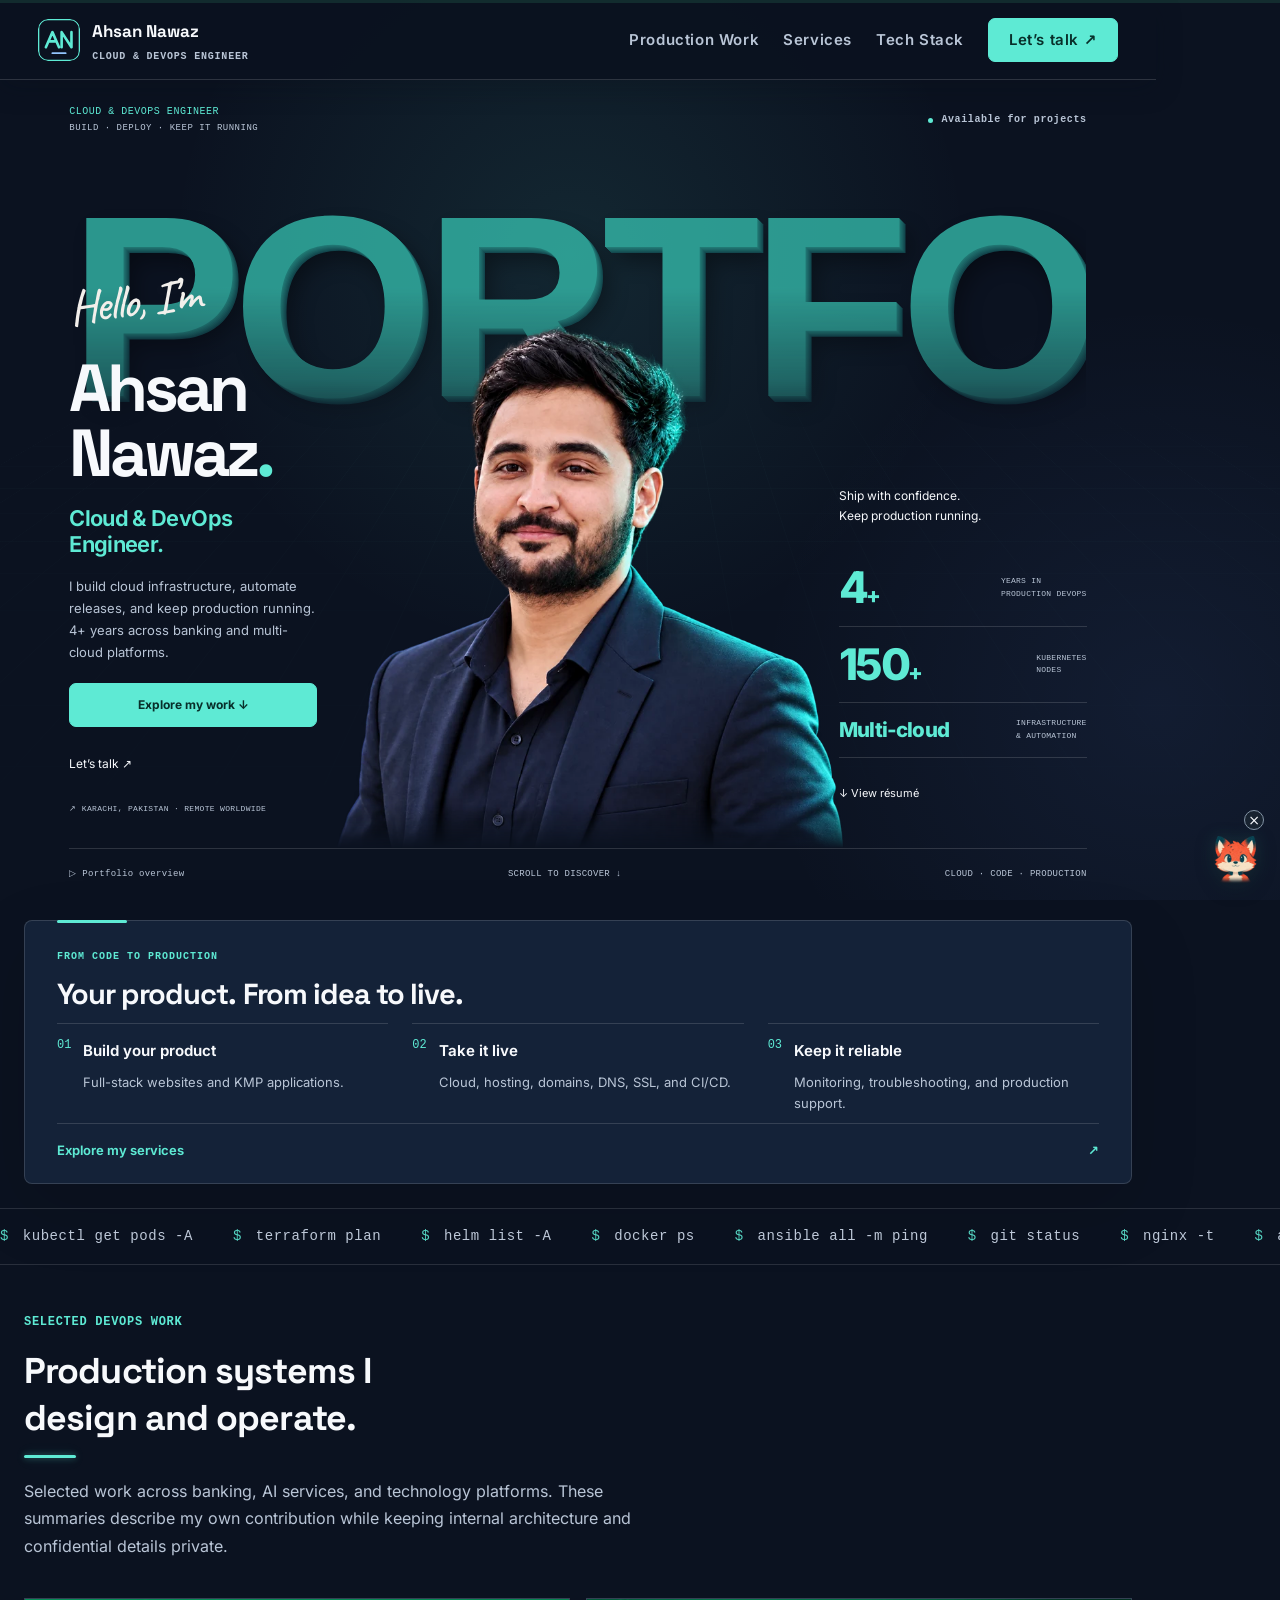
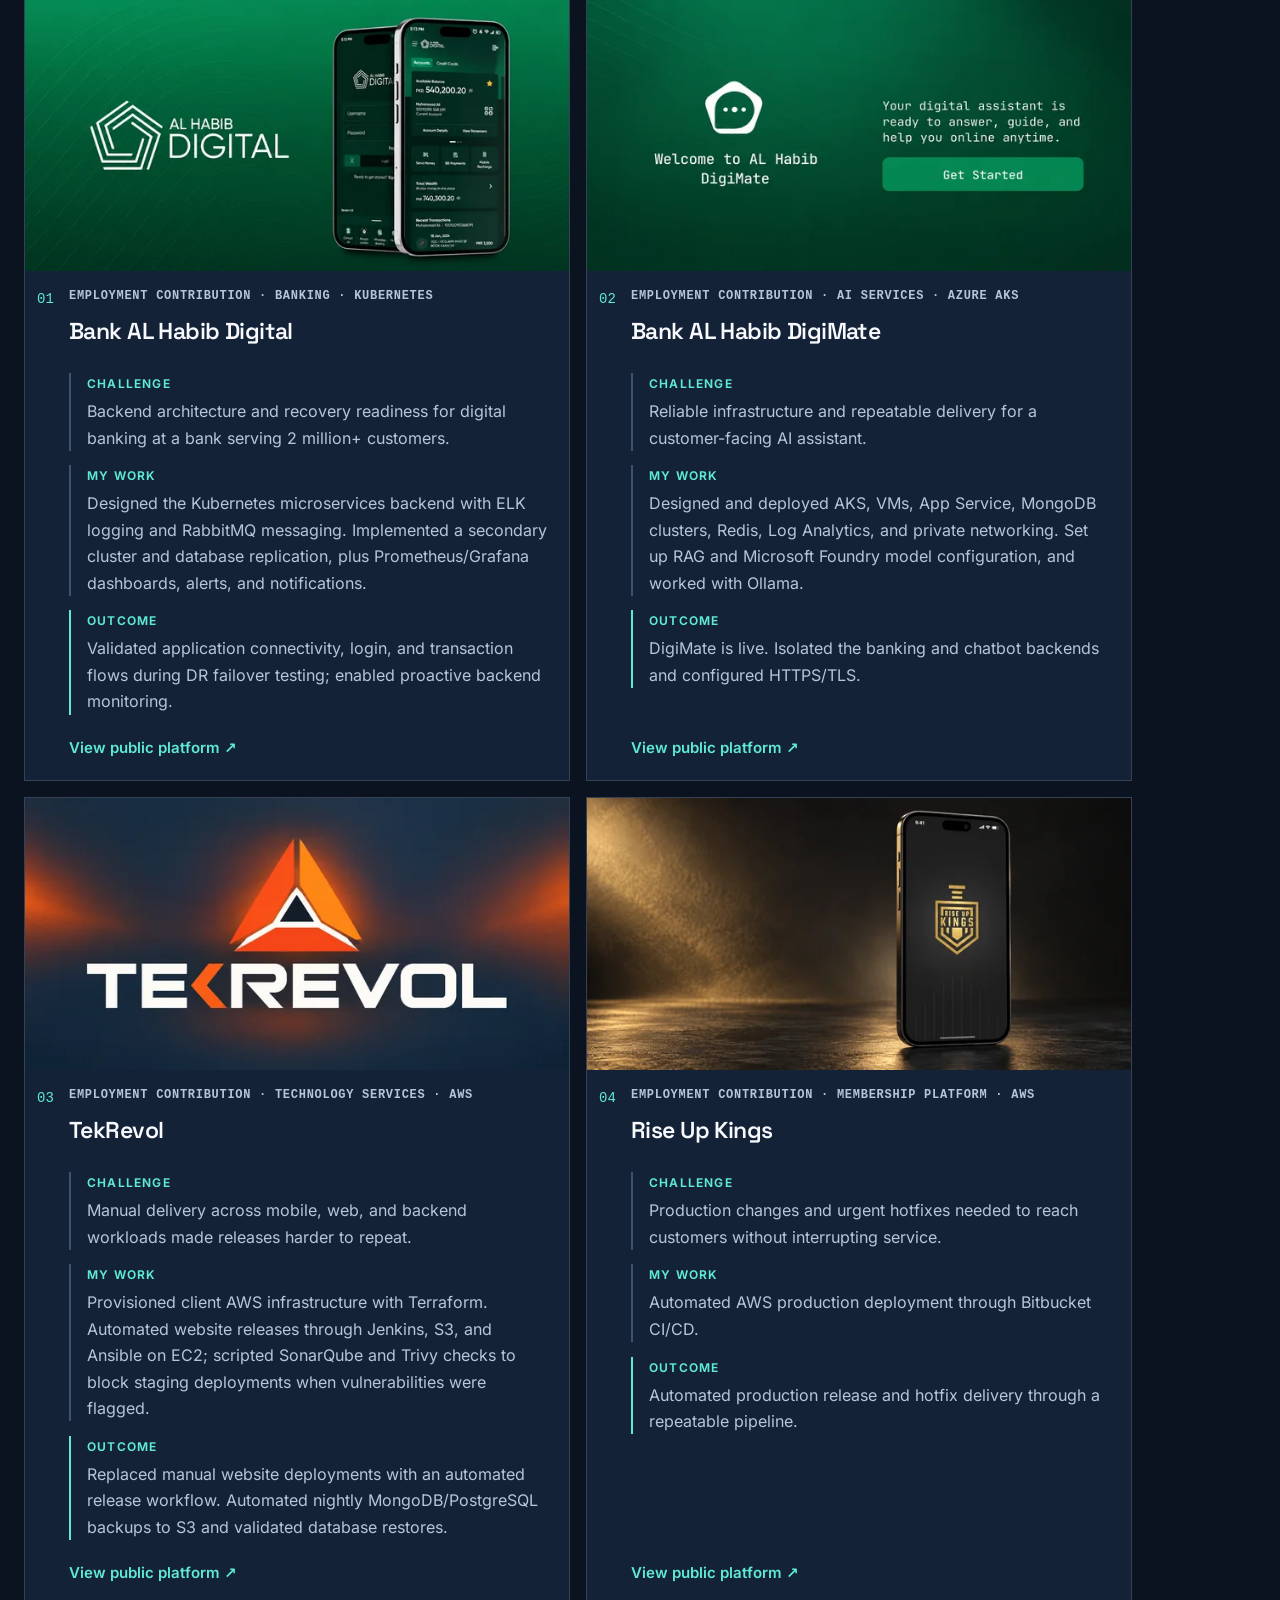
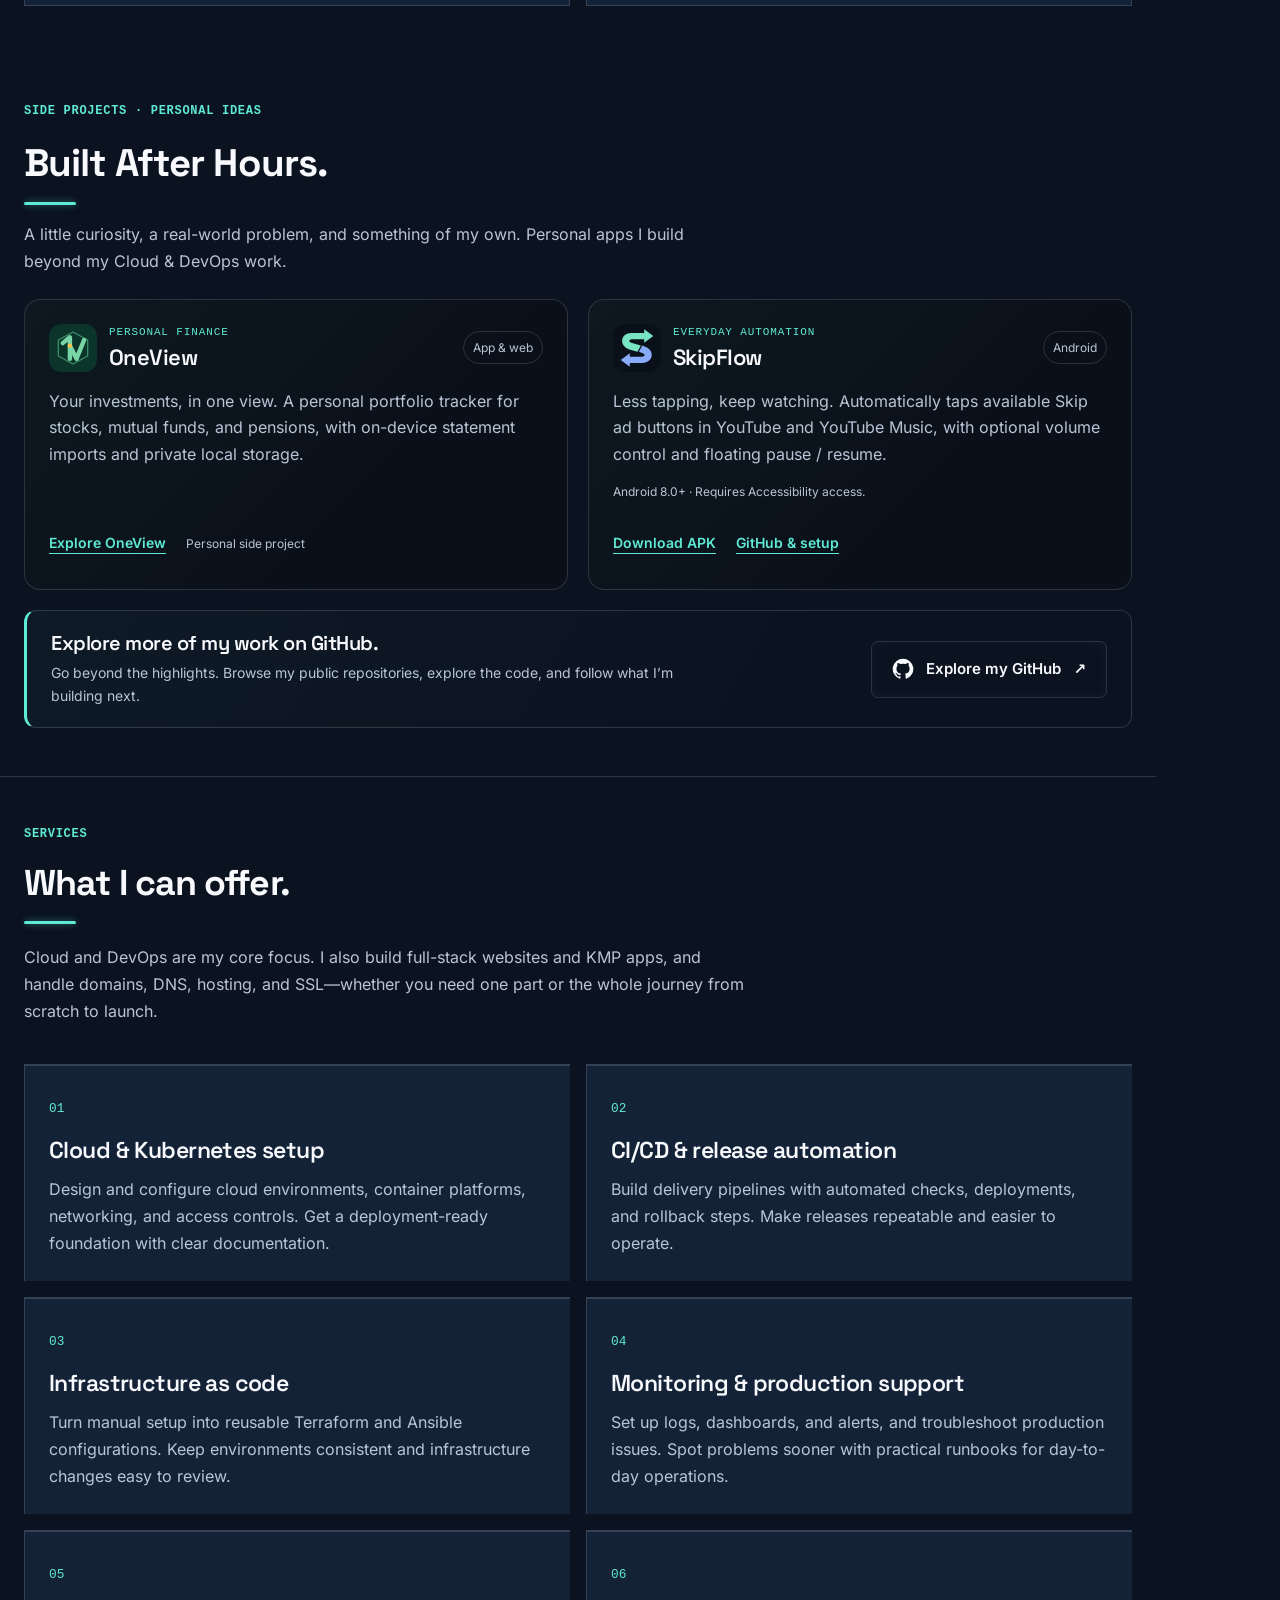
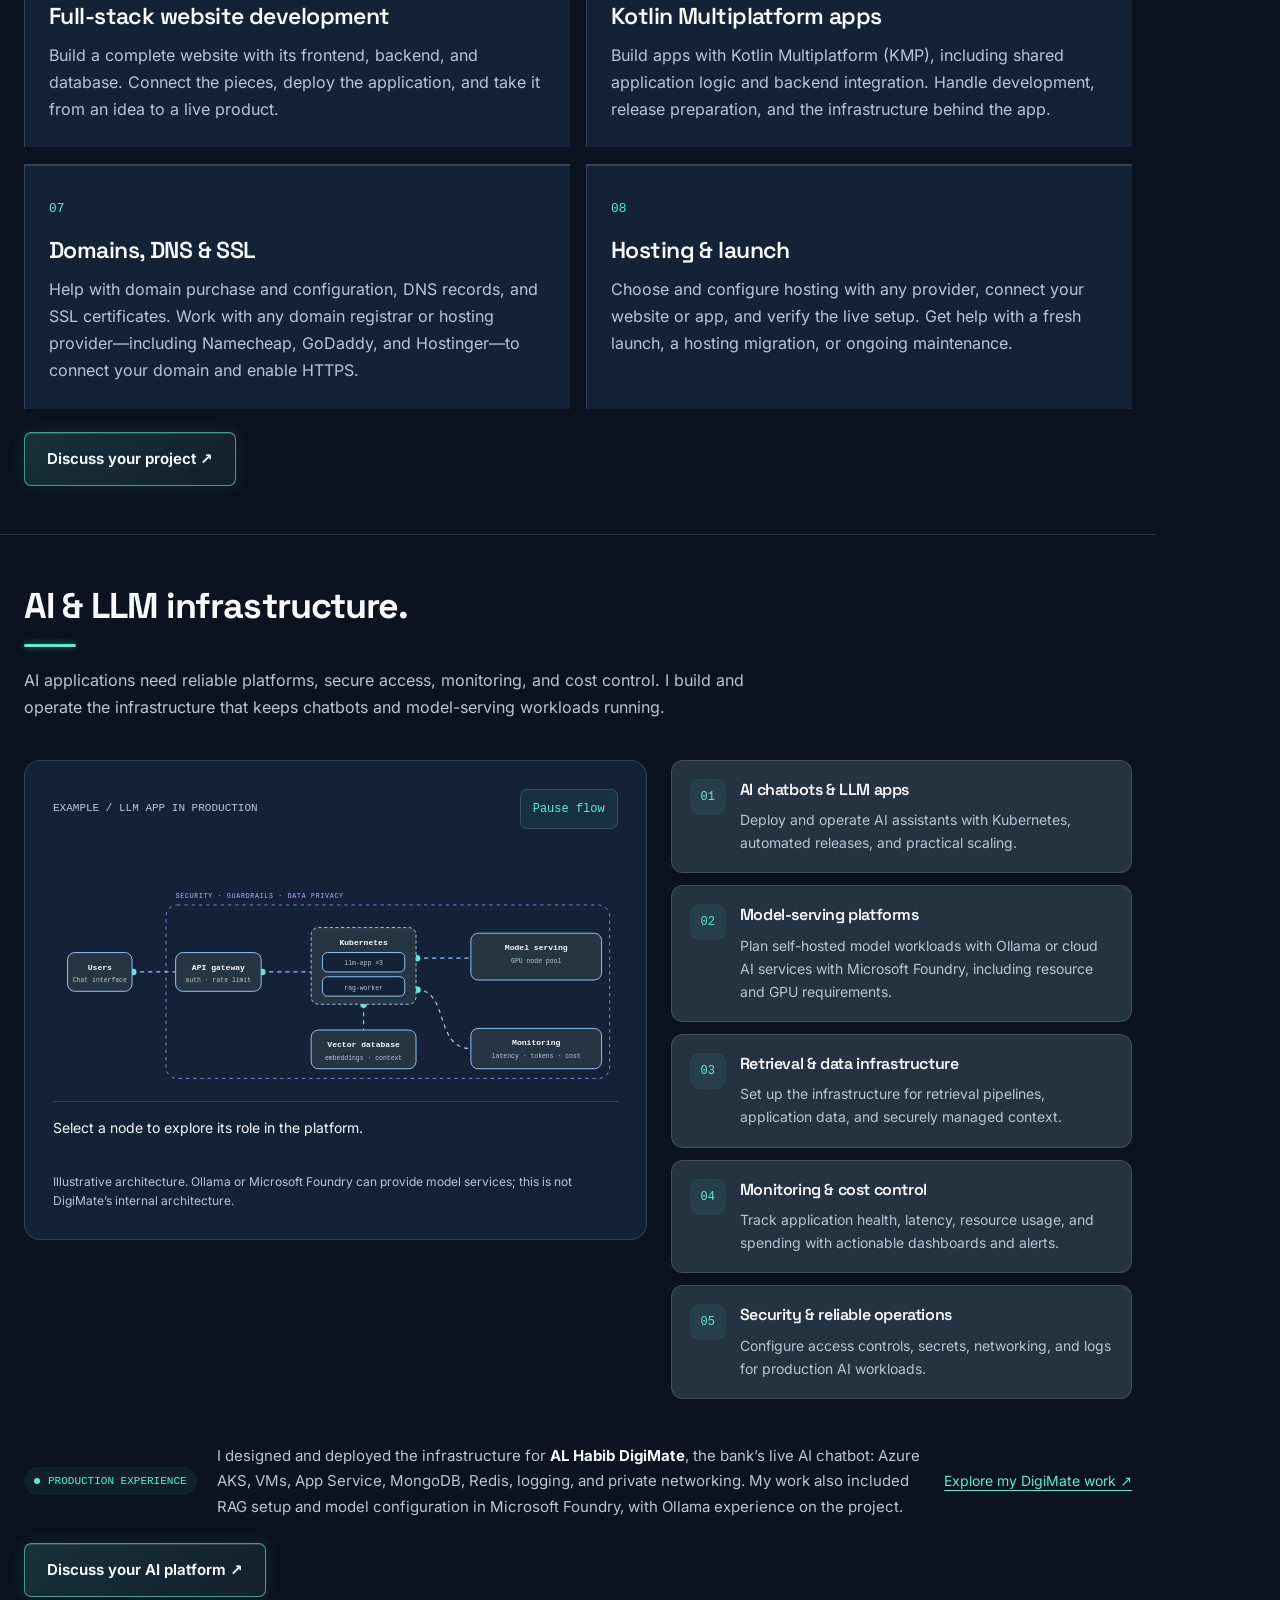
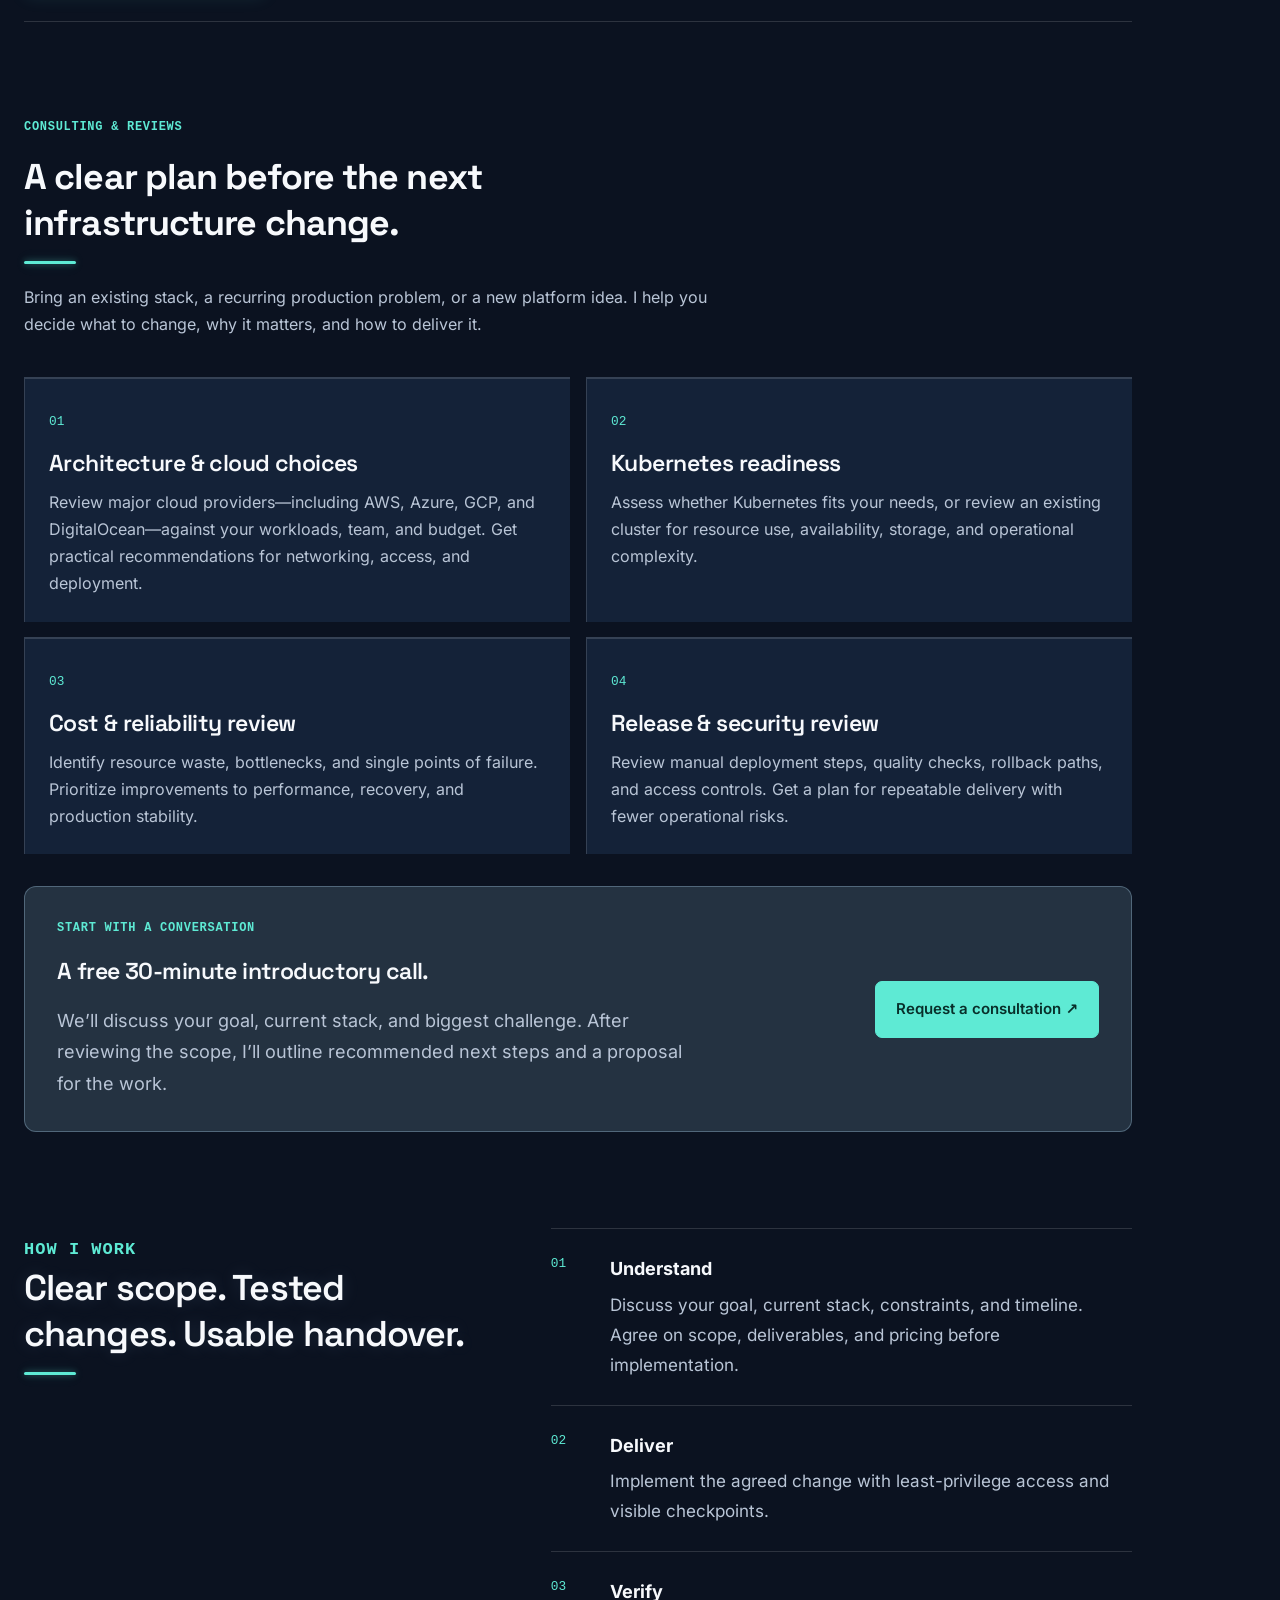
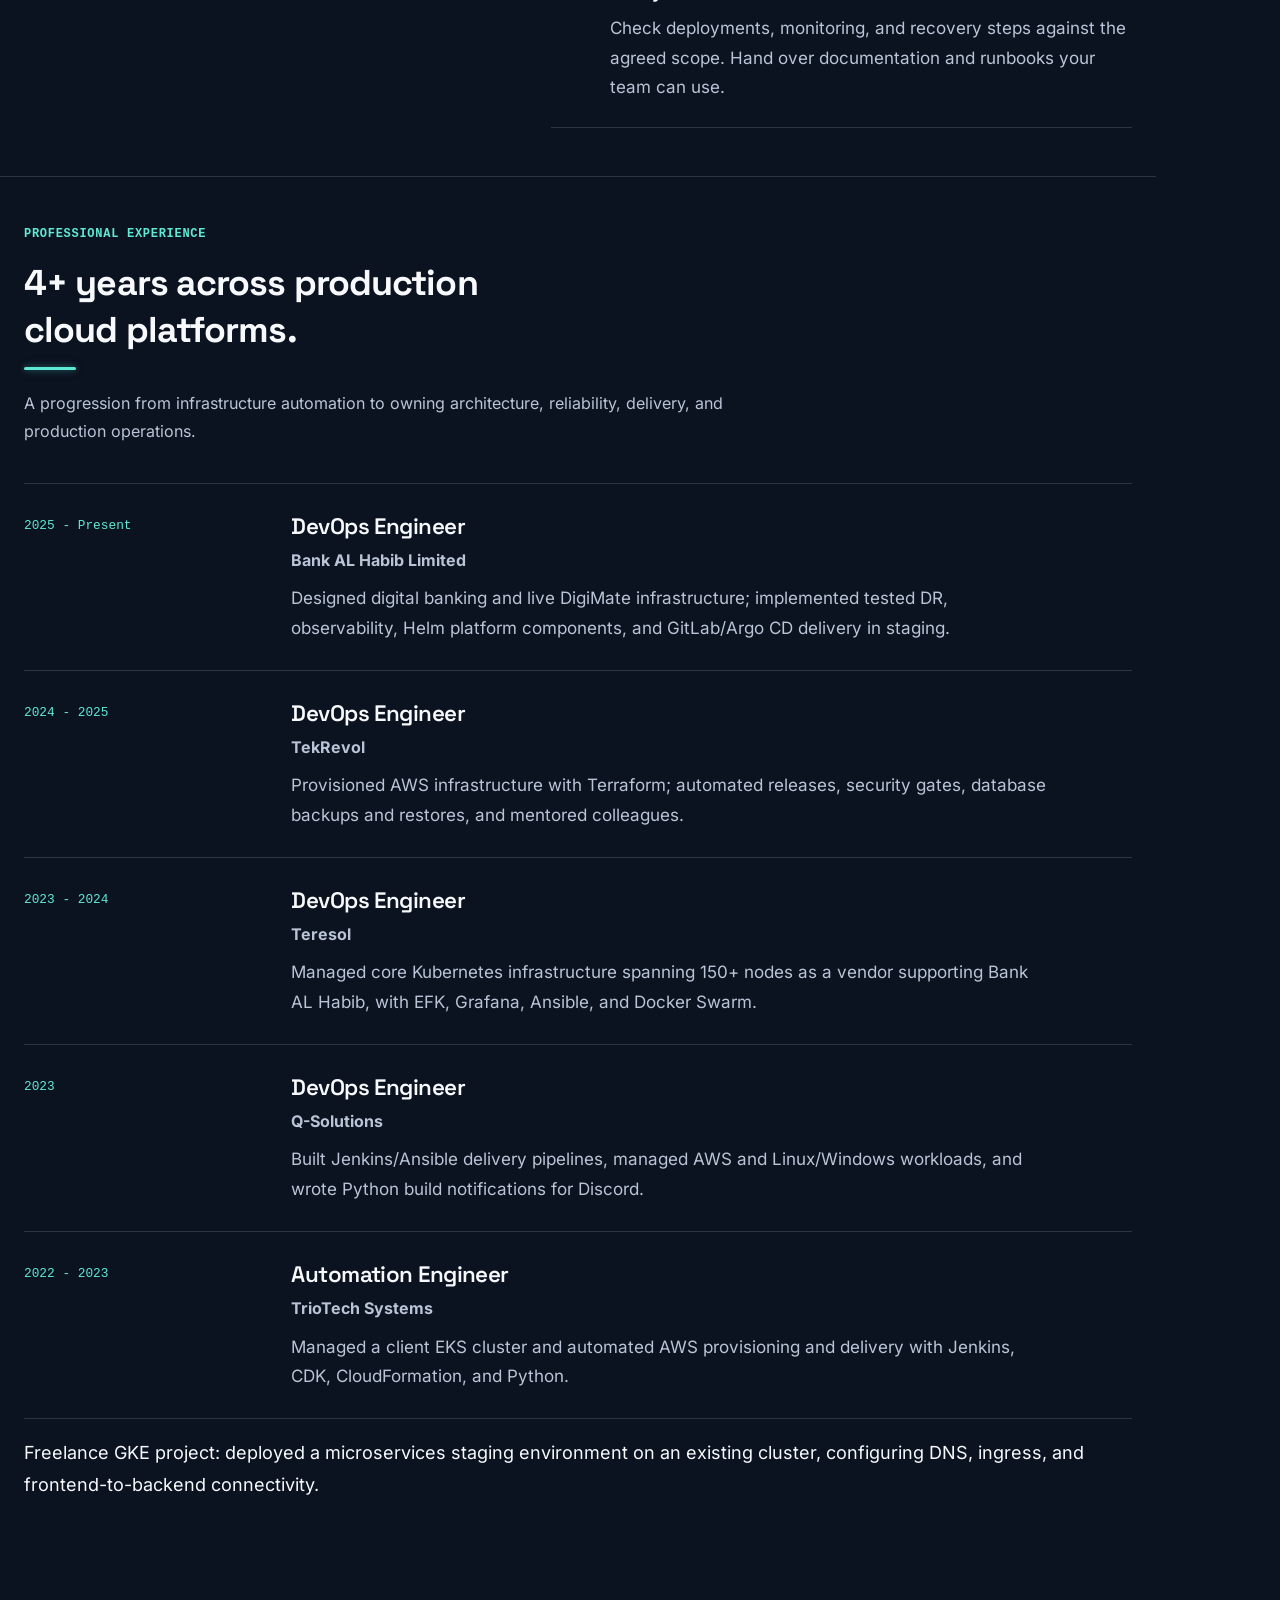
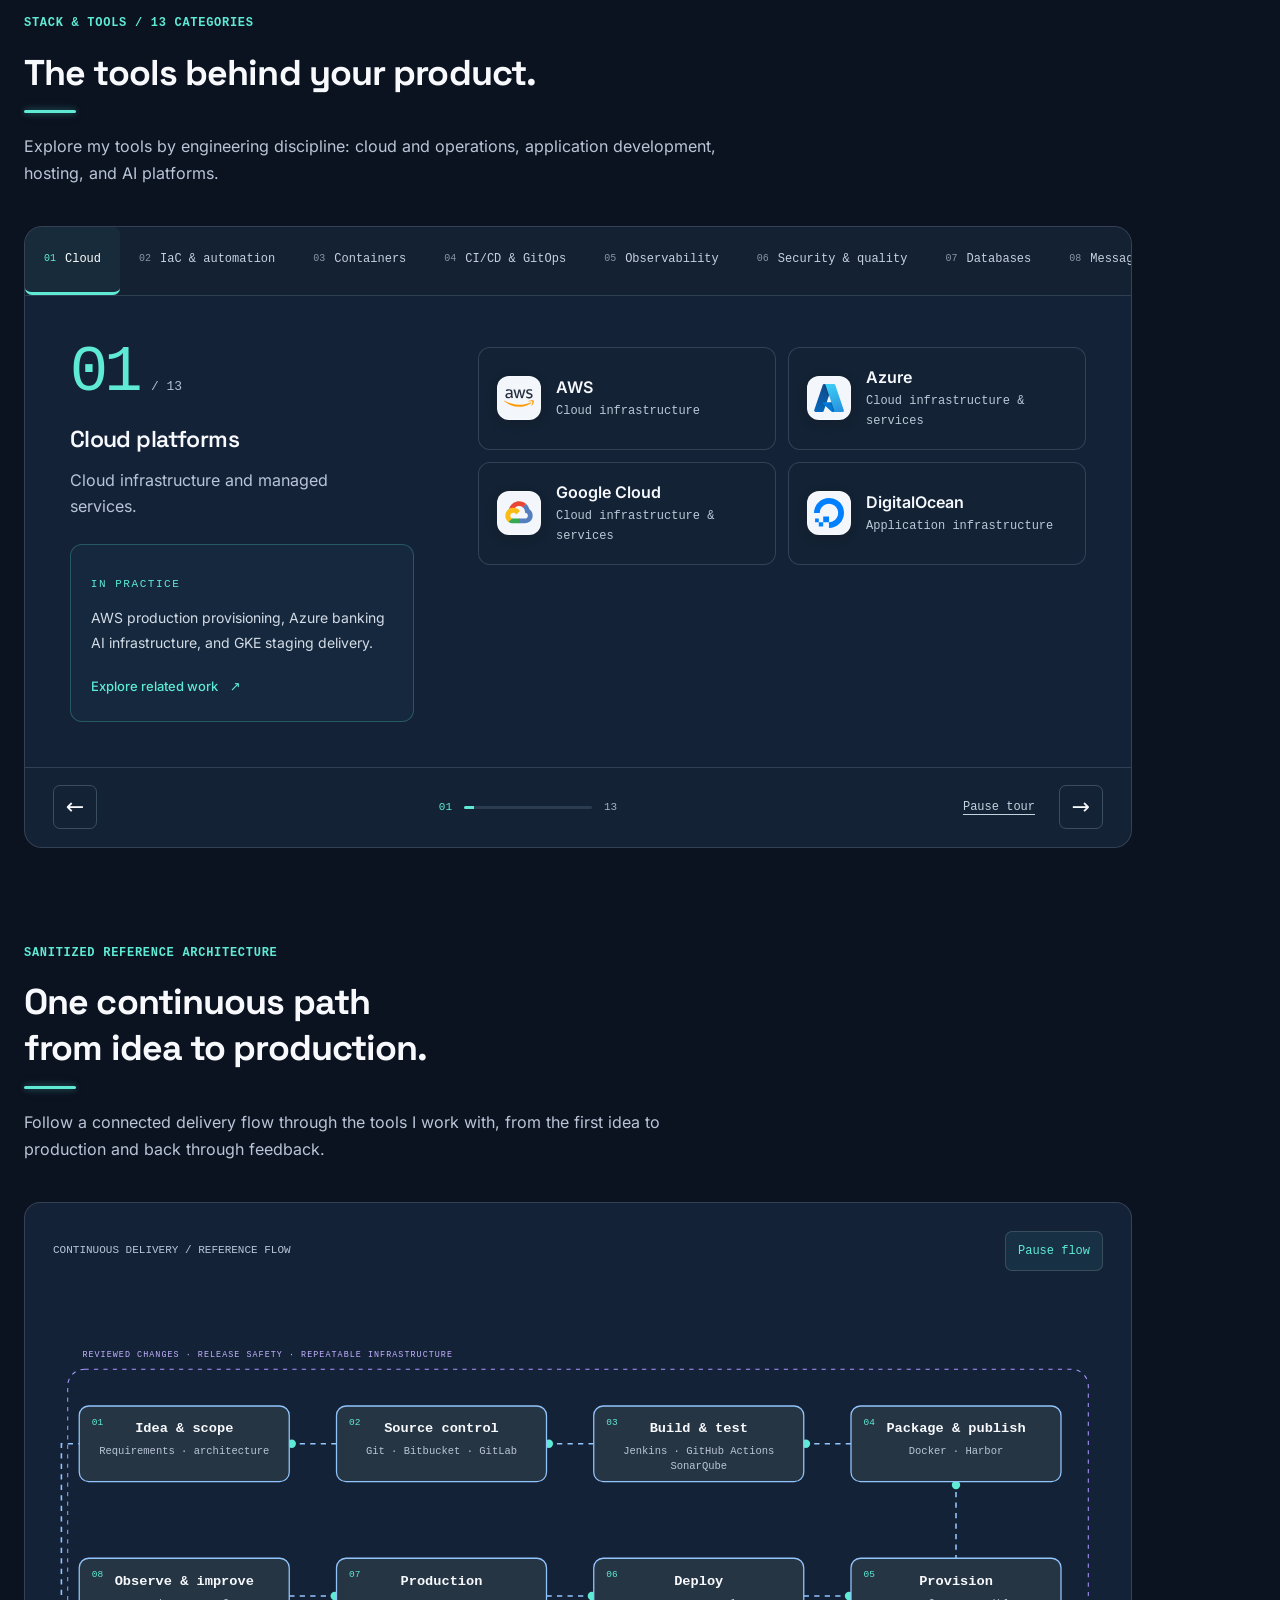
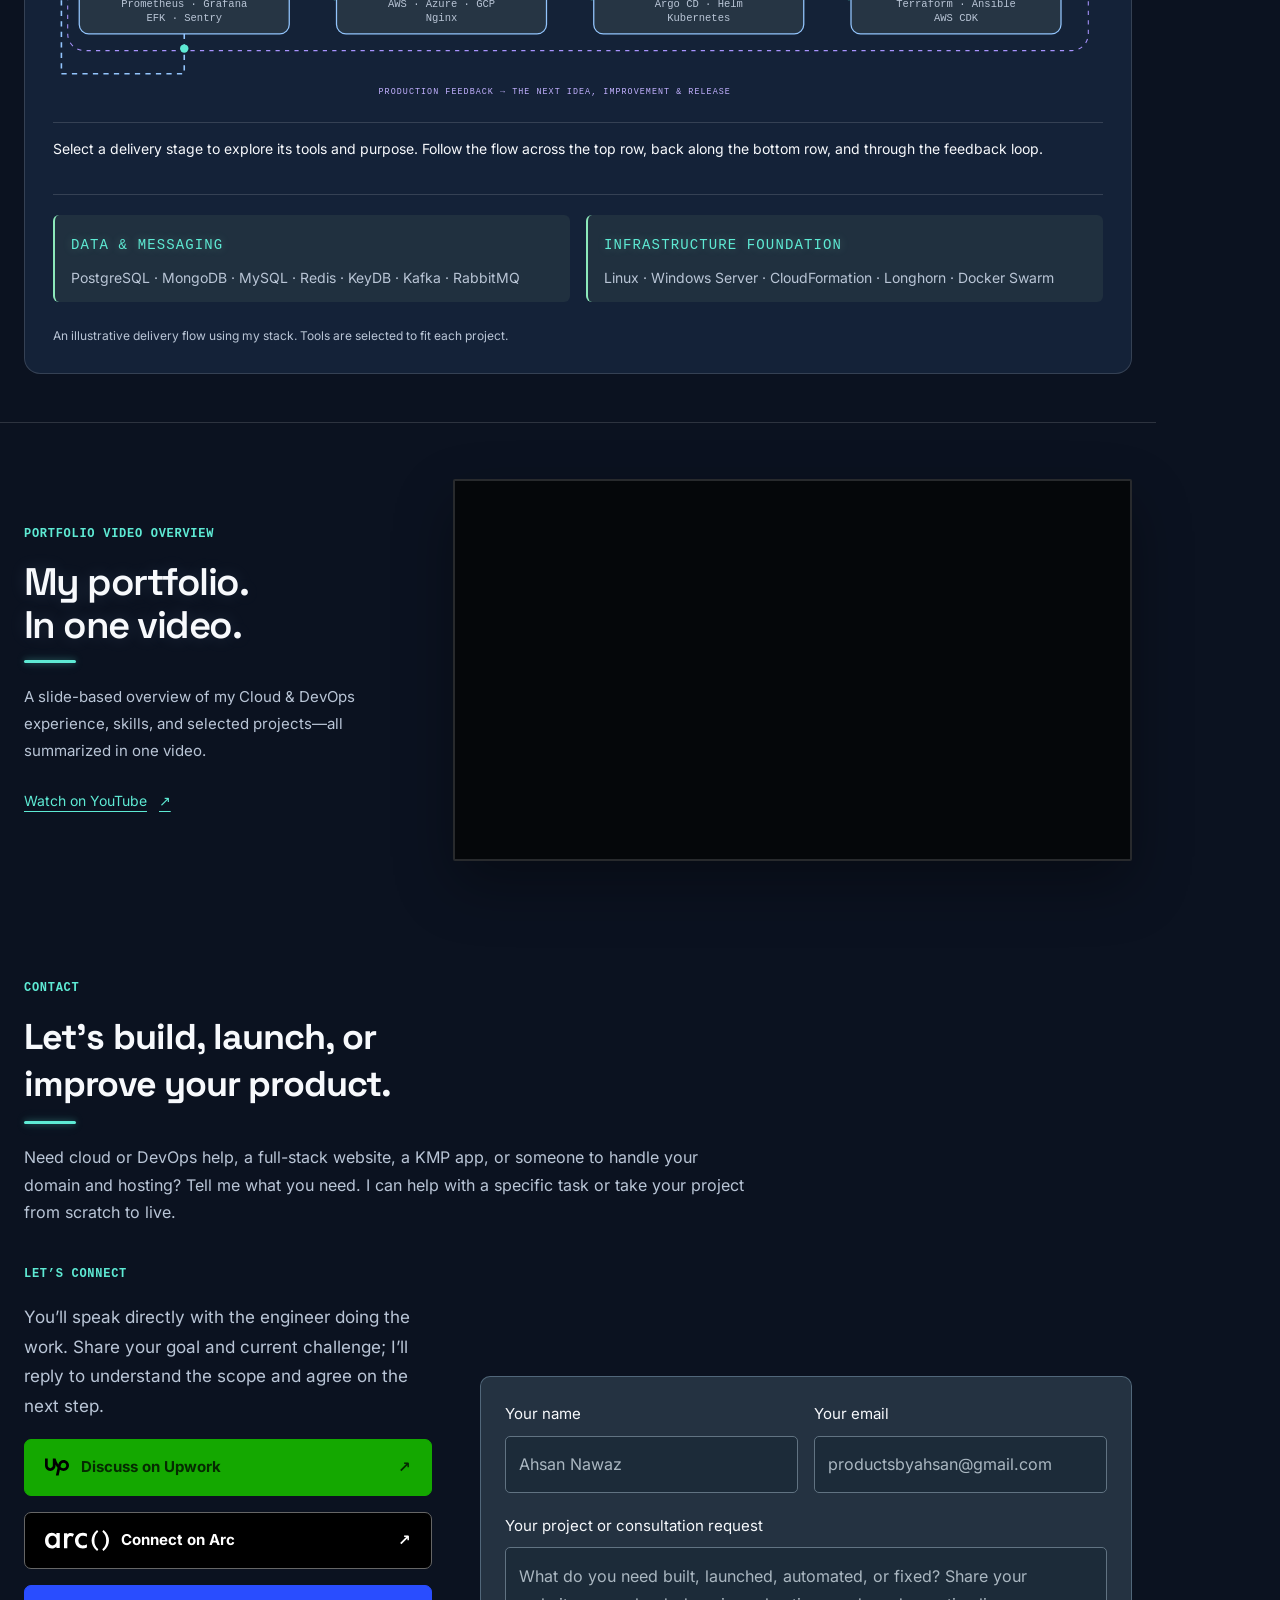
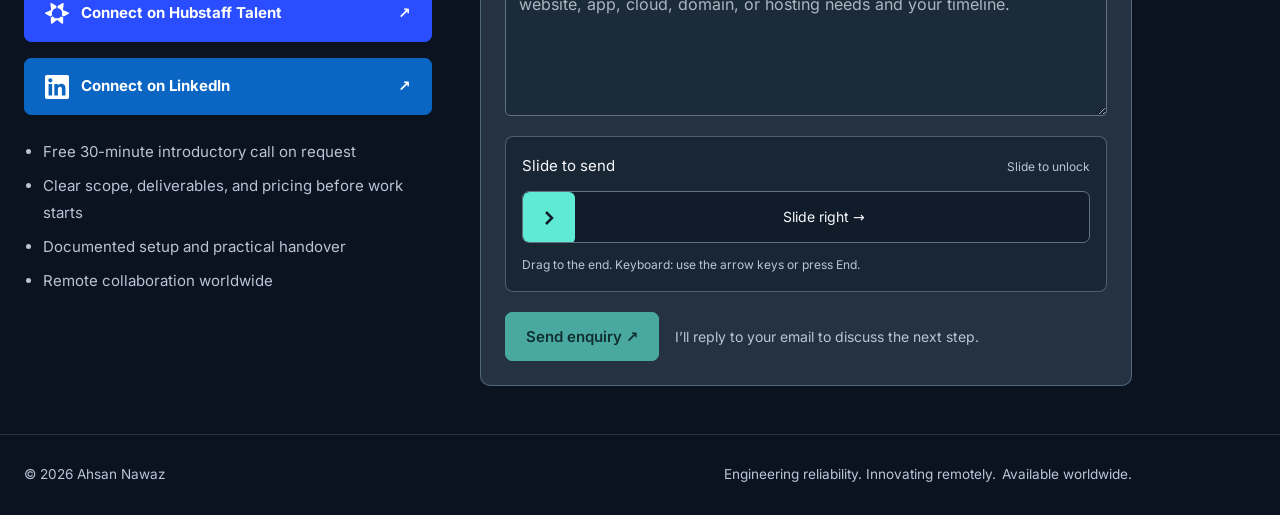
==== index.html @ 078f9f07 "fixed navbar" ====
<!doctype html>
<html lang="en">
<head>
  <meta charset="utf-8">
  <meta name="viewport" content="width=device-width, initial-scale=1">
  <meta name="description" content="Cloud & DevOps Engineer with 4+ years across banking, Kubernetes, AWS, Azure, CI/CD, Terraform, disaster recovery, and live AI platforms. Also builds and launches websites and apps.">
  <meta name="theme-color" content="#0b1220">
  <meta property="og:title" content="Ahsan Nawaz | Cloud &amp; DevOps Engineer">
  <meta property="og:description" content="Cloud & DevOps Engineer with 4+ years across banking, Kubernetes, AWS, Azure, CI/CD, Terraform, disaster recovery, and live AI platforms. Also builds and launches websites and apps.">
  <meta property="og:type" content="website">
  <link rel="canonical" href="https://ahsan2000.github.io/portfolio/">
  <meta property="og:url" content="https://ahsan2000.github.io/portfolio/">
  <meta property="og:site_name" content="Ahsan Nawaz Portfolio">
  <meta property="og:image:type" content="image/jpeg">
  <meta property="og:image" content="https://ahsan2000.github.io/portfolio/assets/portfolio-social-navy-mint.jpg">
  <meta property="og:image:alt" content="Ahsan Nawaz — Cloud & DevOps Engineer, cloud infrastructure and CI/CD automation, available for remote projects worldwide">
  <meta property="og:image:width" content="1200">
  <meta property="og:image:height" content="630">
  <meta name="twitter:title" content="Ahsan Nawaz | Cloud &amp; DevOps Engineer">
  <meta name="twitter:description" content="Cloud & DevOps Engineer with 4+ years across banking, Kubernetes, AWS, Azure, CI/CD, Terraform, disaster recovery, and live AI platforms. Also builds and launches websites and apps.">
  <meta name="twitter:image:alt" content="Ahsan Nawaz — available for remote DevOps projects worldwide">
  <meta name="twitter:card" content="summary_large_image">
  <meta name="twitter:image" content="https://ahsan2000.github.io/portfolio/assets/portfolio-social-navy-mint.jpg">
  <title>Ahsan Nawaz | Cloud &amp; DevOps Engineer</title>
  <link rel="icon" type="image/png" sizes="32x32" href="assets/favicon-32.png?v=20261009-navy-teal-v2">
  <link rel="icon" type="image/svg+xml" href="assets/favicon.svg?v=20261009-navy-teal-v2">
  <link rel="apple-touch-icon" sizes="180x180" href="assets/apple-touch-icon.png?v=20261009-navy-teal-v2">
  <script>document.documentElement.classList.add('js')</script>
  <link rel="preload" href="assets/fonts/inter-latin-variable.woff2" as="font" type="font/woff2" crossorigin>
  <link rel="preload" href="assets/fonts/space-grotesk-latin-variable.woff2" as="font" type="font/woff2" crossorigin>
  <link rel="stylesheet" href="styles.css">
  <link rel="stylesheet" href="devops-theme.css?v=20261124-buttons">
  <link rel="stylesheet" href="clarity-theme.css?v=20261124-card-fix">
  <script src="script.js?v=20261102-ticker" defer></script>
  <script src="stack-explorer.js?v=20261102-swipe" defer></script>
  <script src="contact-form.js?v=20261007-slider-fox" defer></script>
  <script src="section-effects.js?v=20261008" defer></script>

  <script src="ai-diagram.js?v=20261024-foundry" defer></script>
  <script src="page-mascot.js?v=20261103-section-contact" defer></script>
  <link rel="stylesheet" href="cinematic.css?v=20261124-wide-short-services">
  <script src="portfolio-atmosphere.js?v=20261102-loader" defer></script>
  <script src="cinematic.js?v=20261102o" defer></script>
</head>
<body class="clarity-theme cinematic">
  <div id="portfolio-loader" role="status" aria-label="Loading Ahsan Nawaz’s portfolio">
    <div class="loader-inner"><span class="loader-mark">AN<span></span></span><p>$ kubectl get portfolio -n ahsan-nawaz</p><div class="loader-track"><i></i></div><div class="loader-meta"><span>Preparing the experience</span><b aria-hidden="true">0%</b></div></div>
  </div>
  <div class="cinema-atmosphere" aria-hidden="true"><span></span><span></span><i></i></div>
  <div class="chapter-backdrop" aria-hidden="true"><span></span><span></span></div>
  <a class="skip-link" href="#work">Skip to selected work</a>
  <div class="scroll-progress" aria-hidden="true"><span></span></div>
  <a class="back-to-top" href="#top" aria-label="Back to top">↑</a>
  <div class="cloud-stage parallax-world">
    <div class="scene-fallback" aria-hidden="true"><span>☁</span><strong>KUBERNETES</strong><div class="fallback-nodes"><i></i><i></i><i></i></div><small>COMMIT → BUILD → VERIFY → DEPLOY</small></div>
    <canvas id="cloud-scene" aria-label="Three-dimensional cloud infrastructure, Kubernetes network, and deployment pipeline" role="img"></canvas>
  </div>
  <div class="parallax-scrim" aria-hidden="true"></div>
  <div class="scene-controls background-controls"><button id="scene-toggle" type="button" aria-pressed="false">Pause motion</button><span>BACKGROUND MOTION</span></div>
  <header class="site-header">
    <a class="brand" href="#top" aria-label="Ahsan Nawaz portfolio home">
      <span class="brand-mark"><img src="assets/portfolio-logo.svg?v=20261009-navy-teal-v2" width="42" height="42" alt="" decoding="async"></span>
      <span>Ahsan Nawaz<span class="brand-role">CLOUD &amp; DEVOPS ENGINEER</span></span>
    </a>
    <nav class="theme-nav" aria-label="Main navigation"><a href="#work">Production Work</a><a href="#capabilities">Services</a><a href="#engineering">Tech Stack</a><a class="nav-contact" href="#contact">Let’s talk ↗</a></nav>
  </header>

  <main id="top">
    <div class="story-track parallax-track" id="journey">
    <section data-backdrop="PORTFOLIO" class="hero parallax-story" aria-labelledby="hero-title">
      <div class="cinema-meta"><span>CLOUD &amp; DEVOPS ENGINEER<br><small>BUILD · DEPLOY · KEEP IT RUNNING</small></span><a class="availability-pill" href="#contact"><span aria-hidden="true"></span> Available for projects</a></div>
      <div class="cinema-word" aria-hidden="true">PORTFOLIO</div>
      <div class="story-panels">
        <div class="hero-copy story-panel" id="story-panel-0" data-phase="0">
          <p class="eyebrow hero-intro">Hello, I’m</p>
          <h1 id="hero-title">Ahsan<br> Nawaz<span class="name-dot">.</span></h1>
          <p class="cinema-role">Cloud &amp; DevOps<br> Engineer.</p>
          <p class="hero-text">I build cloud infrastructure, automate releases, and keep production running. 4+ years across banking and multi-cloud platforms.</p>
          <div class="hero-actions"><a class="button primary" href="#work">Explore my work ↓</a><a class="cinema-hire" href="#contact">Let’s talk ↗</a></div>
          <p class="cinema-location">↗ KARACHI, PAKISTAN · REMOTE WORLDWIDE</p>
        </div>
        <figure class="cinema-portrait">
          <div class="portrait-frame"><img src="assets/ahsan-rim-800.webp" srcset="assets/ahsan-rim-480.webp 480w, assets/ahsan-rim-800.webp 800w, assets/ahsan-rim-1254.webp 1254w" sizes="(max-width: 760px) 80vw, 44vw" width="1254" height="1254" alt="Ahsan Nawaz, Cloud and DevOps Engineer" fetchpriority="high" decoding="async"></div>
        </figure>
        <aside class="cinema-facts" aria-label="Production experience">
          <p class="cinema-motto">Ship with confidence.<br>Keep production running.</p>
          <div><strong>4<span>+</span></strong><span>YEARS IN<br>PRODUCTION DEVOPS</span></div>
          <div><strong>150<span>+</span></strong><span>KUBERNETES<br>NODES</span></div>
          <div><strong class="fact-word">Multi-cloud</strong><span>INFRASTRUCTURE<br>&amp; AUTOMATION</span></div>
          <a class="cinema-resume" href="assets/Ahsan-Nawaz-DevOps-Resume.pdf?v=20261024" target="_blank" rel="noopener noreferrer">↓ View résumé</a>
        </aside>
      </div>
      <div class="cinema-bottom"><a href="#video-cv">▷ Portfolio overview</a><a href="#work">SCROLL TO DISCOVER ↓</a><span>CLOUD · CODE · PRODUCTION</span></div>
    </section>
    </div>

    <div class="cinema-services" data-backdrop="LET’S TALK">      <aside class="hero-service-card" aria-label="How I help your team">
        <span class="service-card-label">FROM CODE TO PRODUCTION</span>
        <h2><span class="service-title-first">Your product.</span><span class="service-title-second">From idea to live.</span></h2>
        <ol><li><span>01</span><div><strong>Build your product</strong><p>Full-stack websites and KMP applications.</p></div></li><li><span>02</span><div><strong>Take it live</strong><p>Cloud, hosting, domains, DNS, SSL, and CI/CD.</p></div></li><li><span>03</span><div><strong>Keep it reliable</strong><p>Monitoring, troubleshooting, and production support.</p></div></li></ol>
        <a href="#capabilities">Explore my services <span aria-hidden="true">↗</span></a>
      </aside></div>

    <div class="scroll-ticker command-ticker" aria-hidden="true">
      <div class="ticker-track"><span><code><b>$</b> kubectl get pods -A</code><code><b>$</b> terraform plan</code><code><b>$</b> helm list -A</code><code><b>$</b> docker ps</code><code><b>$</b> ansible all -m ping</code><code><b>$</b> git status</code><code><b>$</b> nginx -t</code><code><b>$</b> argocd app list</code></span><span><code><b>$</b> kubectl get pods -A</code><code><b>$</b> terraform plan</code><code><b>$</b> helm list -A</code><code><b>$</b> docker ps</code><code><b>$</b> ansible all -m ping</code><code><b>$</b> git status</code><code><b>$</b> nginx -t</code><code><b>$</b> argocd app list</code></span></div>
    </div>



    <section data-backdrop="PROJECTS" class="section" id="work" aria-labelledby="work-title">
      <div class="section-heading">
        <p class="eyebrow">SELECTED DEVOPS WORK</p>
        <h2 id="work-title">Production systems I design and operate.</h2>
        <p>Selected work across banking, AI services, and technology platforms. These summaries describe my own contribution while keeping internal architecture and confidential details private.</p>
      </div>

      <div class="project-grid">
        <article class="project-card featured" id="bank-digital">
          <div class="project-preview"><img src="assets/bank-al-habib-digital-horizontal.webp" srcset="assets/bank-al-habib-digital-horizontal-640.webp 640w, assets/bank-al-habib-digital-horizontal.webp 1280w" sizes="(max-width: 820px) calc(100vw - 48px), (max-width: 1180px) calc((100vw - 64px) / 2), 558px" alt="AL Habib Digital banking app on two phones, adapted for a horizontal preview" width="1280" height="640" loading="lazy" decoding="async"></div>
          <div class="project-number">01</div>
          <div class="project-content">
            <p class="project-type">Employment contribution · Banking · Kubernetes</p>
            <h3>Bank AL Habib Digital</h3>
            <dl class="case-study"><div><dt>Challenge</dt><dd>Backend architecture and recovery readiness for digital banking at a bank serving 2 million+ customers.</dd></div><div><dt>My work</dt><dd>Designed the Kubernetes microservices backend with ELK logging and RabbitMQ messaging. Implemented a secondary cluster and database replication, plus Prometheus/Grafana dashboards, alerts, and notifications.</dd></div><div><dt>Outcome</dt><dd>Validated application connectivity, login, and transaction flows during DR failover testing; enabled proactive backend monitoring.</dd></div></dl>
            <a href="https://www.bankalhabib.com/alhabib-digital" target="_blank" rel="noopener noreferrer" aria-label="View Bank AL Habib Digital public platform in a new tab">View public platform <span aria-hidden="true">↗</span></a>
          </div>
        </article>

        <article class="project-card" id="digimate">
          <div class="project-preview"><img src="assets/digimate-horizontal.webp" srcset="assets/digimate-horizontal-640.webp 640w, assets/digimate-horizontal.webp 1280w" sizes="(max-width: 820px) calc(100vw - 48px), (max-width: 1180px) calc((100vw - 64px) / 2), 558px" alt="AL Habib DigiMate welcome interface, adapted for a horizontal preview" width="1280" height="640" loading="lazy" decoding="async"></div>
          <div class="project-number">02</div>
          <div class="project-content">
            <p class="project-type">Employment contribution · AI Services · Azure AKS</p>
            <h3>Bank AL Habib DigiMate</h3>
            <dl class="case-study"><div><dt>Challenge</dt><dd>Reliable infrastructure and repeatable delivery for a customer-facing AI assistant.</dd></div><div><dt>My work</dt><dd>Designed and deployed AKS, VMs, App Service, MongoDB clusters, Redis, Log Analytics, and private networking. Set up RAG and Microsoft Foundry model configuration, and worked with Ollama.</dd></div><div><dt>Outcome</dt><dd>DigiMate is live. Isolated the banking and chatbot backends and configured HTTPS/TLS.</dd></div></dl>
            <a href="https://www.bankalhabib.com/" target="_blank" rel="noopener noreferrer" aria-label="View Bank AL Habib DigiMate public platform in a new tab">View public platform <span aria-hidden="true">↗</span></a>
          </div>
        </article>



        <article class="project-card" id="tekrevol">
          <div class="project-preview"><img src="assets/tekrevol-horizontal.webp" srcset="assets/tekrevol-horizontal-640.webp 640w, assets/tekrevol-horizontal.webp 1280w" sizes="(max-width: 820px) calc(100vw - 48px), (max-width: 1180px) calc((100vw - 64px) / 2), 558px" alt="TekRevol logo on a slate background" width="1280" height="640" loading="lazy" decoding="async"></div>
          <div class="project-number">03</div>
          <div class="project-content">
            <p class="project-type">Employment contribution · Technology Services · AWS</p>
            <h3>TekRevol</h3>
            <dl class="case-study"><div><dt>Challenge</dt><dd>Manual delivery across mobile, web, and backend workloads made releases harder to repeat.</dd></div><div><dt>My work</dt><dd>Provisioned client AWS infrastructure with Terraform. Automated website releases through Jenkins, S3, and Ansible on EC2; scripted SonarQube and Trivy checks to block staging deployments when vulnerabilities were flagged.</dd></div><div><dt>Outcome</dt><dd>Replaced manual website deployments with an automated release workflow. Automated nightly MongoDB/PostgreSQL backups to S3 and validated database restores.</dd></div></dl>
            <a href="https://www.tekrevol.com/" target="_blank" rel="noopener noreferrer" aria-label="View TekRevol public platform in a new tab">View public platform <span aria-hidden="true">↗</span></a>
          </div>
        </article>

        <article class="project-card" id="rise-up-kings">
          <div class="project-preview"><img src="assets/rise-up-kings-horizontal.webp" srcset="assets/rise-up-kings-horizontal-640.webp 640w, assets/rise-up-kings-horizontal.webp 1280w" sizes="(max-width: 820px) calc(100vw - 48px), (max-width: 1180px) calc((100vw - 64px) / 2), 558px" alt="Rise Up Kings splash screen on a phone, in a horizontal product presentation" width="1280" height="640" loading="lazy" decoding="async"></div>
          <div class="project-number">04</div>
          <div class="project-content">
            <p class="project-type">Employment contribution · Membership Platform · AWS</p>
            <h3>Rise Up Kings</h3>
            <dl class="case-study"><div><dt>Challenge</dt><dd>Production changes and urgent hotfixes needed to reach customers without interrupting service.</dd></div><div><dt>My work</dt><dd>Automated AWS production deployment through Bitbucket CI/CD.</dd></div><div><dt>Outcome</dt><dd>Automated production release and hotfix delivery through a repeatable pipeline.</dd></div></dl>
            <a href="https://www.riseupkings.com/" target="_blank" rel="noopener noreferrer" aria-label="View Rise Up Kings public platform in a new tab">View public platform <span aria-hidden="true">↗</span></a>
          </div>
        </article>

      </div>


    </section>

    <section data-backdrop="SIDE PROJECTS" class="section side-projects" id="side-projects" aria-labelledby="side-projects-title">
      <div class="section-heading">
        <p class="eyebrow">SIDE PROJECTS · PERSONAL IDEAS</p>
        <h2 id="side-projects-title">Built After Hours.</h2>
        <p>A little curiosity, a real-world problem, and something of my own. Personal apps I build beyond my Cloud &amp; DevOps work.</p>
      </div>
      <div class="side-project-grid">
        <article class="side-project-card" id="oneview">
          <div class="side-project-header">
            <img class="side-project-icon" src="assets/oneview-mark.svg" width="48" height="48" alt="" loading="lazy" decoding="async">
            <div><p class="side-project-category">PERSONAL FINANCE</p><h3>OneView</h3></div>
            <span class="side-project-tag">App &amp; web</span>
          </div>
          <p>Your investments, in one view. A personal portfolio tracker for stocks, mutual funds, and pensions, with on-device statement imports and private local storage.</p>
          <div class="side-project-links"><a href="https://oneviewportfolio.com/" target="_blank" rel="noopener noreferrer">Explore OneView</a><span>Personal side project</span></div>
        </article>
        <article class="side-project-card" id="skipflow">
          <div class="side-project-header">
            <img class="side-project-icon" src="assets/skipflow-icon.svg" width="48" height="48" alt="" loading="lazy" decoding="async">
            <div><p class="side-project-category">EVERYDAY AUTOMATION</p><h3>SkipFlow</h3></div>
            <span class="side-project-tag">Android</span>
          </div>
          <p>Less tapping, keep watching. Automatically taps available Skip ad buttons in YouTube and YouTube Music, with optional volume control and floating pause / resume.</p>
          <p class="side-project-note">Android 8.0+ · Requires Accessibility access.</p>
          <div class="side-project-links"><a href="https://github.com/ahsan2000/SkipFlow/releases/latest" target="_blank" rel="noopener noreferrer">Download APK</a><a href="https://github.com/ahsan2000/SkipFlow" target="_blank" rel="noopener noreferrer">GitHub &amp; setup</a></div>
        </article>
      </div>

      <aside class="github-callout" aria-labelledby="github-work-title">
        <div class="github-callout-copy">
          <p class="eyebrow">BEYOND THE PORTFOLIO</p>
          <h3 id="github-work-title">Explore more of my work on GitHub.</h3>
          <p>Go beyond the highlights. Browse my public repositories, explore the code, and follow what I’m building next.</p>
        </div>
        <a class="button secondary github-callout-link" href="https://github.com/ahsan2000" target="_blank" rel="noopener noreferrer" aria-label="Explore Ahsan Nawaz’s work on GitHub (opens in a new tab)">
          <svg width="22" height="22" viewBox="0 0 24 24" fill="currentColor" aria-hidden="true"><path d="M12 .75a11.25 11.25 0 0 0-3.56 21.92c.56.1.77-.24.77-.54v-2.09c-3.13.68-3.79-1.33-3.79-1.33-.51-1.3-1.25-1.65-1.25-1.65-1.02-.7.08-.68.08-.68 1.13.08 1.73 1.16 1.73 1.16 1 1.72 2.63 1.22 3.27.93.1-.73.39-1.22.71-1.5-2.5-.29-5.13-1.25-5.13-5.56 0-1.23.44-2.23 1.16-3.02-.12-.28-.5-1.43.11-2.98 0 0 .95-.3 3.1 1.15a10.8 10.8 0 0 1 5.63 0c2.15-1.45 3.1-1.15 3.1-1.15.61 1.55.23 2.7.11 2.98.72.79 1.16 1.79 1.16 3.02 0 4.32-2.63 5.27-5.14 5.55.4.35.76 1.03.76 2.08v3.09c0 .3.2.65.77.54A11.25 11.25 0 0 0 12 .75Z"/></svg>
          Explore my GitHub <span aria-hidden="true">↗</span>
        </a>
      </aside>
    </section>

    <section data-backdrop="LET’S TALK" class="section capabilities" id="capabilities" aria-labelledby="capabilities-title">
      <div class="section-heading compact">
        <p class="eyebrow">SERVICES</p>
        <h2 id="capabilities-title">What I can offer.</h2>
        <p>Cloud and DevOps are my core focus. I also build full-stack websites and KMP apps, and handle domains, DNS, hosting, and SSL—whether you need one part or the whole journey from scratch to launch.</p>
      </div>
      <div class="capability-grid services-grid">
        <div><span>01</span><h3>Cloud &amp; Kubernetes setup</h3><p>Design and configure cloud environments, container platforms, networking, and access controls. Get a deployment-ready foundation with clear documentation.</p></div>
        <div><span>02</span><h3>CI/CD &amp; release automation</h3><p>Build delivery pipelines with automated checks, deployments, and rollback steps. Make releases repeatable and easier to operate.</p></div>
        <div><span>03</span><h3>Infrastructure as code</h3><p>Turn manual setup into reusable Terraform and Ansible configurations. Keep environments consistent and infrastructure changes easy to review.</p></div>
        <div><span>04</span><h3>Monitoring &amp; production support</h3><p>Set up logs, dashboards, and alerts, and troubleshoot production issues. Spot problems sooner with practical runbooks for day-to-day operations.</p></div>
        <div><span>05</span><h3>Full-stack website development</h3><p>Build a complete website with its frontend, backend, and database. Connect the pieces, deploy the application, and take it from an idea to a live product.</p></div>
        <div><span>06</span><h3>Kotlin Multiplatform apps</h3><p>Build apps with Kotlin Multiplatform (KMP), including shared application logic and backend integration. Handle development, release preparation, and the infrastructure behind the app.</p></div>
        <div><span>07</span><h3>Domains, DNS &amp; SSL</h3><p>Help with domain purchase and configuration, DNS records, and SSL certificates. Work with any domain registrar or hosting provider—including Namecheap, GoDaddy, and Hostinger—to connect your domain and enable HTTPS.</p></div>
        <div><span>08</span><h3>Hosting &amp; launch</h3><p>Choose and configure hosting with any provider, connect your website or app, and verify the live setup. Get help with a fresh launch, a hosting migration, or ongoing maintenance.</p></div>
      </div>
      <div class="services-actions"><a class="button secondary button-shine" href="#contact-form">Discuss your project ↗</a></div>
    </section>

    <section data-backdrop="AI & LLM" class="section ai-infrastructure" id="ai-infrastructure" aria-labelledby="ai-title">
      <div class="section-heading compact">
        <h2 id="ai-title">AI &amp; LLM infrastructure.</h2>
        <p>AI applications need reliable platforms, secure access, monitoring, and cost control. I build and operate the infrastructure that keeps chatbots and model-serving workloads running.</p>
      </div>
      <div class="ai-layout">
        <div class="ai-diagram">
          <div class="ai-diagram-heading"><span>EXAMPLE / LLM APP IN PRODUCTION</span><button class="ai-motion-toggle" type="button" aria-pressed="false">Pause flow</button></div>
          <div class="ai-network-scroll" tabindex="0" role="region" aria-label="AI architecture diagram; scroll horizontally on small screens"><svg class="ai-network" viewBox="0 0 700 285" role="group" aria-label="Interactive example AI application architecture">
<rect class="ai-security-zone" x="140" y="57" width="550" height="215" rx="14"/><text class="ai-zone-label" x="152" y="48">SECURITY · GUARDRAILS · DATA PRIVACY</text>
<path class="ai-connection" d="M98 140H152"/>
<path class="ai-connection" d="M258 140H320"/>
<path class="ai-connection" d="M450 123H518"/>
<path class="ai-connection" d="M385 180V212"/>
<path class="ai-connection" d="M450 162C492 162 472 235 518 235"/>
<circle class="ai-request-dot" r="4"><animateMotion dur="2.5s" path="M98 140H152" repeatCount="indefinite" begin="indefinite"/></circle>
<circle class="ai-request-dot" r="4"><animateMotion dur="2.9s" path="M258 140H320" repeatCount="indefinite" begin="indefinite"/></circle>
<circle class="ai-request-dot" r="4"><animateMotion dur="3.3s" path="M450 123H518" repeatCount="indefinite" begin="indefinite"/></circle>
<circle class="ai-request-dot" r="4"><animateMotion dur="3.7s" path="M385 180V212" repeatCount="indefinite" begin="indefinite"/></circle>
<circle class="ai-request-dot" r="4"><animateMotion dur="4.1s" path="M450 162C492 162 472 235 518 235" repeatCount="indefinite" begin="indefinite"/></circle>
<g class="ai-network-node ai-node-users" role="button" tabindex="0" aria-label="Users: Chat interface" aria-pressed="false" data-ai-node="users"><rect x="18" y="116" width="80" height="48" rx="9"/><text class="ai-node-title" x="58.0" y="137">Users</text><text class="ai-node-sub" x="58.0" y="153">Chat interface</text></g>
<g class="ai-network-node ai-node-gateway" role="button" tabindex="0" aria-label="API gateway: auth · rate limit" aria-pressed="false" data-ai-node="gateway"><rect x="152" y="116" width="106" height="48" rx="9"/><text class="ai-node-title" x="205.0" y="137">API gateway</text><text class="ai-node-sub" x="205.0" y="153">auth · rate limit</text></g>
<g class="ai-network-node ai-node-kubernetes" role="button" tabindex="0" aria-label="Kubernetes: llm-app ×3" aria-pressed="false" data-ai-node="kubernetes"><rect x="320" y="85" width="130" height="95" rx="9"/><text class="ai-node-title" x="385.0" y="106">Kubernetes</text><rect class="ai-pod" x="334" y="116" width="102" height="24" rx="6"/><text class="ai-node-sub" x="385.0" y="132">llm-app ×3</text><rect class="ai-pod" x="334" y="146" width="102" height="24" rx="6"/><text class="ai-node-sub" x="385.0" y="162">rag-worker</text></g>
<g class="ai-network-node ai-node-model" role="button" tabindex="0" aria-label="Model serving: GPU node pool" aria-pressed="false" data-ai-node="model"><rect x="518" y="92" width="162" height="58" rx="9"/><text class="ai-node-title" x="599.0" y="113">Model serving</text><text class="ai-node-sub" x="599.0" y="129">GPU node pool</text></g>
<g class="ai-network-node ai-node-vector" role="button" tabindex="0" aria-label="Vector database: embeddings · context" aria-pressed="false" data-ai-node="vector"><rect x="320" y="212" width="130" height="48" rx="9"/><text class="ai-node-title" x="385.0" y="233">Vector database</text><text class="ai-node-sub" x="385.0" y="249">embeddings · context</text></g>
<g class="ai-network-node ai-node-monitor" role="button" tabindex="0" aria-label="Monitoring: latency · tokens · cost" aria-pressed="false" data-ai-node="monitor"><rect x="518" y="210" width="162" height="50" rx="9"/><text class="ai-node-title" x="599.0" y="231">Monitoring</text><text class="ai-node-sub" x="599.0" y="247">latency · tokens · cost</text></g>
</svg></div>
          <p class="ai-node-detail" aria-live="polite">Select a node to explore its role in the platform.</p>
          <p class="ai-diagram-note">Illustrative architecture. Ollama or Microsoft Foundry can provide model services; this is not DigiMate’s internal architecture.</p>
        </div>
        <div class="ai-services">
          <article><span aria-hidden="true">01</span><div><h3>AI chatbots &amp; LLM apps</h3><p>Deploy and operate AI assistants with Kubernetes, automated releases, and practical scaling.</p></div></article>
          <article><span aria-hidden="true">02</span><div><h3>Model-serving platforms</h3><p>Plan self-hosted model workloads with Ollama or cloud AI services with Microsoft Foundry, including resource and GPU requirements.</p></div></article>
          <article><span aria-hidden="true">03</span><div><h3>Retrieval &amp; data infrastructure</h3><p>Set up the infrastructure for retrieval pipelines, application data, and securely managed context.</p></div></article>
          <article><span aria-hidden="true">04</span><div><h3>Monitoring &amp; cost control</h3><p>Track application health, latency, resource usage, and spending with actionable dashboards and alerts.</p></div></article>
          <article><span aria-hidden="true">05</span><div><h3>Security &amp; reliable operations</h3><p>Configure access controls, secrets, networking, and logs for production AI workloads.</p></div></article>
        </div>
      </div>
      <div class="ai-experience"><span class="ai-status">PRODUCTION EXPERIENCE</span><p>I designed and deployed the infrastructure for <strong>AL Habib DigiMate</strong>, the bank’s live AI chatbot: Azure AKS, VMs, App Service, MongoDB, Redis, logging, and private networking. My work also included RAG setup and model configuration in Microsoft Foundry, with Ollama experience on the project.</p><a href="#digimate">Explore my DigiMate work ↗</a></div>
      <div class="services-actions ai-section-actions"><a class="button secondary button-shine" href="#contact-form">Discuss your AI platform ↗</a></div>
    </section>

    <section data-backdrop="LET’S PLAN" class="section consulting" id="consulting" aria-labelledby="consulting-title">
      <div class="section-heading compact"><p class="eyebrow">CONSULTING &amp; REVIEWS</p><h2 id="consulting-title">A clear plan before the next infrastructure change.</h2><p>Bring an existing stack, a recurring production problem, or a new platform idea. I help you decide what to change, why it matters, and how to deliver it.</p></div>
      <div class="capability-grid services-grid">
        <div><span>01</span><h3>Architecture &amp; cloud choices</h3><p>Review major cloud providers—including AWS, Azure, GCP, and DigitalOcean—against your workloads, team, and budget. Get practical recommendations for networking, access, and deployment.</p></div>
        <div><span>02</span><h3>Kubernetes readiness</h3><p>Assess whether Kubernetes fits your needs, or review an existing cluster for resource use, availability, storage, and operational complexity.</p></div>
        <div><span>03</span><h3>Cost &amp; reliability review</h3><p>Identify resource waste, bottlenecks, and single points of failure. Prioritize improvements to performance, recovery, and production stability.</p></div>
        <div><span>04</span><h3>Release &amp; security review</h3><p>Review manual deployment steps, quality checks, rollback paths, and access controls. Get a plan for repeatable delivery with fewer operational risks.</p></div>
      </div>
      <div class="consultation-invite"><div><p class="eyebrow">START WITH A CONVERSATION</p><h3>A free 30-minute introductory call.</h3><p>We’ll discuss your goal, current stack, and biggest challenge. After reviewing the scope, I’ll outline recommended next steps and a proposal for the work.</p></div><a class="button primary" href="#contact-form">Request a consultation ↗</a></div>
    </section>

    <section data-backdrop="THE PROCESS" class="section approach" id="approach" aria-labelledby="approach-title">
      <div>
        <p class="eyebrow">HOW I WORK</p>
        <h2 id="approach-title">Clear scope. Tested changes. Usable handover.</h2>
      </div>
      <ol>
        <li><span>01</span><div><strong>Understand</strong><p>Discuss your goal, current stack, constraints, and timeline. Agree on scope, deliverables, and pricing before implementation.</p></div></li>
        <li><span>02</span><div><strong>Deliver</strong><p>Implement the agreed change with least-privilege access and visible checkpoints.</p></div></li>
        <li><span>03</span><div><strong>Verify</strong><p>Check deployments, monitoring, and recovery steps against the agreed scope. Hand over documentation and runbooks your team can use.</p></div></li>
      </ol>
    </section>

    <section data-backdrop="EXPERIENCE" class="section experience" id="experience" aria-labelledby="experience-title">
      <div class="section-heading compact">
        <p class="eyebrow">PROFESSIONAL EXPERIENCE</p>
        <h2 id="experience-title">4+ years across production cloud platforms.</h2>
        <p>A progression from infrastructure automation to owning architecture, reliability, delivery, and production operations.</p>
      </div>
      <ol class="experience-list">
        <li><span>2025 - Present</span><div><h3>DevOps Engineer</h3><strong>Bank AL Habib Limited</strong><p>Designed digital banking and live DigiMate infrastructure; implemented tested DR, observability, Helm platform components, and GitLab/Argo CD delivery in staging.</p></div></li>
        <li><span>2024 - 2025</span><div><h3>DevOps Engineer</h3><strong>TekRevol</strong><p>Provisioned AWS infrastructure with Terraform; automated releases, security gates, database backups and restores, and mentored colleagues.</p></div></li>
        <li><span>2023 - 2024</span><div><h3>DevOps Engineer</h3><strong>Teresol</strong><p>Managed core Kubernetes infrastructure spanning 150+ nodes as a vendor supporting Bank AL Habib, with EFK, Grafana, Ansible, and Docker Swarm.</p></div></li>
        <li><span>2023</span><div><h3>DevOps Engineer</h3><strong>Q-Solutions</strong><p>Built Jenkins/Ansible delivery pipelines, managed AWS and Linux/Windows workloads, and wrote Python build notifications for Discord.</p></div></li>
        <li><span>2022 - 2023</span><div><h3>Automation Engineer</h3><strong>TrioTech Systems</strong><p>Managed a client EKS cluster and automated AWS provisioning and delivery with Jenkins, CDK, CloudFormation, and Python.</p></div></li>
      </ol>
      <p class="section-note">Freelance GKE project: deployed a microservices staging environment on an existing cluster, configuring DNS, ingress, and frontend-to-backend connectivity.</p>
    </section>

    <section data-backdrop="TECH STACK" class="section tool-stack" id="engineering" aria-labelledby="tools-title">
      <span id="stack" class="stack-anchor" aria-hidden="true"></span>
      <div class="section-heading compact"><p class="eyebrow">STACK &amp; TOOLS / 13 CATEGORIES</p><h2 id="tools-title">The tools behind your product.</h2><p>Explore my tools by engineering discipline: cloud and operations, application development, hosting, and AI platforms.</p></div>
      <div class="stack-explorer" role="group" aria-label="Engineering stack explorer">
        <p class="stack-swipe-hint">Swipe left or right to explore skills ↔</p>
        <div class="stack-tabs" role="tablist" aria-label="Engineering disciplines">
          <button type="button" class="stack-tab" id="stack-tab-0" role="tab" aria-selected="true" aria-controls="stack-panel-0" tabindex="0"><span>01</span> Cloud</button>
          <button type="button" class="stack-tab" id="stack-tab-1" role="tab" aria-selected="false" aria-controls="stack-panel-1" tabindex="-1"><span>02</span> IaC &amp; automation</button>
          <button type="button" class="stack-tab" id="stack-tab-2" role="tab" aria-selected="false" aria-controls="stack-panel-2" tabindex="-1"><span>03</span> Containers</button>
          <button type="button" class="stack-tab" id="stack-tab-3" role="tab" aria-selected="false" aria-controls="stack-panel-3" tabindex="-1"><span>04</span> CI/CD &amp; GitOps</button>
          <button type="button" class="stack-tab" id="stack-tab-4" role="tab" aria-selected="false" aria-controls="stack-panel-4" tabindex="-1"><span>05</span> Observability</button>
          <button type="button" class="stack-tab" id="stack-tab-5" role="tab" aria-selected="false" aria-controls="stack-panel-5" tabindex="-1"><span>06</span> Security &amp; quality</button>
          <button type="button" class="stack-tab" id="stack-tab-6" role="tab" aria-selected="false" aria-controls="stack-panel-6" tabindex="-1"><span>07</span> Databases</button>
          <button type="button" class="stack-tab" id="stack-tab-7" role="tab" aria-selected="false" aria-controls="stack-panel-7" tabindex="-1"><span>08</span> Messaging</button>
          <button type="button" class="stack-tab" id="stack-tab-8" role="tab" aria-selected="false" aria-controls="stack-panel-8" tabindex="-1"><span>09</span> Systems</button>
          <button type="button" class="stack-tab" id="stack-tab-9" role="tab" aria-selected="false" aria-controls="stack-panel-9" tabindex="-1"><span>10</span> Web development</button>
          <button type="button" class="stack-tab" id="stack-tab-10" role="tab" aria-selected="false" aria-controls="stack-panel-10" tabindex="-1"><span>11</span> Mobile &amp; KMP</button>
          <button type="button" class="stack-tab" id="stack-tab-11" role="tab" aria-selected="false" aria-controls="stack-panel-11" tabindex="-1"><span>12</span> Domains &amp; hosting</button>
          <button type="button" class="stack-tab" id="stack-tab-12" role="tab" aria-selected="false" aria-controls="stack-panel-12" tabindex="-1"><span>13</span> AI platforms</button>
        </div>
        <div class="stack-panel" id="stack-panel-0" role="tabpanel" aria-labelledby="stack-tab-0" tabindex="0">
          <div class="stack-layer"><div class="stack-number">01<span>/ 13</span></div><h3>Cloud platforms</h3><p>Cloud infrastructure and managed services.</p><div class="stack-evidence"><span>IN PRACTICE</span><p>AWS production provisioning, Azure banking AI infrastructure, and GKE staging delivery.</p><a href="#bank-digital">Explore related work <span aria-hidden="true">↗</span></a></div></div>
          <ul class="stack-tools" aria-label="Cloud platforms tools">
            <li><span class="stack-icon tone-0 has-logo brand-amazonwebservices" aria-hidden="true"><img loading="lazy" src="assets/tools/amazonwebservices.svg" width="30" height="30" alt="" decoding="async"></span><div><strong>AWS</strong><span>Cloud infrastructure</span></div></li>
            <li><span class="stack-icon tone-1 has-logo brand-azure" aria-hidden="true"><img loading="lazy" src="assets/tools/azure.svg" width="30" height="30" alt="" decoding="async"></span><div><strong>Azure</strong><span>Cloud infrastructure &amp; services</span></div></li>
            <li><span class="stack-icon tone-2 has-logo brand-googlecloud" aria-hidden="true"><img loading="lazy" src="assets/tools/googlecloud.svg" width="30" height="30" alt="" decoding="async"></span><div><strong>Google Cloud</strong><span>Cloud infrastructure &amp; services</span></div></li>
            <li><span class="stack-icon tone-0 has-logo brand-digitalocean" aria-hidden="true"><img loading="lazy" src="assets/tools/digitalocean.svg" width="30" height="30" alt="" decoding="async"></span><div><strong>DigitalOcean</strong><span>Application infrastructure</span></div></li>
          </ul>
        </div>
        <div class="stack-panel" id="stack-panel-1" role="tabpanel" aria-labelledby="stack-tab-1" tabindex="0" hidden>
          <div class="stack-layer"><div class="stack-number">02<span>/ 13</span></div><h3>Infrastructure as code &amp; configuration</h3><p>Provision and configure repeatable environments.</p><div class="stack-evidence"><span>IN PRACTICE</span><p>Infrastructure provisioning and configuration automation across my cloud work.</p><a href="#tekrevol">Explore related work <span aria-hidden="true">↗</span></a></div></div>
          <ul class="stack-tools" aria-label="Infrastructure as code &amp; configuration tools">
            <li><span class="stack-icon tone-0 has-logo brand-terraform" aria-hidden="true"><img loading="lazy" src="assets/tools/terraform.svg" width="30" height="30" alt="" decoding="async"></span><div><strong>Terraform</strong><span>Infrastructure as code</span></div></li>
            <li><span class="stack-icon tone-1 has-logo brand-ansible" aria-hidden="true"><img loading="lazy" src="assets/tools/ansible.svg" width="30" height="30" alt="" decoding="async"></span><div><strong>Ansible</strong><span>Configuration &amp; automation</span></div></li>
            <li><span class="stack-icon tone-2 has-logo brand-amazonwebservices" aria-hidden="true"><img loading="lazy" src="assets/tools/amazonwebservices.svg" width="30" height="30" alt="" decoding="async"></span><div><strong>CloudFormation</strong><span>AWS infrastructure templates</span></div></li>
            <li><span class="stack-icon tone-0 has-logo brand-amazonwebservices" aria-hidden="true"><img loading="lazy" src="assets/tools/amazonwebservices.svg" width="30" height="30" alt="" decoding="async"></span><div><strong>AWS CDK</strong><span>Infrastructure in code</span></div></li>
          </ul>
        </div>
        <div class="stack-panel" id="stack-panel-2" role="tabpanel" aria-labelledby="stack-tab-2" tabindex="0" hidden>
          <div class="stack-layer"><div class="stack-number">03<span>/ 13</span></div><h3>Containers &amp; orchestration</h3><p>Build, package, and operate containerized workloads.</p><div class="stack-evidence"><span>IN PRACTICE</span><p>150+ node Kubernetes operations at Teresol; Helm platform components at Bank AL Habib.</p><a href="#bank-digital">Explore related work <span aria-hidden="true">↗</span></a></div></div>
          <ul class="stack-tools" aria-label="Containers &amp; orchestration tools">
            <li><span class="stack-icon tone-0 has-logo brand-kubernetes" aria-hidden="true"><img loading="lazy" src="assets/tools/kubernetes.svg" width="30" height="30" alt="" decoding="async"></span><div><strong>Kubernetes</strong><span>RKE2 · AKS · EKS · GKE</span></div></li>
            <li><span class="stack-icon tone-1 has-logo brand-docker" aria-hidden="true"><img loading="lazy" src="assets/tools/docker.svg" width="30" height="30" alt="" decoding="async"></span><div><strong>Docker</strong><span>Containers &amp; Docker Swarm</span></div></li>
            <li><span class="stack-icon tone-2 has-logo brand-helm" aria-hidden="true"><img loading="lazy" src="assets/tools/helm.svg" width="30" height="30" alt="" decoding="async"></span><div><strong>Helm</strong><span>Kubernetes release packaging</span></div></li>
            <li><span class="stack-icon tone-0 has-logo brand-harbor" aria-hidden="true"><img loading="lazy" src="assets/tools/harbor.svg" width="30" height="30" alt="" decoding="async"></span><div><strong>Harbor</strong><span>Container image registry</span></div></li>
            <li><span class="stack-icon tone-1 has-logo brand-longhorn" aria-hidden="true"><img loading="lazy" src="assets/tools/longhorn.svg" width="30" height="30" alt="" decoding="async"></span><div><strong>Longhorn</strong><span>Persistent cluster storage</span></div></li>
          </ul>
        </div>
        <div class="stack-panel" id="stack-panel-3" role="tabpanel" aria-labelledby="stack-tab-3" tabindex="0" hidden>
          <div class="stack-layer"><div class="stack-number">04<span>/ 13</span></div><h3>Source control, CI/CD &amp; GitOps</h3><p>Version changes and automate the release lifecycle.</p><div class="stack-evidence"><span>IN PRACTICE</span><p>Automated delivery for web, mobile, and backend workloads.</p><a href="#tekrevol">Explore related work <span aria-hidden="true">↗</span></a></div></div>
          <ul class="stack-tools" aria-label="Source control, CI/CD &amp; GitOps tools">
            <li><span class="stack-icon tone-2 has-logo brand-git" aria-hidden="true"><img loading="lazy" src="assets/tools/git.svg" width="30" height="30" alt="" decoding="async"></span><div><strong>Git</strong><span>Version control</span></div></li>
            <li><span class="stack-icon tone-0 has-logo brand-jenkins" aria-hidden="true"><img loading="lazy" src="assets/tools/jenkins.svg" width="30" height="30" alt="" decoding="async"></span><div><strong>Jenkins</strong><span>Build &amp; delivery pipelines</span></div></li>
            <li><span class="stack-icon tone-1 has-logo brand-bitbucket" aria-hidden="true"><img loading="lazy" src="assets/tools/bitbucket.svg" width="30" height="30" alt="" decoding="async"></span><div><strong>Bitbucket Pipelines</strong><span>Repository-driven delivery</span></div></li>
            <li><span class="stack-icon tone-2 has-logo brand-githubactions" aria-hidden="true"><img loading="lazy" src="assets/tools/githubactions.svg" width="30" height="30" alt="" decoding="async"></span><div><strong>GitHub Actions</strong><span>Workflow automation</span></div></li>
            <li><span class="stack-icon tone-0 has-logo brand-gitlab" aria-hidden="true"><img loading="lazy" src="assets/tools/gitlab.svg" width="30" height="30" alt="" decoding="async"></span><div><strong>GitLab CI/CD</strong><span>Source control &amp; CI/CD</span></div></li>
            <li><span class="stack-icon tone-1 has-logo brand-argocd" aria-hidden="true"><img loading="lazy" src="assets/tools/argocd.svg" width="30" height="30" alt="" decoding="async"></span><div><strong>Argo CD</strong><span>Staging GitOps delivery</span></div></li>
          </ul>
        </div>
        <div class="stack-panel" id="stack-panel-4" role="tabpanel" aria-labelledby="stack-tab-4" tabindex="0" hidden>
          <div class="stack-layer"><div class="stack-number">05<span>/ 13</span></div><h3>Monitoring, logging &amp; observability</h3><p>Understand system health through metrics, logs, and errors.</p><div class="stack-evidence"><span>IN PRACTICE</span><p>Dashboards, alerts, logging, and production troubleshooting for banking and AI workloads.</p><a href="#digimate">Explore related work <span aria-hidden="true">↗</span></a></div></div>
          <ul class="stack-tools" aria-label="Monitoring, logging &amp; observability tools">
            <li><span class="stack-icon tone-0 has-logo brand-grafana" aria-hidden="true"><img loading="lazy" src="assets/tools/grafana.svg" width="30" height="30" alt="" decoding="async"></span><div><strong>Grafana</strong><span>Dashboards &amp; visibility</span></div></li>
            <li><span class="stack-icon tone-1 has-logo brand-prometheus" aria-hidden="true"><img loading="lazy" src="assets/tools/prometheus.svg" width="30" height="30" alt="" decoding="async"></span><div><strong>Prometheus</strong><span>Metrics &amp; alerting</span></div></li>
            <li><span class="stack-icon tone-2 has-logo brand-datadog" aria-hidden="true"><img loading="lazy" src="assets/tools/datadog.svg" width="30" height="30" alt="" decoding="async"></span><div><strong>Datadog</strong><span>Infrastructure monitoring</span></div></li>
            <li><span class="stack-icon tone-0 has-logo brand-elasticsearch" aria-hidden="true"><img loading="lazy" src="assets/tools/elasticsearch.svg" width="30" height="30" alt="" decoding="async"></span><div><strong>EFK</strong><span>Centralized logging</span></div></li>
            <li><span class="stack-icon tone-1 has-logo brand-sentry" aria-hidden="true"><img loading="lazy" src="assets/tools/sentry.svg" width="30" height="30" alt="" decoding="async"></span><div><strong>Sentry</strong><span>Application error tracking</span></div></li>
          </ul>
        </div>
        <div class="stack-panel" id="stack-panel-5" role="tabpanel" aria-labelledby="stack-tab-5" tabindex="0" hidden>
          <div class="stack-layer"><div class="stack-number">06<span>/ 13</span></div><h3>Security &amp; code quality</h3><p>Review code quality and surface security issues.</p><div class="stack-evidence"><span>IN PRACTICE</span><p>Quality gates, vulnerability scanning, and security event monitoring.</p><a href="#capabilities">Explore related work <span aria-hidden="true">↗</span></a></div></div>
          <ul class="stack-tools" aria-label="Security &amp; code quality tools">
            <li><span class="stack-icon tone-0 has-logo brand-sonarqube" aria-hidden="true"><img loading="lazy" src="assets/tools/sonarqube.svg" width="30" height="30" alt="" decoding="async"></span><div><strong>SonarQube</strong><span>Code quality analysis</span></div></li>
            <li><span class="stack-icon tone-2 has-logo brand-trivy" aria-hidden="true"><img loading="lazy" src="assets/tools/trivy.svg" width="30" height="30" alt="" decoding="async"></span><div><strong>Trivy</strong><span>Container image scanning</span></div></li>
            <li><span class="stack-icon tone-1" aria-hidden="true">SI</span><div><strong>SIEM</strong><span>Security event monitoring</span></div></li>
          </ul>
        </div>
        <div class="stack-panel" id="stack-panel-6" role="tabpanel" aria-labelledby="stack-tab-6" tabindex="0" hidden>
          <div class="stack-layer"><div class="stack-number">07<span>/ 13</span></div><h3>Databases &amp; caching</h3><p>Store application data and support fast access.</p><div class="stack-evidence"><span>IN PRACTICE</span><p>Database and cache infrastructure supporting application workloads.</p><a href="#architecture">Explore related work <span aria-hidden="true">↗</span></a></div></div>
          <ul class="stack-tools" aria-label="Databases &amp; caching tools">
            <li><span class="stack-icon tone-0 has-logo brand-postgresql" aria-hidden="true"><img loading="lazy" src="assets/tools/postgresql.svg" width="30" height="30" alt="" decoding="async"></span><div><strong>PostgreSQL</strong><span>Relational database</span></div></li>
            <li><span class="stack-icon tone-1 has-logo brand-mongodb" aria-hidden="true"><img loading="lazy" src="assets/tools/mongodb.svg" width="30" height="30" alt="" decoding="async"></span><div><strong>MongoDB</strong><span>Document database</span></div></li>
            <li><span class="stack-icon tone-2 has-logo brand-mysql" aria-hidden="true"><img loading="lazy" src="assets/tools/mysql.svg" width="30" height="30" alt="" decoding="async"></span><div><strong>MySQL</strong><span>Relational database</span></div></li>
            <li><span class="stack-icon tone-0 has-logo brand-redis" aria-hidden="true"><img loading="lazy" src="assets/tools/redis.svg" width="30" height="30" alt="" decoding="async"></span><div><strong>Redis / KeyDB</strong><span>Caching &amp; in-memory data</span></div></li>
          </ul>
        </div>
        <div class="stack-panel" id="stack-panel-7" role="tabpanel" aria-labelledby="stack-tab-7" tabindex="0" hidden>
          <div class="stack-layer"><div class="stack-number">08<span>/ 13</span></div><h3>Messaging &amp; event streaming</h3><p>Connect services through queues and event streams.</p><div class="stack-evidence"><span>IN PRACTICE</span><p>Messaging infrastructure alongside cloud and application services.</p><a href="#architecture">Explore related work <span aria-hidden="true">↗</span></a></div></div>
          <ul class="stack-tools" aria-label="Messaging &amp; event streaming tools">
            <li><span class="stack-icon tone-1 has-logo brand-apachekafka" aria-hidden="true"><img loading="lazy" src="assets/tools/apachekafka.svg" width="30" height="30" alt="" decoding="async"></span><div><strong>Kafka</strong><span>Event streaming</span></div></li>
            <li><span class="stack-icon tone-2 has-logo brand-rabbitmq" aria-hidden="true"><img loading="lazy" src="assets/tools/rabbitmq.svg" width="30" height="30" alt="" decoding="async"></span><div><strong>RabbitMQ</strong><span>Message queues</span></div></li>
          </ul>
        </div>
        <div class="stack-panel" id="stack-panel-8" role="tabpanel" aria-labelledby="stack-tab-8" tabindex="0" hidden>
          <div class="stack-layer"><div class="stack-number">09<span>/ 13</span></div><h3>Operating systems &amp; scripting</h3><p>Administer servers and automate operational tasks.</p><div class="stack-evidence"><span>IN PRACTICE</span><p>Server operations, shell automation, and engineering tooling.</p><a href="#capabilities">Explore related work <span aria-hidden="true">↗</span></a></div></div>
          <ul class="stack-tools" aria-label="Operating systems &amp; scripting tools">
            <li><span class="stack-icon tone-0 has-logo brand-linux" aria-hidden="true"><img loading="lazy" src="assets/tools/linux.svg" width="30" height="30" alt="" decoding="async"></span><div><strong>Linux</strong><span>Server operations</span></div></li>
            <li><span class="stack-icon tone-1 has-logo brand-windows8" aria-hidden="true"><img loading="lazy" src="assets/tools/windows8.svg" width="30" height="30" alt="" decoding="async"></span><div><strong>Windows Server</strong><span>Windows workloads</span></div></li>
            <li><span class="stack-icon tone-1 has-logo brand-bash" aria-hidden="true"><img loading="lazy" src="assets/tools/bash.svg" width="30" height="30" alt="" decoding="async"></span><div><strong>Bash / PowerShell</strong><span>Shell automation</span></div></li>
            <li><span class="stack-icon tone-2 has-logo brand-python" aria-hidden="true"><img loading="lazy" src="assets/tools/python.svg" width="30" height="30" alt="" decoding="async"></span><div><strong>Python / Go</strong><span>Application tooling &amp; automation</span></div></li>
          </ul>
        </div>
        <div class="stack-panel" id="stack-panel-9" role="tabpanel" aria-labelledby="stack-tab-9" tabindex="0" hidden>
          <div class="stack-layer"><div class="stack-number">10<span>/ 13</span></div><h3>Web &amp; backend development</h3><p>Build website interfaces and connect application backends.</p><div class="stack-evidence"><span>IN PRACTICE</span><p>OneView’s product website, built and launched alongside the app.</p><a href="#oneview">Explore related work <span aria-hidden="true">↗</span></a></div></div>
          <ul class="stack-tools" aria-label="Web &amp; backend development tools">
            <li><span class="stack-icon tone-0 has-logo brand-html5" aria-hidden="true"><img loading="lazy" src="assets/tools/html5.svg" width="30" height="30" alt="" decoding="async"></span><div><strong>HTML5</strong><span>Website structure</span></div></li>
            <li><span class="stack-icon tone-1 has-logo brand-css3" aria-hidden="true"><img loading="lazy" src="assets/tools/css3.svg" width="30" height="30" alt="" decoding="async"></span><div><strong>CSS3</strong><span>Responsive layouts</span></div></li>
            <li><span class="stack-icon tone-2 has-logo brand-javascript" aria-hidden="true"><img loading="lazy" src="assets/tools/javascript.svg" width="30" height="30" alt="" decoding="async"></span><div><strong>JavaScript</strong><span>Frontend interactions</span></div></li>
            <li><span class="stack-icon tone-2 has-logo brand-dot-net" aria-hidden="true"><img loading="lazy" src="assets/tools/dot-net.svg" width="30" height="30" alt="" decoding="async"></span><div><strong>IIS / .NET</strong><span>Backend development &amp; IIS hosting</span></div></li>
          </ul>
        </div>
        <div class="stack-panel" id="stack-panel-10" role="tabpanel" aria-labelledby="stack-tab-10" tabindex="0" hidden>
          <div class="stack-layer"><div class="stack-number">11<span>/ 13</span></div><h3>Mobile &amp; Kotlin Multiplatform</h3><p>Build apps with shared logic and platform integration.</p><div class="stack-evidence"><span>IN PRACTICE</span><p>Independent app development and release ownership for OneView.</p><a href="#oneview">Explore related work <span aria-hidden="true">↗</span></a></div></div>
          <ul class="stack-tools" aria-label="Mobile &amp; Kotlin Multiplatform tools">
            <li><span class="stack-icon tone-0 has-logo brand-kotlin" aria-hidden="true"><img loading="lazy" src="assets/tools/kotlin.svg" width="30" height="30" alt="" decoding="async"></span><div><strong>Kotlin / KMP</strong><span>Kotlin Multiplatform · shared app logic</span></div></li>
            <li><span class="stack-icon tone-1 has-logo brand-android" aria-hidden="true"><img loading="lazy" src="assets/tools/android.svg" width="30" height="30" alt="" decoding="async"></span><div><strong>Android</strong><span>Mobile app delivery</span></div></li>
          </ul>
        </div>
        <div class="stack-panel" id="stack-panel-11" role="tabpanel" aria-labelledby="stack-tab-11" tabindex="0" hidden>
          <div class="stack-layer"><div class="stack-number">12<span>/ 13</span></div><h3>Domains, DNS, hosting &amp; HTTPS</h3><p>Work with any domain registrar or hosting provider. Namecheap, GoDaddy, and Hostinger are examples; I can manage domain purchases, DNS, hosting, migrations, and HTTPS on your chosen platform.</p><div class="stack-evidence"><span>IN PRACTICE</span><p>OneView’s domain purchase, hosting, DNS, SSL, and live deployment.</p><a href="#oneview">Explore related work <span aria-hidden="true">↗</span></a></div></div>
          <ul class="stack-tools" aria-label="Domains, DNS, hosting &amp; HTTPS tools">
            <li><span class="stack-icon tone-0 has-logo brand-godaddy" aria-hidden="true"><img loading="lazy" src="assets/tools/godaddy.svg" width="30" height="30" alt="" decoding="async"></span><div><strong>GoDaddy</strong><span>Example registrar · domain &amp; DNS</span></div></li>
            <li><span class="stack-icon tone-1 has-logo brand-hostinger" aria-hidden="true"><img loading="lazy" src="assets/tools/hostinger.svg" width="30" height="30" alt="" decoding="async"></span><div><strong>Hostinger</strong><span>Example provider · hosting &amp; domains</span></div></li>
            <li><span class="stack-icon tone-2 has-logo brand-letsencrypt" aria-hidden="true"><img loading="lazy" src="assets/tools/letsencrypt.svg" width="30" height="30" alt="" decoding="async"></span><div><strong>Let’s Encrypt / SSL</strong><span>HTTPS certificates</span></div></li>
            <li><span class="stack-icon tone-0 has-logo brand-nginx" aria-hidden="true"><img loading="lazy" src="assets/tools/nginx.svg" width="30" height="30" alt="" decoding="async"></span><div><strong>Nginx</strong><span>Web server · reverse proxy · ingress</span></div></li>
          </ul>
        </div>
        <div class="stack-panel" id="stack-panel-12" role="tabpanel" aria-labelledby="stack-tab-12" tabindex="0" hidden>
          <div class="stack-layer"><div class="stack-number">13<span>/ 13</span></div><h3>AI platforms &amp; model serving</h3><p>Run model inference and work with cloud AI services.</p><div class="stack-evidence"><span>IN PRACTICE</span><p>AI platform infrastructure, serving options, and production operations.</p><a href="#ai-infrastructure">Explore related work <span aria-hidden="true">↗</span></a></div></div>
          <ul class="stack-tools" aria-label="AI platforms &amp; model serving tools">
            <li><span class="stack-icon tone-2 has-logo brand-ollama" aria-hidden="true"><img loading="lazy" src="assets/tools/ollama.png" width="30" height="30" alt="" decoding="async"></span><div><strong>Ollama</strong><span>AI model serving</span></div></li>
            <li><span class="stack-icon tone-0 has-logo brand-foundry" aria-hidden="true"><img loading="lazy" src="assets/tools/azure-ai-foundry.jpg" width="30" height="30" alt="" decoding="async"></span><div><strong>Microsoft Foundry</strong><span>Cloud AI platform</span></div></li>
          </ul>
        </div>
        <div class="stack-controls"><button type="button" class="stack-arrow stack-prev" aria-label="Previous tool category">←</button><div class="stack-position"><span class="stack-current">01</span><span class="stack-progress" aria-hidden="true"><i></i></span><span>13</span></div><div class="stack-control-end"><button type="button" class="stack-play" aria-pressed="true">Pause tour</button><button type="button" class="stack-arrow stack-next" aria-label="Next tool category">→</button></div></div>
      </div>
    </section>

    <section data-backdrop="THE PIPELINE" class="section architecture" id="architecture" aria-labelledby="architecture-title">
      <div class="section-heading compact">
        <p class="eyebrow">SANITIZED REFERENCE ARCHITECTURE</p>
        <h2 id="architecture-title">One continuous path from idea to production.</h2>
        <p>Follow a connected delivery flow through the tools I work with, from the first idea to production and back through feedback.</p>
      </div>
      <div class="ai-diagram delivery-architecture">
        <div class="ai-diagram-heading"><span>CONTINUOUS DELIVERY / REFERENCE FLOW</span><button class="ai-motion-toggle" type="button" aria-pressed="false">Pause flow</button></div>
        <div class="ai-network-scroll" tabindex="0" role="region" aria-label="Delivery architecture; scroll horizontally on small screens"><svg class="ai-network delivery-network" viewBox="0 0 1000 390" role="group" aria-label="Interactive delivery architecture from idea to production and back through feedback"><rect class="ai-security-zone" x="14" y="65" width="972" height="268" rx="16"/><text class="ai-zone-label" x="28" y="53">REVIEWED CHANGES · RELEASE SAFETY · REPEATABLE INFRASTRUCTURE</text><path class="ai-connection" d="M225 136H270"/><circle class="ai-request-dot" r="4"><animateMotion dur="2.2s" path="M225 136H270" repeatCount="indefinite" begin="indefinite"/></circle><path class="ai-connection" d="M470 136H515"/><circle class="ai-request-dot" r="4"><animateMotion dur="2.35s" path="M470 136H515" repeatCount="indefinite" begin="indefinite"/></circle><path class="ai-connection" d="M715 136H760"/><circle class="ai-request-dot" r="4"><animateMotion dur="2.5s" path="M715 136H760" repeatCount="indefinite" begin="indefinite"/></circle><path class="ai-connection" d="M860 172V245"/><circle class="ai-request-dot" r="4"><animateMotion dur="2.6500000000000004s" path="M860 172V245" repeatCount="indefinite" begin="indefinite"/></circle><path class="ai-connection" d="M760 281H715"/><circle class="ai-request-dot" r="4"><animateMotion dur="2.8000000000000003s" path="M760 281H715" repeatCount="indefinite" begin="indefinite"/></circle><path class="ai-connection" d="M515 281H470"/><circle class="ai-request-dot" r="4"><animateMotion dur="2.95s" path="M515 281H470" repeatCount="indefinite" begin="indefinite"/></circle><path class="ai-connection" d="M270 281H225"/><circle class="ai-request-dot" r="4"><animateMotion dur="3.1s" path="M270 281H225" repeatCount="indefinite" begin="indefinite"/></circle><path class="ai-connection" d="M125 317V355H8V136H25"/><circle class="ai-request-dot" r="4"><animateMotion dur="3.25s" path="M125 317V355H8V136H25" repeatCount="indefinite" begin="indefinite"/></circle><g class="ai-network-node" role="button" tabindex="0" aria-pressed="false" aria-label="Stage 1: Idea &amp; scope" data-ai-description="Define the goal, release boundaries, and a practical delivery plan. Tools: Requirements · architecture." data-ai-node="delivery-0"><rect x="25" y="100" width="200" height="72" rx="9"/><text class="delivery-stage-number" x="37" y="118">01</text><text class="ai-node-title" x="125" y="125">Idea &amp; scope</text><text class="ai-node-sub" x="125" y="146">Requirements · architecture</text></g><g class="ai-network-node" role="button" tabindex="0" aria-pressed="false" aria-label="Stage 2: Source control" data-ai-description="Review application code and infrastructure changes before merging. Tools: Git · Bitbucket · GitLab." data-ai-node="delivery-1"><rect x="270" y="100" width="200" height="72" rx="9"/><text class="delivery-stage-number" x="282" y="118">02</text><text class="ai-node-title" x="370" y="125">Source control</text><text class="ai-node-sub" x="370" y="146">Git · Bitbucket · GitLab</text></g><g class="ai-network-node" role="button" tabindex="0" aria-pressed="false" aria-label="Stage 3: Build &amp; test" data-ai-description="Run automated builds, tests, and quality gates on each change. Tools: Jenkins · GitHub Actions · SonarQube." data-ai-node="delivery-2"><rect x="515" y="100" width="200" height="72" rx="9"/><text class="delivery-stage-number" x="527" y="118">03</text><text class="ai-node-title" x="615" y="125">Build &amp; test</text><text class="ai-node-sub" x="615" y="146">Jenkins · GitHub Actions</text><text class="ai-node-sub" x="615" y="160">SonarQube</text></g><g class="ai-network-node" role="button" tabindex="0" aria-pressed="false" aria-label="Stage 4: Package &amp; publish" data-ai-description="Build versioned container images and publish release artifacts. Tools: Docker · Harbor." data-ai-node="delivery-3"><rect x="760" y="100" width="200" height="72" rx="9"/><text class="delivery-stage-number" x="772" y="118">04</text><text class="ai-node-title" x="860" y="125">Package &amp; publish</text><text class="ai-node-sub" x="860" y="146">Docker · Harbor</text></g><g class="ai-network-node" role="button" tabindex="0" aria-pressed="false" aria-label="Stage 5: Provision" data-ai-description="Create repeatable cloud environments with infrastructure as code. Tools: Terraform · Ansible · AWS CDK." data-ai-node="delivery-4"><rect x="760" y="245" width="200" height="72" rx="9"/><text class="delivery-stage-number" x="772" y="263">05</text><text class="ai-node-title" x="860" y="270">Provision</text><text class="ai-node-sub" x="860" y="291">Terraform · Ansible</text><text class="ai-node-sub" x="860" y="305">AWS CDK</text></g><g class="ai-network-node" role="button" tabindex="0" aria-pressed="false" aria-label="Stage 6: Deploy" data-ai-description="Roll out workloads to AKS, EKS, GKE, or RKE2 with a rollback plan. Tools: Argo CD · Helm · Kubernetes." data-ai-node="delivery-5"><rect x="515" y="245" width="200" height="72" rx="9"/><text class="delivery-stage-number" x="527" y="263">06</text><text class="ai-node-title" x="615" y="270">Deploy</text><text class="ai-node-sub" x="615" y="291">Argo CD · Helm</text><text class="ai-node-sub" x="615" y="305">Kubernetes</text></g><g class="ai-network-node" role="button" tabindex="0" aria-pressed="false" aria-label="Stage 7: Production" data-ai-description="Serve traffic with resilient infrastructure, storage, and application services. Tools: AWS · Azure · GCP · Nginx." data-ai-node="delivery-6"><rect x="270" y="245" width="200" height="72" rx="9"/><text class="delivery-stage-number" x="282" y="263">07</text><text class="ai-node-title" x="370" y="270">Production</text><text class="ai-node-sub" x="370" y="291">AWS · Azure · GCP</text><text class="ai-node-sub" x="370" y="305">Nginx</text></g><g class="ai-network-node" role="button" tabindex="0" aria-pressed="false" aria-label="Stage 8: Observe &amp; improve" data-ai-description="Use metrics, logs, and alerts to guide the next improvement. Tools: Prometheus · Grafana · EFK · Sentry." data-ai-node="delivery-7"><rect x="25" y="245" width="200" height="72" rx="9"/><text class="delivery-stage-number" x="37" y="263">08</text><text class="ai-node-title" x="125" y="270">Observe &amp; improve</text><text class="ai-node-sub" x="125" y="291">Prometheus · Grafana</text><text class="ai-node-sub" x="125" y="305">EFK · Sentry</text></g><text class="ai-zone-label" x="310" y="374">PRODUCTION FEEDBACK → THE NEXT IDEA, IMPROVEMENT &amp; RELEASE</text></svg></div>
        <p class="ai-node-detail" aria-live="polite">Select a delivery stage to explore its tools and purpose. Follow the flow across the top row, back along the bottom row, and through the feedback loop.</p>
        <div class="runtime-services"><div><span>DATA &amp; MESSAGING</span><p>PostgreSQL · MongoDB · MySQL · Redis · KeyDB · Kafka · RabbitMQ</p></div><div><span>INFRASTRUCTURE FOUNDATION</span><p>Linux · Windows Server · CloudFormation · Longhorn · Docker Swarm</p></div></div>
        <p class="ai-diagram-note">An illustrative delivery flow using my stack. Tools are selected to fit each project.</p>
      </div>
    </section>

    <section data-backdrop="IN MOTION" class="section video-cv" id="video-cv" aria-labelledby="video-cv-title">
      <div class="video-cv-copy">
        <p class="eyebrow">PORTFOLIO VIDEO OVERVIEW</p>
        <h2 id="video-cv-title">My portfolio.<br> In one video.</h2>
        <p>A slide-based overview of my Cloud &amp; DevOps experience, skills, and selected projects—all summarized in one video.</p>
        <a class="video-cv-link" href="https://www.youtube.com/watch?v=zOjXJfv1N1g" target="_blank" rel="noopener noreferrer">Watch on YouTube <span aria-hidden="true">↗</span></a>
      </div>
      <div class="video-cv-player">
        <iframe width="1337" height="752" src="https://www.youtube.com/embed/zOjXJfv1N1g" title="Ahsan Nawaz | Multi-Cloud DevOps Engineer – Video CV" loading="lazy" allow="accelerometer; autoplay; clipboard-write; encrypted-media; gyroscope; picture-in-picture; web-share" referrerpolicy="strict-origin-when-cross-origin" allowfullscreen></iframe>
      </div>
    </section>

    <section data-backdrop="LET’S TALK" class="section contact" id="contact" aria-labelledby="contact-title">
      <div class="section-heading compact">
        <p class="eyebrow">CONTACT</p>
        <h2 id="contact-title">Let’s build, launch, or improve your product.</h2>
        <p>Need cloud or DevOps help, a full-stack website, a KMP app, or someone to handle your domain and hosting? Tell me what you need. I can help with a specific task or take your project from scratch to live.</p>
      </div>
      <div class="contact-layout">
        <div class="contact-platforms">
          <p class="eyebrow">LET’S CONNECT</p><p>You’ll speak directly with the engineer doing the work. Share your goal and current challenge; I’ll reply to understand the scope and agree on the next step.</p>
          <a class="button secondary" href="https://www.upwork.com/freelancers/~0110eb49d43b69795a" target="_blank" rel="noopener noreferrer"><span class="platform-button-label"><img class="platform-button-logo" src="assets/tools/upwork.svg" width="24" height="24" alt="" aria-hidden="true">Discuss on Upwork</span><span aria-hidden="true">↗</span></a>
          <a class="button secondary" href="https://arc.dev/@productsbyahsan" target="_blank" rel="noopener noreferrer"><span class="platform-button-label"><img class="platform-button-logo" src="assets/tools/arc.svg" width="64" height="24" alt="" aria-hidden="true">Connect on Arc</span><span aria-hidden="true">↗</span></a>
          <a class="button secondary" href="https://hubstafftalent.net/profiles/ahsan-nawaz-2" target="_blank" rel="noopener noreferrer"><span class="platform-button-label"><img class="platform-button-logo" src="assets/tools/hubstaff-talent.svg" width="24" height="24" alt="" aria-hidden="true">Connect on Hubstaff Talent</span><span aria-hidden="true">↗</span></a>
          <a class="button secondary" href="https://www.linkedin.com/in/ahsannz/" target="_blank" rel="noopener noreferrer"><span class="platform-button-label"><img class="platform-button-logo" src="assets/tools/linkedin.svg" width="24" height="24" alt="" aria-hidden="true">Connect on LinkedIn</span><span aria-hidden="true">↗</span></a>
        <ul class="contact-expectations"><li>Free 30-minute introductory call on request</li><li>Clear scope, deliverables, and pricing before work starts</li><li>Documented setup and practical handover</li><li>Remote collaboration worldwide</li></ul>
        </div>
        <div class="contact-form-wrap">
          <div class="contact-fox-dock" id="contact-fox-dock" role="group" hidden aria-label="Fox message helper"></div>
        <form class="project-contact-form" id="contact-form" tabindex="-1" aria-label="Project enquiry" action="https://formsubmit.co/ajax/productsbyahsan@gmail.com" method="POST">
          <input type="hidden" name="_subject" value="New project enquiry — Ahsan Nawaz portfolio">
          <input type="hidden" name="_template" value="table">
          <input type="hidden" name="_captcha" value="false">
          <input type="text" name="_honey" class="form-honeypot" tabindex="-1" autocomplete="off" aria-hidden="true">
          <div class="form-row"><label>Your name<input name="name" autocomplete="name" placeholder="Ahsan Nawaz" maxlength="100" required></label><label>Your email<input type="email" name="email" autocomplete="email" placeholder="productsbyahsan@gmail.com" maxlength="254" required></label></div>
          <label>Your project or consultation request<textarea name="message" rows="5" minlength="20" maxlength="5000" placeholder="What do you need built, launched, automated, or fixed? Share your website, app, cloud, domain, or hosting needs and your timeline." required></textarea></label>
          <div class="send-check" id="send-check">
            <div class="send-check-heading"><label for="send-slider">Slide to send</label><span id="send-check-state">Slide to unlock</span></div>
            <div class="send-slider-track"><span class="send-slider-fill" aria-hidden="true"></span><span class="send-slider-caption" aria-hidden="true">Slide right →</span><input type="range" id="send-slider" min="0" max="100" step="1" value="0" aria-label="Slide to send: move to 100 to unlock the send button" aria-describedby="send-slider-help"></div>
            <small id="send-slider-help">Drag to the end. Keyboard: use the arrow keys or press End.</small>
          </div>
          <div class="form-submit-row"><button class="button primary" id="contact-submit" type="submit" disabled>Send enquiry ↗</button><small>I’ll reply to your email to discuss the next step.</small></div>
          <p id="contact-status" class="contact-status" role="status" aria-live="polite" aria-atomic="true"></p>
          <noscript><p>Please enable JavaScript to use this form, or contact me through Upwork or LinkedIn.</p></noscript>
        </form>
        </div>
      </div>
    </section>


  </main>

  <footer>
    <span>© 2026 Ahsan Nawaz</span>
    <span class="footer-note"><span>Engineering reliability. Innovating remotely.</span><span class="footer-availability">Available worldwide.</span></span>
  </footer>
  <aside class="fox-companion" aria-label="Fox companion" data-channel="email">
    <button class="fox-hint" type="button" aria-label="Give the fox a head pat" hidden>
      <span class="fox-hint-label">A little head pat? 🥺</span>
    </button>
    <div class="fox-message" hidden>
      <button class="fox-message-close" type="button" aria-label="Close fox message">×</button>
      <p class="fox-message-text" role="status" aria-live="polite" aria-atomic="true"></p>
      <a class="fox-message-contact" href="#contact-form">Send me a message ↗</a>
    </div>
    <button class="fox-boop" type="button" aria-label="Pet the riso fox for a hint"><span class="fox-sprite"><span class="fox-directions"></span><span class="fox-reactions" hidden></span></span></button>
    <button class="fox-dismiss" type="button" aria-label="Hide fox companion">×</button>
    <button class="fox-restore" type="button" aria-label="Show fox companion" hidden>Show fox</button>
  </aside>
</body>
</html>
---- styles.css ----
:root {
  color-scheme: dark;
  --scroll-progress: 0;
  --ticker-shift: 0px;
  --scroll-parallax: 0px;
  --bg: #07110f;
  --surface: #0d1a17;
  --surface-2: #12231f;
  --text: #effaf5;
  --muted: #9ab2a8;
  --line: #244037;
  --accent: #4ee59a;
  --accent-dark: #062d1d;
  --max: 1180px;
}

* { box-sizing: border-box; }
html { scroll-behavior: smooth; }
body {
  margin: 0;
  background:
    radial-gradient(circle at 78% 10%, rgba(78, 229, 154, .11), transparent 27rem),
    var(--bg);
  color: var(--text);
  font-family: Inter, ui-sans-serif, system-ui, -apple-system, BlinkMacSystemFont, "Segoe UI", sans-serif;
  font-size: 16px;
  line-height: 1.6;
}
a { color: inherit; }

.skip-link { background: var(--accent); color: var(--bg); font-weight: 800; left: 1rem; padding: .7rem 1rem; position: fixed; top: -5rem; transition: top .2s ease; z-index: 200; }
.skip-link:focus { top: 1rem; }

.scroll-progress { background: rgba(78, 229, 154, .12); height: 3px; inset: 0 0 auto; position: fixed; z-index: 100; }
.scroll-progress span { background: var(--accent); display: block; height: 100%; transform: scaleX(var(--scroll-progress)); transform-origin: left; will-change: transform; }

.site-header {
  align-items: center;
  display: flex;
  justify-content: space-between;
  margin: 0 auto;
  max-width: var(--max);
  padding: 1.35rem 1.5rem;
}
.brand { align-items: center; display: flex; font-weight: 700; gap: .75rem; text-decoration: none; }
.brand-mark {
  align-items: center;
  background: var(--accent);
  color: var(--bg);
  display: inline-flex;
  font-size: .78rem;
  height: 2.15rem;
  justify-content: center;
  letter-spacing: .05em;
  width: 2.15rem;
}
nav { display: flex; gap: 2rem; }
nav a { color: var(--muted); font-size: .92rem; position: relative; text-decoration: none; }
nav a::after { background: var(--accent); bottom: -.35rem; content: ""; height: 1px; left: 0; position: absolute; transform: scaleX(0); transform-origin: left; transition: transform .25s ease; width: 100%; }
nav a:hover, nav a:focus-visible { color: var(--accent); }
nav a:hover::after, nav a:focus-visible::after { transform: scaleX(1); }

main { overflow: hidden; }
.hero {
  align-items: center;
  display: grid;
  gap: 5rem;
  grid-template-columns: 1.15fr .85fr;
  margin: 0 auto;
  max-width: var(--max);
  min-height: 680px;
  padding: 5rem 1.5rem 6rem;
}
.hero-copy > * { animation: rise-in .7s both; }
.hero-copy > :nth-child(2) { animation-delay: .08s; }
.hero-copy > :nth-child(3) { animation-delay: .16s; }
.hero-copy > :nth-child(4) { animation-delay: .24s; }
.hero-copy > :nth-child(5) { animation-delay: .32s; }
.availability-pill { align-items: center; border: 1px solid var(--line); color: #c8ddd4; display: inline-flex; font-size: .78rem; font-weight: 700; gap: .55rem; margin-bottom: 1.35rem; padding: .42rem .65rem; width: fit-content; }
.availability-pill span { animation: availability-pulse 2.4s ease-in-out infinite; background: var(--accent); border-radius: 50%; box-shadow: 0 0 0 0 rgba(78, 229, 154, .45); height: 7px; width: 7px; }
.eyebrow { color: var(--accent); font-size: .75rem; font-weight: 800; letter-spacing: .16em; margin: 0 0 1rem; }
h1, h2, h3 { line-height: 1.12; margin-top: 0; }
h1 { font-size: clamp(3.2rem, 7vw, 6.6rem); letter-spacing: -.065em; margin-bottom: 1.5rem; max-width: 800px; }
.hero-line { display: block; }
.outline-word { animation: outline-fill 1.15s 1.05s cubic-bezier(.2, .75, .25, 1) forwards; color: transparent; display: block; font-size: clamp(2.55rem, 7.4vw, 5.7rem); letter-spacing: -.055em; line-height: 1; -webkit-text-stroke: 1.5px rgba(239, 250, 245, .82); }
.hero-line-final { font-size: .72em; margin-top: .22em; }
h2 { font-size: clamp(2.25rem, 4vw, 4.2rem); letter-spacing: -.045em; margin-bottom: 1.25rem; }
h3 { font-size: 1.45rem; letter-spacing: -.02em; }
.hero-text, .section-heading > p:last-child, .cta > p { color: var(--muted); font-size: 1.12rem; max-width: 720px; }
.hero-actions { display: flex; flex-wrap: wrap; gap: .85rem; margin-top: 2.25rem; }
.button {
  border: 1px solid var(--line);
  display: inline-flex;
  font-weight: 750;
  justify-content: center;
  padding: .85rem 1.15rem;
  text-decoration: none;
  transition: background-color .2s ease, border-color .2s ease, color .2s ease, transform .2s ease;
}
.button.primary { background: var(--accent); border-color: var(--accent); color: var(--bg); }
.button:hover { transform: translateY(-2px); }
.button.secondary:hover { border-color: var(--accent); color: var(--accent); }
.button:focus-visible, a:focus-visible { outline: 3px solid rgba(78, 229, 154, .5); outline-offset: 3px; }

.motion-stage {
  --pointer-x: 0px;
  --pointer-y: 0px;
  animation: terminal-in .8s .15s both;
  background: #050b09;
  border: 1px solid var(--line);
  box-shadow: 22px 22px 0 rgba(78, 229, 154, .06);
  height: 430px;
  overflow: hidden;
  position: relative;
}
.stage-grid {
  background-image: linear-gradient(rgba(78, 229, 154, .06) 1px, transparent 1px), linear-gradient(90deg, rgba(78, 229, 154, .06) 1px, transparent 1px);
  background-size: 34px 34px;
  inset: 0;
  mask-image: linear-gradient(to bottom, black, transparent 85%);
  position: absolute;
}
.motion-window { background: rgba(13, 26, 23, .96); border: 1px solid #315247; box-shadow: 0 24px 55px rgba(0, 0, 0, .34); position: absolute; transition: transform .18s ease-out; }
.window-back { animation: window-back-float 7s ease-in-out infinite; height: 210px; left: 8%; top: 8%; width: 75%; }
.window-main { animation: window-main-float 6s ease-in-out infinite; bottom: 12%; height: 245px; right: 6%; width: 82%; }
.window-bar { align-items: center; border-bottom: 1px solid var(--line); display: flex; gap: .38rem; height: 38px; padding: 0 .75rem; }
.window-bar > span { background: #49645a; border-radius: 50%; height: 6px; width: 6px; }
.window-bar b { color: var(--muted); font-family: "SFMono-Regular", Consolas, monospace; font-size: .62rem; font-weight: 500; margin-left: .35rem; }
.infra-lines { display: grid; gap: .62rem; padding: 1rem; }
.infra-lines i { animation: code-breathe 3.2s ease-in-out infinite; background: #1f3931; display: block; height: 7px; width: 82%; }
.infra-lines i:nth-child(2) { animation-delay: .18s; width: 54%; }
.infra-lines i:nth-child(3) { animation-delay: .36s; width: 70%; }
.infra-lines i:nth-child(4) { animation-delay: .54s; width: 42%; }
.cloud-row { bottom: .9rem; display: flex; gap: .45rem; left: 1rem; position: absolute; }
.cloud-row span, .cluster-row span { border: 1px solid #315247; color: #b6ccc3; font-family: monospace; font-size: .62rem; padding: .26rem .42rem; }
.release-body { padding: 1.25rem; }
.release-heading span { color: var(--accent); display: block; font-family: monospace; font-size: .62rem; letter-spacing: .11em; }
.release-heading strong { display: block; font-size: 1.45rem; letter-spacing: -.035em; margin-top: .3rem; }
.pipeline-row { color: var(--muted); display: flex; font-family: monospace; font-size: .6rem; justify-content: space-between; margin-top: 1.35rem; }
.pipeline-track { background: #1d332c; height: 5px; margin-top: .5rem; overflow: hidden; }
.pipeline-track i { animation: pipeline-run 3.4s cubic-bezier(.2, .7, .25, 1) infinite; background: var(--accent); display: block; height: 100%; transform-origin: left; }
.cluster-row { display: flex; flex-wrap: wrap; gap: .45rem; margin-top: 1.35rem; }
.motion-status { align-items: center; animation: status-float 4.6s ease-in-out infinite; background: var(--accent); bottom: 5%; box-shadow: 0 15px 35px rgba(0, 0, 0, .28); color: var(--bg); display: flex; gap: .75rem; left: 3%; padding: .72rem .9rem; position: absolute; }
.motion-status small, .motion-status strong { display: block; }
.motion-status small { font-family: monospace; font-size: .52rem; letter-spacing: .1em; }
.motion-status strong { font-size: .8rem; }
.status-dot { animation: signal-pulse 2.3s ease-in-out infinite; background: var(--bg); border-radius: 50%; height: 9px; width: 9px; }

.proof { border-bottom: 1px solid var(--line); border-top: 1px solid var(--line); display: grid; grid-template-columns: repeat(4, 1fr); margin: 0 auto; max-width: var(--max); }
.proof div { border-right: 1px solid var(--line); padding: 1.6rem; }
.proof div:last-child { border-right: 0; }
.proof strong, .proof span { display: block; }
.proof strong { font-size: 1.25rem; }
.proof span { color: var(--muted); font-size: .85rem; margin-top: .15rem; }

.scroll-ticker { border-bottom: 1px solid var(--line); overflow: hidden; padding: 1.15rem 0; white-space: nowrap; }
.ticker-track { color: rgba(239, 250, 245, .24); font-size: clamp(1.1rem, 2.5vw, 2rem); font-weight: 850; letter-spacing: .08em; transform: translateX(calc(-6% - var(--ticker-shift))); transition: transform .08s linear; width: max-content; will-change: transform; }

.section { margin: 0 auto; max-width: var(--max); padding: 8rem 1.5rem; }
.section-heading { margin-bottom: 3.25rem; max-width: 850px; }
.section-heading.compact { max-width: 720px; }
.project-grid { display: grid; gap: 1rem; grid-template-columns: repeat(2, 1fr); }
.project-card { background: var(--surface); border: 1px solid var(--line); display: grid; gap: 1rem; grid-template-columns: auto 1fr; min-height: 410px; padding: 1.75rem; transition: border-color .25s ease, box-shadow .25s ease, transform .25s ease; }
.project-card:hover { border-color: rgba(78, 229, 154, .65); box-shadow: 0 20px 50px rgba(0, 0, 0, .2); transform: translateY(-5px); }
.project-card.featured { background: linear-gradient(145deg, var(--surface-2), var(--surface)); }
.project-number { color: var(--accent); font-family: monospace; font-size: .78rem; }
.project-content { display: flex; flex-direction: column; }
.project-type { color: var(--muted); font-size: .78rem; font-weight: 700; letter-spacing: .08em; text-transform: uppercase; }
.project-content > p:not(.project-type), .project-content li { color: var(--muted); }
.project-content ul { margin: .5rem 0 1.5rem; padding-left: 1.2rem; }
.project-content a { color: var(--accent); font-weight: 750; margin-top: auto; text-decoration: none; }
.project-content a:hover { text-decoration: underline; }
.project-content a span { display: inline-block; transition: transform .2s ease; }
.project-content a:hover span { transform: translate(3px, -3px); }

.product-feature { background: linear-gradient(125deg, #12231f 0 58%, #dff5e8 58%); grid-column: 1 / -1; grid-template-columns: 1.16fr .84fr; min-height: 500px; overflow: hidden; padding: 0; }
.product-feature:hover { transform: translateY(-4px); }
.product-story { display: grid; gap: 1.1rem; grid-template-columns: auto 1fr; padding: clamp(2rem, 5vw, 4.5rem); position: relative; z-index: 2; }
.product-feature h3 { font-size: clamp(3rem, 5vw, 5rem); letter-spacing: -.06em; margin-bottom: .25rem; }
.product-lead { color: var(--text) !important; font-size: clamp(1.25rem, 2.2vw, 1.8rem); letter-spacing: -.025em; margin: 0 0 .8rem; }
.product-actions { align-items: center; display: flex; flex-wrap: wrap; gap: 1.2rem; margin-top: auto; }
.product-actions > span { color: var(--muted); font-family: monospace; font-size: .72rem; letter-spacing: .08em; text-transform: uppercase; }
.product-visual { min-height: 500px; overflow: hidden; position: relative; }
.phone-shell { animation: phone-float 6s ease-in-out infinite; background: #f8fcf9; border: 7px solid #07110f; border-radius: 2.4rem; box-shadow: 0 35px 70px rgba(7, 17, 15, .28); color: #10241c; height: 450px; left: 50%; padding: 2.5rem 1.4rem 1.4rem; position: absolute; top: 50%; transform: translate(-50%, -49%) rotate(5deg); width: 235px; z-index: 2; }
.phone-speaker { background: #07110f; border-radius: 1rem; height: 5px; left: 50%; position: absolute; top: 14px; transform: translateX(-50%); width: 52px; }
.app-top { align-items: center; display: flex; font-size: .88rem; font-weight: 850; justify-content: space-between; margin-bottom: 2rem; }
.app-top i { font-size: .65rem; font-style: normal; letter-spacing: .12rem; }
.phone-shell small { color: #708078; display: block; font-size: .55rem; font-weight: 800; letter-spacing: .1em; }
.phone-shell > strong { display: block; font-size: 1.55rem; letter-spacing: -.04em; margin-top: .2rem; }
.app-change { color: #168653; font-size: .65rem; font-weight: 750; margin-top: .25rem; }
.mini-chart { border-bottom: 1px solid #c8d8cf; height: 105px; margin: 1.1rem 0 1.3rem; overflow: hidden; position: relative; }
.mini-chart::before { background: linear-gradient(180deg, rgba(36, 178, 105, .3), transparent); clip-path: polygon(0 75%, 15% 61%, 30% 72%, 43% 38%, 59% 49%, 72% 17%, 86% 32%, 100% 3%, 100% 100%, 0 100%); content: ""; inset: 0; position: absolute; }
.mini-chart i { background: #24b269; clip-path: polygon(0 72%, 15% 58%, 30% 69%, 43% 35%, 59% 46%, 72% 14%, 86% 29%, 100% 0, 100% 4%, 86% 33%, 72% 18%, 59% 50%, 43% 39%, 30% 73%, 15% 62%, 0 76%); inset: 0; position: absolute; }
.app-allocation { align-items: center; border-bottom: 1px solid #dce7e0; display: flex; font-size: .65rem; justify-content: space-between; padding: .58rem 0; }
.app-allocation span { align-items: center; display: flex; gap: .45rem; }
.app-allocation i { background: #24b269; border-radius: 50%; display: inline-block; height: 7px; width: 7px; }
.app-allocation:nth-of-type(2) i { background: #75cfa0; }
.app-allocation:nth-of-type(3) i { background: #b5dfc8; }
.product-orbit { color: rgba(7, 17, 15, .2); font-size: 1.05rem; font-weight: 900; left: 50%; letter-spacing: .12em; position: absolute; white-space: nowrap; }
.orbit-one { animation: orbit-drift 11s linear infinite; top: 12%; transform: translateX(-50%) rotate(-7deg); }
.orbit-two { animation: orbit-drift 13s linear infinite reverse; bottom: 10%; transform: translateX(-50%) rotate(7deg); }
.product-badge { animation: status-float 4.6s ease-in-out infinite; background: var(--accent); bottom: 12%; color: var(--bg); font-family: monospace; font-size: .58rem; left: 8%; letter-spacing: .09em; padding: .8rem 1rem; position: absolute; z-index: 3; }
.product-badge strong { font-size: .72rem; }

.delivery-showcase { padding-top: 3rem; }
.delivery-grid { display: grid; gap: 1rem; grid-template-columns: repeat(3, 1fr); }
.delivery-card { background: var(--surface); border: 1px solid var(--line); margin: 0; overflow: hidden; transition: border-color .25s ease, box-shadow .25s ease, transform .25s ease; }
.delivery-card:hover { border-color: rgba(78, 229, 154, .65); box-shadow: 0 24px 55px rgba(0, 0, 0, .28); transform: translateY(-6px); }
.delivery-image-wrap { aspect-ratio: 4 / 3; background: var(--surface-2); overflow: hidden; }
.delivery-card img { display: block; height: 100%; object-fit: cover; transition: transform .55s cubic-bezier(.2, .75, .25, 1); width: 100%; }
.delivery-card:hover img { transform: scale(1.035); }
.delivery-card figcaption { display: flex; flex-direction: column; gap: .35rem; padding: 1.25rem; }
.delivery-card figcaption strong { font-size: 1.08rem; }
.delivery-card figcaption span { color: var(--muted); font-size: .9rem; }

.architecture { padding-top: 4rem; }
.architecture-card { background: linear-gradient(145deg, var(--surface-2), var(--surface)); border: 1px solid var(--line); overflow: hidden; padding: clamp(1.25rem, 3vw, 2.25rem); }
.architecture-flow { align-items: stretch; display: grid; grid-template-columns: repeat(7, minmax(0, 1fr) auto) minmax(0, 1fr); }
.architecture-flow article { animation: lifecycle-stage 16s ease-in-out infinite; background: rgba(7, 17, 15, .62); border: 1px solid var(--line); min-height: 145px; padding: 1rem .75rem; position: relative; transition: border-color .25s ease, box-shadow .25s ease, transform .25s ease; }
.architecture-flow article span { color: var(--accent); display: block; font-family: monospace; font-size: .68rem; }
.architecture-flow article b { display: block; font-size: 1rem; margin-top: .8rem; }
.architecture-flow article small { color: var(--muted); display: block; font-size: .7rem; line-height: 1.5; margin-top: .45rem; }
.architecture-flow > i { align-self: center; animation: lifecycle-arrow 16s ease-in-out infinite; color: var(--accent); font-style: normal; opacity: .3; padding: 0 .32rem; }
.architecture-flow article:nth-of-type(2) { animation-delay: 2s; }
.architecture-flow article:nth-of-type(3) { animation-delay: 4s; }
.architecture-flow article:nth-of-type(4) { animation-delay: 6s; }
.architecture-flow article:nth-of-type(5) { animation-delay: 8s; }
.architecture-flow article:nth-of-type(6) { animation-delay: 10s; }
.architecture-flow article:nth-of-type(7) { animation-delay: 12s; }
.architecture-flow article:nth-of-type(8) { animation-delay: 14s; }
.architecture-flow > i:nth-of-type(1) { animation-delay: 1s; }
.architecture-flow > i:nth-of-type(2) { animation-delay: 3s; }
.architecture-flow > i:nth-of-type(3) { animation-delay: 5s; }
.architecture-flow > i:nth-of-type(4) { animation-delay: 7s; }
.architecture-flow > i:nth-of-type(5) { animation-delay: 9s; }
.architecture-flow > i:nth-of-type(6) { animation-delay: 11s; }
.architecture-flow > i:nth-of-type(7) { animation-delay: 13s; }
.feedback-loop { align-items: center; animation: feedback-pulse 16s ease-in-out infinite; border: 1px solid rgba(78, 229, 154, .35); display: flex; gap: 1rem; margin-top: 1rem; padding: .9rem 1rem; }
.feedback-loop > span { color: var(--accent); font-size: 1.8rem; line-height: 1; }
.feedback-loop b, .feedback-loop small { display: block; }
.feedback-loop small { color: var(--muted); margin-top: .15rem; }
.architecture-foundation { display: flex; flex-wrap: wrap; gap: .5rem; margin-top: 1rem; }
.architecture-foundation span { background: var(--accent-dark); border: 1px solid var(--line); color: #c8ddd4; font-family: monospace; font-size: .68rem; padding: .42rem .6rem; }

.capabilities { border-bottom: 1px solid var(--line); border-top: 1px solid var(--line); }
.experience { border-top: 1px solid var(--line); }
.experience-list { list-style: none; margin: 0; padding: 0; }
.experience-list li { border-top: 1px solid var(--line); display: grid; gap: 2rem; grid-template-columns: minmax(8rem, .28fr) 1fr; padding: 1.65rem 0; }
.experience-list li:last-child { border-bottom: 1px solid var(--line); }
.experience-list li > span { color: var(--accent); font-family: monospace; font-size: .8rem; padding-top: .25rem; }
.experience-list h3 { font-size: 1.4rem; margin: 0; }
.experience-list strong { color: var(--muted); display: block; font-size: .9rem; margin-top: .25rem; }
.experience-list p { color: var(--muted); margin: .65rem 0 0; max-width: 760px; }
.capability-grid { display: grid; grid-template-columns: repeat(2, 1fr); }
.capability-grid > div { border-left: 1px solid var(--line); border-top: 1px solid var(--line); padding: 2rem; }
.capability-grid span { color: var(--accent); font-family: monospace; font-size: .8rem; }
.capability-grid h3 { margin: 2rem 0 .75rem; }
.capability-grid p { color: var(--muted); margin: 0; }

.approach { align-items: start; display: grid; gap: 5rem; grid-template-columns: .9fr 1.1fr; }
.approach ol { list-style: none; margin: 0; padding: 0; }
.approach li { border-top: 1px solid var(--line); display: grid; gap: 1.2rem; grid-template-columns: 2.5rem 1fr; padding: 1.5rem 0; }
.approach li:last-child { border-bottom: 1px solid var(--line); }
.approach li > span { color: var(--accent); font-family: monospace; font-size: .8rem; }
.approach p { color: var(--muted); margin: .4rem 0 0; }

.contact { padding-top: 4rem; }
.contact-grid { display: grid; gap: 1rem; grid-template-columns: repeat(3, 1fr); }
.contact-grid > a { background: var(--surface); border: 1px solid var(--line); display: flex; flex-direction: column; min-height: 185px; padding: 1.5rem; text-decoration: none; transition: background-color .25s ease, border-color .25s ease, transform .25s ease; }
.contact-grid > a:hover { background: var(--surface-2); border-color: var(--accent); transform: translateY(-5px); }
.contact-label { color: var(--accent); font-size: .75rem; font-weight: 800; letter-spacing: .13em; text-transform: uppercase; }
.contact-grid strong { font-size: 1.25rem; margin-top: 1.25rem; }
.contact-value { color: var(--muted); font-size: .9rem; margin-top: auto; overflow-wrap: anywhere; }

.js .reveal { opacity: 0; transform: translateY(28px); transition: opacity .65s ease, transform .65s cubic-bezier(.2, .75, .25, 1); }
.js .reveal.is-visible { opacity: 1; transform: translateY(0); }
.js .project-card.reveal:nth-child(odd) { transform: translateX(-72px) rotate(-.7deg); }
.js .project-card.reveal:nth-child(even) { transform: translateX(72px) rotate(.7deg); }
.js .project-card.reveal.is-visible { transform: translateX(0) rotate(0); }
.js .section-heading.reveal { transform: translateY(36px) scale(.97); }
.js .section-heading.reveal.is-visible { transform: translateY(0) scale(1); }
.project-grid .reveal:nth-child(2), .delivery-grid .reveal:nth-child(2), .capability-grid .reveal:nth-child(2), .contact-grid .reveal:nth-child(2) { transition-delay: .08s; }
.project-grid .reveal:nth-child(3), .delivery-grid .reveal:nth-child(3), .capability-grid .reveal:nth-child(3), .contact-grid .reveal:nth-child(3) { transition-delay: .16s; }
.project-grid .reveal:nth-child(4), .capability-grid .reveal:nth-child(4) { transition-delay: .24s; }

.cta { background: var(--accent-dark); border: 1px solid var(--accent); margin: 0 auto 7rem; max-width: calc(var(--max) - 3rem); padding: clamp(2rem, 6vw, 5rem); }
.cta h2 { max-width: 800px; }
.cta .button { margin-top: 1.4rem; }
footer { color: var(--muted); display: flex; font-size: .85rem; justify-content: space-between; margin: 0 auto; max-width: var(--max); padding: 2rem 1.5rem; }

@media (max-width: 820px) {
  .site-header { align-items: flex-start; flex-direction: column; gap: 1rem; }
  nav { gap: .7rem 1.2rem; overflow-x: auto; padding-bottom: .25rem; width: 100%; }
  nav a { flex: 0 0 auto; }
  .hero { gap: 3rem; grid-template-columns: 1fr; min-height: auto; padding-top: 4rem; }
  .motion-stage { margin-top: 1rem; }
  h1 { font-size: clamp(3rem, 15vw, 5rem); }
  .proof { grid-template-columns: repeat(2, 1fr); }
  .proof div:nth-child(2) { border-right: 0; }
  .proof div:nth-child(-n+2) { border-bottom: 1px solid var(--line); }
  .project-grid, .delivery-grid, .capability-grid, .approach, .contact-grid { grid-template-columns: 1fr; }
  .product-feature { background: linear-gradient(180deg, #12231f 0 56%, #dff5e8 56%); grid-template-columns: 1fr; }
  .product-story { padding-bottom: 3rem; }
  .product-visual { min-height: 510px; }
  .approach { gap: 2.5rem; }
  .experience-list li { gap: .5rem; grid-template-columns: 1fr; }
  .architecture-flow { grid-template-columns: 1fr; }
  .architecture-flow article { min-height: 0; }
  .architecture-flow > i { justify-self: center; padding: .2rem; transform: rotate(90deg); }
}

@media (max-width: 520px) {
  .site-header { padding-inline: 1rem; }
  .brand { font-size: .9rem; }
  .hero, .section { padding-left: 1rem; padding-right: 1rem; }
  .hero { padding-bottom: 4rem; }
  .motion-stage { height: 350px; }
  .window-back { left: 5%; width: 84%; }
  .window-main { bottom: 14%; right: 3%; width: 90%; }
  .motion-status { bottom: 4%; left: 2%; }
  .section { padding-bottom: 5rem; padding-top: 5rem; }
  .proof { margin-inline: 0; width: 100%; grid-template-columns: repeat(2, minmax(0, 1fr)); }
  .proof div { padding: 1.1rem; }
  .project-card { grid-template-columns: 1fr; min-height: auto; padding: 1.35rem; }
  .product-feature { padding: 0; }
  .product-story { grid-template-columns: 1fr; padding: 1.5rem; }
  .product-feature h3 { font-size: 3.6rem; }
  .project-content a { margin-top: 1rem; }
  .capability-grid > div { border-right: 1px solid var(--line); }
  .cta { margin: 0 1rem 4rem; }
  footer { align-items: flex-start; flex-direction: column; gap: .4rem; padding-inline: 1rem; }
}

@media (prefers-reduced-motion: reduce) {
  html { scroll-behavior: auto; }
  *, *::before, *::after { animation-duration: .01ms !important; animation-iteration-count: 1 !important; scroll-behavior: auto !important; transition-duration: .01ms !important; }
  .js .reveal { opacity: 1; transform: none; }
  .scroll-progress { display: none; }
  .ticker-track { transform: none; }
}

@keyframes lifecycle-stage {
  0%, 9%, 100% { background: rgba(7, 17, 15, .62); border-color: var(--line); box-shadow: none; transform: translateY(0); }
  2.5%, 6.5% { background: rgba(78, 229, 154, .13); border-color: var(--accent); box-shadow: 0 0 0 1px rgba(78, 229, 154, .18), 0 14px 30px rgba(0, 0, 0, .24); transform: translateY(-5px); }
}

@keyframes lifecycle-arrow {
  0%, 10%, 100% { opacity: .3; text-shadow: none; }
  3%, 7% { opacity: 1; text-shadow: 0 0 12px rgba(78, 229, 154, .75); }
}

@keyframes feedback-pulse {
  0%, 86%, 100% { background: transparent; border-color: rgba(78, 229, 154, .35); }
  91%, 96% { background: rgba(78, 229, 154, .1); border-color: var(--accent); }
}

@keyframes rise-in {
  from { opacity: 0; transform: translateY(24px); }
  to { opacity: 1; transform: translateY(0); }
}

@keyframes terminal-in {
  from { opacity: 0; transform: translate(20px, 18px) scale(.98); }
  to { opacity: 1; transform: translate(0, 0) scale(1); }
}

@keyframes signal-pulse {
  0%, 100% { opacity: 1; }
  50% { opacity: .58; }
}

@keyframes window-back-float {
  0%, 100% { transform: translate(calc(0px - var(--pointer-x)), calc(0px - var(--pointer-y))); }
  50% { transform: translate(calc(-7px - var(--pointer-x)), calc(7px - var(--pointer-y))); }
}

@keyframes window-main-float {
  0%, 100% { transform: translate(var(--pointer-x), var(--pointer-y)); }
  50% { transform: translate(calc(var(--pointer-x) + 8px), calc(var(--pointer-y) - 8px)); }
}

@keyframes status-float {
  0%, 100% { transform: translateY(0); }
  50% { transform: translateY(-7px); }
}

@keyframes pipeline-run {
  0% { opacity: .35; transform: scaleX(.05); }
  65%, 90% { opacity: 1; transform: scaleX(1); }
  100% { opacity: 0; transform: scaleX(1); }
}

@keyframes code-breathe {
  0%, 100% { background: #1f3931; }
  50% { background: #315c4d; }
}

@keyframes outline-fill {
  from { color: transparent; letter-spacing: -.02em; -webkit-text-stroke-color: rgba(239, 250, 245, .82); }
  to { color: var(--text); letter-spacing: -.055em; -webkit-text-stroke-color: var(--text); }
}

@keyframes availability-pulse {
  0%, 100% { box-shadow: 0 0 0 0 rgba(78, 229, 154, .42); opacity: 1; }
  50% { box-shadow: 0 0 0 7px rgba(78, 229, 154, 0); opacity: .78; }
}

@keyframes phone-float {
  0%, 100% { transform: translate(-50%, -49%) rotate(5deg); }
  50% { transform: translate(-50%, -52%) rotate(2deg); }
}

@keyframes orbit-drift {
  0% { translate: -18px 0; }
  50% { translate: 18px 0; }
  100% { translate: -18px 0; }
}

/* Interactive DevOps repair robot */
.site-header { position: relative; z-index: 2; }
.hero { gap: clamp(1.5rem, 4vw, 4rem); grid-template-columns: minmax(0, 1.05fr) minmax(400px, .95fr); }
.robot-stage { align-self: stretch; min-height: 550px; position: relative; isolation: isolate; }
.robot-art { animation: robot-float 5s ease-in-out infinite; bottom: -3%; left: 50%; position: absolute; transform: translateX(-50%); width: min(91%, 460px); z-index: 1; }
.robot-art img { display: block; height: auto; width: 100%; }
.robot-pupil { background: #102b24; border-radius: 50%; box-shadow: inset -3px -3px 0 #245848, 0 0 6px rgba(78,229,154,.2); height: 4.6%; left: 23.8%; position: absolute; top: 22.1%; transform: translate(var(--eye-x, 0px), var(--eye-y, 0px)); transition: transform .11s ease-out; width: 4.2%; }
.robot-pupil.pupil-right { left: 37.7%; top: 21%; }
.robot-pupil::after { background: white; border-radius: 50%; content: ""; height: 25%; left: 18%; position: absolute; top: 15%; width: 25%; }
.robot-pupil::before { background: rgba(255,255,255,.75); border-radius: 50%; bottom: 18%; content: ""; height: 10%; position: absolute; right: 18%; width: 10%; }
.bubble-nav { display: block; inset: 0; position: absolute; z-index: 3; }
.bubble-nav a { align-items: center; animation: bubble-float 4.2s ease-in-out infinite; aspect-ratio: 1; backdrop-filter: blur(2px); background: radial-gradient(circle at 27% 20%, rgba(207,255,228,.3), rgba(39,139,91,.56) 56%, rgba(14,78,49,.8)); border: 1.5px solid rgba(125,255,181,.8); border-radius: 50%; box-shadow: inset 0 1px 8px rgba(211,255,229,.35), inset 0 -7px 15px rgba(2,37,20,.28), 0 8px 22px rgba(0,0,0,.22); color: #effaf5; display: flex; font-size: .72rem; font-weight: 800; height: 88px; justify-content: center; line-height: 1.15; padding: .55rem; position: absolute; text-align: center; text-decoration: none; transition: background .2s, color .2s, box-shadow .2s, transform .2s; width: 88px; }
.bubble-nav a::after { display: none; }
.bubble-nav a:nth-child(3), .bubble-nav a:nth-child(4) { font-size: .65rem; }
.bubble-nav a:nth-child(2n) { animation-delay: -1.4s; }
.bubble-nav a:nth-child(3n) { animation-delay: -2.8s; }
.bubble-nav a:hover, .bubble-nav a:focus-visible { background: radial-gradient(circle at 30% 22%, #d5ffe7, #4ee59a 65%); box-shadow: 0 0 0 5px rgba(78,229,154,.16), 0 10px 28px rgba(0,0,0,.4); color: var(--bg); transform: translateY(-4px) scale(1.06); }
.bubble-nav a:nth-child(1) { left: 4%; top: 6%; }
.bubble-nav a:nth-child(2) { right: 4%; top: 4%; }
.bubble-nav a:nth-child(3) { left: 0; top: 33%; }
.bubble-nav a:nth-child(4) { right: 0; top: 31%; }
.bubble-nav a:nth-child(5) { left: 1%; top: 60%; }
.bubble-nav a:nth-child(6) { right: 1%; top: 58%; }
.bubble-nav a:nth-child(7) { right: 8%; bottom: 3%; }
@keyframes robot-float { 0%, 100% { transform: translate(-50%, 0); } 50% { transform: translate(-50%, -7px); } }
@keyframes bubble-float { 0%, 100% { translate: 0 0; } 50% { translate: 0 -9px; } }
.back-to-top { align-items: center; background: var(--accent); border: 1px solid #a2f5c5; border-radius: 50%; bottom: 1.5rem; box-shadow: 0 8px 28px rgba(0,0,0,.3); color: var(--bg); display: flex; font-size: 1.5rem; font-weight: 700; height: 48px; justify-content: center; opacity: 0; pointer-events: none; position: fixed; right: 1.5rem; text-decoration: none; transform: translateY(15px); transition: opacity .2s, transform .2s; width: 48px; z-index: 80; }
.back-to-top.is-visible { opacity: 1; pointer-events: auto; transform: translateY(0); }
.back-to-top:hover, .back-to-top:focus-visible { transform: translateY(-4px); }
@media (max-width: 980px) { .hero { grid-template-columns: 1fr; } .robot-stage { min-height: 530px; width: min(100%, 620px); margin: auto; } }
@media (max-width: 820px) { .bubble-nav { overflow: visible; padding: 0; width: auto; } }
@media (max-width: 520px) { .robot-stage { min-height: 510px; margin-bottom: 9rem; } .robot-art { bottom: 10%; width: min(94%, 390px); } .bubble-nav { inset: auto 0 -8.5rem; display: flex; flex-wrap: wrap; align-content: start; justify-content: center; gap: .45rem; height: 8rem; width: 100%; } .bubble-nav a { font-size: .62rem; height: 64px; padding: .4rem; position: static; width: 64px; } .bubble-nav a:nth-child(3), .bubble-nav a:nth-child(4) { font-size: .56rem; } .back-to-top { bottom: 1rem; right: 1rem; } }
@media (prefers-reduced-motion: reduce) { .robot-art, .bubble-nav a { animation: none; } .robot-pupil { transition: none; } }
.robot-wrench { animation: robot-wrench-turn 2.4s ease-in-out infinite; height: 100% !important; inset: 0; pointer-events: none; position: absolute; transform-origin: 50.7% 49.2%; width: 100% !important; }
.robot-repair-spark { animation: robot-repair-spark 2.4s ease-in-out infinite; background: #e3fff0; border-radius: 50%; box-shadow: 0 0 0 3px rgba(78,229,154,.3), 0 0 12px 5px rgba(78,229,154,.5); height: 4px; left: 58.3%; opacity: 0; pointer-events: none; position: absolute; top: 40.9%; width: 4px; }
@keyframes robot-wrench-turn { 0%, 14%, 78%, 100% { transform: rotate(0); } 30% { transform: rotate(-5deg); } 48% { transform: rotate(2deg); } 64% { transform: rotate(-2deg); } }
@keyframes robot-repair-spark { 0%, 23%, 44%, 72%, 100% { opacity: 0; transform: scale(.4); } 32%, 55% { opacity: 1; transform: scale(1); } }
@media (prefers-reduced-motion: reduce) { .robot-wrench, .robot-repair-spark { animation: none; } .robot-repair-spark { display: none; } }

.hero-actions .button[href*="upwork.com"] { font-size: .86rem; padding: .67rem .9rem; }
.robot-part { height: 100% !important; inset: 0; pointer-events: none; position: absolute; width: 100% !important; }
.robot-antenna-center { animation: antenna-light 3s steps(1, end) infinite; }
.robot-antenna-left { animation: antenna-left-sway 3.7s ease-in-out infinite; transform-origin: 12.7% 17.3%; }
.robot-antenna-right { animation: antenna-right-sway 4.1s ease-in-out infinite; transform-origin: 47.6% 18.3%; }
.robot-gear-backing { background: radial-gradient(ellipse at 48% 48%, #14332c, #142a26 67%, #0b1716); border: 1px solid #294d45; border-radius: 46%; height: 16.5%; left: 82.8%; pointer-events: none; position: absolute; top: 36.3%; width: 9.3%; }
@keyframes antenna-light { 0%, 12%, 20%, 100% { filter: brightness(1); } 13%, 18%, 52%, 72% { filter: brightness(1.9) drop-shadow(0 0 8px #4ee59a); } }
@keyframes antenna-left-sway { 0%, 100% { transform: rotate(0); } 25% { transform: rotate(-3deg); } 58% { transform: rotate(2deg); } 82% { transform: rotate(-1deg); } }
@keyframes antenna-right-sway { 0%, 100% { transform: rotate(0); } 30% { transform: rotate(2.5deg); } 65% { transform: rotate(-3deg); } }
@media (prefers-reduced-motion: reduce) { .robot-part { animation: none; } }
@media (min-width: 521px) { .bubble-nav a:nth-child(6) { right: -8%; } .bubble-nav a:nth-child(7) { right: -8%; } }
/* The rotor turns before the fixed perspective stretch, like a wheel on its axle. */
.robot-gear-wheel { height: 16.5%; left: 82.8%; overflow: visible; pointer-events: none; position: absolute; top: 36.3%; width: 9.3%; }
.gear-rotor { animation: wheel-spin 8s linear infinite; transform-box: view-box; transform-origin: 100px 100px; }
@keyframes wheel-spin { to { transform: rotate(360deg); } }
@media (prefers-reduced-motion: reduce) { .gear-rotor { animation: none; } }
/* Cloud-shaped floating navigation. */
.bubble-nav a::before, .bubble-nav a::after { display: none; }
@media (max-width: 520px) { .bubble-nav a { height: 58px; padding: .9rem .4rem 0; width: 84px; } }
@media (min-width: 521px) {
  .bubble-nav a:nth-child(1) { left: 7%; top: 39%; }
  .bubble-nav a:nth-child(3) { left: 43%; top: 39%; }
}
---- devops-theme.css ----
/* DevOps adaptation of the supplied Kage palette, type and atmospheric composition. */
:root{--bg:#182330;--surface:#263544;--surface-2:#304253;--text:#f5f8fc;--muted:#c5d1dd;--line:rgba(220,234,248,.28);--accent:#5eead4;--accent-dark:#263d49}
body{background:radial-gradient(ellipse at 78% 8%,#263d4966,transparent 35%),var(--bg);font-weight:300}
body::after{content:"";position:fixed;inset:0;z-index:80;pointer-events:none;opacity:.035;background-image:url("data:image/svg+xml,%3Csvg viewBox='0 0 180 180' xmlns='http://www.w3.org/2000/svg'%3E%3Cfilter id='n'%3E%3CfeTurbulence type='fractalNoise' baseFrequency='.85' numOctaves='3' stitchTiles='stitch'/%3E%3C/filter%3E%3Cpath fill='%23fff' filter='url(%23n)' opacity='.7' d='M0 0h180v180H0z'/%3E%3C/svg%3E")}
.site-header{max-width:1440px;padding:1.6rem 3.5rem;border-bottom:1px solid var(--line)}
.brand-mark{background:transparent;border:1px solid var(--accent);color:var(--accent);width:42px;height:42px;font-weight:400}
.brand{font-weight:400;font-size:15px}.brand-role{display:block;color:var(--muted);font:9px monospace;letter-spacing:.16em;margin-top:4px}
.theme-nav{gap:2.3rem}.theme-nav a{font-size:12px;letter-spacing:.04em}
.hero{max-width:1440px;grid-template-columns:1fr 1.1fr;gap:2rem;padding:5rem 3.5rem 4rem;min-height:740px}
.hero h1{font-weight:400;font-size:clamp(3.4rem,6.1vw,6rem);letter-spacing:-.055em;line-height:1.08}
.outline-word{font-weight:400;font-size:1.18em;color:var(--accent);-webkit-text-stroke:0;animation:none;line-height:1.08}
.hero-line-final{font-size:.48em;letter-spacing:-.025em;margin-top:.65em}
.hero-text{font-size:16px;max-width:490px;line-height:1.8}.eyebrow{font:10px/1.6 monospace;letter-spacing:.19em;font-weight:400}
.availability-pill{border:0;padding:0;color:var(--muted);font-weight:400;font-size:11px;margin-bottom:2rem}.availability-pill span{background:#c9a24a;box-shadow:none;animation:none}
.button{font-size:12px;font-weight:500;padding:.9rem 1.25rem}.button.primary{color:#fff}.hero-actions{gap:.6rem;max-width:540px}.hero-actions .button:last-child{border:0;padding-left:0;width:fit-content;margin-top:.35rem}
.cloud-stage{height:560px;position:relative;min-width:0;background:radial-gradient(ellipse at center,#263d4955,transparent 67%)}
#cloud-scene{width:100%;height:100%;display:block;touch-action:pan-y}.scene-label{position:absolute;top:15px;left:22px;right:22px;display:flex;align-items:center;gap:8px;font:9px monospace;letter-spacing:.1em;color:var(--muted)}.scene-label>span:last-child{margin-left:auto}.live-dot{width:5px;height:5px;border-radius:50%;background:var(--accent);box-shadow:0 0 12px var(--accent)}
.cluster-caption{position:absolute;bottom:58px;left:28px;pointer-events:none}.cluster-caption strong{display:block;font-weight:400;font-size:22px;margin-top:8px}.cluster-caption small{font:10px monospace;color:var(--muted)}
.scene-controls{position:absolute;bottom:14px;left:28px;right:28px;display:flex;justify-content:space-between;align-items:center;border-top:1px solid var(--line);padding-top:12px;font:9px monospace;color:var(--muted)}.scene-controls button{font:inherit;cursor:pointer;color:var(--text);background:transparent;border:1px solid var(--line);padding:6px 10px}
.proof{max-width:1328px}.proof strong{font-size:22px;font-weight:400}.proof span{font-size:11px;letter-spacing:.04em}.scroll-ticker{margin-top:2rem}.ticker-track{font:14px monospace;color:#78837c;letter-spacing:.2em}
h2{font-weight:400;letter-spacing:-.035em;font-size:clamp(2rem,4vw,3.6rem)}h3{font-weight:400}.section{padding-top:6rem;padding-bottom:6rem}.project-card{background:linear-gradient(145deg,#11171c,#070a0e);border-color:var(--line);box-shadow:none}.project-card:hover{border-color:#5eead488;box-shadow:0 20px 50px #0005}.project-card.featured{background:linear-gradient(145deg,#263d49,#0a0e12)}.project-type{font:10px monospace;letter-spacing:.12em}.project-content>p:not(.project-type),.project-content li{font-size:14px}.project-content a{font-size:12px;font-weight:400}.product-feature{background:linear-gradient(125deg,#11171c 0 58%,#dfe7e0 58%)}
.architecture-card{background:var(--surface)}.architecture-flow article{background:#11171c}.feedback-loop,.architecture-foundation{background:#101519}.capability-grid>div{background:var(--surface)}.cta{background:radial-gradient(ellipse at top,#263d49,#0a0e12 70%);border:1px solid var(--line)}
:focus-visible{outline:2px solid #5eead4!important;outline-offset:4px}.back-to-top{background:var(--surface);color:var(--text)}
@media(max-width:900px){.site-header{padding:1.3rem 1.5rem}.hero{padding:3rem 1.5rem;grid-template-columns:1fr 1fr;gap:0}.cloud-stage{height:470px}.theme-nav{gap:1rem}.hero h1{font-size:3.6rem}.hero-actions{flex-direction:column;align-items:flex-start}}
@media(max-width:650px){.theme-nav a:first-child{display:none}.theme-nav{gap:1rem}.brand-role{font-size:7px}.theme-nav a{font-size:10px}.hero{display:flex;flex-direction:column;align-items:stretch;padding-top:3rem}.hero h1{font-size:clamp(3.5rem,13vw,5rem)}.hero-actions{flex-direction:row}.cloud-stage{height:420px;margin-top:2rem}.cluster-caption{bottom:60px}.section{padding-top:4rem;padding-bottom:4rem}.scene-label{left:10px;right:10px;font-size:8px}.scene-controls{left:10px;right:10px}.proof strong{font-size:18px}}
@media(prefers-reduced-motion:reduce){html{scroll-behavior:auto}*,*::before,*::after{animation:none!important;transition:none!important}}
.scene-fallback{position:absolute;inset:85px 20px 150px;display:flex;flex-direction:column;align-items:center;justify-content:center;gap:20px;color:var(--muted);font:11px monospace}.scene-fallback>span{font:80px system-ui;color:var(--accent)}.scene-fallback strong{letter-spacing:.2em;font-weight:400}.fallback-nodes{display:flex;gap:28px}.fallback-nodes i{width:42px;height:42px;border:1px solid var(--accent);transform:rotate(30deg);background:#1c252d}.scene-fallback small{font-size:9px}.has-webgl .scene-fallback{display:none}
@media(max-width:650px){.product-feature{background:linear-gradient(180deg,#11171c 0 56%,#dfe7e0 56%)}}
/* Kage-style depth: document content passes over a persistent slow-moving world. */
html,body{overflow-x:clip}body{background:#05070a;isolation:isolate}main{overflow:visible;position:relative;z-index:3}footer{position:relative;z-index:3;background:#05070ac9}.site-header{position:relative;z-index:5;background:transparent;max-width:none;margin:0 4vw;padding:1.5rem 0}.parallax-world{position:fixed;z-index:0;top:-8svh;right:-12vw;width:85vw;height:116svh;margin:0;max-height:none;pointer-events:none;transform:translate3d(0,var(--world-drift,0px),0);will-change:transform;opacity:.85;background:radial-gradient(ellipse at 55% 48%,#5eead435,transparent 62%)}.parallax-world #cloud-scene{height:100%;width:100%;pointer-events:none}.parallax-world .scene-controls{position:fixed;bottom:10svh;right:16vw;left:auto;border:0;padding:0;z-index:5;pointer-events:auto}.parallax-world .scene-controls>span{display:none}.parallax-world .scene-controls button{background:#05070ad9;opacity:.8;font-size:9px}.parallax-scrim{position:fixed;inset:0;z-index:1;pointer-events:none;background:linear-gradient(90deg,#05070af2 0%,#05070ad9 24%,#05070a99 43%,#05070a12 75%),linear-gradient(0deg,#05070a 0%,transparent 15%,transparent 85%,#05070a99)}
.infra-foreground{position:fixed;inset:0;pointer-events:none;z-index:2;overflow:hidden}.foreground-rack{position:absolute;right:-45px;top:65%;width:135px;height:340px;transform:translate3d(0,var(--foreground-drift,0px),0) rotate(-12deg);border:1px solid #263d49;background:linear-gradient(110deg,#1a2025dd,#05070ae8);box-shadow:-20px 20px 80px #0008;opacity:.48;will-change:transform}.foreground-rack i{display:block;height:44px;margin:14px 10px;border:1px solid #6e716c55;background:repeating-linear-gradient(90deg,#20282d 0 4px,#0a0e12 4px 7px)}.foreground-rack i::after{content:"";display:block;background:#5eead4;height:3px;width:12px;margin:7px;box-shadow:0 0 10px #5eead4}.foreground-orbit{position:absolute;left:-220px;bottom:-260px;width:470px;height:470px;border:1px solid #5eead435;border-radius:50%;transform:translateY(var(--foreground-drift,0px));box-shadow:0 0 0 28px #5eead408,0 0 0 80px #5eead404}
.parallax-track{height:auto;position:relative}.parallax-story{display:block;max-width:1328px;margin:0 auto;padding:0 24px;min-height:0;background:none;overflow:visible}.story-panels{display:block}.story-panel{min-height:100svh;display:flex;flex-direction:column;justify-content:center;max-width:580px;padding:10svh 0;position:relative}.story-panel:first-child{min-height:calc(100svh - 100px)}.story-panel:not(:first-child){border-top:1px solid var(--line)}.story-panel>*{position:relative;z-index:1}.story-title{font-size:clamp(2.7rem,4.5vw,4.6rem);font-weight:400;line-height:1.12;letter-spacing:-.045em;margin-bottom:1.4rem}.story-title span{display:block}.story-title span:last-child{color:var(--accent);margin-top:.1em}.story-stack{color:#c9a24a;font:11px/1.8 monospace;letter-spacing:.08em;margin:1.5rem 0}.story-panel>.button{align-self:flex-start}.hero-copy>*{animation:none}.story-panel .hero-text{max-width:490px}.proof,.scroll-ticker{position:relative;z-index:3;background:#05070a99}.section{position:relative;min-height:75svh}.section-heading{max-width:620px}.section-heading>p:last-child{font-size:15px}.project-card,.project-card.featured{background:#0a0e12c9;backdrop-filter:blur(12px)}.product-feature{background:linear-gradient(125deg,#10151bf0 0 58%,#dfe7e0 58%)}.architecture-card,.capability-grid>div,.contact-grid>a{background:#0a0e12d9;backdrop-filter:blur(8px)}.cta{position:relative;background:#0a0e12d9;backdrop-filter:blur(10px)}.back-to-top{z-index:10;border-color:var(--line)}
@media(max-width:900px){.parallax-world{width:105vw;right:-32vw;opacity:.65}.parallax-story{padding:0 24px}.story-panel{max-width:510px}.parallax-scrim{background:linear-gradient(90deg,#05070aee,#05070aaa 55%,#05070a44)}}
@media(max-width:650px){.site-header{margin:0 20px}.parallax-world{width:145vw;right:-48vw;top:10svh;height:100svh;opacity:.55}.parallax-world .scene-controls{bottom:13svh;right:52vw}.parallax-story{padding:0 24px}.story-panel{max-width:100%;padding:12svh 0;min-height:95svh}.parallax-story h1{font-size:clamp(3.1rem,12vw,4.5rem)}.story-title{font-size:clamp(2.6rem,10vw,3.5rem)}.story-panel .hero-text{font-size:14px;line-height:1.8}.parallax-scrim{background:linear-gradient(90deg,#05070aed,#05070ab0 75%,#05070a77)}.foreground-rack{right:-80px;opacity:.25}.foreground-orbit{opacity:.3}.section{min-height:0}.product-feature{background:linear-gradient(180deg,#10151bf0 0 56%,#dfe7e0 56%)}}
@media(prefers-reduced-motion:reduce){.parallax-world,.foreground-rack,.foreground-orbit{transform:none;will-change:auto}.story-panel{min-height:auto;padding:4rem 0}.story-panel:first-child{min-height:auto}.infra-foreground{display:none}}
.background-controls{position:fixed;bottom:24px;right:24px;left:auto;z-index:15;border:0;padding:0}.background-controls>span{display:none}.background-controls button{background:#05070ae8;font-size:9px;padding:8px 12px}.back-to-top{bottom:70px!important}
/* A continuous two-copy ticker, independent of the scroll position. */
.scroll-ticker{mask-image:linear-gradient(90deg,transparent,#000 6%,#000 94%,transparent);padding:1.35rem 0;margin-top:0}.ticker-track{display:flex;width:max-content;transform:none;transition:none;animation:skills-marquee 110s linear infinite;color:#aab4ad;font:12px/1.6 monospace;letter-spacing:.18em}.ticker-track>span{flex:0 0 auto;min-width:100vw;white-space:nowrap;padding-right:2rem}@keyframes skills-marquee{to{transform:translateX(-50%)}}
/* Bring the primary actions into the first viewport and show evidence early. */
.hero .story-panel:first-child{min-height:calc(76svh - 100px);padding:3svh 0 3svh;max-width:650px}.hero h1{font-size:clamp(3.3rem,5.2vw,5.3rem)}.hero-text{line-height:1.7}.hero-actions{margin-top:1.5rem;gap:.65rem;max-width:none;flex-direction:row;align-items:center}.hero-actions .button:last-child{width:auto;margin-top:0;padding:.9rem 1.25rem;border:1px solid var(--line)}.hero-actions .button{font-weight:500}.engineering-story .story-panel{min-height:78svh}.engineering-story .story-panel:first-child{min-height:78svh}.engineering-story .story-title{font-size:clamp(2.7rem,4vw,4rem)}.section{padding-top:5rem;padding-bottom:5rem}.capability-grid>div{border-top:2px solid #5eead466}.contact-grid>a:hover{border-color:var(--accent)}
@media(max-width:900px){.hero-actions{flex-direction:row}.hero h1{font-size:clamp(3rem,6vw,4rem)}}
@media(max-width:650px){.hero .story-panel:first-child{min-height:calc(76svh - 85px);padding:2svh 0 3svh}.hero h1{font-size:clamp(2.8rem,11vw,3.6rem)}.hero-actions{margin-top:1rem;gap:8px}.hero-actions .button,.hero-actions .button:last-child{font-size:10px;padding:10px 12px}.availability-pill{margin-bottom:1rem}.engineering-story .story-panel,.engineering-story .story-panel:first-child{min-height:75svh}.section{padding-top:3.5rem;padding-bottom:3.5rem}}
@media(prefers-reduced-motion:reduce){.ticker-track{animation:none;transform:none}.hero .story-panel:first-child,.engineering-story .story-panel,.engineering-story .story-panel:first-child{min-height:auto}}
@media(max-width:650px){.background-controls{top:24px;bottom:auto;right:20px}.background-controls button{font-size:8px;opacity:.7}}
/* Repeat one measured group rather than waiting for the entire track to end. */
.scroll-ticker{mask-image:none;-webkit-mask-image:none}.ticker-track>span{min-width:0}.ticker-track.ticker-measured{animation:skills-continuous var(--ticker-duration,90s) linear infinite}@keyframes skills-continuous{to{transform:translateX(calc(-1 * var(--ticker-distance)))}}
@media(prefers-reduced-motion:reduce){.ticker-track.ticker-measured{animation:none}}
/* Connected server rooms, with a foreground that stands apart from the world. */
.parallax-world{inset:0;width:100vw;height:100svh;transform:none;opacity:1}
.parallax-scrim{background:linear-gradient(90deg,#05070aeb 0%,#05070abb 30%,#05070a30 65%,#05070a15),linear-gradient(0deg,#05070ab0,transparent 25%,transparent 80%,#05070a65)}
.parallax-track{perspective:1100px;perspective-origin:35% 35%}
#hero-title{transform:perspective(900px) rotateX(var(--title-y,0deg)) rotateY(var(--title-x,0deg));transform-style:preserve-3d;transition:transform .18s ease-out;text-shadow:1px 1px #64706a,2px 2px #333d38,3px 3px #252d29,4px 4px #19201c,8px 14px 25px #0009}
#hero-title .outline-word{text-shadow:1px 1px #5eead4,2px 2px #5eead4,3px 3px #263d49,4px 4px #263d49,8px 14px 25px #0009}
.project-grid,.capability-grid,.contact-grid{perspective:1400px}
.project-card,.project-card.featured,.capability-grid>div,.contact-grid>a{transform-origin:50% 0;transform:rotateX(var(--sway-x,0deg)) rotateY(var(--sway-y,0deg)) rotateZ(var(--sway-z,0deg)) skewX(var(--cloth-skew,0deg));transition:border-color .3s,box-shadow .3s,opacity .6s;backface-visibility:hidden}
.project-card:hover,.capability-grid>div:hover,.contact-grid>a:hover{transform:rotateX(var(--sway-x,0deg)) rotateY(var(--sway-y,0deg)) rotateZ(var(--sway-z,0deg)) skewX(var(--cloth-skew,0deg));box-shadow:0 28px 65px #0009;border-color:#5eead488}
.project-card.reveal:not(.is-visible),.capability-grid>div.reveal:not(.is-visible),.contact-grid>a.reveal:not(.is-visible){transform:translateY(24px)}
.journey-cue{font:10px monospace;letter-spacing:.18em;color:#a9b8ae;margin-top:2rem}
@media(max-width:900px){.parallax-scrim{background:linear-gradient(90deg,#05070ad9,#05070a77 65%,#05070a30),linear-gradient(0deg,#05070ac0,transparent 30%)}}
@media(prefers-reduced-motion:reduce){#story-panel-0,#hero-title,.project-card,.capability-grid>div,.contact-grid>a{transform:none!important;filter:none!important;opacity:1!important}.journey-cue{display:none}}

/* Keep the hanging motion after reveal; reveal selectors otherwise win specificity. */
html.js :is(.project-card, .capability-grid > div, .contact-grid > a).reveal.is-visible {
  transform-origin: 50% 0;
  transform: perspective(1400px) rotateX(var(--sway-x, 0deg)) rotateY(var(--sway-y, 0deg)) rotateZ(var(--sway-z, 0deg)) skewX(var(--cloth-skew, 0deg));
  transition: border-color .3s, box-shadow .3s, opacity .6s;
}
@media (prefers-reduced-motion: reduce) {
  html.js :is(.project-card, .capability-grid > div, .contact-grid > a).reveal.is-visible {
    transform: none !important;
  }
}
/* The actual cloth surface carries its own folding edge and light. */
.fabric-tile{position:relative;isolation:isolate;overflow:visible!important}
html.js :is(.project-card,.capability-grid>div,.contact-grid>a).fabric-tile,
html.js :is(.project-card,.capability-grid>div,.contact-grid>a).fabric-tile.reveal.is-visible,
html.js :is(.project-card,.capability-grid>div,.contact-grid>a).fabric-tile:hover{background:transparent;border-color:transparent;backdrop-filter:none;box-shadow:none;transform:none}
.tile-fabric{position:absolute;z-index:-1;pointer-events:none;display:block}
.fabric-tile>:not(.tile-fabric){position:relative;z-index:1}
#portfolio-loader{position:fixed;inset:0;z-index:1000;background:#05070a;display:none;align-items:center;justify-content:center;transition:opacity .25s ease,visibility .25s}
.js #portfolio-loader{display:flex;animation:loader-failsafe 0s 2s forwards}
#portfolio-loader.is-complete{opacity:0;visibility:hidden;pointer-events:none}
.loader-inner{width:min(420px,74vw);text-align:center}
.loader-mark{display:block;position:relative;width:56px;height:56px;margin:0 auto 30px;font:20px/56px monospace;color:#dfe7e0}
.loader-mark>span{position:absolute;inset:0;border:1px solid #5eead455;border-top-color:#5eead4;animation:loader-orbit 2.4s linear infinite}
.loader-inner>p{font:10px monospace;letter-spacing:.3em;color:#929d99;margin-bottom:24px}
.loader-track{height:1px;background:#dfe7e024;overflow:hidden}
.loader-track i{height:100%;display:block;background:#dfe7e0;transform:scaleX(0);transform-origin:left}
.loader-meta{display:flex;justify-content:space-between;margin-top:14px;color:#929d99;font:9px monospace;letter-spacing:.12em;text-transform:uppercase}
.loader-meta b{font-weight:400;font-variant-numeric:tabular-nums;color:#dfe7e0}
@keyframes loader-orbit{to{transform:rotate(360deg)}}
@keyframes loader-failsafe{to{opacity:0;visibility:hidden;pointer-events:none}}
.tool-drift{position:fixed;inset:0;z-index:2;pointer-events:none;overflow:hidden}
.drifting-tool{position:absolute;left:var(--tool-left);top:-80px;width:var(--tool-size);height:var(--tool-size);opacity:0;animation:tool-fall var(--tool-duration) var(--tool-delay) linear infinite}
.drifting-tool img{display:block;width:100%;height:100%;opacity:.42;animation:tool-tumble 9s ease-in-out infinite alternate;filter:drop-shadow(0 3px 8px #05070a)}
.tool-drift.is-paused *, .tool-drift.is-hidden *{animation-play-state:paused}
@keyframes tool-fall{0%{opacity:0;transform:translate3d(0,-5vh,0)}10%,85%{opacity:1}50%{transform:translate3d(var(--tool-swing),55vh,0)}100%{opacity:0;transform:translate3d(0,calc(100svh + 160px),0)}}
@keyframes tool-tumble{0%{transform:perspective(400px) rotateZ(-16deg) rotateY(-30deg)}50%{transform:perspective(400px) rotateZ(12deg) rotateY(35deg)}100%{transform:perspective(400px) rotateZ(-8deg) rotateY(-15deg)}}
@media(max-width:650px){.drifting-tool:nth-child(even){display:none}.drifting-tool img{opacity:.25}}
@media(prefers-reduced-motion:reduce){.tool-drift{display:none}#portfolio-loader{transition:none}.loader-mark>span{animation:none}}

html[data-loader-expired] #portfolio-loader{display:none}

/* Other tiles: a warm glow and a gentle gathering of the copy. */
:is(.capability-grid>div,.contact-grid>a){position:relative;isolation:isolate;overflow:hidden}
:is(.capability-grid>div,.contact-grid>a)::before{content:"";position:absolute;inset:0;z-index:0;pointer-events:none;background:linear-gradient(90deg,#5eead430 0%,#5eead418 45%,transparent 100%);opacity:0;transform:translateX(-100%);transition:transform .75s cubic-bezier(.22,1,.36,1),opacity .65s ease}
:is(.capability-grid>div,.contact-grid>a):hover::before{opacity:1;transform:translateX(0)}
:is(.capability-grid>div,.contact-grid>a)>*{position:relative;z-index:1;transition:translate .7s cubic-bezier(.22,1,.36,1)}
.capability-grid>div:hover>*,.contact-grid>a:hover>*{translate:7px -3px}
@media(prefers-reduced-motion:reduce){:is(.capability-grid>div,.contact-grid>a)>*{translate:none!important}}

/* Keep the handset silhouette visible against OneView's dark cloth. */
#oneview.product-feature .phone-shell {
  border:10px solid #171c22;
  border-radius:2.5rem;
  outline:2px solid #8a939d;
  box-shadow:0 0 0 4px #303943,0 28px 55px #0008,inset 0 0 0 1px #cbd5cd;
}
#oneview.product-feature .phone-shell::after {
  content:"";position:absolute;bottom:10px;left:50%;translate:-50% 0;
  width:76px;height:4px;border-radius:4px;background:#171c22;
}
#oneview.product-feature .phone-speaker {
  top:11px;width:58px;height:6px;background:#171c22;
}
#oneview.product-feature .product-visual {min-height:520px}
#oneview.product-feature .product-orbit {color:#929d9955}

/* Brighter slate surfaces keep the atmosphere readable at normal brightness. */
body{background:var(--bg);font-weight:400}
.parallax-scrim{background:linear-gradient(90deg,#182330f2 0%,#182330d9 30%,#18233066 65%,#18233033),linear-gradient(0deg,#18233099,transparent 25%,transparent 80%,#18233055)}
.proof,.scroll-ticker,footer{background:#223140ed}
.project-card,.project-card.featured{background:linear-gradient(145deg,#304354,#253444);border-color:var(--line)}
.project-card.featured{background:linear-gradient(145deg,#483640,#293948)}
.architecture-card,.capability-grid>div,.contact-grid>a,.cta{background:#263544f2}
.architecture-flow article,.feedback-loop,.architecture-foundation{background:var(--surface-2)}
.ticker-track,.journey-cue,.loader-inner>p,.loader-meta{color:var(--muted)}
.button.primary{background:#5eead4;border-color:#5eead4;color:#182330;font-weight:600}
.button.secondary{background:#263544e8}
.brand-mark{font-weight:600}
.background-controls button{background:#263544;color:var(--text);opacity:1;border-color:var(--line)}
#portfolio-loader{background:var(--bg)}
.loader-mark,.loader-meta b{color:var(--text)}
#hero-title .outline-word{text-shadow:1px 1px #5eead4,2px 2px #5eead4,4px 6px 18px #0005}
@media(max-width:900px){.parallax-scrim{background:linear-gradient(90deg,#182330f2,#182330d9 55%,#18233088)}}
@media(max-width:650px){.parallax-scrim{background:linear-gradient(90deg,#182330f2,#182330d9 75%,#182330bb)}}

/* Two compact project columns; OneView retains the full final row. */
.project-card:has(.project-preview){grid-column:auto;grid-template-columns:36px minmax(0,1fr);grid-template-rows:auto 1fr;gap:0;padding:0;align-items:start;min-height:0}
.project-card:has(.project-preview)>.project-number{grid-column:1;grid-row:2;padding:1.5rem 0 0 .75rem}
.project-card:has(.project-preview)>.project-content{grid-column:2;grid-row:2;padding:1.5rem 1.5rem 1.5rem .5rem;height:100%}
.project-preview{grid-column:1 / -1;grid-row:1;position:relative;display:flex;align-items:center;justify-content:center;overflow:hidden;padding:0;border:0;border-radius:0;background:transparent;aspect-ratio:2 / 1;height:auto;min-height:0}
.project-preview img{position:absolute;inset:0;display:block;width:100%;height:100%;object-fit:cover;box-shadow:none;border-radius:0}
.js .project-card.reveal .project-preview{clip-path:inset(0 100% 0 0);transition:clip-path 1.1s cubic-bezier(.22,1,.36,1) .15s}
.js .project-card.reveal.is-visible .project-preview{clip-path:inset(0 0 0 0)}
.tool-stack{min-height:0}
.tool-groups{display:grid;grid-template-columns:repeat(2,minmax(0,1fr));gap:0 2rem;margin:0}
.tool-groups>div{padding:1.25rem 1rem;border-top:1px solid var(--line);border-radius:6px;transition:background-color .25s,border-color .25s,box-shadow .25s,transform .25s}
.tool-groups dt{color:var(--text);font-weight:600;margin-bottom:.5rem}
.tool-groups dd{margin:0;color:var(--muted);font-size:.95rem}
@media(max-width:650px){
 .tool-groups{grid-template-columns:1fr}
}
@media(prefers-reduced-motion:reduce){.js .project-card.reveal .project-preview{clip-path:none;transition:none}}

/* Keep the active tools group bright and easy to follow without dimming others. */
.tool-groups>div:hover,.tool-groups>div:focus-visible{background:#304253;border-color:var(--accent);box-shadow:inset 3px 0 var(--accent),0 8px 24px #0b152430;transform:translateY(-2px)}
.tool-groups>div:hover dt,.tool-groups>div:focus-visible dt{color:var(--accent)}
.tool-groups>div:hover dd,.tool-groups>div:focus-visible dd{color:var(--text)}
.tool-groups dt,.tool-groups dd{transition:color .25s}
@media(prefers-reduced-motion:reduce){.tool-groups>div:hover,.tool-groups>div:focus-visible{transform:none}.tool-groups>div,.tool-groups dt,.tool-groups dd{transition:none}}

/* A quiet terminal ribbon brings daily operations into the existing ticker. */
.command-ticker{background:linear-gradient(90deg,#223140f2,#263544e8);border-block:1px solid var(--line);padding:1rem 0}
.command-ticker .ticker-track{font-size:12px;letter-spacing:0;text-transform:none;color:var(--muted)}
.command-ticker code{display:inline-block;margin-right:2.5rem;font:inherit;white-space:nowrap;transition:color .2s}
.command-ticker code b{color:var(--accent);font-weight:500;margin-right:.3rem}
.command-ticker:hover .ticker-track{animation-play-state:paused}
.command-ticker code:hover{color:var(--text)}
footer>span:last-child{max-width:34rem;text-align:right}
@media(max-width:650px){footer{gap:.75rem;flex-wrap:wrap}footer>span:last-child{text-align:left;font-size:.78rem}.command-ticker .ticker-track{font-size:11px}}
@media(prefers-reduced-motion:reduce){.command-ticker code{transition:none}}

/* Consistent content spacing without empty viewport-sized sections. */
.section{min-height:0;padding-block:clamp(2rem,4vw,3rem)}
.section-heading{margin-bottom:clamp(1.75rem,3vw,2.5rem)}
.approach{gap:clamp(2rem,4vw,4rem)}
.approach>div,.approach ol,.project-content,.tool-groups>div{min-width:0}
.section h2{text-wrap:balance}
.loader-inner>p{letter-spacing:.06em;line-height:1.7;overflow-wrap:anywhere}
@media(max-width:820px){.approach{grid-template-columns:1fr;gap:2rem}}

/* A connected, responsive delivery architecture made from HTML and SVG. */
.live-architecture{padding:1.5rem;overflow:hidden}
.diagram-toolbar{display:flex;justify-content:space-between;align-items:center;gap:1rem;margin-bottom:1.5rem}
.diagram-toolbar>span{font:10px/1.6 monospace;letter-spacing:.08em;color:var(--muted)}
.diagram-toolbar i{display:inline-block;width:7px;height:7px;background:#8ce8ba;border-radius:50%;margin-right:8px}
.diagram-toggle{background:var(--surface-2);border:1px solid var(--line);color:var(--text);padding:.6rem .8rem;border-radius:5px;cursor:pointer;white-space:nowrap}
.delivery-map{position:relative;padding:12px 34px 62px}
.delivery-connections{position:absolute;inset:0;width:100%;height:100%;pointer-events:none;overflow:visible}
.delivery-nodes{position:relative;display:grid;grid-template-columns:repeat(4,minmax(0,1fr));gap:56px 36px;list-style:none;padding:0;margin:0}
.delivery-node{background:#20303f;border:1px solid #617382;border-radius:10px;padding:1rem;min-width:0;animation:node-signal 16s calc(var(--stage)*2s) linear infinite}
.delivery-node:nth-child(5){grid-column:4;grid-row:2}.delivery-node:nth-child(6){grid-column:3;grid-row:2}.delivery-node:nth-child(7){grid-column:2;grid-row:2}.delivery-node:nth-child(8){grid-column:1;grid-row:2}
.node-top{display:flex;justify-content:space-between;align-items:center;color:var(--muted);font:11px monospace;margin-bottom:1rem}.node-icon{color:var(--accent);font-size:25px}
.delivery-node h3{font-size:1rem;margin:0 0 .65rem}.delivery-node p{font:11px/1.8 monospace;color:#5eead4;margin:0 0 .7rem}.delivery-node small{display:block;font-size:.76rem;line-height:1.6;color:var(--muted)}
.flow-track{fill:none;stroke:#798b99;stroke-width:1.5}.flow-packet{fill:none;stroke:#5eead4;stroke-width:3;stroke-dasharray:5 22;animation:flow-travel 1.5s linear infinite;filter:drop-shadow(0 0 3px #5eead480)}.flow-return{stroke:#8ce8ba;opacity:.7}
.diagram-feedback{position:absolute;bottom:30px;left:50px;color:#8ce8ba;font:10px/1.6 monospace}
.runtime-services{display:grid;grid-template-columns:1fr 1fr;gap:1rem;border-top:1px solid var(--line);padding-top:1.25rem}.runtime-services>div{padding:.75rem 1rem;background:#20303f;border-radius:6px;border-left:2px solid #8ce8ba}.runtime-services span{font:10px monospace;letter-spacing:.08em;color:#8ce8ba}.runtime-services p,.diagram-caption{color:var(--muted);font-size:.76rem;line-height:1.8;margin:.5rem 0 0}.diagram-caption{margin-top:1rem}
.flow-paused .flow-packet,.flow-paused .delivery-node{animation-play-state:paused}
@keyframes flow-travel{to{stroke-dashoffset:-54}}@keyframes node-signal{0%,12%,100%{border-color:#617382;box-shadow:none}3%,9%{border-color:#5eead4;box-shadow:0 0 20px #5eead41a}}
.contact-layout{display:grid;grid-template-columns:1fr 1.6fr;gap:3rem}.contact-platforms>p{color:var(--muted);line-height:1.8}.contact-platforms .button{display:flex;margin-top:1rem;justify-content:space-between}.contact-destination{font-size:.85rem;margin-top:2rem}.contact-destination a{color:var(--text);overflow-wrap:anywhere}
.project-contact-form{padding:1.5rem;border:1px solid var(--line);border-radius:10px;background:#263544f2;display:grid;gap:1.25rem}.project-contact-form label{display:grid;gap:.5rem;font-size:.85rem;color:var(--text)}.form-row{display:grid;grid-template-columns:1fr 1fr;gap:1rem}.project-contact-form input,.project-contact-form select,.project-contact-form textarea{width:100%;min-width:0;padding:.85rem;background:#1c2b39;color:var(--text);border:1px solid #617382;border-radius:5px;font:inherit;box-sizing:border-box}.project-contact-form textarea{resize:vertical}.project-contact-form ::placeholder{color:#aab7c1}.project-contact-form :is(input,select,textarea):focus-visible,.diagram-toggle:focus-visible{outline:2px solid #5eead4;outline-offset:3px}.form-honeypot{display:none}.form-submit-row{display:flex;align-items:center;gap:1rem;flex-wrap:wrap}.form-submit-row small{color:var(--muted);font-size:.75rem}.form-submit-row button{cursor:pointer}
@media(max-width:1000px){.delivery-node{padding:.75rem}.delivery-nodes{gap:48px 24px}.delivery-node h3{font-size:.9rem}}
@media(max-width:760px){.contact-layout{grid-template-columns:1fr;gap:1.5rem}.delivery-nodes{grid-template-columns:1fr}.delivery-node:nth-child(n){grid-column:1;grid-row:auto}.delivery-map{padding:12px 30px 70px}.delivery-node{padding:1rem}.delivery-node small{font-size:.8rem}.diagram-feedback{left:30px;right:10px;font-size:9px}.runtime-services{grid-template-columns:1fr}.live-architecture{padding:1rem}.diagram-toolbar{align-items:flex-start}.diagram-toolbar>span{max-width:180px}}
@media(max-width:480px){.form-row{grid-template-columns:1fr}.project-contact-form{padding:1rem}}
@media(prefers-reduced-motion:reduce){.delivery-node,.flow-packet{animation:none}.flow-packet{display:none}}

/* Readable type and a dedicated desktop rail for the scroll companion. */
:root{--muted:#d6e0ea;--text:#f7f9fc}
body{font-size:18px;font-weight:450;line-height:1.75}
h1,h2,h3,.story-title,.hero h1{font-weight:600}
.hero-text,.story-panel .hero-text,.section-heading>p:last-child,.cta>p{font-size:18px;line-height:1.8}
.project-content>p:not(.project-type),.project-content li,.capability-grid p,.approach p,.tool-groups dd,.experience-list p,.contact-platforms>p:not(.eyebrow){font-size:17px;line-height:1.75}
.theme-nav a,.button,.hero-actions .button,.hero-actions .button:last-child,.project-content a{font-size:15px;font-weight:600}
.eyebrow,.project-type,.availability-pill,.proof span,.journey-cue,.story-stack{font-size:13px;letter-spacing:.06em;font-weight:500}
.brand{font-size:17px;font-weight:600}.brand-role{font-size:11px;letter-spacing:.08em}
.proof strong{font-weight:600}.project-number{font-size:14px}
.command-ticker .ticker-track,.ticker-track{font-size:14px;letter-spacing:.04em}
.scene-label,.scene-controls,.background-controls button,.diagram-toolbar>span,.diagram-feedback{font-size:12px}
.delivery-node p,.delivery-node small,.runtime-services span,.architecture-flow article small,.form-submit-row small{font-size:14px;line-height:1.65}
.project-contact-form label{font-size:15px}.project-contact-form :is(input,select,textarea){font-size:17px}
body::after{opacity:.015}
.fox-companion{position:fixed;right:12px;bottom:140px;width:100px;z-index:70}
.fox-boop{display:block;width:100px;height:100px;padding:0;border:0;background:transparent;cursor:pointer;touch-action:manipulation;filter:drop-shadow(0 4px 8px #0004)}
.fox-sprite{position:relative;display:block;width:100%;height:100%;transform-origin:50% 78%}
.fox-directions,.fox-reactions{position:absolute;inset:0;background-size:300% 300%;background-repeat:no-repeat}
.fox-directions{background-image:url('assets/fox-riso-directions-optimized.webp');background-position:50% 50%}
.fox-reactions{background-image:url('assets/fox-riso-reactions-optimized.webp')}
.fox-dismiss{position:absolute;top:-8px;right:0;width:28px;height:28px;border:1px solid var(--line);border-radius:50%;background:var(--bg);color:var(--text);font:20px/1 system-ui;cursor:pointer}
.fox-restore{border:1px solid var(--line);border-radius:20px;padding:8px 12px;background:var(--surface);color:var(--text);font:13px system-ui;cursor:pointer}
.fox-companion [hidden]{display:none}
@media(min-width:1200px) and (hover:hover) and (pointer:fine){body{padding-right:124px}}
@media(max-width:999px){body{padding-bottom:0}.fox-companion{bottom:12px;right:12px;width:64px}.fox-boop{width:64px;height:64px}.fox-dismiss{top:-6px;right:-2px;width:24px;height:24px}.fox-restore{font-size:12px}}
@media(max-width:650px){.theme-nav{gap:.8rem}.theme-nav a{font-size:13px}.brand{font-size:15px}.brand-role{font-size:10px}.hero-actions{flex-wrap:wrap}.hero-actions .button,.hero-actions .button:last-child{font-size:14px;padding:11px 14px}.story-panel .hero-text{font-size:18px}.command-ticker .ticker-track{font-size:13px}.scene-label{font-size:11px}.background-controls button{font-size:11px}.proof span{font-size:12px}footer>span:last-child{font-size:14px}}

/* Small close glyph sits outside the fox; the button retains a usable hit area. */
.fox-dismiss{top:-20px;right:-4px;width:28px;height:28px;border:0;background:transparent;font-size:14px;display:grid;place-items:center;isolation:isolate}
.fox-dismiss::before{content:"";position:absolute;width:18px;height:18px;border-radius:50%;background:#182330;border:1px solid #8394a5;z-index:-1}
.fox-dismiss:hover::before,.fox-dismiss:focus-visible::before{border-color:var(--accent);background:#304253}
@media(max-width:999px){.fox-dismiss{top:-20px;right:-4px;width:28px;height:28px}}

/* Steady neon accents keep the letterforms sharp and the body copy clear. */
:root{--neon-coral:#5eead4;--neon-mint:#a0ffd2}
:is(.hero h1,.section h2,.story-title){text-shadow:0 0 18px #b5dfff24}
#hero-title .outline-word,.story-title span:last-child{color:var(--neon-coral);text-shadow:0 0 8px #5eead450,0 0 26px #5eead430}
:is(.eyebrow,.project-number,.project-content a,.contact-label){color:var(--neon-coral);text-shadow:0 0 10px #5eead440}
.brand-mark{border-color:var(--neon-coral);box-shadow:0 0 14px #5eead433,inset 0 0 10px #5eead41a;text-shadow:0 0 10px #5eead450}
.button.primary{box-shadow:0 0 16px #5eead43b,0 4px 18px #0003}
.button.secondary{border-color:#b5cfdf88;box-shadow:inset 0 0 12px #b5dfff0d}
:is(.button,.project-content a,.theme-nav a):is(:hover,:focus-visible){text-shadow:0 0 10px #5eead466}
.button:is(:hover,:focus-visible){border-color:var(--neon-coral);box-shadow:0 0 20px #5eead455}
.button.primary:is(:hover,:focus-visible){text-shadow:none}
.project-card,.project-card.featured,.project-contact-form,.live-architecture{border-color:#94b6ce66}
:is(.project-card,.project-card.featured,.capability-grid>div,.contact-grid>a):hover{border-color:var(--neon-coral);box-shadow:0 0 0 1px #5eead430,0 0 26px #5eead426}
.runtime-services span,.diagram-feedback{color:var(--neon-mint);text-shadow:0 0 10px #a0ffd240}
.scroll-progress span{box-shadow:0 0 10px #5eead499}
:focus-visible{outline-color:var(--neon-mint)!important}

/* Click-to-open speech bubble with a solid readable surface. */
.fox-message{position:absolute;right:0;bottom:calc(100% + 22px);width:min(290px,calc(100vw - 32px));padding:20px 32px 18px 20px;border:1px solid #5eead499;border-radius:16px;background:#20303f;box-shadow:0 0 22px #5eead424,0 12px 32px #0005;color:var(--text)}
.fox-message::after{content:"";position:absolute;bottom:-7px;right:42px;width:12px;height:12px;background:#20303f;border-right:1px solid #5eead499;border-bottom:1px solid #5eead499;transform:rotate(45deg)}
.fox-message-text{margin:0 0 12px;font-size:16px;font-weight:500;line-height:1.65;text-shadow:none;overflow-wrap:break-word}
.fox-message-contact{color:var(--neon-coral);font-size:15px;font-weight:650;text-underline-offset:4px}
.fox-message-close{position:absolute;top:5px;right:5px;width:28px;height:28px;padding:0;border:0;border-radius:50%;background:transparent;color:var(--muted);font:18px system-ui;cursor:pointer}
.fox-message-close:hover{color:var(--text);background:#ffffff12}
@media(max-width:999px){.fox-message::after{right:26px}}
@media(max-height:500px) and (min-width:1000px){.fox-companion{bottom:90px}.fox-message{bottom:0;right:calc(100% + 12px)}.fox-message::after{display:none}}

/* Readability review: enlarge supporting explanations and remove stacked title shadows. */
.runtime-services p,.diagram-caption,.architecture-foundation span,.product-actions>span{font-size:14px;line-height:1.7}
.experience-list strong,.contact-value{font-size:16px}
#hero-title{text-shadow:0 0 18px #b5dfff24}
#hero-title .outline-word{text-shadow:0 0 8px #5eead450,0 0 26px #5eead430}
@media(max-width:650px){.background-controls{top:auto;bottom:16px;left:16px;right:auto}.background-controls button{font-size:12px;padding:10px 12px}}
@media(max-width:520px){.site-header{flex-wrap:wrap;gap:16px}.theme-nav{width:100%;justify-content:space-between}.theme-nav a:first-child{display:block}.theme-nav a{font-size:14px}.brand-role{font-size:11px}}

/* Compact project cards retain readable copy and grow naturally with zoom. */
.project-card:has(.project-preview)>.project-number{padding-top:1rem}
.project-card:has(.project-preview)>.project-content{padding:1rem 1.2rem 1.2rem .5rem}
.project-content>p{margin-top:0;margin-bottom:.75rem}
.project-content .project-type{font-size:.75rem;line-height:1.5;margin-bottom:.6rem}
.project-content h3{margin-bottom:.65rem}
.project-content>p:not(.project-type),.project-content li{font-size:1rem;line-height:1.6}
.project-content ul{margin:.2rem 0 1rem}
.project-content li+li{margin-top:.25rem}
#oneview.product-feature{grid-template-columns:minmax(0,1fr) 290px;min-height:0;gap:0;padding:0;align-items:stretch}
#oneview.product-feature .product-story{display:block;min-width:0;padding:1.5rem}
#oneview.product-feature .product-story>.project-number{margin-bottom:.75rem;font-size:.75rem}
#oneview.product-feature h3{font-size:clamp(2rem,3vw,2.6rem);line-height:1.15;margin-bottom:.5rem}
#oneview.product-feature .product-lead{font-size:1.125rem;line-height:1.5;font-weight:550;margin-bottom:.65rem}
#oneview.product-feature .project-content{min-width:0}
#oneview.product-feature .product-actions{margin-top:.25rem;gap:.5rem 1rem}
#oneview.product-feature .product-actions>span{font-size:.75rem;letter-spacing:.03em}
#oneview.product-feature .product-visual{min-height:390px}
#oneview.product-feature .phone-shell{scale:.78}
#oneview.product-feature .product-orbit{font-size:.75rem}
#oneview.product-feature .product-badge{left:12px;bottom:16px;padding:.5rem .75rem}
#contact-form{scroll-margin-top:24px}
@media(max-width:820px){#oneview.product-feature{grid-template-columns:1fr}#oneview.product-feature .product-story{padding:1.25rem}#oneview.product-feature .product-visual{min-height:350px}#oneview.product-feature .phone-shell{scale:.7}#oneview.product-feature .product-orbit{display:none}}

/* A brief first-visit invitation makes the fox interaction discoverable. */
.fox-hint{position:absolute;right:6px;bottom:calc(100% + 48px);width:164px;max-width:calc(100vw - 32px);padding:12px 18px;border:1px solid #ffe6c6;border-radius:48% 52% 46% 54% / 48% 46% 54% 52%;background:#f4e5ce;color:#243644;font:600 15px/1.45 system-ui;text-align:center;box-shadow:0 4px 16px #0003;cursor:pointer}
.fox-hint::before,.fox-hint::after{content:"";position:absolute;border:1px solid #ffe6c6;border-radius:50%;background:#f4e5ce;pointer-events:none}
.fox-hint::before{width:12px;height:10px;right:42px;bottom:-17px}
.fox-hint::after{width:7px;height:6px;right:34px;bottom:-30px}
.fox-hint:hover,.fox-hint:focus-visible{background:#fff0db;box-shadow:0 4px 20px #5eead430}
@media(max-width:999px){.fox-hint{right:0}.fox-hint::before{right:25px}.fox-hint::after{right:19px}}
@media(max-height:500px) and (min-width:1000px){.fox-hint{right:calc(100% + 20px);bottom:35px}.fox-hint::before{right:-16px;bottom:15px}.fox-hint::after{right:-29px;bottom:8px}}

/* Keep the introduction, consistent actions, and experience proof together. */
.hero .story-panel:first-child{display:block;min-height:0;max-width:680px;padding:20px 0 22px}
.hero .availability-pill{margin-bottom:12px}
.hero .eyebrow{margin-bottom:10px}
.hero h1{font-size:clamp(2.8rem,4.3vw,4rem);line-height:1.05;margin-bottom:14px}
.hero .hero-line-final{margin-top:.35em}
.hero .story-panel .hero-text{max-width:650px;font-size:18px;line-height:1.6;margin:0 0 16px}
.hero .hero-actions{display:grid;grid-template-columns:repeat(2,minmax(0,1fr));gap:10px;margin-top:0;max-width:650px;align-items:stretch}
.hero .hero-actions:has(> :nth-child(3)){grid-template-columns:repeat(3,minmax(0,1fr))}
.hero .hero-actions .button,.hero .hero-actions .button:last-child{display:flex;align-items:center;justify-content:center;gap:5px;width:100%;min-width:0;min-height:48px;margin:0;padding:10px 12px;border:1px solid var(--line);font-size:15px;line-height:1.35;font-weight:600;text-align:center}
.hero .hero-actions .button.primary{border-color:var(--accent)}
.hero .journey-cue{margin:14px 0 0;font-size:12px}
.proof div{padding:14px 18px}
@media(min-width:651px) and (max-height:740px){.site-header{padding-block:16px}.hero .story-panel:first-child{padding-block:12px}.hero h1{font-size:clamp(2.6rem,4vw,3.4rem)}.hero .story-panel .hero-text{font-size:17px}.hero .availability-pill{margin-bottom:8px}.hero .eyebrow{margin-bottom:8px}.proof div{padding-block:12px}}
@media(max-width:650px){.hero .story-panel:first-child{padding:16px 0 18px}.hero h1{font-size:clamp(2.5rem,10vw,3.2rem)}.hero .story-panel .hero-text{font-size:17px;line-height:1.55}.hero .hero-actions{gap:8px}.hero .hero-actions .button,.hero .hero-actions .button:last-child{font-size:13px;min-height:50px;padding:9px 6px}.hero .journey-cue{font-size:11px;margin-top:12px}.proof div{padding:10px 12px}.proof strong{font-size:18px}.proof span{font-size:12px}.site-header{padding-block:14px}}

/* Fit the complete experience strip at the viewport edge using measured heights. */
.hero.parallax-story{display:flex;flex-direction:column;justify-content:flex-start;align-items:stretch;min-height:calc(100svh - var(--opening-header-height,90px) - var(--opening-proof-height,90px));padding:32px 24px 36px}
.hero .story-panels{display:flex;flex:1;width:100%}
.hero .story-panel:first-child{display:flex;flex:1;flex-direction:column;justify-content:space-between;gap:12px;width:100%;min-height:0;padding-block:0}
.hero .story-panel:first-child>*{flex-shrink:0}
@media(max-width:650px){.hero.parallax-story{padding:16px 24px 24px}}

/* Keep both bubbles aligned to the small companion on each screen size. */
.fox-companion{container-type:inline-size}
.fox-message{width:min(clamp(240px,170cqw,320px),calc(100vw - 32px));padding:16px 30px 14px 16px}
.fox-message-text{font-size:clamp(14px,8cqw,16px);margin-bottom:10px}
.fox-message-contact{font-size:clamp(14px,7cqw,15px)}
.fox-message::after{right:calc(50cqw - 6px)}
.fox-hint{right:0;width:min(clamp(140px,75cqw,180px),calc(100vw - 32px));padding:10px 14px;font-size:clamp(13px,7cqw,15px)}
.fox-hint::before{right:calc(50cqw - 6px)}
.fox-hint::after{right:calc(50cqw - 3.5px)}
@media(max-height:500px) and (min-width:1000px){.fox-hint{right:calc(100% + 20px)}.fox-hint::before{right:-16px}.fox-hint::after{right:-29px}}


/* Services explain client deliverables without repeating the hero or tool list. */
.services-grid{gap:16px;grid-template-columns:repeat(2,minmax(0,1fr))}
.services-grid>div{padding:24px;min-width:0}
.services-grid h3{font-size:21px;line-height:1.3;margin:12px 0 10px}
.services-grid p{font-size:16px;line-height:1.7}
.services-actions{margin-top:24px}
@media(max-width:650px){.services-grid{grid-template-columns:1fr;gap:12px}.services-grid>div{padding:20px}.services-grid h3{font-size:20px}.services-actions .button{width:100%}}

/* Use a stronger headline on tall desktop screens without enlarging body copy. */
@media(min-width:1000px) and (min-height:850px){.hero h1{font-size:clamp(3.5rem,5vw,5rem)}}
@media(max-width:650px){.hero .story-panel:first-child{justify-content:flex-start;gap:0}}

/* Keep the mobile primary action readable and its arrow centered with the label. */
.hero .hero-actions .button>span[aria-hidden="true"]{flex-shrink:0}
@media(max-width:650px){
  .hero .hero-actions:has(> :nth-child(3)){grid-template-columns:repeat(2,minmax(0,1fr))}
  .hero .hero-actions .button.primary{grid-column:1 / -1;gap:8px}
}

/* Raise the mobile fox only while the return-to-top control is visible. */
@media(max-width:999px){
  .back-to-top{bottom:16px!important;right:16px}
  .fox-companion{bottom:12px;transition:bottom .2s ease}
  body:has(.back-to-top.is-visible) .fox-companion{bottom:80px}
}
@media(max-width:999px) and (prefers-reduced-motion:reduce){.fox-companion{transition:none}}

/* Center the scaled handset before floating it, with room for the full frame. */
@media(max-width:820px){
  #oneview.product-feature .product-visual{min-height:420px;min-width:0}
  #oneview.product-feature .phone-shell{top:calc(50% - 20px);translate:-50% -50%;transform:rotate(5deg);animation-name:oneview-mobile-float}
}
@keyframes oneview-mobile-float{
  0%,100%{transform:rotate(5deg)}
  50%{transform:translateY(-8px) rotate(2deg)}
}

/* Soft scalloped cloud with a shaded underside and a trail of thought bubbles. */
.fox-hint:has(.fox-thought-cloud){border:0;border-radius:0;background:transparent;box-shadow:none;isolation:isolate;padding:12px 16px;font-size:15px;line-height:1.5}
.fox-thought-cloud{position:absolute;inset:-14px -8px;width:calc(100% + 16px);height:calc(100% + 28px);z-index:-1;overflow:visible;pointer-events:none;filter:drop-shadow(0 5px 7px #0003)}
.fox-hint-label{position:relative;display:block;color:#243644;font-weight:650;text-shadow:none}
.fox-hint::before,.fox-hint::after{background:radial-gradient(ellipse at 35% 25%,#fffef8 15%,#fff1dd 60%,#dcc5a8);border:1px solid #fff5e4;box-shadow:0 2px 4px #0002}
.fox-hint::before{width:14px;height:12px;bottom:-26px}
.fox-hint::after{width:8px;height:7px;bottom:-40px}
.fox-hint:has(.fox-thought-cloud):hover,.fox-hint:has(.fox-thought-cloud):focus-visible{background:transparent;box-shadow:none}
.fox-hint:hover .fox-thought-cloud{filter:drop-shadow(0 5px 9px #5eead445)}
@media(max-height:500px) and (min-width:1000px){.fox-hint::before{bottom:15px}.fox-hint::after{bottom:8px}}

/* Put project evidence and client decisions ahead of decoration. */
.case-study{margin:1rem 0 1.25rem;display:grid;gap:.9rem}
.case-study>div{padding-left:1rem;border-left:2px solid #94b6ce55;min-width:0}
.case-study>div:last-child{border-left-color:var(--neon-coral)}
.case-study dt{font-size:12px;text-transform:uppercase;letter-spacing:.1em;color:var(--neon-coral);font-weight:650;margin-bottom:.25rem}
.case-study dd{margin:0;color:var(--muted);font-size:16px;line-height:1.65;overflow-wrap:anywhere}
.hero .hero-actions{flex-wrap:wrap;align-items:center}
.hero .hero-actions .button{flex:1 1 200px}
.hero .hero-actions .resume-link{flex:0 0 auto;color:var(--text);font-size:14px;padding:12px;text-underline-offset:5px}
.consultation-invite{margin-top:2rem;padding:2rem;border:1px solid #94b6ce66;border-radius:12px;background:#263544f2;display:flex;align-items:center;justify-content:space-between;gap:2rem}
.consultation-invite>div{max-width:650px;min-width:0}
.consultation-invite h3{font-size:clamp(1.4rem,3vw,2rem);margin:.5rem 0}
.consultation-invite p:not(.eyebrow){color:var(--muted);line-height:1.75;margin-bottom:0}
.consultation-invite .button{flex-shrink:0}
.stack-proof-grid{display:grid;grid-template-columns:repeat(3,minmax(0,1fr));gap:1.25rem;margin-bottom:1.5rem}
.stack-proof-grid>a{display:block;padding:1.5rem;border:1px solid #94b6ce66;border-radius:10px;background:#263544f2;text-decoration:none;min-width:0}
.stack-proof-grid strong{display:block;font-size:20px;color:var(--text)}
.stack-proof-grid span{display:block;color:var(--neon-coral);font-size:13px;margin-top:.75rem;line-height:1.65}
.stack-proof-grid p{font-size:16px;color:var(--muted);line-height:1.75;margin-bottom:0}
.stack-proof-grid a:is(:hover,:focus-visible){border-color:var(--neon-coral)}
.full-stack summary{padding:1rem 0;cursor:pointer;color:var(--text);font-weight:600;text-underline-offset:5px}
.full-stack summary:focus-visible,.resume-link:focus-visible{outline:2px solid var(--neon-coral);outline-offset:4px}
.contact-expectations{padding-left:1.2rem;color:var(--muted);font-size:15px;line-height:1.75;margin-top:1.5rem}
.contact-expectations li+li{margin-top:.5rem}
.command-ticker .ticker-track{animation-duration:70s}
@media(max-width:820px){.stack-proof-grid{grid-template-columns:1fr}.consultation-invite{flex-direction:column;align-items:flex-start;padding:1.5rem;gap:1.5rem}}
@media(max-width:480px){.hero .hero-actions .button{flex-basis:calc(50% - 8px)}.hero .hero-actions .resume-link{padding:8px 0}.case-study dd{font-size:15px}.consultation-invite .button{width:100%;justify-content:center}}

/* Give the main contact action a clear, accessible place in navigation. */
.theme-nav .nav-contact{display:inline-flex;align-items:center;justify-content:center;min-height:44px;padding:10px 20px;box-sizing:border-box;border:1px solid #5eead4;border-radius:7px;background:#5eead4;color:#142230;font-size:15px;font-weight:750;line-height:1.2;white-space:nowrap;box-shadow:0 0 18px #5eead426;text-shadow:none;transition:background .2s,box-shadow .2s}
.theme-nav .nav-contact::after{display:none}
.theme-nav .nav-contact:is(:hover,:focus-visible){background:#5eead4;color:#142230;text-shadow:none;box-shadow:0 0 22px #5eead440}
.theme-nav .nav-contact:focus-visible{outline:2px solid #fff;outline-offset:4px}
@media(max-width:650px){.theme-nav .nav-contact{font-size:14px;padding:10px 14px}}
@media(prefers-reduced-motion:reduce){.theme-nav .nav-contact{transition:none}}

/* Center text links beside the taller Contact button. */
.theme-nav{align-items:center}
.theme-nav a{align-items:center;line-height:1.2}
.theme-nav a:not(.nav-contact){min-height:44px;padding-block:10px;box-sizing:border-box;align-content:center;white-space:nowrap}

/* Keep all four navigation destinations visible on narrow screens. */
.theme-nav a:first-child{display:block}
@media(max-width:760px){.site-header{flex-wrap:wrap;gap:16px}.theme-nav{width:100%;justify-content:space-between;gap:12px}.theme-nav a{font-size:14px}}
@media(max-width:480px){.theme-nav{gap:6px}.theme-nav a{font-size:12px;letter-spacing:0}.theme-nav .nav-contact{font-size:12px;padding-inline:10px}}
@media(max-width:350px){.theme-nav{display:grid;grid-template-columns:1fr 1fr;gap:8px 12px}.theme-nav a{text-align:center}}

/* Keep floating scene controls clear of content on mobile. */
@media(max-width:760px){.scene-controls.background-controls{display:none}}

.contact-status{margin:0;color:var(--muted);font-size:14px;line-height:1.6}
.contact-status:empty{display:none}
.project-contact-form button:disabled{opacity:.65;cursor:wait}

/* Final responsive pass: predictable grids, touch targets, and safe insets. */
.hero .hero-actions:has(.resume-link){grid-template-columns:repeat(2,minmax(0,1fr));align-items:center}
.hero .hero-actions .resume-link{grid-column:1 / -1;justify-self:start;min-height:44px;display:inline-flex;align-items:center;padding:8px 0}
.contact-layout>*{min-width:0}
.project-contact-form label,.form-row>*{min-width:0}
.project-contact-form :is(input,textarea){font-size:max(16px,1rem)}
.full-stack summary,.diagram-toggle,.terminal-new-message{min-height:44px;box-sizing:border-box}
.fox-dismiss,.fox-message-close{width:44px;height:44px}
.fox-dismiss{top:-30px;right:-8px}
.fox-message{padding-right:44px;max-height:none;overflow:visible}
.fox-message-close{top:0;right:0}
@media(min-width:761px) and (max-width:1100px){
 .site-header{flex-direction:column;align-items:flex-start;gap:16px}
 .theme-nav{width:100%;justify-content:space-between;gap:16px;overflow:visible}
 .delivery-nodes{grid-template-columns:repeat(2,minmax(0,1fr));gap:36px 24px}
 .delivery-node:nth-child(n){grid-column:auto;grid-row:auto}
 .stack-proof-grid{grid-template-columns:1fr}
}
@media(max-width:760px){
 .theme-nav{overflow:visible;padding-bottom:0}
 .hero .hero-actions:has(.resume-link) .button.primary{grid-column:1 / -1}
 .hero .hero-actions:has(.resume-link) .button.secondary{grid-column:1 / -1}
 .hero .hero-actions .resume-link{grid-column:1 / -1}
 .contact-platforms .button{justify-content:center;text-align:center}
 .diagram-toolbar{flex-wrap:wrap}
 .tool-drift{display:none}
 .fox-companion{right:max(12px,env(safe-area-inset-right));bottom:calc(12px + env(safe-area-inset-bottom))}
 body:has(.back-to-top.is-visible) .fox-companion{bottom:calc(80px + env(safe-area-inset-bottom))}
 .back-to-top{bottom:calc(16px + env(safe-area-inset-bottom))!important}
 body{padding-bottom:0}
}
@media(max-width:380px){
 .theme-nav{display:grid;grid-template-columns:repeat(2,minmax(0,1fr));gap:8px 12px}
 .theme-nav a{display:flex!important;justify-content:center;text-align:center;min-width:0}
 .availability-pill{white-space:normal;line-height:1.6}
 .hero.parallax-story{padding-inline:16px}
 .consultation-invite{padding:1rem}
 .diagram-toolbar>span{max-width:none}
 .proof div{padding-inline:10px}
}
@supports not (height:100svh){.hero.parallax-story{min-height:calc(100vh - var(--opening-header-height,90px) - var(--opening-proof-height,90px))}}

/* Native range interaction supports mouse, touch, and keyboard on all layouts. */
.send-check{--send-progress:0%;background:#192735;border:1px solid #94b6ce66;border-radius:8px;padding:1rem;min-width:0}
.send-check-heading{display:flex;justify-content:space-between;align-items:center;gap:12px;margin-bottom:.75rem}
.send-check-heading>span,.send-check>small{font-size:12px;color:var(--muted);line-height:1.6}
.send-check>small{display:block;margin-top:.75rem}
.send-slider-track{height:52px;position:relative;border:1px solid #617382;border-radius:7px;background:#101c29;overflow:hidden}
.send-slider-fill{position:absolute;inset:0 auto 0 0;width:var(--send-progress);background:#5eead433;pointer-events:none}
.send-slider-caption{position:absolute;inset:0;display:grid;place-items:center;padding-left:36px;font-size:14px;color:var(--text);pointer-events:none}
.project-contact-form .send-slider-track input{position:absolute;inset:0;width:100%;height:52px;padding:0;margin:0;border:0;border-radius:0;background:transparent;appearance:none;-webkit-appearance:none;cursor:ew-resize;touch-action:pan-y}
.send-slider-track input::-webkit-slider-runnable-track{height:52px;background:transparent}
.send-slider-track input::-moz-range-track{height:52px;background:transparent}
.send-slider-track input::-webkit-slider-thumb{-webkit-appearance:none;appearance:none;width:52px;height:52px;border:0;border-radius:6px;background:#5eead4 url("data:image/svg+xml,%3Csvg xmlns='http://www.w3.org/2000/svg' viewBox='0 0 24 24' fill='none' stroke='%23101c29' stroke-width='2.5'%3E%3Cpath d='m9 6 6 6-6 6'/%3E%3C/svg%3E") center/24px no-repeat}
.send-slider-track input::-moz-range-thumb{width:52px;height:52px;border:0;border-radius:6px;background:#5eead4 url("data:image/svg+xml,%3Csvg xmlns='http://www.w3.org/2000/svg' viewBox='0 0 24 24' fill='none' stroke='%23101c29' stroke-width='2.5'%3E%3Cpath d='m9 6 6 6-6 6'/%3E%3C/svg%3E") center/24px no-repeat}
.project-contact-form .send-slider-track input:focus-visible{outline:2px solid #fff;outline-offset:-4px}
.send-check.confirmed{border-color:#8ce3ae}.send-check.confirmed .send-slider-fill{background:#8ce3ae33}
.send-check.confirmed .send-check-heading>span{color:#8ce3ae}
.contact-fox-dock{position:relative;min-height:155px;min-width:0}
.contact-fox-dock[hidden]{display:none}
.contact-fox-dock .fox-companion.at-contact{position:absolute;top:25px;right:0;bottom:auto;width:100px;transition:none}
.at-contact .fox-hint{display:none}
.at-contact .fox-message{right:calc(100% + 8px);top:-25px;bottom:auto;width:clamp(160px,calc(100vw - 230px),290px);padding:14px 36px 14px 14px;max-height:none;overflow:visible}
.at-contact .fox-message::after{top:42px;right:-7px;bottom:auto;transform:rotate(-45deg)}
.at-contact .fox-message-text{font-size:14px;line-height:1.5;margin-bottom:0}
.at-contact .fox-message-contact{display:none}
@media(max-width:999px){.contact-fox-dock .fox-companion.at-contact{width:64px}}
@media(max-width:480px){.contact-fox-dock{min-height:195px}.at-contact .fox-message{width:calc(100vw - 162px);min-width:0}.send-check-heading{align-items:flex-start}.send-check-heading>span{text-align:right}.send-check{padding:.85rem}}
/* Size the helper bubble from the actual form width, not the viewport. */
.contact-fox-dock .fox-companion.at-contact{width:100%}
.at-contact .fox-boop{margin-left:auto}
.at-contact .fox-dismiss{right:-8px}
.at-contact .fox-restore{float:right}
.at-contact .fox-message{right:108px;width:calc(100% - 116px);max-width:290px}
@media(max-width:999px){.at-contact .fox-message{right:72px;width:calc(100% - 80px)}}
.contact-fox-dock .fox-companion.at-contact{bottom:auto!important}

/* Compact helper above the form, with the message beside the fox. */
.contact-form-wrap{min-width:0;align-self:start}
.contact-fox-dock{min-height:112px}
.contact-fox-dock .fox-companion.at-contact{top:auto;bottom:12px!important;left:50%;right:auto;width:80px;transform:translateX(-50%)}
.at-contact .fox-boop{margin:0}
.at-contact .fox-message{top:auto;bottom:0;right:calc(100% + 12px);width:clamp(150px,calc(100vw - 180px),240px);max-width:none;transform:none;padding:10px 28px 10px 12px}
.at-contact .fox-message-text{font-size:12px;line-height:1.4}
.at-contact .fox-message::after{top:auto;bottom:24px;right:-7px;transform:rotate(-45deg)}
.at-contact .fox-message-contact{display:none}
.fox-hint{border-radius:12px;background:#f4e5ce;border:1px solid #ffe6c6;box-shadow:0 4px 16px #0003;bottom:calc(100% + 20px);min-height:44px}
.fox-hint::before,.fox-hint::after{display:none}
.at-contact .fox-hint:not([hidden]){display:block;right:50%;transform:translateX(50%);bottom:calc(100% + 20px);width:170px}
@media(max-width:999px){
 .contact-fox-dock .fox-companion.at-contact{left:0;right:0;width:100%;transform:none}
 .at-contact .fox-boop{margin-left:auto}
 .at-contact .fox-message{right:76px;width:calc(100% - 84px);max-width:240px;box-sizing:border-box;overflow-wrap:anywhere}
}

/* Compact footer; reserve space beside the text for the mobile return arrow. */
footer{max-width:none;width:100%;align-items:center;gap:24px;border-top:1px solid var(--line);padding:28px max(24px,calc((100% - var(--max)) / 2));line-height:1.7}
footer>span:first-child{flex-shrink:0}
.footer-note{display:flex;flex-wrap:wrap;justify-content:flex-end;gap:0 6px;min-width:0}
.footer-availability{white-space:nowrap}
@media(min-width:1200px) and (hover:hover) and (pointer:fine){
 footer{width:calc(100% + 124px);margin-right:-124px;padding-right:calc(124px + max(24px,calc((100% - var(--max)) / 2)))}
}
@media(max-width:760px){
 footer{flex-direction:column;align-items:flex-start;gap:6px;padding:16px max(76px,calc(76px + env(safe-area-inset-right))) calc(20px + env(safe-area-inset-bottom)) max(16px,env(safe-area-inset-left));text-align:left;line-height:1.5}
 footer>span:first-child{font-size:13px}
 footer>.footer-note{display:flex;flex-direction:column;align-items:flex-start;gap:2px;max-width:34rem;font-size:12px;text-align:left;text-wrap:wrap}
 .footer-availability{color:var(--muted);font-size:12px;letter-spacing:.03em}
}

/* Tablets use a content-sized introduction in portrait and landscape. */
@media(min-width:761px) and (max-width:1199px), (min-width:761px) and (max-width:1600px) and (pointer:coarse){
 .hero.parallax-story{min-height:0;padding:36px 32px 32px}
 .hero .story-panels{flex:0 0 auto}
 .hero .story-panel:first-child{flex:0 1 760px;max-width:760px;justify-content:flex-start;gap:18px}
 .hero .availability-pill,.hero .eyebrow,.hero h1,.hero .story-panel .hero-text,.hero .journey-cue{margin-block:0}
 .hero .hero-actions{width:100%}
 .fox-companion{width:64px;bottom:80px;right:12px}
 .fox-boop{width:64px;height:64px}
 .back-to-top{bottom:16px!important;right:16px}
}

/* Eight-layer platform explorer. */
.stack-anchor{position:absolute;top:0;scroll-margin-top:32px}
.tool-stack .section-heading{max-width:800px}
.stack-explorer{--stack-progress:12.5%;position:relative;border:1px solid #91abc24d;border-radius:18px;background:linear-gradient(130deg,#263544fa,#1b2937fa);box-shadow:0 24px 65px #07111b30;overflow:hidden}
.stack-tabs{position:relative;display:flex;overflow-x:auto;scrollbar-width:thin;scrollbar-color:#5eead470 transparent;border-bottom:1px solid #91abc238;background:#14212d70;scroll-padding:20px}
.stack-tab{position:relative;flex:1 0 auto;display:flex;align-items:center;justify-content:center;gap:9px;min-height:68px;padding:16px 19px;border:0;border-bottom:3px solid transparent;background:transparent;color:#c5d1dd;font:500 12px/1.4 monospace;white-space:nowrap;cursor:pointer;transition:background .2s,color .2s}
.stack-tab>span{font-size:10px;opacity:.65}
.stack-tab:hover{color:#fff;background:#ffffff08}
.stack-tab[aria-selected="true"]{border-bottom-color:var(--accent);color:#fff;background:#5eead40d}
.stack-tab[aria-selected="true"]>span{color:var(--accent);opacity:1}
.stack-panel{display:grid;grid-template-columns:minmax(250px,.85fr) minmax(0,1.5fr);gap:clamp(28px,5vw,72px);padding:clamp(24px,3.5vw,48px);min-height:420px;align-items:start}
.stack-panel[hidden]{display:none}
.stack-number{display:flex;align-items:baseline;gap:12px;color:var(--accent);font:500 clamp(46px,5vw,64px)/1 monospace;letter-spacing:-.06em;margin-bottom:18px}
.stack-number>span{color:#aebfd0;font-size:13px;letter-spacing:0}
.stack-layer h3{font-size:clamp(23px,2.4vw,32px);font-weight:600;line-height:1.15;letter-spacing:-.035em;margin:0 0 12px}
.stack-layer>p{color:var(--muted);font-size:16px;line-height:1.65;margin:0 0 24px;max-width:32ch}
.stack-evidence{padding:20px;border:1px solid #5eead426;border-radius:12px;background:#5eead408}
.stack-evidence>span{font:11px monospace;letter-spacing:.14em;color:var(--accent)}
.stack-evidence p{font-size:14px;line-height:1.75;color:#d3dce6;margin:10px 0 14px}
.stack-evidence a{display:inline-flex;gap:12px;align-items:center;font-size:13px;font-weight:500;color:var(--accent);text-decoration:none;min-height:28px}
.stack-evidence a:hover{text-decoration:underline;text-underline-offset:4px}
.stack-tools{display:grid;grid-template-columns:repeat(2,minmax(0,1fr));gap:12px;list-style:none;margin:6px 0 0;padding:0}
.stack-tools li{display:flex;align-items:center;gap:15px;min-height:98px;padding:18px;border:1px solid #91abc23d;border-radius:12px;background:#15233075;transition:border-color .2s,background .2s}
.stack-tools li:hover{border-color:#5eead470;background:#2e3f50}
.stack-icon{display:grid;place-items:center;flex:0 0 44px;height:44px;border-radius:12px;font:600 12px monospace;letter-spacing:.02em;background:#5eead41c;color:#5eead4;border:1px solid #5eead43b}
.stack-icon.tone-1{background:#7ec9cf18;color:#a3e2e7;border-color:#7ec9cf36}
.stack-icon.tone-2{background:#e1bd7718;color:#f0d29a;border-color:#e1bd7736}
.stack-tools li>div{min-width:0}
.stack-tools strong{display:block;color:#f5f8fc;font-size:16px;font-weight:600;line-height:1.4}
.stack-tools li>div>span{display:block;margin-top:4px;color:#b9cad9;font:12px/1.6 monospace;overflow-wrap:anywhere}
.stack-controls{display:flex;align-items:center;justify-content:space-between;gap:16px;min-height:80px;padding:16px 28px;border-top:1px solid #91abc238;background:#14212d40}
.stack-arrow{display:grid;place-items:center;width:44px;height:44px;flex-shrink:0;border:1px solid #91abc250;border-radius:50%;background:transparent;color:var(--text);font:22px/1 system-ui;cursor:pointer;transition:background .2s,border-color .2s}
.stack-arrow:hover{border-color:var(--accent);background:#5eead412}
.stack-position{display:flex;align-items:center;gap:12px;color:#9eb3c6;font:11px monospace}
.stack-current{color:var(--accent)}
.stack-progress{width:clamp(50px,10vw,140px);height:3px;background:#91abc230;border-radius:4px;overflow:hidden}
.stack-progress i{display:block;width:var(--stack-progress);height:100%;background:var(--accent);transition:width .3s}
.stack-control-end{display:flex;align-items:center;gap:20px}
.stack-play{min-height:44px;padding:0 4px;border:0;background:none;color:#c5d1dd;text-decoration:underline;text-underline-offset:4px;font:12px monospace;cursor:pointer}
@media(max-width:900px){.stack-tab{min-height:60px;padding:14px 16px}.stack-panel{gap:28px;grid-template-columns:minmax(220px,.85fr) minmax(0,1.2fr)}.stack-tools{grid-template-columns:1fr}.stack-tools li{min-height:80px;padding:14px}.stack-panel{min-height:560px}}
@media(max-width:600px){.stack-explorer{border-radius:14px}.stack-panel{grid-template-columns:1fr;gap:24px;padding:24px 20px;min-height:0}.stack-layer>p{max-width:none;margin-bottom:18px}.stack-number{font-size:46px;margin-bottom:14px}.stack-evidence{padding:16px}.stack-tools{grid-template-columns:repeat(2,minmax(0,1fr));gap:10px;margin:0}.stack-tools li{flex-direction:column;align-items:flex-start;gap:12px;padding:15px;min-height:152px}.stack-tools strong{font-size:14px}.stack-tools li>div>span{font-size:11px}.stack-controls{padding:14px 16px;gap:10px}.stack-control-end{gap:12px}.stack-position{gap:8px}.stack-progress{width:40px}.stack-play{font-size:11px}}

/* Local brand marks and staggered tool reveals for every layer. */
.stack-icon.has-logo{background:#f3f7fc;border-color:#ffffff4d;box-shadow:0 3px 12px #0002}
.stack-icon img{display:block;width:30px;height:30px;object-fit:contain}
.stack-icon.has-logo.brand-amazonwebservices img{width:36px}
.stack-panel.stack-enter .stack-layer{animation:stack-layer-in .45s cubic-bezier(.2,.7,.2,1) both}
.stack-panel.stack-enter .stack-tools li{animation:stack-tool-in .5s cubic-bezier(.2,.7,.2,1) both;animation-delay:calc(65ms * var(--tool-order,0) + 70ms)}
@keyframes stack-layer-in{from{opacity:0;transform:translateX(-14px)}to{opacity:1;transform:translateX(0)}}
@keyframes stack-tool-in{from{opacity:0;transform:translateY(18px) scale(.97)}to{opacity:1;transform:translateY(0) scale(1)}}
@media(prefers-reduced-motion:reduce){.stack-panel.stack-enter .stack-layer,.stack-panel.stack-enter .stack-tools li{animation:none}.stack-progress i{transition:none}}
.stack-icon.brand-longhorn img{width:34px;height:30px}
.stack-icon.brand-ollama img{width:28px;height:33px}

/* Technical typography: local terminal fonts avoid network and font-swap delays. */
:root{--font-tech:ui-monospace,"SFMono-Regular","Cascadia Code","Liberation Mono",Consolas,monospace}
h1,h2,h3,h4,.story-title,.stack-layer h3,.eyebrow,.brand-role,.project-type{font-family:var(--font-tech);font-weight:600;letter-spacing:-.025em}
.hero h1{font-size:clamp(2rem,3.8vw,3.5rem);line-height:1.18;letter-spacing:-.045em}
.hero .outline-word{font-size:1em;line-height:inherit}
.hero .hero-line-final{font-size:.58em;line-height:1.4;letter-spacing:-.025em;margin-top:.65em}
h2,.story-title,.engineering-story .story-panel .story-title{font-size:clamp(1.5rem,2.8vw,2.25rem);line-height:1.3}
h3,.services-grid h3,.project-content h3,.stack-layer h3,#oneview.product-feature h3,.consultation-invite h3{font-size:clamp(1.125rem,1.8vw,1.5rem);line-height:1.4}
.eyebrow,.project-type{font-size:.75rem;line-height:1.6;letter-spacing:.06em}
.hero .story-panel .hero-text,.section-heading>p:last-child{font-size:1rem;line-height:1.7}
@media(max-width:760px),(prefers-reduced-motion:reduce){
  body::after{display:none}
  .tool-drift,.infra-foreground,.background-controls{display:none}
  .project-card,.project-card.featured,.architecture-card,.capability-grid>div,.contact-grid>a,.cta{backdrop-filter:none}
}

/* Pause decorative painting while its section is outside the viewport. */
.effects-offscreen .flow-packet,.effects-offscreen .delivery-node,
.effects-offscreen .product-orbit,.effects-offscreen .phone-shell,
.effects-offscreen .product-badge{animation-play-state:paused}
.delivery-node{animation:none}

/* Extend the terminal ribbon through the desktop companion gutter. */
@media(min-width:1200px) and (hover:hover) and (pointer:fine){
  .command-ticker{width:calc(100% + 124px);margin-right:-124px}
}

/* Keep navigation available, with an opaque surface for readable scrolling. */
.site-header{position:sticky;top:0;z-index:90;background:#182330;box-shadow:0 8px 24px #09111a40}
main [id]{scroll-margin-top:calc(var(--opening-header-height,160px) + 20px)}
/* A bright surface and transform-only highlight for the primary contact actions. */
.theme-nav .nav-contact,.consultation-invite>.button,#contact-submit:not(:disabled){
  position:relative;isolation:isolate;overflow:hidden;
  background:linear-gradient(135deg,#5eead4 0%,#5eead4 45%,#5eead4 100%);
  color:#142230;border:1px solid #5eead4;
  box-shadow:inset 0 1px 0 #ffffffb3,0 0 18px #5eead43b;
}
.theme-nav .nav-contact::before,.consultation-invite>.button::before,#contact-submit:not(:disabled)::before{
  content:"";position:absolute;inset:-20% auto -20% -60%;width:45%;
  background:linear-gradient(90deg,transparent,#ffffff70,transparent);
  transform:translateX(0) skewX(-20deg);pointer-events:none;
  animation:contact-shine 7s ease-in-out infinite;
}
.theme-nav .nav-contact:is(:hover,:focus-visible),.consultation-invite>.button:is(:hover,:focus-visible),#contact-submit:not(:disabled):is(:hover,:focus-visible){
  background:linear-gradient(135deg,#ccfbf1,#5eead4 55%,#5eead4);
  box-shadow:inset 0 1px 0 #fff,0 0 24px #5eead459;
}
#contact-submit:disabled{cursor:not-allowed}
@keyframes contact-shine{0%,72%{transform:translateX(0) skewX(-20deg)}92%,100%{transform:translateX(420%) skewX(-20deg)}}
@media(prefers-reduced-motion:reduce){.theme-nav .nav-contact::before,.consultation-invite>.button::before,#contact-submit:not(:disabled)::before{animation:none;display:none}}

/* Compact sticky navigation after leaving the opening view. */
.site-header.is-compact{padding-block:8px;gap:8px}
.site-header.is-compact .brand-role{display:none}
.site-header.is-compact .brand-mark{width:32px;height:32px}
.site-header.is-compact .brand{font-size:14px}
@media(max-width:1100px){
  .site-header.is-compact{flex-direction:row;align-items:center}
  .site-header.is-compact .brand{display:none}
  .site-header.is-compact .theme-nav{display:flex;flex-wrap:nowrap;align-items:center;justify-content:space-between;gap:8px;width:100%;overflow-x:auto;scrollbar-width:none}
  .site-header.is-compact .theme-nav::-webkit-scrollbar{display:none}
  .site-header.is-compact .theme-nav a{flex:0 0 auto;font-size:12px;min-height:44px}
}

/* Short neon accents distinguish section headings. */
.section h2::after{
  content:"";display:block;width:52px;height:3px;margin-top:14px;
  border-radius:999px;background:var(--accent);
  box-shadow:0 0 6px #5eead466,0 0 14px #5eead426;
}

.section h2::after{transform-origin:left center}
.section h2.underline-pending::after{transform:scaleX(0)}
.section h2.underline-drawn::after{animation:heading-underline .65s cubic-bezier(.22,1,.36,1) both}
@keyframes heading-underline{from{transform:scaleX(0)}to{transform:scaleX(1)}}
@media(prefers-reduced-motion:reduce){.section h2.underline-pending::after,.section h2.underline-drawn::after{animation:none;transform:none}}

/* A static infrastructure scene preserves depth without a render loop. */
#cloud-scene[hidden]{display:none}
.background-controls[hidden]{display:none}
.parallax-world:not(.has-webgl)::before{
  content:"";position:absolute;inset:16% 8% 10% 26%;opacity:.5;
  border-top:3px solid #5eead480;border-inline:18px solid #40566b;
  background:repeating-linear-gradient(0deg,transparent 0 30px,#91abc240 30px 32px),repeating-linear-gradient(90deg,#263544 0 68px,#142230 68px 90px);
  transform:perspective(900px) rotateY(-18deg);box-shadow:inset 0 0 80px #182330;
}
.parallax-world:not(.has-webgl) .scene-fallback{inset:30% 12% 25% 40%;background:#182330d9;border:1px solid #91abc240;border-radius:12px}
@media(max-width:760px){.parallax-world:not(.has-webgl)::before{opacity:.25}.parallax-world:not(.has-webgl) .scene-fallback{opacity:.4}}

/* Animate compact navigation without abrupt display or row switches. */
.site-header{transition:padding-block .3s ease,gap .3s ease}
.site-header .brand{transition:font-size .3s ease,max-height .3s ease,opacity .2s ease}
.site-header .brand-mark{transition:width .3s ease,height .3s ease}
.site-header .brand-role{max-height:24px;overflow:hidden;opacity:1;transition:max-height .3s ease,margin-top .3s ease,opacity .2s ease}
.site-header.is-compact .brand-role{display:block;max-height:0;margin-top:0;opacity:0}
.site-header .theme-nav{transition:gap .3s ease}
.site-header .theme-nav a{transition:font-size .3s ease,padding .3s ease,background .2s ease,box-shadow .2s ease}
@media(max-width:1100px){
  .site-header,.site-header.is-compact{flex-direction:column;align-items:flex-start;flex-wrap:nowrap}
  .site-header .brand{max-height:64px;overflow:hidden;opacity:1}
  .site-header.is-compact{gap:0}
  .site-header.is-compact .brand{display:flex;max-height:0;opacity:0;visibility:hidden;pointer-events:none;transition:max-height .3s ease,opacity .2s ease,visibility 0s .3s}
}
@media(max-width:380px){
  .site-header.is-compact .theme-nav{display:grid;grid-template-columns:repeat(2,minmax(0,1fr));gap:8px 12px;overflow:visible}
}
@media(prefers-reduced-motion:reduce){.site-header,.site-header .brand,.site-header .brand-mark,.site-header .brand-role,.site-header .theme-nav,.site-header .theme-nav a,.site-header.is-compact .brand{transition:none}}

/* Scalable terminal monogram; artwork remains sharp in the compact header. */
.site-header .brand-mark{border:0;background:none;box-shadow:none;text-shadow:none;flex-shrink:0}
.brand-mark img{display:block;width:100%;height:100%;object-fit:contain}

/* AI platform services: readable HTML diagram, with no extra runtime. */
.ai-infrastructure .section-heading{max-width:800px}
.ai-layout{display:grid;grid-template-columns:minmax(0,1.35fr) minmax(0,1fr);gap:24px;align-items:start}
.ai-diagram{padding:28px;background:linear-gradient(145deg,#304354,#223140);border:1px solid var(--line);border-radius:16px;min-width:0}
.ai-diagram-heading{display:flex;flex-wrap:wrap;align-items:center;justify-content:space-between;gap:12px;font:11px/1.6 var(--font-tech);color:var(--muted)}
.ai-status{display:inline-flex;align-items:center;gap:8px;padding:6px 10px;border-radius:20px;background:#5eead41a;color:var(--accent);font:11px/1.5 var(--font-tech)}
.ai-status::before{content:"";width:6px;height:6px;border-radius:50%;background:currentColor}
.ai-boundary{margin:36px 0 16px;color:var(--accent);font:10px/1.7 var(--font-tech);letter-spacing:.06em}
.ai-path{display:grid;grid-template-columns:repeat(2,minmax(0,1fr));gap:24px;list-style:none;margin:0;padding:0}
.ai-path li{position:relative;display:flex;flex-direction:column;gap:8px;padding:18px 14px;border:1px solid #93b6cb60;border-radius:10px;background:#18233080;min-width:0}
.ai-path li:nth-child(even){border-color:#5eead466}
.ai-path li:nth-child(odd)::after{content:"→";position:absolute;right:-20px;top:50%;transform:translateY(-50%);color:var(--accent)}
.ai-path li>span{font:10px var(--font-tech);color:var(--accent)}
.ai-path strong,.ai-support strong{font:600 14px/1.5 var(--font-tech)}
.ai-path small{font-size:12px;line-height:1.6;color:var(--muted)}
.ai-support{display:grid;grid-template-columns:repeat(2,minmax(0,1fr));gap:16px;margin-top:24px;padding-top:24px;border-top:1px dashed #93b6cb60}
.ai-support strong,.ai-support span{display:block}.ai-support span{font-size:12px;color:var(--muted);margin-top:6px;line-height:1.6}
.ai-diagram-note{font-size:12px;color:var(--muted);line-height:1.6;margin:24px 0 0}
.ai-services{display:grid;gap:12px}.ai-services article{display:flex;gap:14px;padding:18px;border:1px solid var(--line);border-radius:12px;background:#263544f2}
.ai-services article>span{flex-shrink:0;display:grid;place-items:center;width:36px;height:36px;border-radius:9px;background:#5eead41a;color:var(--accent);font:12px var(--font-tech)}
.ai-services h3{font-size:16px;margin:0 0 7px;line-height:1.4}.ai-services p{font-size:14px;line-height:1.65;color:var(--muted);margin:0}
.ai-experience{display:flex;flex-wrap:wrap;align-items:center;gap:14px 20px;padding:24px 0;margin-top:20px;border-bottom:1px solid var(--line)}
.ai-experience p{flex:1 1 420px;font-size:15px;line-height:1.7;margin:0;color:var(--muted)}.ai-experience strong{color:var(--text)}
.ai-experience a{color:var(--accent);font-size:14px;text-underline-offset:4px}
@media(max-width:900px){.ai-layout{grid-template-columns:1fr}}
@media(max-width:480px){.ai-diagram{padding:20px}.ai-path{gap:24px 18px}.ai-path li{padding:14px 10px}.ai-path li:nth-child(odd)::after{right:-16px}.ai-support{gap:12px}.ai-services article{padding:16px}.ai-boundary{margin-top:24px}}

/* Connected AI platform diagram based on the supplied architecture reference. */
.ai-network-scroll{overflow-x:auto;margin-top:30px;border-radius:10px}
.ai-network{display:block;width:100%;min-width:540px;height:auto;overflow:visible}
.ai-security-zone{fill:#18233030;stroke:#a994ff;stroke-width:1;stroke-dasharray:4 5}
.ai-zone-label{font:8px var(--font-tech);letter-spacing:1px;fill:#c2b1ff}
.ai-connection{fill:none;stroke:#ae95ff;stroke-width:1.5;stroke-dasharray:5 5}
.ai-request-dot{fill:#5eead4;pointer-events:none}
.ai-network-node{cursor:pointer;outline:none}
.ai-network-node>rect{fill:#263544;stroke:#91abc2;stroke-width:1.2;transition:stroke .2s,fill .2s}
.ai-network-node:is(:hover,:focus-visible),.ai-network-node[aria-pressed="true"]{filter:drop-shadow(0 0 4px #5eead450)}
.ai-network-node:is(:hover,:focus-visible)>rect,.ai-network-node[aria-pressed="true"]>rect{stroke:#5eead4;stroke-width:2;fill:#34495d}
.ai-node-kubernetes>rect{stroke:#7faaff;stroke-dasharray:4 3}
.ai-node-kubernetes .ai-pod{fill:#20303f;stroke:#7faaff;stroke-dasharray:none}
.ai-node-model>rect{stroke:#5eead4}.ai-node-vector>rect{stroke:#b296ff}.ai-node-monitor>rect{stroke:#8ce3ae}
.ai-node-title{text-anchor:middle;font:600 10px var(--font-tech);fill:var(--text);pointer-events:none}
.ai-node-sub{text-anchor:middle;font:8px var(--font-tech);fill:var(--muted);pointer-events:none}
.ai-motion-toggle{min-height:40px;padding:6px 12px;border:1px solid var(--line);border-radius:20px;background:#5eead41a;color:var(--accent);font:12px var(--font-tech);cursor:pointer}
.ai-node-detail{min-height:3.4em;padding:14px 0 0;margin:12px 0 0;border-top:1px solid var(--line);font-size:14px;line-height:1.7;color:var(--text)}
.brand-foundry img{border-radius:5px}
@media(prefers-reduced-motion:reduce){.ai-network-node>rect{transition:none}}

/* Delivery uses the same interactive architecture canvas as the AI section. */
.delivery-network{min-width:800px}
.delivery-network .ai-node-title{font-size:13px}
.delivery-network .ai-node-sub{font-size:10px}
.delivery-stage-number{font:9px var(--font-tech);fill:var(--accent);pointer-events:none}
.delivery-architecture .runtime-services{margin-top:24px}
.delivery-architecture .ai-node-detail{min-height:3.4em}

/* Mobile reading uses standard UI type with a clear heading hierarchy. */
@media(max-width:760px){
 body{font-family:ui-sans-serif,system-ui,-apple-system,BlinkMacSystemFont,"Segoe UI",sans-serif;font-size:16px;font-weight:400;line-height:1.6}
 h1,h2,h3,h4,.story-title,.stack-layer h3,.eyebrow,.brand-role,.project-type{font-family:inherit}
 .hero h1{font-size:36px;line-height:1.15;font-weight:700;letter-spacing:-.035em}
 .hero .hero-line-final{font-size:20px;line-height:1.4;font-weight:600;letter-spacing:0}
 h2,.story-title,.engineering-story .story-panel .story-title{font-size:28px;line-height:1.25;font-weight:700}
 h3,.services-grid h3,.project-content h3,.stack-layer h3,#oneview.product-feature h3,.consultation-invite h3{font-size:20px;line-height:1.35;font-weight:650}
 .hero .story-panel .hero-text,.section-heading>p:last-child,.cta>p,.project-content>p:not(.project-type),.project-content li,.capability-grid p,.approach p,.tool-groups dd,.experience-list p,.contact-platforms>p:not(.eyebrow){font-family:inherit;font-size:16px;line-height:1.65;font-weight:400}
 .eyebrow,.project-type{font-size:12px;font-weight:600;letter-spacing:.08em}
 .site-header .theme-nav,.site-header.is-compact .theme-nav{display:flex;align-items:center;justify-content:space-between;gap:8px;overflow:visible}
 .site-header .theme-nav a,.site-header.is-compact .theme-nav a{display:inline-flex;align-items:center;justify-content:center;min-height:44px;padding:6px 0;font-size:12px;line-height:1.2;letter-spacing:0}
 .site-header .theme-nav .nav-contact,.site-header.is-compact .theme-nav .nav-contact{min-height:36px;padding:6px 10px;border-radius:5px;font-size:12px;box-shadow:none}
 .theme-nav .nav-contact::before{display:none}
}
.fox-companion.is-ai .fox-directions{background-image:url('assets/drone-riso-directions.webp')}
.fox-companion.is-ai .fox-reactions{display:none}

/* Video introduction sits ahead of project details and keeps the player at 16:9. */
.section.video-cv{display:grid;grid-template-columns:minmax(0,.7fr) minmax(0,1.3fr);align-items:center;gap:clamp(24px,4vw,56px);min-height:0}
.video-cv-copy,.video-cv-player{min-width:0}
.video-cv-copy h2{font-size:clamp(1.8rem,3vw,2.8rem);line-height:1.12;letter-spacing:-.04em;margin:0 0 20px}
.video-cv-copy>p:not(.eyebrow){color:var(--muted);font-size:15px;line-height:1.8;max-width:38ch;margin-bottom:20px}
.video-cv-link{display:inline-flex;align-items:center;gap:12px;color:var(--accent);font-size:14px;text-underline-offset:5px}
.video-cv-link:hover{text-decoration:underline}
.video-cv-player{position:relative;width:100%;aspect-ratio:16/9;overflow:hidden;border:1px solid var(--line);border-radius:12px;background:#05070a;box-shadow:0 16px 48px #0003}
.video-cv-player iframe{display:block;position:absolute;inset:0;width:100%;height:100%;border:0}
@media(max-width:900px){.section.video-cv{grid-template-columns:minmax(0,1fr);gap:24px}.video-cv-copy>p:not(.eyebrow){max-width:60ch}.video-cv-copy h2 br{display:none}}
@media(max-width:480px){.video-cv-player{border-radius:8px}.video-cv-copy h2{font-size:1.8rem}}

/* Stack the compact fox above the bottom-right arrow. */
.back-to-top{right:max(12px,env(safe-area-inset-right));bottom:calc(12px + env(safe-area-inset-bottom))!important}
.fox-companion:not(.at-contact){width:64px;right:max(12px,env(safe-area-inset-right));bottom:calc(8px + env(safe-area-inset-bottom));transition:none}
body:has(.back-to-top.is-visible) .fox-companion:not(.at-contact){right:max(12px,env(safe-area-inset-right));bottom:calc(68px + env(safe-area-inset-bottom))}
.fox-companion:not(.at-contact) .fox-boop{width:64px;height:64px}
.fox-companion:not(.at-contact) .fox-message{bottom:calc(100% + 8px);width:min(210px,calc(100vw - 92px));padding:12px 40px 12px 12px;border-radius:12px;box-sizing:border-box}
.fox-companion:not(.at-contact) .fox-message-text{font-size:13px;line-height:1.45;margin:0}
.fox-companion:not(.at-contact) .fox-message-contact{display:inline-block;margin-top:6px;font-size:12px;line-height:1.5}
.fox-companion:not(.at-contact) .fox-message::after{right:24px}
@media(max-width:760px){
 .fox-companion:not(.at-contact) .fox-message{width:min(190px,calc(100vw - 92px))}
}

.fox-companion:not(.at-contact) .fox-hint{width:170px;min-height:0;box-sizing:border-box;padding:10px 12px;font-size:12px;line-height:1.4;bottom:calc(100% + 8px);right:0}

/* Public repositories: a shared invitation beneath the selected projects. */
.clarity-theme .github-callout{display:flex;align-items:center;justify-content:space-between;gap:32px;margin-top:32px;padding:32px;border:1px solid var(--line);border-left:3px solid var(--accent);border-radius:16px;background:linear-gradient(120deg,#5eead40a,transparent 70%),var(--bg)}
.clarity-theme .github-callout-copy{min-width:0;max-width:640px}
.clarity-theme .github-callout .eyebrow{margin:0 0 10px}
.clarity-theme .github-callout h3{margin:0 0 12px;color:var(--text);font-size:clamp(22px,2.4vw,30px);line-height:1.25;letter-spacing:-.025em}
.clarity-theme .github-callout-copy>p:last-child{margin:0;color:var(--muted);line-height:1.7}
.clarity-theme .github-callout-link{display:inline-flex;align-items:center;justify-content:center;gap:12px;flex-shrink:0;min-height:48px;white-space:nowrap}
.clarity-theme .github-callout-link svg{flex-shrink:0}
@media(max-width:760px){.clarity-theme .github-callout{flex-direction:column;align-items:flex-start;gap:24px;padding:24px}.clarity-theme .github-callout-link{white-space:normal;max-width:100%}}

/* Compact personal projects, secondary to production work. */
.section.side-projects{min-height:0;padding-block:3rem}
.side-projects .section-heading{max-width:720px;margin-bottom:24px}
.side-projects .section-heading h2{font-size:clamp(1.8rem,3vw,2.5rem);margin-bottom:12px}
.side-project-grid{display:grid;grid-template-columns:repeat(2,minmax(0,1fr));gap:20px}
.side-project-card{display:flex;flex-direction:column;gap:16px;min-width:0;padding:24px;border:1px solid var(--line);border-radius:16px;background:linear-gradient(135deg,#5eead40a,transparent 65%),#0a1019;transition:border-color .2s}
.side-project-card:hover,.side-project-card:focus-within{border-color:#5eead477}
.side-project-header{display:flex;align-items:center;gap:12px;min-width:0}
.side-project-icon{width:48px;height:48px;flex-shrink:0;border-radius:12px}
.side-project-category{margin:0 0 4px;font:11px/1.4 monospace;letter-spacing:.08em;color:var(--accent)}
.side-projects .side-project-card h3{margin:0;font-size:22px;line-height:1.2}
.side-project-tag{margin-left:auto;flex-shrink:0;padding:5px 9px;border:1px solid var(--line);border-radius:20px;font-size:12px;color:var(--muted)}
.side-project-card>p{margin:0;font-size:16px;line-height:1.65;color:var(--muted)}
.side-project-card>.side-project-note{font-size:12px;line-height:1.5}
.side-project-links{display:flex;flex-wrap:wrap;align-items:center;gap:12px 20px;margin-top:auto;padding-top:4px}
.side-project-links a{display:inline-flex;align-items:center;min-height:44px;font-size:14px;font-weight:600;color:var(--accent);text-underline-offset:5px}
.side-project-links>span{font-size:12px;color:var(--muted)}
.clarity-theme .side-projects .github-callout{margin-top:20px;padding:20px 24px;gap:24px;border-radius:12px}
.clarity-theme .side-projects .github-callout .eyebrow{display:none}
.clarity-theme .side-projects .github-callout h3{font-size:20px;margin-bottom:6px}
.clarity-theme .side-projects .github-callout-copy>p:last-child{font-size:14px;line-height:1.6}
@media(max-width:760px){.cinematic .theme-nav{flex-wrap:wrap;justify-content:flex-start;column-gap:16px;row-gap:0}.side-project-grid{grid-template-columns:1fr}.side-project-card{padding:20px}.clarity-theme .side-projects .github-callout{gap:12px;padding:20px}.side-project-tag{font-size:11px}}
@media(prefers-reduced-motion:reduce){.side-project-card{transition:none}}

/* Keep the AI call to action above its closing divider. */
.ai-infrastructure .ai-experience{border-bottom:0;padding-bottom:0}
.ai-infrastructure .ai-section-actions{margin-top:24px;padding-bottom:24px;border-bottom:1px solid var(--line)}

/* Shared button silhouette, matching the navigation contact button. */
:root{--button-radius:7px}
body .button,
body .theme-nav .nav-contact,
body button:not([class*="fox-"]),
body input:is([type="submit"],[type="button"],[type="reset"]){border-radius:var(--button-radius)!important}
---- clarity-theme.css ----
/* Main portfolio: clear identity, strong contrast, and a calm reading surface. */
body.clarity-theme{--bg:#0b1220;--surface:#142238;--surface-2:#20334d;--text:#f7f9fc;--muted:#b9c5d6;--line:#ffffff24;--accent:#5eead4;--accent-dark:#082f2a;--neon-coral:#5eead4;--neon-mint:#5eead4;background:radial-gradient(ellipse at 90% 4%,#5eead40c,transparent 30%),#0b1220;font-weight:400}
.clarity-theme::after{display:none}
.clarity-theme :is(h1,h2,h3,h4,.story-title){font-family:inherit}
.clarity-theme :is(.eyebrow,.project-number,.project-content a,.contact-label){color:var(--accent);text-shadow:none}
.clarity-theme .site-header{background:#0b1220f5;border-color:var(--line)}
.clarity-theme .brand{font-weight:750;font-size:17px}
.clarity-theme .brand-mark{border-color:var(--line);box-shadow:none;border-radius:10px}
.clarity-theme .brand-role{font-size:10px;letter-spacing:.08em}
.clarity-theme .theme-nav a{font-weight:600}
.clarity-theme .theme-nav .nav-contact,.clarity-theme .button.primary{background:var(--accent);color:#082f2a;border-color:var(--accent);box-shadow:none;text-shadow:none}
.clarity-theme .hero.parallax-story{max-width:1230px;min-height:0;padding:64px 24px 52px}
.clarity-theme .hero .story-panels{display:grid;grid-template-columns:minmax(0,1.5fr) minmax(0,1fr);align-items:center;gap:64px}
.clarity-theme .hero .story-panel:first-child{max-width:none;gap:0;min-height:0;justify-content:flex-start;transform:none!important}
.clarity-theme .hero .availability-pill{font-size:12px;font-weight:600;margin:0 0 28px;color:var(--muted)}
.clarity-theme .availability-pill span{background:var(--accent)}
.clarity-theme .hero-intro{color:var(--text);font-family:inherit;font-size:13px;font-weight:700;line-height:1.5;letter-spacing:.12em;margin:0 0 14px!important}
.clarity-theme .hero #hero-title{font-size:clamp(40px,4.8vw,66px);font-weight:800;line-height:1.04;letter-spacing:-.055em;text-shadow:none;transform:none;margin:0}
.clarity-theme #hero-title .outline-word{color:var(--accent);font-size:inherit;text-shadow:none;line-height:inherit}
.clarity-theme .hero-tagline{font-size:clamp(23px,2.4vw,32px);font-weight:650;line-height:1.25;letter-spacing:-.025em;margin:24px 0 16px}
.clarity-theme .hero .story-panel .hero-text{font-size:16px;line-height:1.7;max-width:550px;margin:0}
.clarity-theme .hero-specialties{display:flex;flex-wrap:wrap;gap:8px;list-style:none;padding:0;margin:20px 0 0}
.clarity-theme .hero-specialties li{border:1px solid var(--line);border-radius:6px;padding:5px 10px;font-size:12px;color:var(--muted);background:#ffffff04}
.clarity-theme .hero .hero-actions{display:flex;flex-wrap:wrap;gap:10px;margin:26px 0 0;width:auto}
.clarity-theme .hero .hero-actions .button{flex:0 1 auto;font-size:14px;font-weight:700;min-height:48px;padding:12px 18px;border-radius:7px}
.clarity-theme .button.secondary{background:transparent;color:var(--text);border-color:var(--line)}
.clarity-theme .hero .hero-actions .resume-link{font-size:13px;padding:10px 0;min-height:44px}
.clarity-theme .hero .journey-cue{font-size:10px;letter-spacing:.1em;margin:24px 0 0;color:var(--muted)}
.clarity-theme .hero-service-card{background:linear-gradient(145deg,#20334d,#142238);border:1px solid #ffffff25;border-radius:18px;padding:32px;box-shadow:0 24px 70px #0002;position:relative}
.clarity-theme .hero-service-card::before{content:'';position:absolute;top:-1px;left:32px;width:70px;height:3px;background:var(--accent);border-radius:3px}
.clarity-theme .service-card-label{font:600 10px/1.5 var(--font-tech);letter-spacing:.1em;color:var(--accent)}
.clarity-theme .hero-service-card h2{font-size:29px;line-height:1.2;font-weight:700;letter-spacing:-.035em;margin:20px 0 28px}
.clarity-theme .hero-service-card ol{padding:0;margin:0;list-style:none}
.clarity-theme .hero-service-card li{display:flex;gap:16px;padding:20px 0;border-top:1px solid var(--line)}
.clarity-theme .hero-service-card li>span{color:var(--accent);font:12px var(--font-tech);padding-top:4px}
.clarity-theme .hero-service-card strong{font-size:15px;font-weight:650}
.clarity-theme .hero-service-card p{color:var(--muted);font-size:13px;line-height:1.6;margin:6px 0 0}
.clarity-theme .hero-service-card>a{display:flex;justify-content:space-between;align-items:center;color:var(--accent);font-size:13px;font-weight:650;text-decoration:none;border-top:1px solid var(--line);padding-top:20px;margin-top:4px;min-height:44px}
.clarity-theme .proof{max-width:1182px;background:#142238;border:1px solid var(--line);border-radius:10px}
.clarity-theme .proof div{padding:20px 24px}
.clarity-theme .proof strong{font-size:24px;font-weight:750;color:var(--text)}
.clarity-theme .proof span{font-size:13px;color:var(--muted)}
.clarity-theme .scroll-ticker{background:transparent;margin-top:24px;opacity:.9}
.clarity-theme :is(.project-card,.project-card.featured,.capability-grid>div,.contact-grid>a,.cta,.ai-diagram,.stack-explorer){background:var(--surface);border-color:var(--line);box-shadow:none;backdrop-filter:none}
.clarity-theme :is(.section-heading h2,.story-title){font-weight:750;text-shadow:none}
.clarity-theme .section-heading>p:last-child{font-size:16px}
.clarity-theme .capability-grid>div{border-top:2px solid var(--accent)}
.clarity-theme footer{background:#0b1220;border-color:var(--line)}
.clarity-theme .button:is(:hover,:focus-visible){box-shadow:none;border-color:var(--accent)}
@media(max-width:1000px){.clarity-theme .hero .story-panels{gap:28px}.clarity-theme .hero-service-card{padding:24px}.clarity-theme .hero-service-card h2{font-size:25px}}
@media(max-width:760px){.clarity-theme .hero.parallax-story{padding:32px 20px}.clarity-theme .hero .story-panels{grid-template-columns:1fr;gap:32px}.clarity-theme .hero #hero-title{font-size:clamp(36px,8.6vw,56px)}.clarity-theme .hero .availability-pill{margin-bottom:22px}.clarity-theme .hero-tagline{font-size:25px;margin-top:20px}.clarity-theme .hero-service-card{padding:24px}.clarity-theme .hero-service-card h2 br{display:none}.clarity-theme .proof{margin-inline:20px;grid-template-columns:repeat(2,1fr)}.clarity-theme .proof div{padding:16px}.clarity-theme .proof div:nth-child(2){border-right:0}.clarity-theme .proof div:nth-child(-n+2){border-bottom:1px solid var(--line)}.clarity-theme .proof strong{font-size:21px}.clarity-theme .hero .hero-actions .button{flex:1 1 140px}.clarity-theme .hero .hero-actions .resume-link{flex-basis:100%}.clarity-theme .site-header .brand{font-size:16px}}
/* The animated infrastructure sits behind solid, readable content surfaces. */
.clarity-theme{--secondary:#93c5fd}
.clarity-theme .parallax-world{opacity:.8;background:radial-gradient(ellipse at 55% 48%,#93c5fd14,transparent 62%)}
.clarity-theme .parallax-scrim{background:linear-gradient(90deg,#0b1220fa 0%,#0b1220eb 30%,#0b122099 52%,#0b122026 85%),linear-gradient(0deg,#0b1220 0%,transparent 22%,transparent 85%,#0b122099)}
.clarity-theme .hero-service-card{background:linear-gradient(145deg,#20334dd9,#142238cc);backdrop-filter:blur(8px)}
.clarity-theme .background-controls button{background:#142238f5;border-color:#5eead466;color:var(--text);font-size:11px;min-height:44px;border-radius:6px}
.clarity-theme .fallback-nodes i{border-color:var(--accent);background:var(--surface)}
.clarity-theme .brand-mark{border:0;background:none}
.clarity-theme .brand-mark img{border-radius:10px}
.clarity-theme :is(.ai-connection,.ai-network-node>rect){stroke:var(--secondary)}
.clarity-theme .ai-request-dot{fill:var(--accent)}
.clarity-theme .ai-network-node:is(:hover,:focus-visible)>rect,.clarity-theme .ai-network-node[aria-pressed="true"]>rect{stroke:var(--accent);fill:var(--surface-2)}
.clarity-theme .ai-node-kubernetes .ai-pod{fill:var(--surface);stroke:var(--secondary)}
.clarity-theme :is(.ai-status,.ai-motion-toggle,.ai-services article>span){color:var(--accent);background:#5eead412}
@media(max-width:760px){.clarity-theme .parallax-world{opacity:.35}.clarity-theme .parallax-scrim{background:linear-gradient(90deg,#0b1220f5,#0b1220c9)}.clarity-theme .hero-service-card{background:var(--surface);backdrop-filter:none}}
/* Tint the entire sprite layer so every directional frame and reaction agrees. */
.clarity-theme .fox-companion:not(.is-ai) :is(.fox-directions,.fox-reactions){filter:}
.clarity-theme .fox-companion.is-ai .fox-directions{filter:}
.clarity-theme .fox-boop{filter:drop-shadow(0 5px 10px #0005) drop-shadow(0 0 8px #5eead426)}
.clarity-theme .fox-message{background:var(--surface);border-color:#5eead466;box-shadow:0 12px 32px #0005;color:var(--text)}
.clarity-theme .fox-message::after{background:var(--surface);border-color:#5eead466}
.clarity-theme :is(.fox-message-contact,.fox-restore){color:var(--accent)}
.clarity-theme .fox-thought-cloud{filter: drop-shadow(0 5px 7px #0003)}
.clarity-theme .fox-hint:hover .fox-thought-cloud{filter: drop-shadow(0 5px 9px #5eead433)}
/* Midnight navy, teal, and soft blue; original mascot sprite colors stay intact. */
.clarity-theme #portfolio-loader{background:var(--bg)}
.clarity-theme .loader-mark,.clarity-theme .loader-meta b{color:var(--accent)}
.clarity-theme .loader-mark>span{border-color:#5eead440;border-top-color:var(--accent)}
.clarity-theme .loader-track i{background:var(--accent)}
.clarity-theme .loader-inner>p,.clarity-theme .loader-meta{color:var(--muted)}
.clarity-theme .hero-service-card::before{transform-origin:left}
.clarity-theme .hero-service-card.service-opening::before{animation:service-rule-open .7s ease-out both}
@keyframes service-rule-open{from{transform:scaleX(0)}to{transform:scaleX(1)}}
.clarity-theme .send-slider-fill{background:#5eead433}
.clarity-theme .send-slider-track input::-webkit-slider-thumb{background-color:var(--accent)}
.clarity-theme .send-slider-track input::-moz-range-thumb{background-color:var(--accent)}
.clarity-theme :is(.stack-progress i,.scroll-progress span){background:var(--accent);box-shadow:none}
.clarity-theme :is(.project-card,.project-card.featured,.capability-grid>div,.contact-grid>a):hover{border-color:var(--accent);box-shadow:0 12px 30px #0003}
.clarity-theme :is(.capability-grid>div,.contact-grid>a)::before{background:linear-gradient(90deg,#5eead420,transparent)}
.clarity-theme :is(.button,.project-content a,.theme-nav a):is(:hover,:focus-visible){text-shadow:none}
.clarity-theme .theme-nav .nav-contact:is(:hover,:focus-visible){background:#99f6e4;color:var(--accent-dark);box-shadow:0 0 18px #5eead426}
.clarity-theme .stack-tabs{scrollbar-color:#5eead470 transparent}
.clarity-theme .stack-tab[aria-selected="true"]{background:#5eead40d}
.clarity-theme .stack-evidence{background:#5eead408;border-color:#5eead440}
.clarity-theme .stack-tools li:hover{border-color:var(--accent)}
.clarity-theme :focus-visible{outline-color:var(--accent)!important}
@media(prefers-reduced-motion:reduce){.clarity-theme .hero-service-card.service-opening::before{animation:none}}
.clarity-theme .hero-service-card h2>span{display:block}
.clarity-theme .fox-companion :is(.fox-directions,.fox-reactions){filter:none}
/* OneView grows with its text; a solid surface contains both copy and handset. */
.clarity-theme #oneview.product-feature{height:auto;max-height:none;min-width:0;overflow:hidden!important;background:var(--surface);border:1px solid var(--line);border-radius:12px}
.clarity-theme #oneview.product-feature .product-story{min-width:0;height:auto;max-height:none;background:var(--surface)}
.clarity-theme #oneview.product-feature .project-content{min-width:0;overflow-wrap:anywhere}
.clarity-theme #oneview.product-feature .product-actions{flex-wrap:wrap}
.clarity-theme #oneview.product-feature .product-actions>span{white-space:normal}
.clarity-theme #oneview.product-feature .product-visual{background:var(--surface)}
@media(max-width:820px){
 .clarity-theme #oneview.product-feature{display:flex;flex-direction:column;align-items:stretch;gap:0;transform:none}
 .clarity-theme #oneview.product-feature .product-story{display:block;flex:0 0 auto;width:100%;padding:24px 20px}
 .clarity-theme #oneview.product-feature .case-study,.clarity-theme #oneview.product-feature .project-content ul{width:100%;max-width:100%;box-sizing:border-box}
 .clarity-theme #oneview.product-feature .product-visual{flex:0 0 420px;width:100%;height:420px;min-height:420px;border-top:1px solid var(--line)}
}
/* Platform buttons retain their own brand colors, including hover and focus. */
.clarity-theme .contact-platforms .button{gap:12px}
.clarity-theme .platform-button-label{display:flex;align-items:center;gap:12px;text-align:left}
.clarity-theme .platform-button-logo{display:block;flex:0 0 24px;width:24px;height:24px;object-fit:contain;filter:brightness(0) invert(1)}
.clarity-theme .button[href*="upwork.com"] .platform-button-logo{filter:brightness(0)}
.clarity-theme .button[href*="upwork.com"]:is(:hover,:focus-visible) .platform-button-logo{filter:brightness(0) invert(1)}
.clarity-theme .button[href*="upwork.com"]{background:#14a800;border-color:#14a800;color:#052b00;font-weight:700;text-shadow:none;box-shadow:none}
.clarity-theme .button[href*="upwork.com"]:is(:hover,:focus-visible){background:#108a00;border-color:#108a00;color:#fff;text-shadow:none;box-shadow:0 4px 16px #14a80033}
.clarity-theme .button[href*="linkedin.com"]{background:#0a66c2;border-color:#0a66c2;color:#fff;font-weight:700;text-shadow:none;box-shadow:none}
.clarity-theme .button[href*="linkedin.com"]:is(:hover,:focus-visible){background:#004182;border-color:#004182;color:#fff;text-shadow:none;box-shadow:0 4px 16px #0a66c233}
.clarity-theme .button[href*="upwork.com"]:focus-visible{outline-color:#14a800!important}
.clarity-theme .button[href*="linkedin.com"]:focus-visible{outline-color:#93c5fd!important}
.clarity-theme .button[href*="hubstafftalent.net"]{background:#294dff;border-color:#294dff;color:#fff;font-weight:700;text-shadow:none;box-shadow:none}
.clarity-theme .button[href*="hubstafftalent.net"]:is(:hover,:focus-visible){background:#203cc7;border-color:#203cc7;color:#fff;text-shadow:none;box-shadow:0 4px 16px #294dff33}
.clarity-theme .button[href*="hubstafftalent.net"]:focus-visible{outline-color:#a5b4ff!important}
.clarity-theme .button[href*="arc.dev"]{background:#000;border-color:#666;border-radius:4px;color:#fff;font-weight:700;text-shadow:none;box-shadow:none}
.clarity-theme .button[href*="arc.dev"] .platform-button-logo{flex-basis:64px;width:64px}
.clarity-theme .button[href*="arc.dev"]:is(:hover,:focus-visible){background:#191919;border-color:#fff;color:#fff;text-shadow:none;box-shadow:none}
.clarity-theme .button[href*="arc.dev"]:active{background:#292929;border-color:#fff}
.clarity-theme .button[href*="arc.dev"]:focus-visible{outline-color:#fff!important}

/* Only the opening Upwork button uses portfolio colors until interaction. */
.clarity-theme .hero .button[href*="upwork.com"]{background:transparent;border-color:var(--line);color:var(--text);box-shadow:none}
.clarity-theme .hero .button[href*="upwork.com"]:is(:hover,:focus-visible){background:#108a00;border-color:#108a00;color:#fff;box-shadow:0 4px 16px #14a80033}
/* Locally served variable fonts: expressive headings and readable body copy. */
@font-face{font-family:Inter Portfolio;src:url('assets/fonts/inter-latin-variable.woff2') format('woff2');font-style:normal;font-weight:100 900;font-display:swap}
@font-face{font-family:Space Grotesk Portfolio;src:url('assets/fonts/space-grotesk-latin-variable.woff2') format('woff2');font-style:normal;font-weight:300 700;font-display:swap}
body.clarity-theme{--font-body:"Inter Portfolio",Inter,ui-sans-serif,system-ui,sans-serif;--font-heading:"Space Grotesk Portfolio",var(--font-body);font-family:var(--font-body);font-optical-sizing:auto}
.clarity-theme :is(h1,h2,h3,h4,.story-title,.stack-layer h3,.brand){font-family:var(--font-heading)}
.clarity-theme .hero #hero-title{font-weight:700}
.clarity-theme :is(.section-heading h2,.story-title){font-weight:700}
.clarity-theme .hero-intro,.clarity-theme .project-contact-form :is(input,select,textarea,button){font-family:var(--font-body)}
/* A quiet recurring sheen with stronger light on deliberate interaction. */
.clarity-theme .button.button-shine{position:relative;isolation:isolate;overflow:hidden;border:1px solid #5eead499;border-radius:8px;background:linear-gradient(135deg,#5eead426,#93c5fd12);color:var(--text);font-weight:650;min-height:48px;padding:13px 22px;box-shadow:inset 0 1px 0 #ffffff26,0 0 18px #5eead41a;transition:background .2s,border-color .2s,box-shadow .2s,transform .2s}
.clarity-theme .button.button-shine::before{content:"";position:absolute;inset:-50% auto -50% -70%;width:45%;pointer-events:none;background:linear-gradient(90deg,transparent,#ffffff26,transparent);transform:skewX(-20deg);animation:discussion-button-sheen 7s ease-in-out infinite}
.clarity-theme .button.button-shine:is(:hover,:focus-visible){background:linear-gradient(135deg,#5eead440,#93c5fd26);border-color:var(--accent);color:var(--text);box-shadow:inset 0 1px 0 #ffffff40,0 0 24px #5eead440}
@keyframes discussion-button-sheen{0%,65%{left:-70%}85%,100%{left:130%}}
@media(prefers-reduced-motion:reduce){.clarity-theme .button.button-shine::before{animation:none;display:none}.clarity-theme .button.button-shine{transition:none}}

/* Brighter commands retain the terminal ribbon’s understated hierarchy. */
.clarity-theme .command-ticker .ticker-track{color:#d3deee}
/* The opening state exists before scripts run, preventing a completed-card flash. */
@media(prefers-reduced-motion:no-preference){
 html.service-intro-pending .clarity-theme .hero-service-card{opacity:0;visibility:hidden;animation:service-intro-failsafe 0s 5s forwards}
}
@keyframes service-intro-failsafe{to{opacity:1;visibility:visible}}
/* Service information stays visible on desktop and touch devices. */
---- cinematic.css ----
/* Cinematic opening: a single desktop composition, normal document flow on phones. */
body.cinematic{background:#0b1220;overflow-x:clip}
.cinematic .cloud-stage,.cinematic .parallax-scrim,.cinematic .infra-foreground,.cinematic .background-controls{display:none!important}
.cinematic .site-header{position:sticky;top:0;z-index:90;max-width:1600px;min-height:80px;margin:auto;padding:14px 4%;display:flex;flex-wrap:wrap;gap:20px;align-items:center;box-sizing:border-box}
.cinematic .brand{order:0;margin-right:auto}
.cinematic .theme-nav{order:1;flex-wrap:wrap;gap:24px}
.cinematic .theme-nav a{min-height:44px;display:inline-flex;align-items:center}
.cinematic .story-track{height:auto;min-height:0}
.cinematic .hero.parallax-story{position:relative;isolation:isolate;display:grid;grid-template-columns:minmax(0,1fr);grid-template-rows:auto minmax(0,1fr) auto;gap:0;max-width:1600px;width:100%;height:calc(100svh - 80px);min-height:610px;max-height:1000px;padding:22px 4% 0;box-sizing:border-box;overflow:hidden}
.cinema-meta{display:flex;align-items:flex-start;justify-content:space-between;gap:16px;font:10px/1.6 monospace;letter-spacing:.05em;color:#5eead4;position:relative;z-index:3}
.cinema-meta small{font-size:9px;color:#b9c5d6}
.cinematic .cinema-meta .availability-pill{display:inline-flex;gap:8px;align-items:center;margin:0;padding:0;min-height:32px;font-size:10px;text-decoration:none;color:#b9c5d6}
.cinema-meta .availability-pill span{width:5px;height:5px;background:#5eead4;border-radius:50%}
.cinema-word{position:absolute;top:14%;left:4%;right:4%;font-family:Impact,'Arial Narrow',sans-serif;font-size:clamp(120px,20.2vw,320px);font-weight:900;letter-spacing:-.035em;line-height:1;white-space:nowrap;text-align:center;color:#5eead4;opacity:.26;z-index:-1;transform:translateY(var(--cinema-title-y,0px));pointer-events:none;user-select:none}
.cinematic .hero .story-panels{display:grid;grid-template-columns:minmax(0,1fr) minmax(0,1.7fr) minmax(0,1fr);align-items:end;gap:24px;min-height:0;position:relative;flex:initial}
.cinematic .hero .story-panel:first-child{position:relative;z-index:2;display:block;min-width:0;max-width:360px;width:100%;padding:24px 0 32px;min-height:0;opacity:1;transform:none!important}
.cinematic .hero .hero-intro{font-size:12px;letter-spacing:.15em;margin:0 0 10px!important;color:#f7f9fc}
.cinematic .hero #hero-title{font-size:clamp(48px,5.2vw,82px);font-weight:850;letter-spacing:-.06em;line-height:.98;margin:0;text-shadow:none}
.name-dot{color:#5eead4}
.cinema-role{font-size:clamp(18px,1.7vw,26px);font-weight:650;letter-spacing:-.03em;line-height:1.2;color:#5eead4;margin:18px 0}
.cinematic .hero .story-panel .hero-text{font-size:13px;line-height:1.7;color:#b9c5d6;max-width:310px;margin:0}
.cinematic .hero .hero-actions{display:flex;flex-wrap:wrap;flex-direction:row;align-items:center;gap:14px;margin:20px 0 0;max-width:none}
.cinematic .hero .hero-actions .button{flex:0 1 auto;min-height:44px;margin:0;padding:12px 16px;border-radius:2px;font-size:12px;translate:var(--magnet-x,0px) var(--magnet-y,0px);transition:translate .35s cubic-bezier(.22,1,.36,1),background .2s}
.cinema-hire{display:inline-flex;align-items:center;min-height:44px;font-size:12px;color:#f7f9fc;text-decoration:none}
.cinema-location{font:8px/1.6 monospace;letter-spacing:.04em;color:#b9c5d6;margin:18px 0 0}
.cinematic .cinema-portrait{margin:0 -45px;min-width:0;align-self:end;position:relative;z-index:1;transform:translateY(var(--cinema-photo-y,0px));pointer-events:none}
.portrait-frame{position:relative;background:transparent;border:0;box-shadow:none;overflow:visible}
.portrait-frame img{display:block;width:100%;height:auto;max-height:calc(100svh - 170px);object-fit:contain;object-position:center bottom;mask-image:linear-gradient(#000 92%,transparent)}
.cinema-facts{position:relative;z-index:2;padding:0 0 32px;min-width:0}
.cinema-motto{font-size:12px;line-height:1.65;margin:0 0 24px;color:#f7f9fc}
.cinema-facts>div{display:flex;align-items:center;gap:16px;justify-content:space-between;border-bottom:1px solid #ffffff24;padding:14px 0}
.cinema-facts strong{font-size:clamp(30px,3.4vw,52px);font-weight:800;letter-spacing:-.06em;color:#5eead4;line-height:1.1}
.cinema-facts strong span{font-size:.5em}
.cinema-facts>div>span{font:8px/1.6 monospace;color:#b9c5d6;letter-spacing:.03em}
.cinema-facts strong.fact-word{font-size:clamp(17px,1.6vw,24px);letter-spacing:-.04em}
.cinema-resume{display:inline-flex;align-items:center;min-height:44px;margin-top:14px;color:#f7f9fc;text-decoration:none;font-size:11px}
.cinema-bottom{display:flex;align-items:center;justify-content:space-between;gap:16px;position:relative;z-index:3;border-top:1px solid #ffffff24;min-height:52px;font:9px/1.5 monospace;letter-spacing:.03em;color:#b9c5d6}
.cinema-bottom a{min-height:44px;display:inline-flex;align-items:center;color:inherit;text-decoration:none}
.cinema-services{max-width:1230px;margin:32px auto;padding:0 24px}
.cinematic .cinema-services .hero-service-card{opacity:1!important;visibility:visible!important;transform:none!important;padding:28px 32px;background:#142238;border:1px solid #ffffff24;border-radius:8px;backdrop-filter:none}
.cinema-services .hero-service-card ol{display:grid;grid-template-columns:repeat(3,minmax(0,1fr));gap:24px}
.cinema-services .hero-service-card h2{margin:16px 0}
.cinema-services .hero-service-card h2>span{display:inline;margin-right:.25em}
.cinematic .reveal{transition:opacity .75s cubic-bezier(.22,1,.36,1),transform .75s cubic-bezier(.22,1,.36,1)}
.cinematic :is(a,button):focus-visible{outline:2px solid #5eead4;outline-offset:5px}
.cinema-hire:hover,.cinema-resume:hover,.cinema-bottom a:hover{color:#5eead4}
@media(min-width:761px) and (max-height:740px){.cinematic .hero.parallax-story{min-height:530px}.cinematic .hero #hero-title{font-size:54px}.cinema-role{font-size:19px;margin:12px 0}.cinematic .hero .story-panel:first-child{padding-bottom:18px}.cinema-facts{padding-bottom:18px}.cinema-motto{margin-bottom:12px}.cinema-facts>div{padding:10px 0}.cinematic .hero .hero-actions{margin-top:12px}.cinema-location{margin-top:10px}}
@media(min-width:761px) and (max-width:1100px){.cinematic .theme-nav{gap:16px}.cinematic .hero .story-panels{grid-template-columns:1fr 1.4fr 1fr;gap:16px}.cinematic .hero #hero-title{font-size:54px}.cinematic .hero .story-panel .hero-text{font-size:12px}.cinema-facts>div{flex-wrap:wrap;gap:6px}.cinema-facts>div>span{font-size:8px}.cinematic .cinema-portrait{margin-inline:-35px}}
@media(max-width:760px){.cinematic .site-header{padding:10px 20px;min-height:0;gap:8px}.cinematic .theme-nav{order:3;width:100%;display:flex;justify-content:space-between;gap:8px}.cinematic .theme-nav a{font-size:11px}.cinematic .theme-nav a:first-child{display:inline-flex}.cinematic .brand-role{font-size:8px}.cinematic .hero.parallax-story{height:auto;min-height:0;max-height:none;padding:16px 20px 0}.cinema-meta{font-size:8px}.cinema-meta small{font-size:7px}.cinematic .cinema-meta .availability-pill{font-size:8px;min-height:28px}.cinema-word{top:76px;font-size:19.5vw;left:0;right:0;opacity:.23}.cinematic .hero .story-panels{grid-template-columns:1.05fr 1fr;gap:12px;align-items:end;padding-top:78px}.cinematic .hero .story-panel:first-child{padding:0 0 22px;max-width:none}.cinematic .hero #hero-title{font-size:clamp(38px,8.2vw,60px)}.cinematic .hero .hero-intro{font-size:9px}.cinema-role{font-size:16px;margin:12px 0}.cinematic .hero .story-panel .hero-text{font-size:11px;line-height:1.6}.cinematic .hero .hero-actions{gap:4px;margin-top:12px}.cinematic .hero .hero-actions .button{font-size:10px;padding:10px 12px;flex:0 1 auto;min-height:44px}.cinema-hire{font-size:10px}.cinema-location{font-size:7px;margin-top:8px}.cinematic .cinema-portrait{margin:0 -20px 0 -16px;transform:none;align-self:end}.portrait-frame img{max-height:none}.cinema-facts{grid-column:1/-1;display:grid;grid-template-columns:repeat(3,minmax(0,1fr));gap:12px;padding:16px 0;border-top:1px solid #ffffff24}.cinema-motto{display:none}.cinema-facts>div{display:block;padding:0;border:0}.cinema-facts strong{font-size:32px;display:block}.cinema-facts strong.fact-word{font-size:18px;line-height:35px}.cinema-facts>div>span{display:block;font-size:7px;margin-top:6px}.cinema-resume{grid-column:1/-1;margin:0;min-height:44px}.cinema-bottom{font-size:8px;gap:8px}.cinema-bottom>span{display:none}.cinema-services{padding:0 20px;margin:24px auto}.cinematic .cinema-services .hero-service-card{padding:24px}.cinema-services .hero-service-card ol{grid-template-columns:1fr;gap:0}}
@media(max-width:370px){.cinematic .site-header .brand{font-size:14px}.cinematic .brand-mark{display:none}.cinematic .theme-nav a{font-size:10px}.cinema-meta{gap:8px}.cinematic .cinema-meta .availability-pill{font-size:7px}.cinematic .hero .story-panels{grid-template-columns:1.15fr 1fr}.cinematic .hero .story-panel .hero-text{font-size:10px}.cinematic .hero.parallax-story{padding-inline:16px}}
html.motion-off{scroll-behavior:auto!important}
html.motion-off *,html.motion-off *::before,html.motion-off *::after{animation:none!important;transition:none!important;scroll-behavior:auto!important}
html.motion-off .reveal{opacity:1!important;transform:none!important}
html.motion-off .project-preview{clip-path:none!important}
html.motion-off :is(.cinema-word,.cinema-portrait){transform:none!important}
html.motion-off .hero-actions .button{translate:none!important}
@keyframes cinema-enter{from{opacity:0;transform:translateY(24px)}to{opacity:1;transform:translateY(0)}}
@media(prefers-reduced-motion:no-preference){html:not(.motion-off) .cinematic .hero-copy{animation:cinema-enter .85s cubic-bezier(.22,1,.36,1) both}html:not(.motion-off) .portrait-frame{animation:cinema-enter 1.1s cubic-bezier(.22,1,.36,1) both}}
@media(prefers-reduced-motion:reduce){.cinematic *,.cinematic *::before,.cinematic *::after{animation:none!important;transition:none!important;scroll-behavior:auto!important}.cinematic .reveal{opacity:1!important;transform:none!important}.cinematic .project-preview{clip-path:none!important}.cinematic :is(.cinema-word,.cinema-portrait){transform:none!important}.cinematic .hero-actions .button{translate:none!important}}

/* Explicit placement prevents legacy hero grids from auto-placing sections. */
.cinematic .hero>.cinema-meta{grid-column:1;grid-row:1}
.cinematic .hero>.story-panels{grid-column:1;grid-row:2}
.cinematic .hero>.cinema-bottom{grid-column:1;grid-row:3}
.cinematic .cinema-facts{width:100%;max-width:250px;justify-self:end}
.cinematic .cinema-services{width:100%;box-sizing:border-box}
.cinematic .cinema-services .hero-service-card{width:100%;box-sizing:border-box}
.cinematic .cinema-services .hero-service-card ol{gap:24px;align-items:start}
.cinematic .cinema-services .hero-service-card li{min-width:0;gap:12px;padding:18px 0}
.cinematic .cinema-services .hero-service-card li>div{min-width:0}
.cinematic .cinema-services .hero-service-card p{overflow-wrap:anywhere}
.cinematic .cinema-services .hero-service-card>a{margin-top:8px;padding-top:16px;min-height:44px;box-sizing:border-box}
.cinematic .command-ticker .ticker-track{animation-duration:52.5s}
.cinematic .command-ticker .ticker-track.ticker-measured{animation-duration:var(--ticker-duration,52.5s)}
/* Keep the video overview straight at every screen size. */
.cinematic .section.video-cv{padding-top:56px;padding-bottom:70px;border-top:1px solid #ffffff24;overflow:visible;gap:clamp(32px,5vw,80px)}
.cinematic .video-cv-player{border-radius:2px;border:2px solid #ffffff24;transform:none;transition:box-shadow .65s;box-shadow:0 24px 60px #0005}
.cinematic .video-cv-player:is(:hover,:focus-within){box-shadow:0 30px 70px #0006}
@media(min-width:761px){.cinematic .hero .hero-copy{grid-column:1;grid-row:1}.cinematic .cinema-portrait{grid-column:2;grid-row:1}.cinematic .cinema-facts{grid-column:3;grid-row:1}}
@media(max-width:760px){.cinematic .cinema-facts{max-width:none}.cinematic .section.video-cv{padding:36px 24px 44px}.cinematic .cinema-services .hero-service-card ol{gap:0}}
@media(hover:none),(prefers-reduced-motion:reduce){.cinematic .video-cv-player{transform:none;transition:none}}
html.motion-off .cinematic .video-cv-player{transform:none}
/* A quiet infrastructure atmosphere behind the content, with no WebGL download. */
body.cinematic{isolation:isolate}
.cinema-atmosphere{position:fixed;inset:0;z-index:-1;overflow:hidden;pointer-events:none;contain:strict;background:#0b1220}
.cinema-atmosphere>span{position:absolute;width:min(65vw,850px);aspect-ratio:1;border-radius:50%;background:radial-gradient(circle,#5eead419,transparent 68%);top:-18%;left:12%;animation:atmosphere-drift 24s ease-in-out infinite alternate}
.cinema-atmosphere>span:nth-child(2){top:32%;left:58%;background:radial-gradient(circle,#6998ff14,transparent 68%);animation-delay:-12s;animation-duration:30s}
.cinema-atmosphere>i{position:absolute;inset:0;background-image:linear-gradient(#5eead407 1px,transparent 1px),linear-gradient(90deg,#5eead407 1px,transparent 1px);background-size:88px 88px;mask-image:linear-gradient(transparent,#000 25%,transparent 85%)}
@keyframes atmosphere-drift{from{transform:translate3d(-5%,0,0);opacity:.55}to{transform:translate3d(12%,12%,0);opacity:1}}
.cinema-atmosphere:is(.page-idle,.atmosphere-static)>span{animation-play-state:paused}
.cinematic .stack-panel{touch-action:pan-y pinch-zoom}
.stack-swipe-hint{display:none}
@media(max-width:760px){.stack-swipe-hint{display:block;margin:0;padding:12px 16px;color:var(--muted);font-size:11px;border-bottom:1px solid var(--line)}.cinema-atmosphere>span{width:90vw;top:10%;left:5%;animation-duration:30s}.cinema-atmosphere>span:nth-child(2){display:none}.cinema-atmosphere>i{background-size:64px 64px}}
/* Section-aware cinematic lettering, beneath the real content and its cards. */
.chapter-backdrop{position:fixed;inset:0;z-index:-1;pointer-events:none;user-select:none;overflow:hidden;opacity:0;transition:opacity .5s ease}
.chapter-backdrop.is-visible{opacity:1}
.chapter-backdrop>span{position:absolute;inset:0;display:flex;align-items:center;justify-content:center;padding:0 3vw;box-sizing:border-box;white-space:nowrap;font-family:Impact,'Arial Narrow',sans-serif;font-size:clamp(72px,17vw,290px);font-weight:900;letter-spacing:-.035em;line-height:1;color:#5eead4;opacity:0;transform:translateY(calc(var(--chapter-drift,0px) + 18px));transition:opacity .65s ease,transform .85s cubic-bezier(.22,1,.36,1)}
.chapter-backdrop>span.is-current{opacity:.065;transform:translateY(var(--chapter-drift,0px))}
@media(max-width:760px){.chapter-backdrop>span{font-size:17vw}.chapter-backdrop>span.is-current{opacity:.045}}
html.motion-off .chapter-backdrop>span{transform:none!important}
@media(prefers-reduced-motion:reduce){.chapter-backdrop,.chapter-backdrop>span{transition:none;transform:none!important}}
/* Scroll-linked perspective gives the lettering depth without a 3D engine. */
.cinematic .cinema-word{transform:perspective(1200px) translate3d(0,var(--cinema-title-y,0px),var(--hero-depth,0px)) rotateX(var(--hero-tilt-x,0deg)) rotateY(var(--hero-tilt-y,0deg));transform-origin:50% 65%;text-shadow:1px 1px 0 #299c92,2px 2px 0 #258f88,3px 3px 0 #22827e,4px 4px 0 #1d7573,5px 5px 0 #196768,6px 6px 0 #15595d,10px 14px 22px #0008}
.chapter-backdrop>span{transform:perspective(1200px) translate3d(0,calc(var(--chapter-drift,0px) + 18px),var(--chapter-depth,0px)) rotateX(var(--chapter-tilt-x,0deg)) rotateY(var(--chapter-tilt-y,0deg));text-shadow:1px 1px 0 #299c92,2px 2px 0 #258f88,3px 3px 0 #22827e,4px 4px 0 #1d7573,5px 5px 0 #196768,6px 6px 0 #15595d,12px 16px 24px #0008}
.chapter-backdrop>span.is-current{transform:perspective(1200px) translate3d(0,var(--chapter-drift,0px),var(--chapter-depth,0px)) rotateX(var(--chapter-tilt-x,0deg)) rotateY(var(--chapter-tilt-y,0deg));opacity:.085}
.cinema-atmosphere>i{inset:-25%;transform:perspective(900px) translateY(var(--scene-scroll-depth,0px)) rotateX(58deg);transform-origin:center 65%;opacity:.65}
@media(max-width:760px),(prefers-reduced-motion:reduce){.cinematic .cinema-word,.chapter-backdrop>span,.chapter-backdrop>span.is-current{transform:none;text-shadow:1px 1px 0 #258f88,2px 2px 0 #1d7573,3px 3px 0 #15595d}.cinema-atmosphere>i{inset:0;transform:none;opacity:.4}}
html.motion-off .cinema-atmosphere>i{transform:none}

/* Each glyph starts in a shuffled slot, then settles into the original word. */
.cinema-word .assembly-letter{display:inline-block;transform-origin:center;backface-visibility:hidden}
/* Mobile hero is a centered composition rather than compressed desktop columns. */
@media(max-width:760px){
 .cinematic .site-header{display:grid;grid-template-columns:minmax(0,1fr);gap:8px 12px}
 .cinematic .site-header .brand{grid-column:1;grid-row:1;margin:0;min-width:0}
 .cinematic .site-header .theme-nav{grid-column:1/-1;grid-row:2;width:100%;min-width:0}
 .cinematic .hero.parallax-story{padding:18px 20px 0;overflow:hidden}
 .cinematic .hero .cinema-meta{flex-wrap:wrap;justify-content:center;text-align:center;gap:8px 20px}
 .cinematic .cinema-meta .availability-pill{justify-content:center}
 .cinematic .hero .story-panels{grid-template-columns:minmax(0,1fr);grid-template-rows:auto auto auto;gap:0;padding-top:68px;text-align:center}
 .cinematic .hero .cinema-word{top:104px;font-size:19vw;left:0;right:0;line-height:1}
 .cinematic .hero .cinema-portrait{grid-column:1;grid-row:1;justify-self:center;width:min(82%,340px);margin:0;align-self:end;transform:none}
 .cinematic .hero .portrait-frame img{width:100%;max-height:none;aspect-ratio:1;object-fit:contain;object-position:center bottom}
 .cinematic .hero .story-panel:first-child{grid-column:1;grid-row:2;justify-self:center;width:100%;max-width:440px;padding:20px 0 26px;text-align:center}
 .cinematic .hero .hero-intro{margin:0 0 10px!important;font-size:11px}
 .cinematic .hero #hero-title{font-size:clamp(42px,11vw,64px);line-height:1.02}
 .cinematic .hero #hero-title br{display:none}
 .cinematic .hero .cinema-role{font-size:21px;line-height:1.3;margin:14px 0}
 .cinematic .hero .cinema-role br{display:none}
 .cinematic .hero .story-panel .hero-text{font-size:14px;line-height:1.7;max-width:36ch;margin:0 auto}
 .cinematic .hero .hero-actions{justify-content:center;align-items:center;flex-direction:row;gap:10px 18px;margin:20px 0 0}
 .cinematic .hero .hero-actions .button{font-size:12px;min-height:48px;padding:12px 18px;flex:0 1 auto}
 .cinematic .hero .cinema-hire{font-size:12px;min-height:48px}
 .cinematic .hero .cinema-location{font-size:8px;margin:16px auto 0;line-height:1.8;max-width:38ch}
 .cinematic .hero .cinema-facts{grid-column:1;grid-row:3;justify-self:stretch;width:100%;max-width:none;text-align:center;gap:10px;padding:20px 0 10px}
 .cinematic .hero .cinema-facts strong{font-size:34px}
 .cinematic .hero .cinema-facts strong.fact-word{font-size:19px;line-height:37px}
 .cinematic .hero .cinema-facts>div>span{font-size:8px;line-height:1.6}
 .cinematic .hero .cinema-resume{justify-content:center;min-height:48px;margin-top:8px;font-size:12px}
 .cinematic .hero .cinema-bottom{min-height:58px;justify-content:space-between;font-size:8px}
}
@media(max-width:370px){
 .cinematic .site-header{padding-inline:16px}
 .cinematic .hero.parallax-story{padding-inline:16px}
 .cinematic .hero #hero-title{font-size:40px}
 .cinematic .hero .cinema-portrait{width:88%}
 .cinematic .hero .story-panel .hero-text{font-size:13px}
}

/* Long skill names fit the same reserved hero space without moving the content. */
.cinematic .cinema-word{font-size:clamp(72px,calc(20.2vw * var(--word-size,1)),calc(320px * var(--word-size,1)))}
@media(max-width:760px){.cinematic .hero .cinema-word{font-size:calc(19vw * var(--word-size,1))}}
/* Reference-inspired greeting, generous desktop composition and fading lettering. */
@font-face{font-family:'Portfolio Handwriting';src:url('assets/fonts/caveat-500.ttf') format('truetype');font-weight:500;font-style:normal;font-display:swap}
.cinematic .hero .hero-intro{font-family:'Portfolio Handwriting','Segoe Print','Bradley Hand',cursive;font-size:clamp(38px,3.7vw,64px);font-weight:500;line-height:1.05;letter-spacing:-.035em;text-transform:none;color:#f2efeb;margin:0 0 22px!important;transform:rotate(-7deg);transform-origin:left center}
.cinematic .cinema-word{opacity:.72;color:#39cbb9;mask-image:linear-gradient(to bottom,#000 0%,#000 42%,#0009 78%,#0002 100%);-webkit-mask-image:linear-gradient(to bottom,#000 0%,#000 42%,#0009 78%,#0002 100%);font-size:clamp(72px,calc(20.2vw * var(--word-size,1)),calc(400px * var(--word-size,1)))}
@media(min-width:1101px){
 .cinematic .site-header{max-width:1920px;padding-inline:3.3%}
 .cinematic .hero.parallax-story{max-width:1920px;padding-inline:6%;padding-top:24px}
 .cinematic .hero .cinema-word{left:6%;right:6%;top:12%}
 .cinematic .hero .story-panels{grid-template-columns:minmax(0,1fr) minmax(0,1.85fr) minmax(0,1fr);gap:32px}
 .cinematic .hero .story-panel:first-child{padding-bottom:32px}
 .cinematic .hero .cinema-facts{padding-bottom:32px;max-width:300px}
}
@media(max-width:760px){
 .cinematic .hero .hero-intro{font-size:40px;line-height:1.1;margin:0 0 16px!important;transform:rotate(-6deg);transform-origin:center}
 .cinematic .hero .cinema-word{font-size:calc(19vw * var(--word-size,1));opacity:.6}
}

/* Measure the rendered glyphs instead of assuming every letter has equal width. */
.cinematic .hero .cinema-word{font-size:var(--hero-word-font,clamp(72px,20.2vw,400px))}
@media(max-width:760px){.cinematic .hero .cinema-word{font-size:var(--hero-word-font,19vw)}}

/* Preserve the scroll-driven compact header across cinematic layouts. */
.cinematic .site-header.is-compact{min-height:0;padding-block:8px;gap:8px}
@media(max-width:760px){
 .cinematic .site-header.is-compact{row-gap:0}
 .cinematic .site-header.is-compact .theme-nav{grid-row:1}
}

/* Wide service overview with a compact vertical rhythm. */
.cinematic .cinema-services{max-width:1230px;margin-block:20px}
.cinematic .cinema-services .hero-service-card{padding:16px 32px}
.cinematic .cinema-services .hero-service-card h2{margin:8px 0 12px}
.cinematic .cinema-services .hero-service-card li{padding:10px 0}
.cinematic .cinema-services .hero-service-card>a{margin-top:0;padding-top:8px;min-height:44px}
@media(max-width:760px){
 .cinematic .cinema-services .hero-service-card{padding:16px 20px}
 .cinematic .cinema-services .hero-service-card h2{font-size:24px}
}
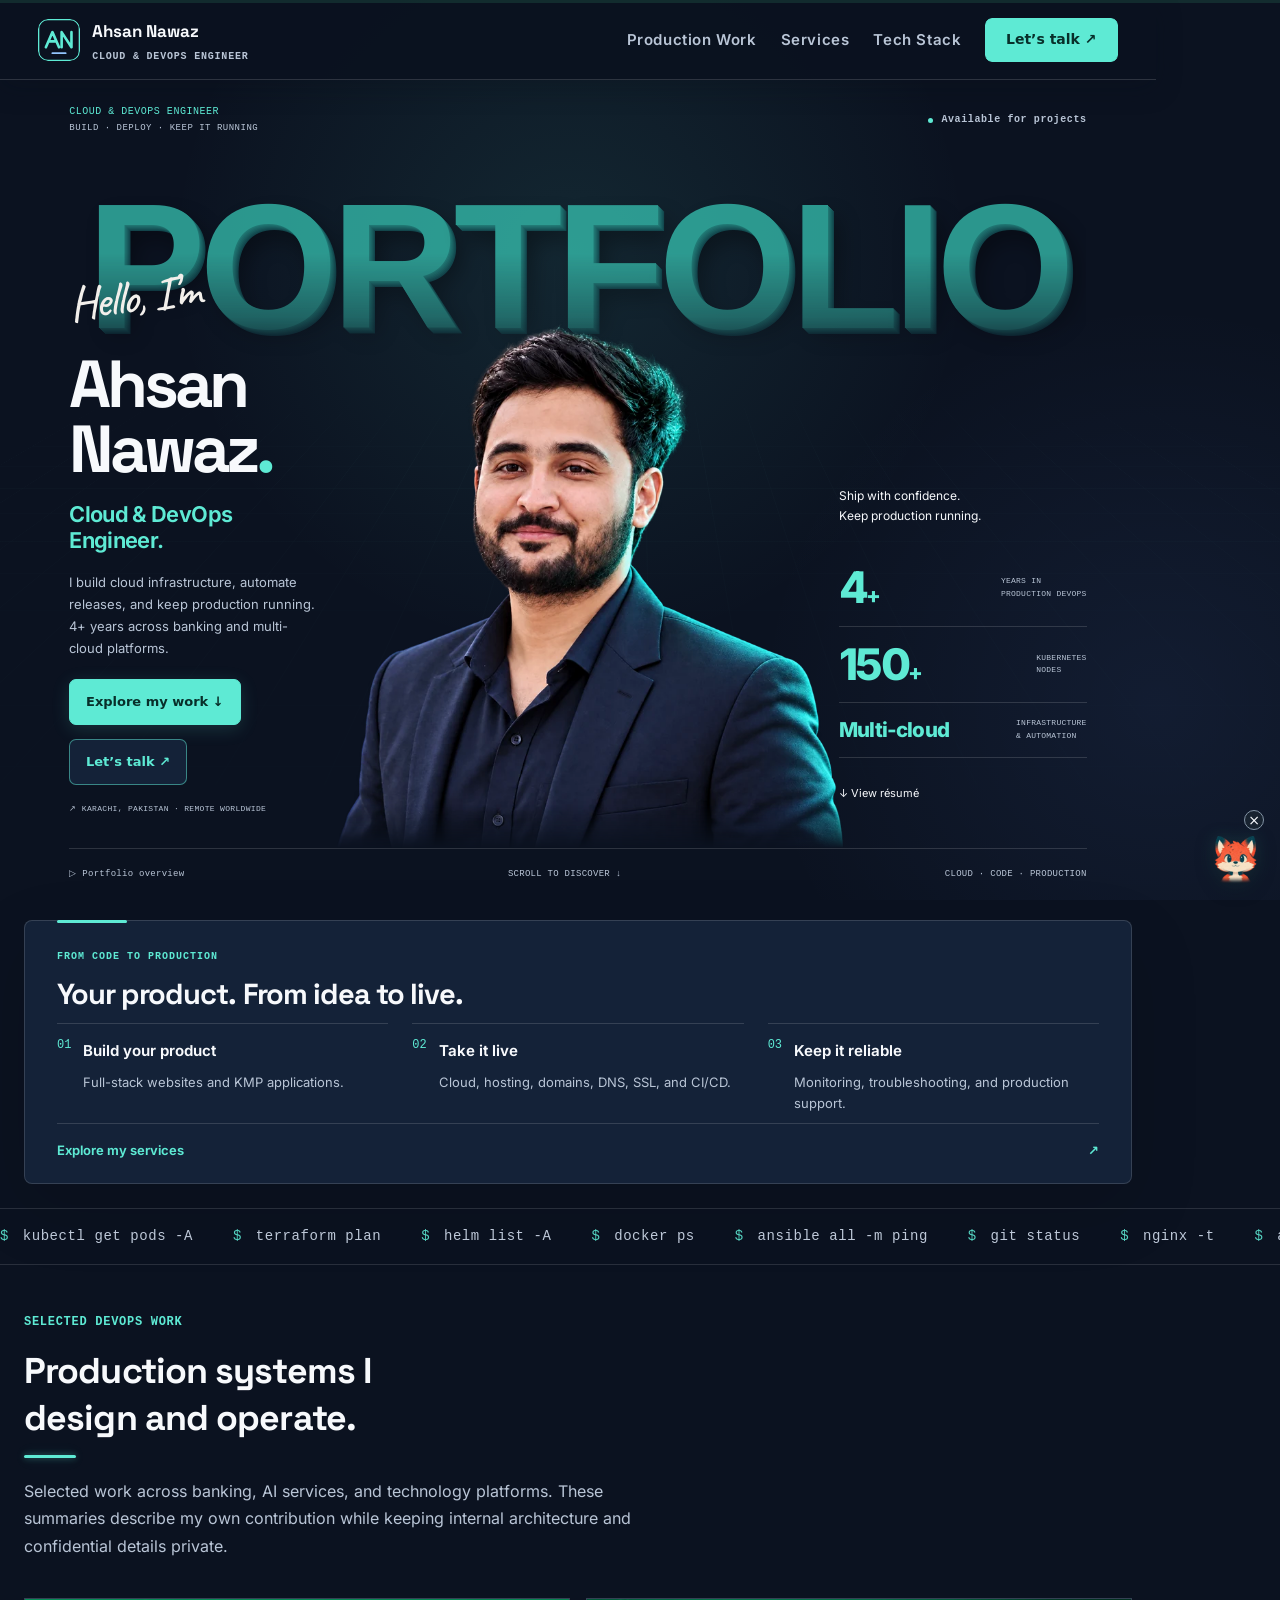
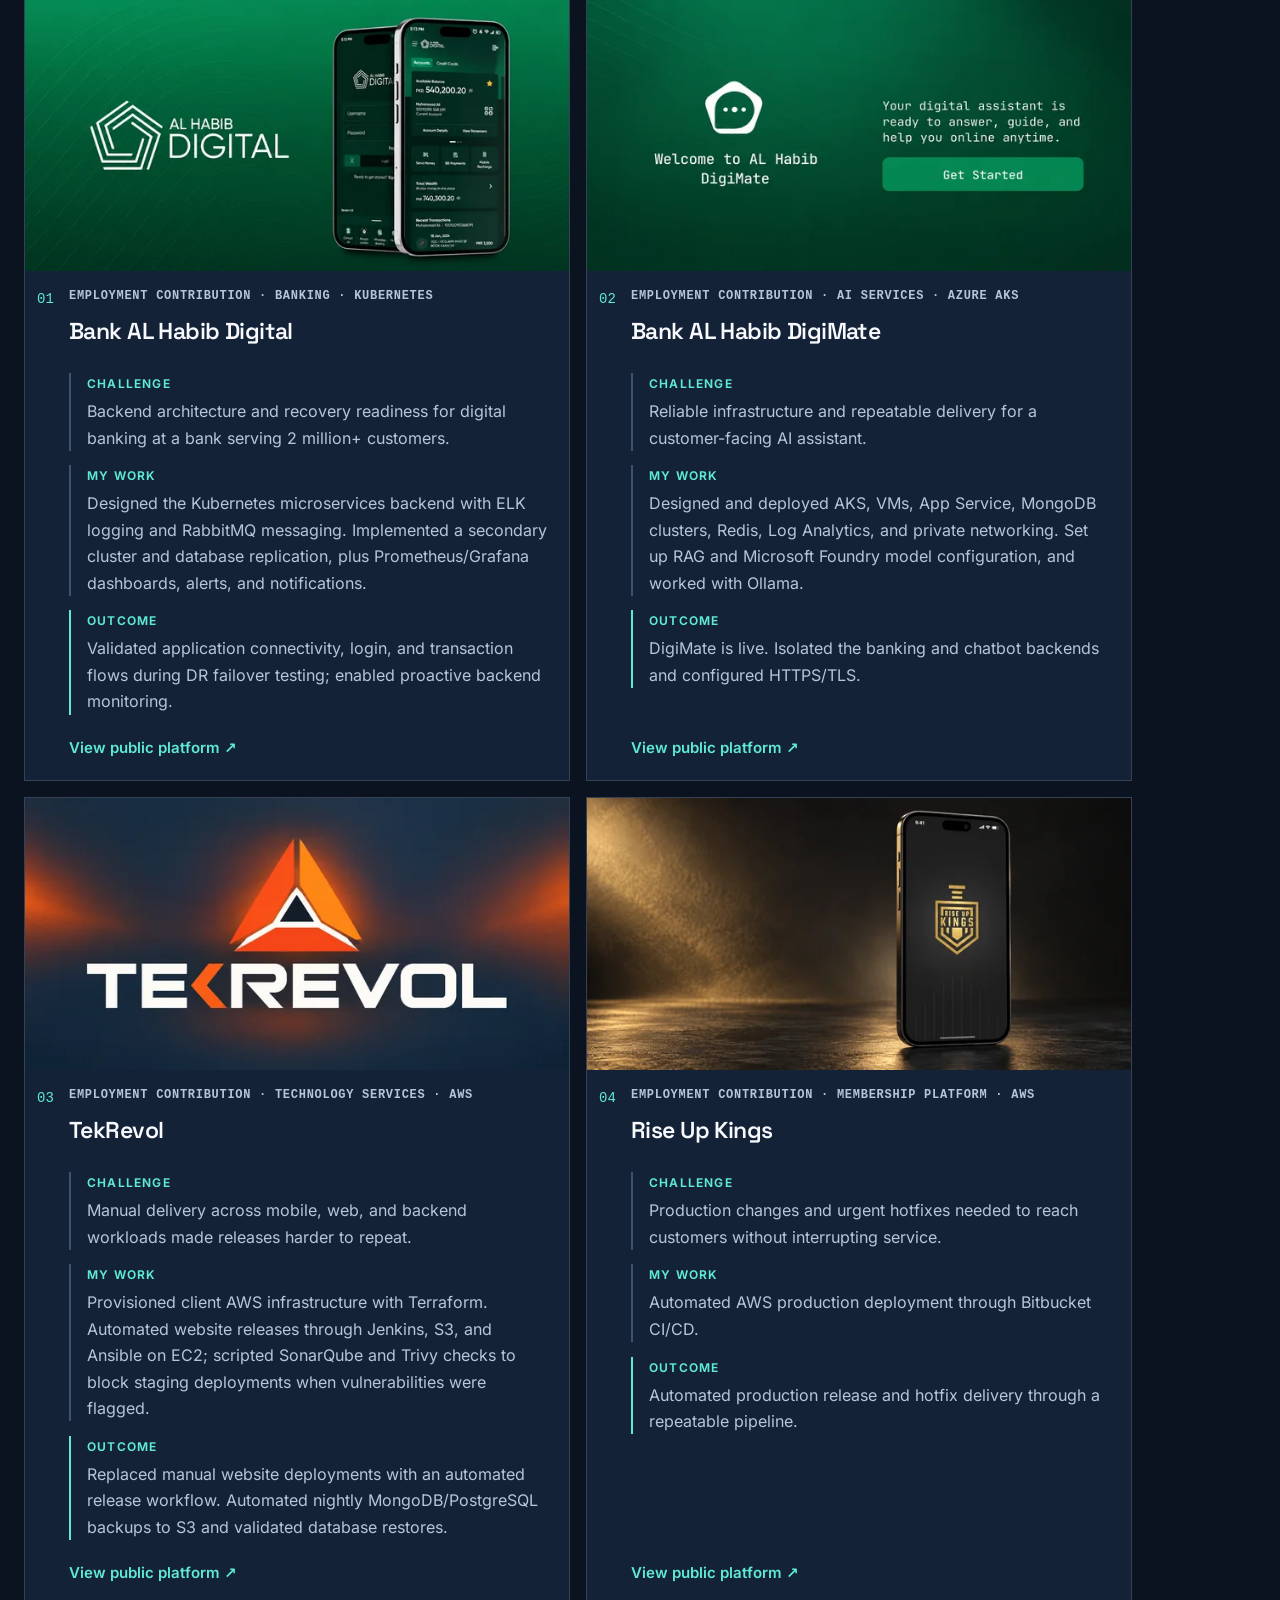
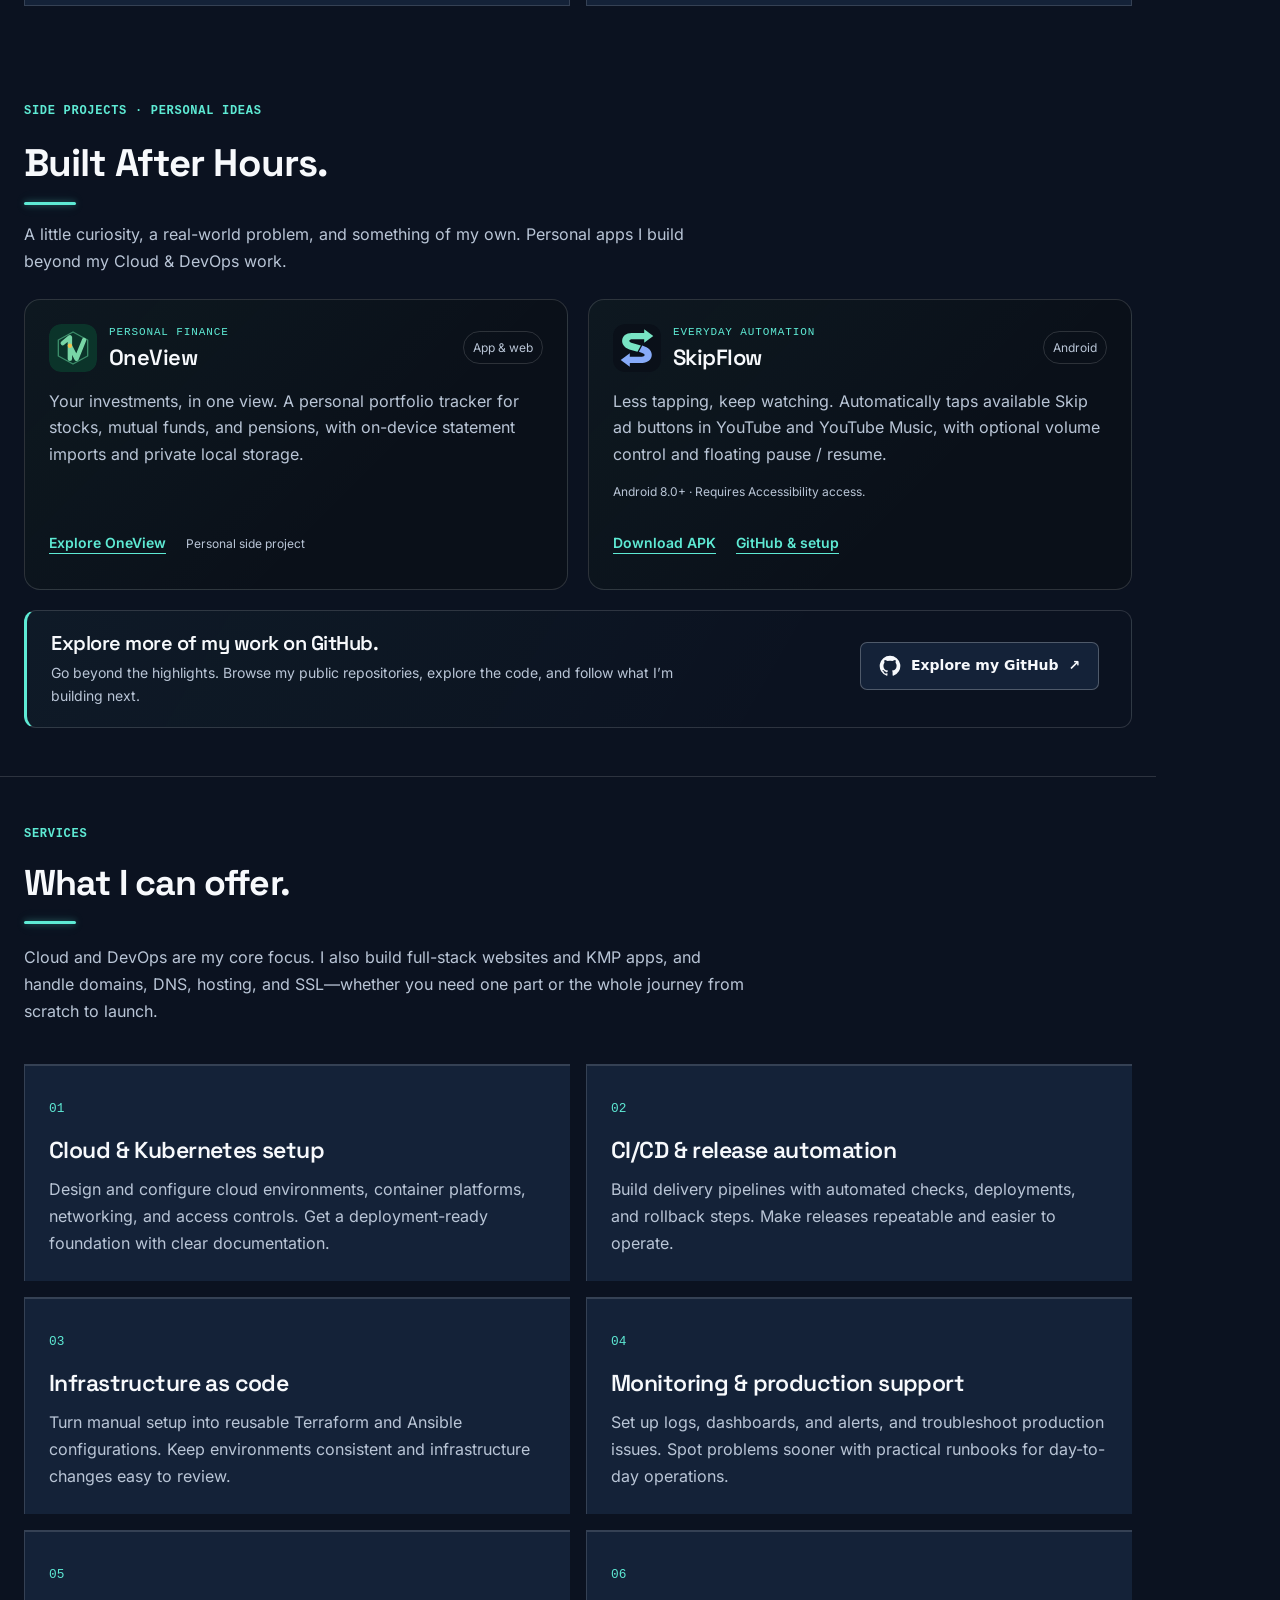
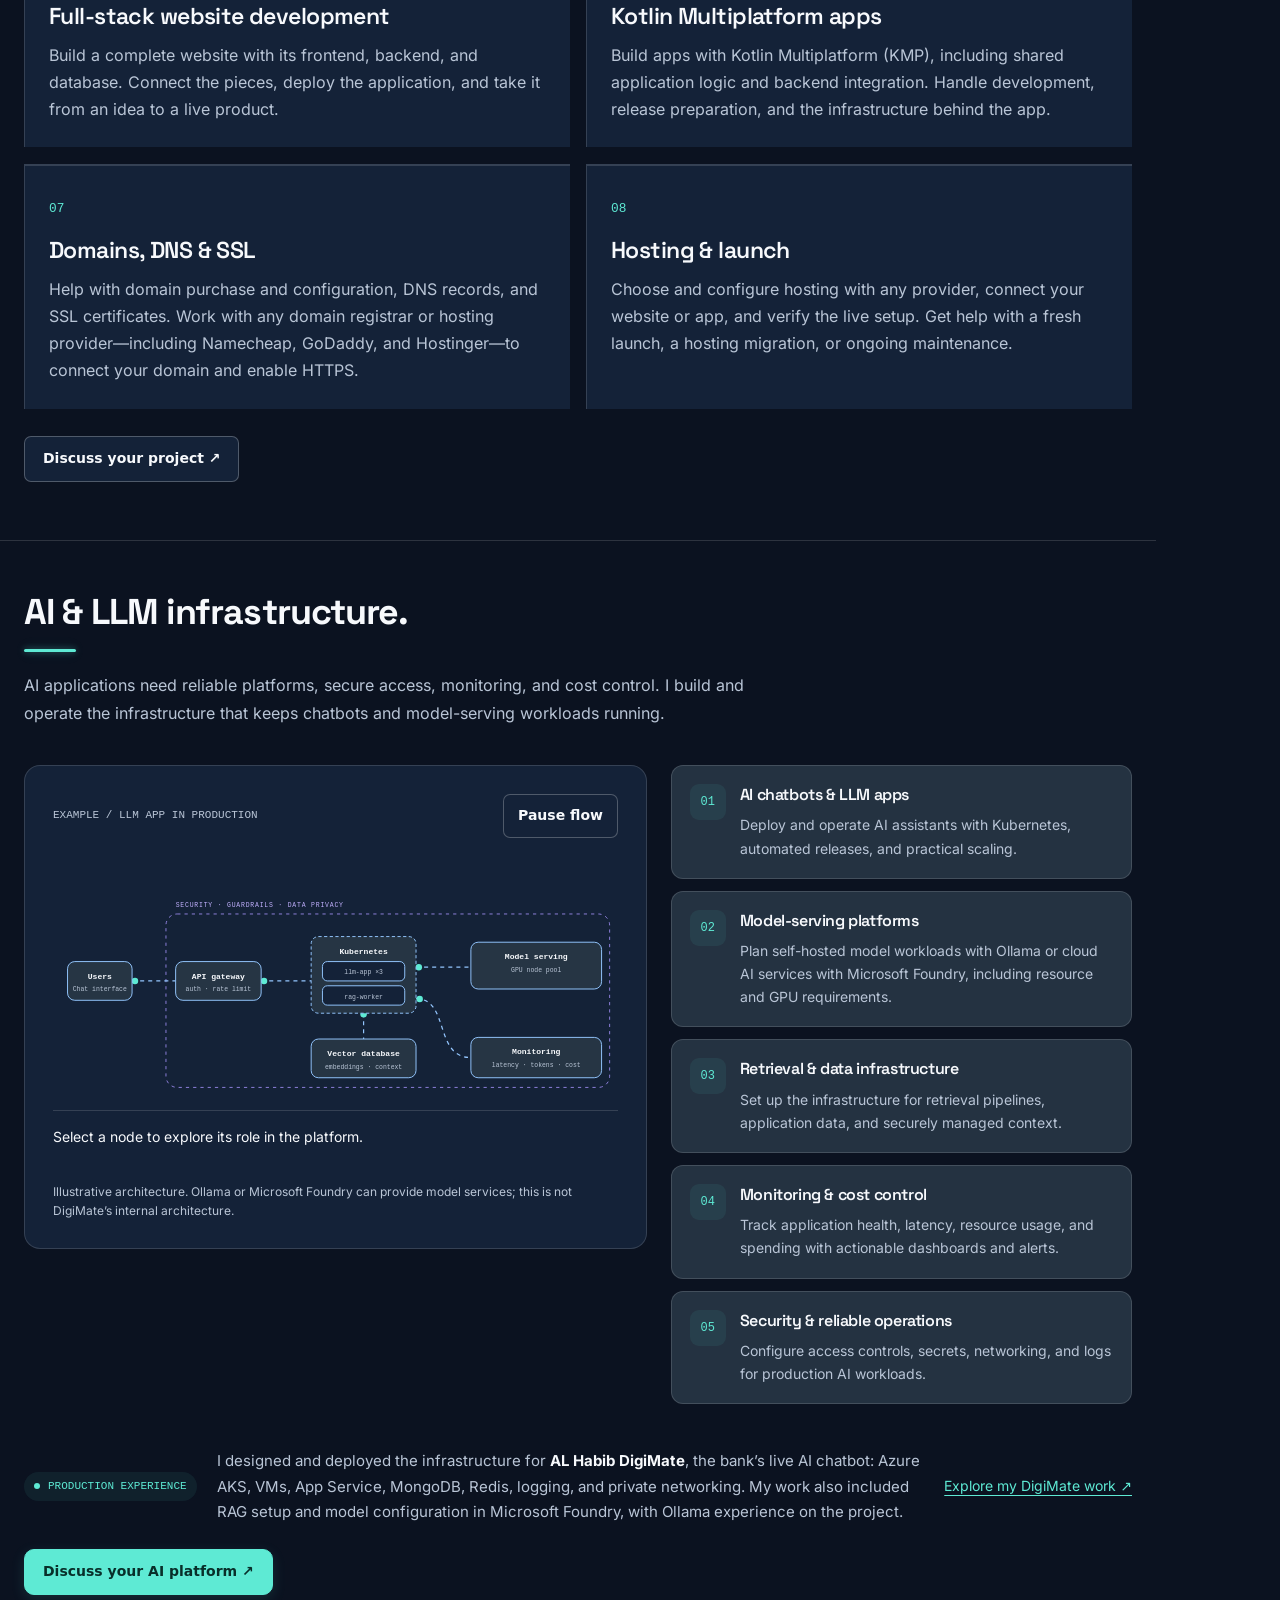
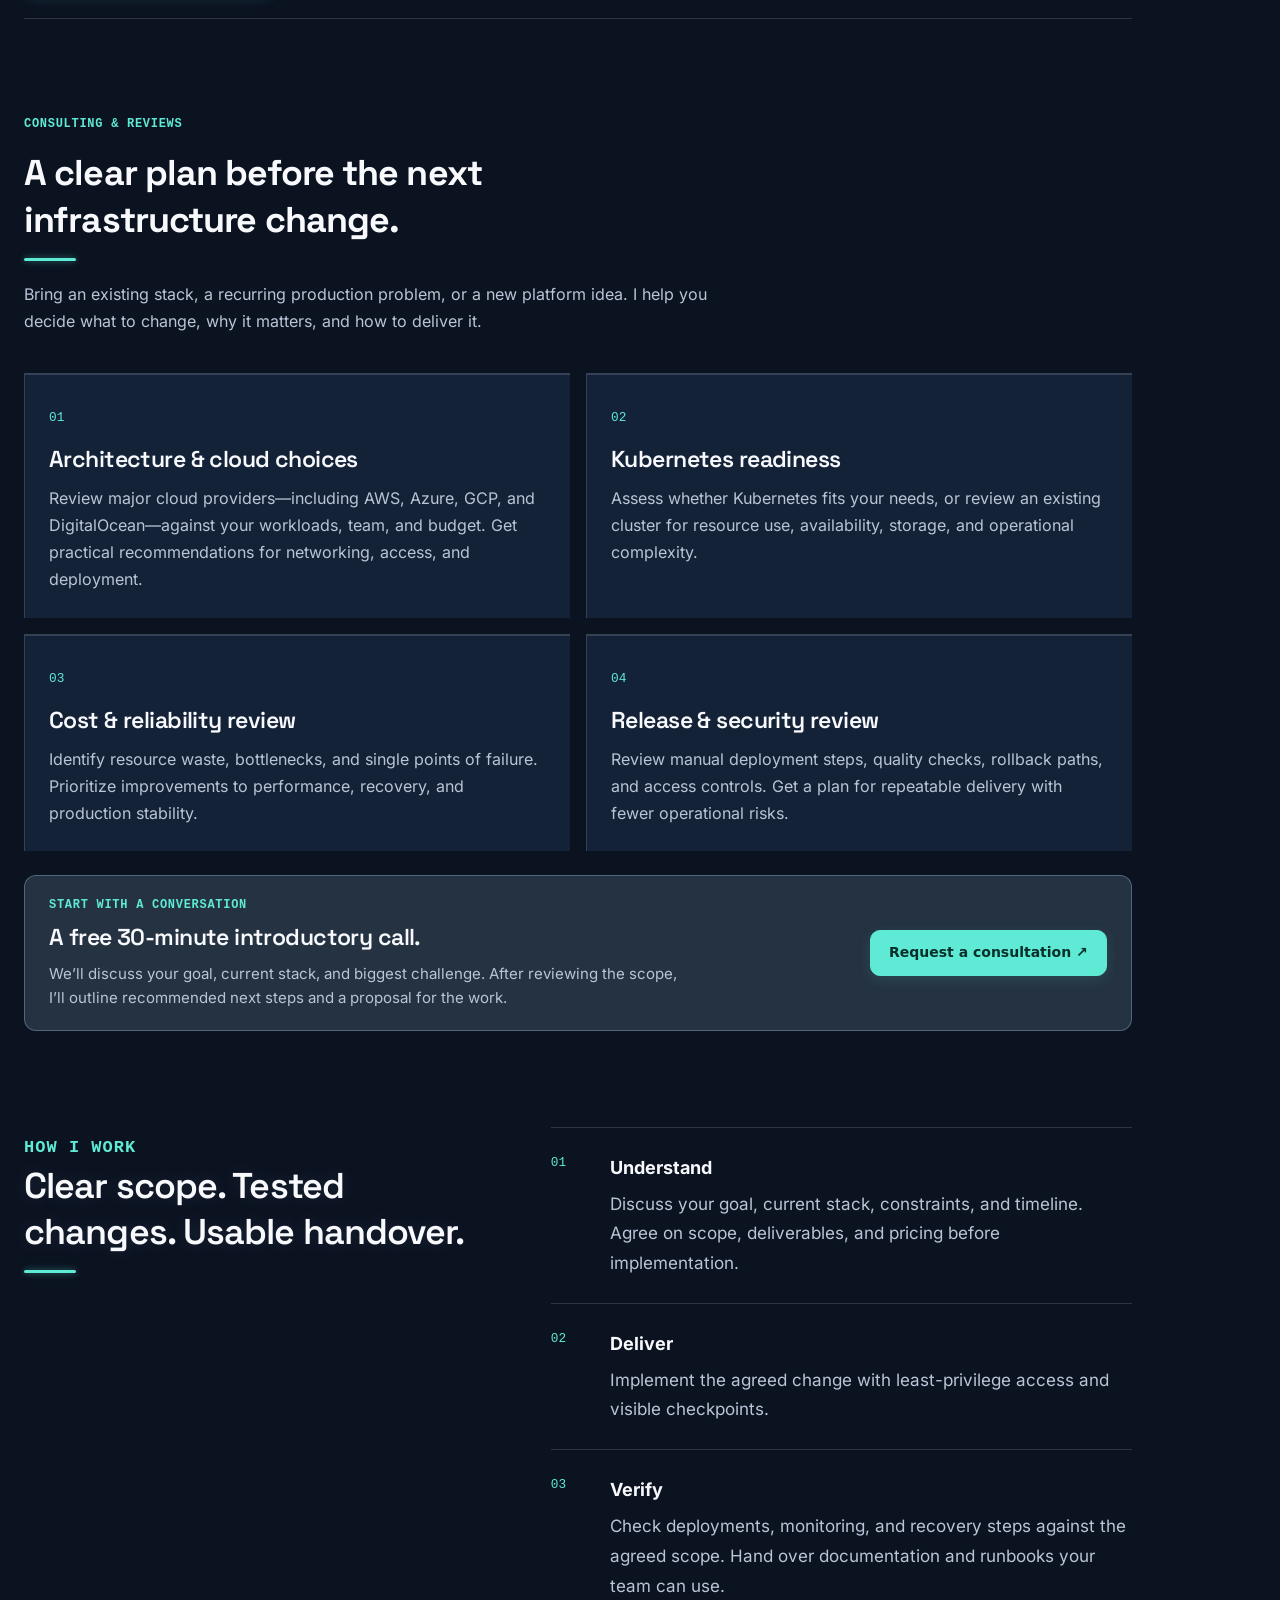
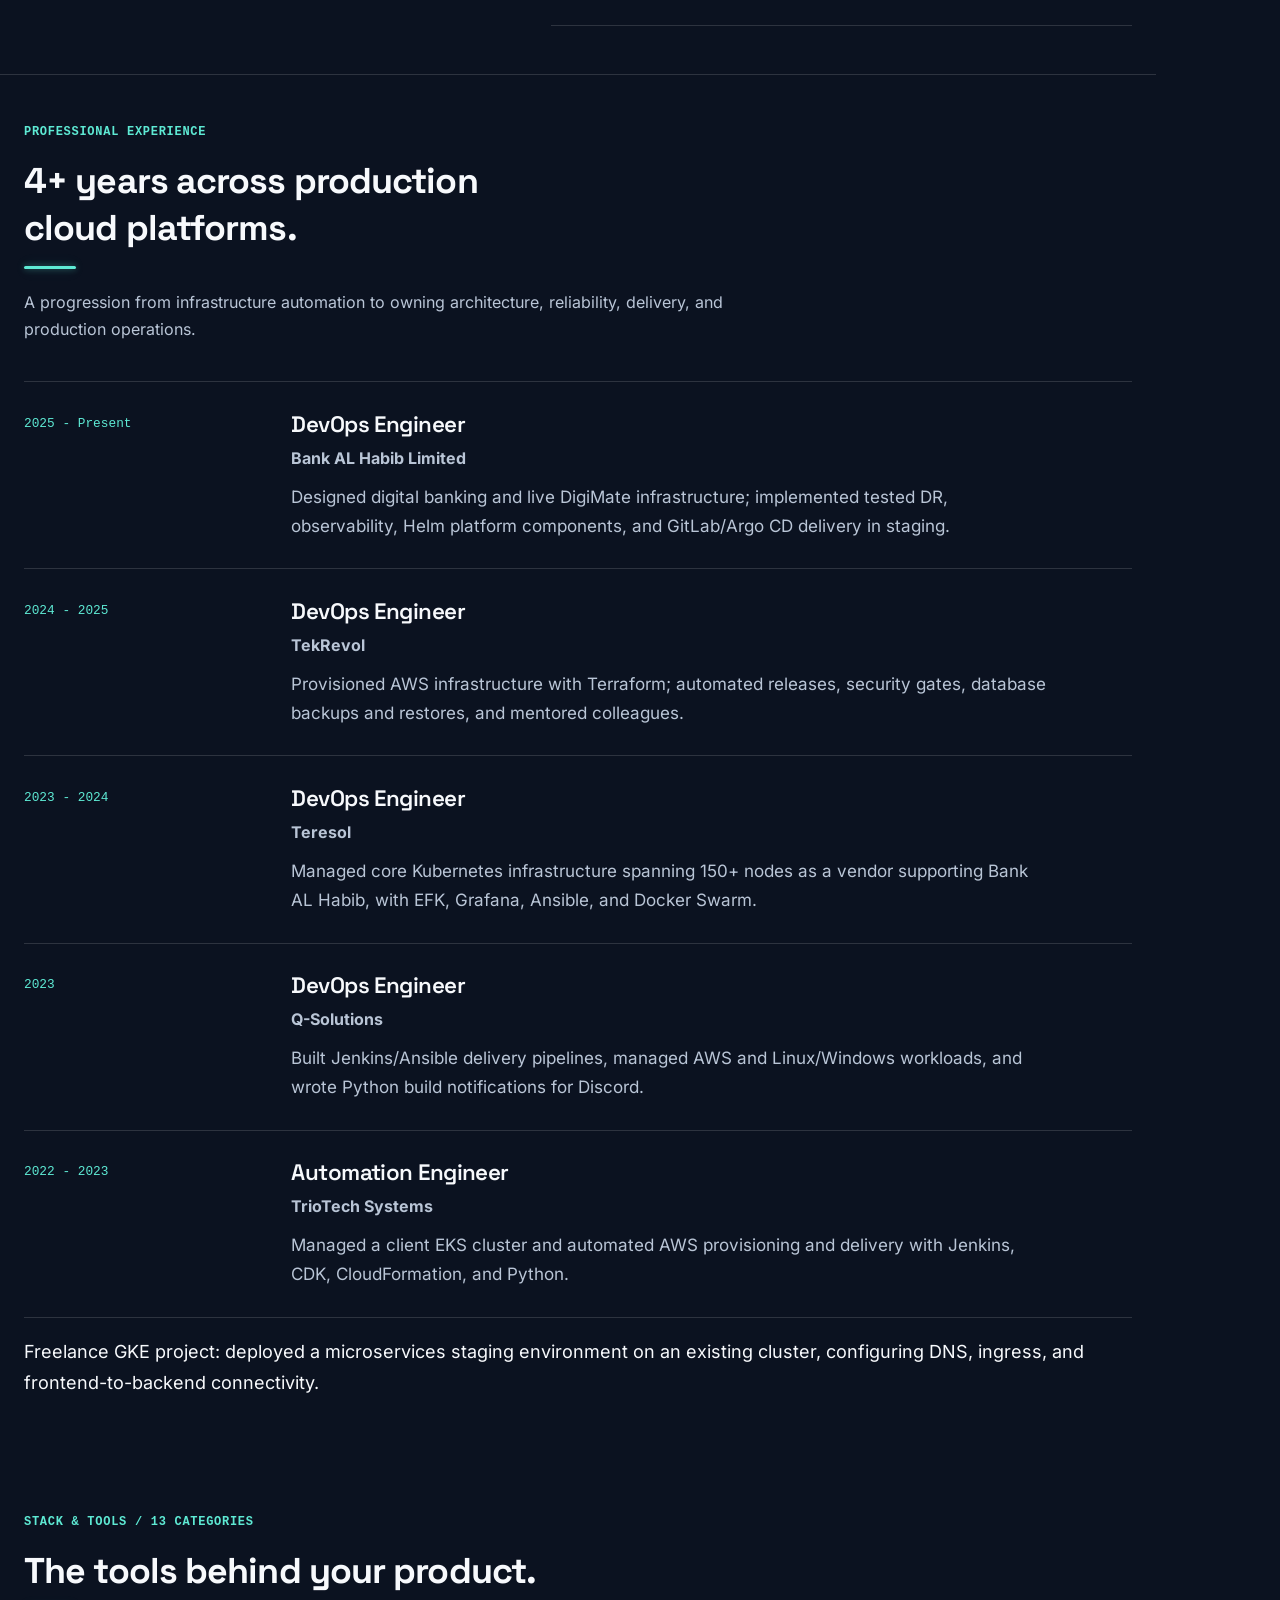
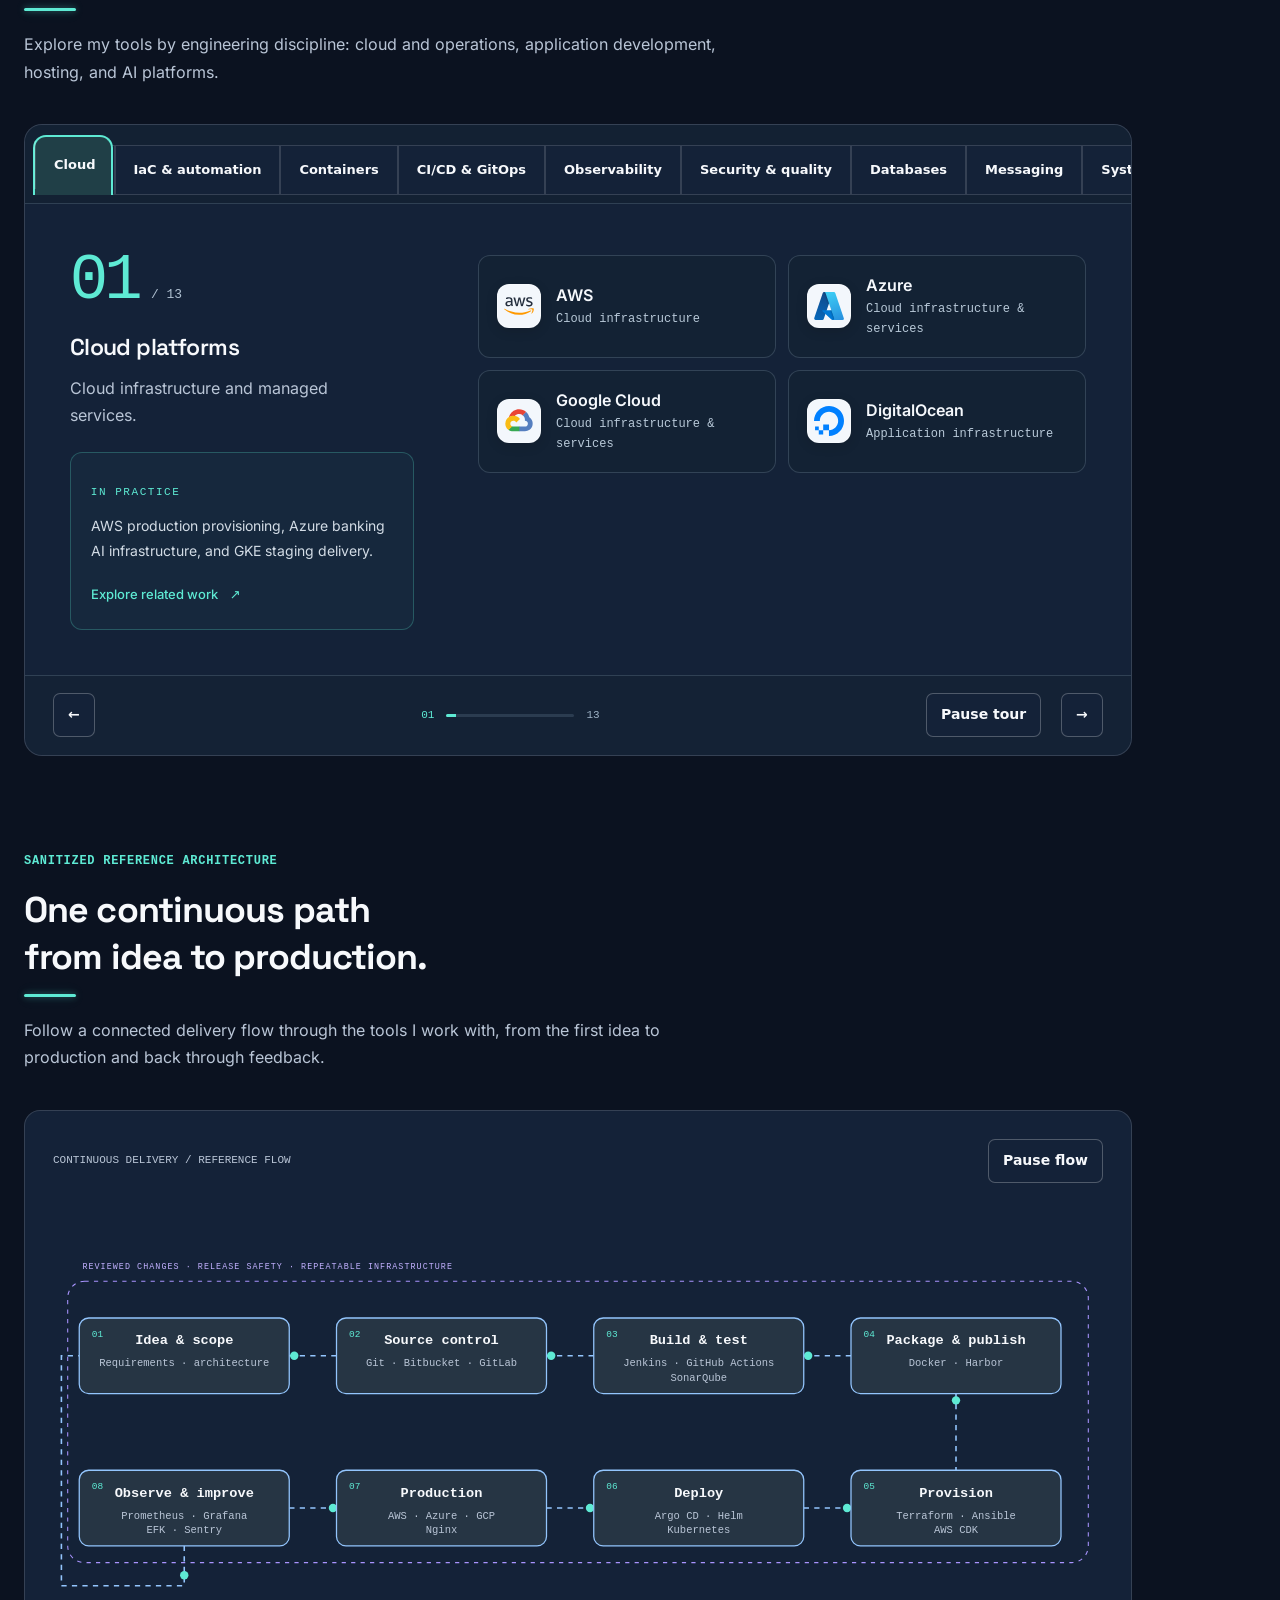
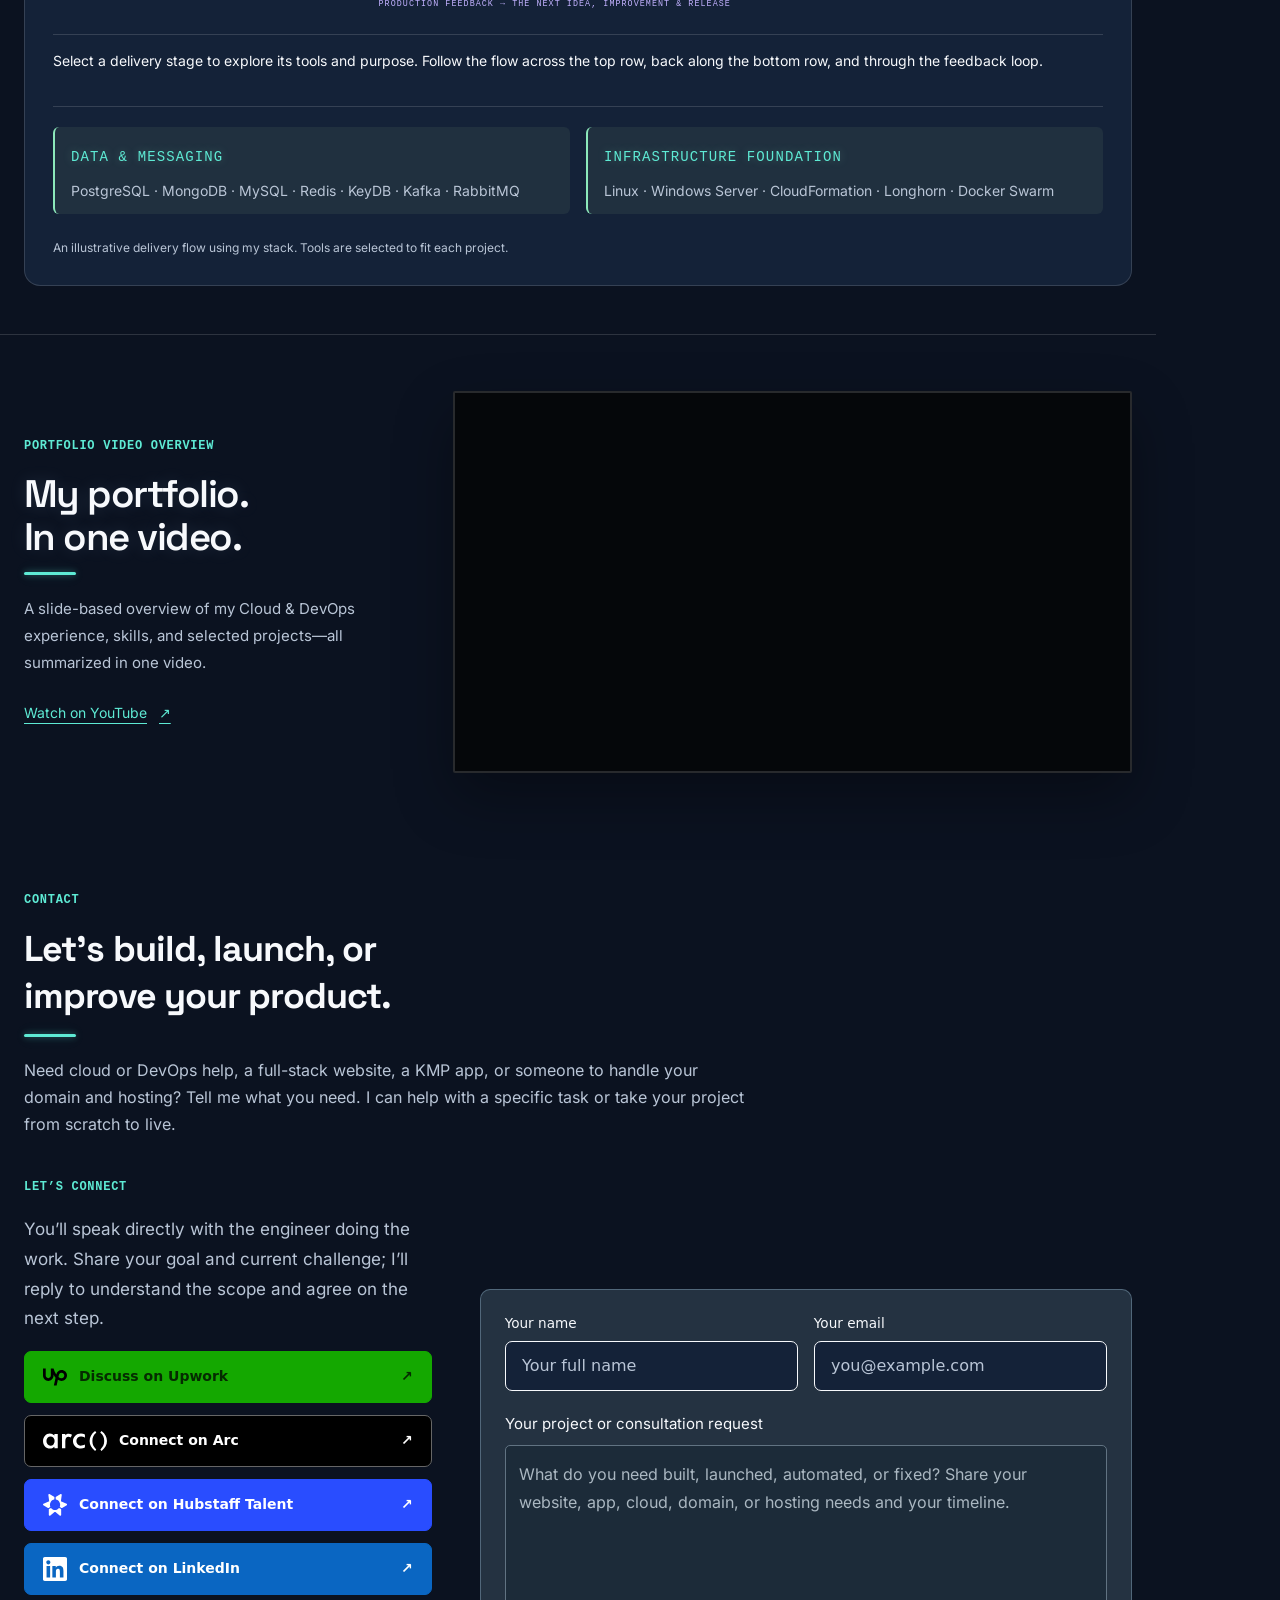
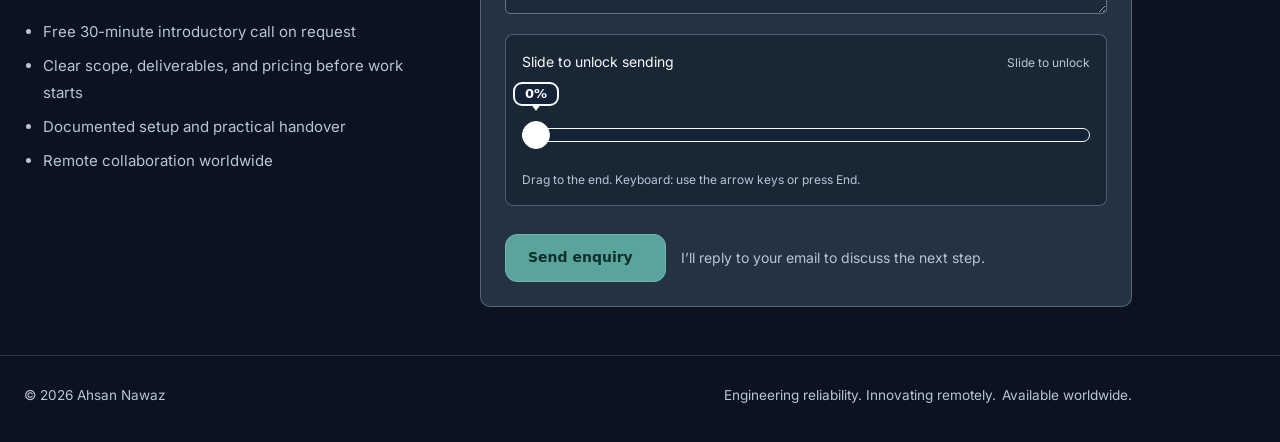
==== commit 29c919a2: "added button vfx" ====
--- a/index.html
+++ b/index.html
@@ -32,9 +32,15 @@
   <link rel="stylesheet" href="devops-theme.css?v=20261124-buttons">
   <link rel="stylesheet" href="clarity-theme.css?v=20261124-card-fix">
   <script src="script.js?v=20261102-ticker" defer></script>
-  <script src="stack-explorer.js?v=20261102-swipe" defer></script>
-  <script src="contact-form.js?v=20261007-slider-fox" defer></script>
+  <script src="stack-explorer.js?v=20261125-sakuga-tabs" defer></script>
+  <script src="contact-form.js?v=20261125-sakuga-input" defer></script>
   <script src="section-effects.js?v=20261008" defer></script>
+  <script src="button.js?v=20261125" defer></script>
+  <script src="slider.js?v=20261125" defer></script>
+  <script src="input.js?v=20261125" defer></script>
+  <script src="tabs.js?v=20261125" defer></script>
+  <link rel="stylesheet" href="sakuga-portfolio.css?v=20261125-ai-cta">
+  <script src="sakuga-portfolio.js?v=20261125-input" defer></script>
 
   <script src="ai-diagram.js?v=20261024-foundry" defer></script>
   <script src="page-mascot.js?v=20261103-section-contact" defer></script>
@@ -56,13 +62,13 @@
     <canvas id="cloud-scene" aria-label="Three-dimensional cloud infrastructure, Kubernetes network, and deployment pipeline" role="img"></canvas>
   </div>
   <div class="parallax-scrim" aria-hidden="true"></div>
-  <div class="scene-controls background-controls"><button id="scene-toggle" type="button" aria-pressed="false">Pause motion</button><span>BACKGROUND MOTION</span></div>
+  <div class="scene-controls background-controls"><sakuga-button variant="secondary" id="scene-toggle" type="button" aria-pressed="false">Pause motion</sakuga-button><span>BACKGROUND MOTION</span></div>
   <header class="site-header">
     <a class="brand" href="#top" aria-label="Ahsan Nawaz portfolio home">
       <span class="brand-mark"><img src="assets/portfolio-logo.svg?v=20261009-navy-teal-v2" width="42" height="42" alt="" decoding="async"></span>
       <span>Ahsan Nawaz<span class="brand-role">CLOUD &amp; DEVOPS ENGINEER</span></span>
     </a>
-    <nav class="theme-nav" aria-label="Main navigation"><a href="#work">Production Work</a><a href="#capabilities">Services</a><a href="#engineering">Tech Stack</a><a class="nav-contact" href="#contact">Let’s talk ↗</a></nav>
+    <nav class="theme-nav" aria-label="Main navigation"><a href="#work">Production Work</a><a href="#capabilities">Services</a><a href="#engineering">Tech Stack</a><sakuga-button variant="secondary" class="sakuga-link nav-contact" data-href="#contact">Let’s talk ↗</sakuga-button></nav>
   </header>
 
   <main id="top">
@@ -76,7 +82,7 @@
           <h1 id="hero-title">Ahsan<br> Nawaz<span class="name-dot">.</span></h1>
           <p class="cinema-role">Cloud &amp; DevOps<br> Engineer.</p>
           <p class="hero-text">I build cloud infrastructure, automate releases, and keep production running. 4+ years across banking and multi-cloud platforms.</p>
-          <div class="hero-actions"><a class="button primary" href="#work">Explore my work ↓</a><a class="cinema-hire" href="#contact">Let’s talk ↗</a></div>
+          <div class="hero-actions"><sakuga-button variant="secondary" class="sakuga-link hero-explore" data-href="#work">Explore my work ↓</sakuga-button><sakuga-button variant="secondary" class="sakuga-link hero-talk" data-href="#contact">Let’s talk ↗</sakuga-button></div>
           <p class="cinema-location">↗ KARACHI, PAKISTAN · REMOTE WORLDWIDE</p>
         </div>
         <figure class="cinema-portrait">
@@ -200,10 +206,10 @@
           <h3 id="github-work-title">Explore more of my work on GitHub.</h3>
           <p>Go beyond the highlights. Browse my public repositories, explore the code, and follow what I’m building next.</p>
         </div>
-        <a class="button secondary github-callout-link" href="https://github.com/ahsan2000" target="_blank" rel="noopener noreferrer" aria-label="Explore Ahsan Nawaz’s work on GitHub (opens in a new tab)">
+        <sakuga-button variant="secondary" class="sakuga-link" data-href="https://github.com/ahsan2000" data-target="_blank" data-rel="noopener noreferrer" aria-label="Explore Ahsan Nawaz’s work on GitHub (opens in a new tab)">
           <svg width="22" height="22" viewBox="0 0 24 24" fill="currentColor" aria-hidden="true"><path d="M12 .75a11.25 11.25 0 0 0-3.56 21.92c.56.1.77-.24.77-.54v-2.09c-3.13.68-3.79-1.33-3.79-1.33-.51-1.3-1.25-1.65-1.25-1.65-1.02-.7.08-.68.08-.68 1.13.08 1.73 1.16 1.73 1.16 1 1.72 2.63 1.22 3.27.93.1-.73.39-1.22.71-1.5-2.5-.29-5.13-1.25-5.13-5.56 0-1.23.44-2.23 1.16-3.02-.12-.28-.5-1.43.11-2.98 0 0 .95-.3 3.1 1.15a10.8 10.8 0 0 1 5.63 0c2.15-1.45 3.1-1.15 3.1-1.15.61 1.55.23 2.7.11 2.98.72.79 1.16 1.79 1.16 3.02 0 4.32-2.63 5.27-5.14 5.55.4.35.76 1.03.76 2.08v3.09c0 .3.2.65.77.54A11.25 11.25 0 0 0 12 .75Z"/></svg>
           Explore my GitHub <span aria-hidden="true">↗</span>
-        </a>
+        </sakuga-button>
       </aside>
     </section>
 
@@ -223,7 +229,7 @@
         <div><span>07</span><h3>Domains, DNS &amp; SSL</h3><p>Help with domain purchase and configuration, DNS records, and SSL certificates. Work with any domain registrar or hosting provider—including Namecheap, GoDaddy, and Hostinger—to connect your domain and enable HTTPS.</p></div>
         <div><span>08</span><h3>Hosting &amp; launch</h3><p>Choose and configure hosting with any provider, connect your website or app, and verify the live setup. Get help with a fresh launch, a hosting migration, or ongoing maintenance.</p></div>
       </div>
-      <div class="services-actions"><a class="button secondary button-shine" href="#contact-form">Discuss your project ↗</a></div>
+      <div class="services-actions"><sakuga-button variant="secondary" class="sakuga-link" data-href="#contact-form">Discuss your project ↗</sakuga-button></div>
     </section>
 
     <section data-backdrop="AI & LLM" class="section ai-infrastructure" id="ai-infrastructure" aria-labelledby="ai-title">
@@ -233,7 +239,7 @@
       </div>
       <div class="ai-layout">
         <div class="ai-diagram">
-          <div class="ai-diagram-heading"><span>EXAMPLE / LLM APP IN PRODUCTION</span><button class="ai-motion-toggle" type="button" aria-pressed="false">Pause flow</button></div>
+          <div class="ai-diagram-heading"><span>EXAMPLE / LLM APP IN PRODUCTION</span><sakuga-button variant="secondary" class="ai-motion-toggle" type="button" aria-pressed="false">Pause flow</sakuga-button></div>
           <div class="ai-network-scroll" tabindex="0" role="region" aria-label="AI architecture diagram; scroll horizontally on small screens"><svg class="ai-network" viewBox="0 0 700 285" role="group" aria-label="Interactive example AI application architecture">
 <rect class="ai-security-zone" x="140" y="57" width="550" height="215" rx="14"/><text class="ai-zone-label" x="152" y="48">SECURITY · GUARDRAILS · DATA PRIVACY</text>
 <path class="ai-connection" d="M98 140H152"/>
@@ -265,7 +271,7 @@
         </div>
       </div>
       <div class="ai-experience"><span class="ai-status">PRODUCTION EXPERIENCE</span><p>I designed and deployed the infrastructure for <strong>AL Habib DigiMate</strong>, the bank’s live AI chatbot: Azure AKS, VMs, App Service, MongoDB, Redis, logging, and private networking. My work also included RAG setup and model configuration in Microsoft Foundry, with Ollama experience on the project.</p><a href="#digimate">Explore my DigiMate work ↗</a></div>
-      <div class="services-actions ai-section-actions"><a class="button secondary button-shine" href="#contact-form">Discuss your AI platform ↗</a></div>
+      <div class="services-actions ai-section-actions"><sakuga-button variant="secondary" class="sakuga-link" data-href="#contact-form">Discuss your AI platform ↗</sakuga-button></div>
     </section>
 
     <section data-backdrop="LET’S PLAN" class="section consulting" id="consulting" aria-labelledby="consulting-title">
@@ -276,7 +282,7 @@
         <div><span>03</span><h3>Cost &amp; reliability review</h3><p>Identify resource waste, bottlenecks, and single points of failure. Prioritize improvements to performance, recovery, and production stability.</p></div>
         <div><span>04</span><h3>Release &amp; security review</h3><p>Review manual deployment steps, quality checks, rollback paths, and access controls. Get a plan for repeatable delivery with fewer operational risks.</p></div>
       </div>
-      <div class="consultation-invite"><div><p class="eyebrow">START WITH A CONVERSATION</p><h3>A free 30-minute introductory call.</h3><p>We’ll discuss your goal, current stack, and biggest challenge. After reviewing the scope, I’ll outline recommended next steps and a proposal for the work.</p></div><a class="button primary" href="#contact-form">Request a consultation ↗</a></div>
+      <div class="consultation-invite"><div><p class="eyebrow">START WITH A CONVERSATION</p><h3>A free 30-minute introductory call.</h3><p>We’ll discuss your goal, current stack, and biggest challenge. After reviewing the scope, I’ll outline recommended next steps and a proposal for the work.</p></div><sakuga-button variant="secondary" class="sakuga-link" data-href="#contact-form">Request a consultation ↗</sakuga-button></div>
     </section>
 
     <section data-backdrop="THE PROCESS" class="section approach" id="approach" aria-labelledby="approach-title">
@@ -312,22 +318,24 @@
       <div class="section-heading compact"><p class="eyebrow">STACK &amp; TOOLS / 13 CATEGORIES</p><h2 id="tools-title">The tools behind your product.</h2><p>Explore my tools by engineering discipline: cloud and operations, application development, hosting, and AI platforms.</p></div>
       <div class="stack-explorer" role="group" aria-label="Engineering stack explorer">
         <p class="stack-swipe-hint">Swipe left or right to explore skills ↔</p>
-        <div class="stack-tabs" role="tablist" aria-label="Engineering disciplines">
-          <button type="button" class="stack-tab" id="stack-tab-0" role="tab" aria-selected="true" aria-controls="stack-panel-0" tabindex="0"><span>01</span> Cloud</button>
-          <button type="button" class="stack-tab" id="stack-tab-1" role="tab" aria-selected="false" aria-controls="stack-panel-1" tabindex="-1"><span>02</span> IaC &amp; automation</button>
-          <button type="button" class="stack-tab" id="stack-tab-2" role="tab" aria-selected="false" aria-controls="stack-panel-2" tabindex="-1"><span>03</span> Containers</button>
-          <button type="button" class="stack-tab" id="stack-tab-3" role="tab" aria-selected="false" aria-controls="stack-panel-3" tabindex="-1"><span>04</span> CI/CD &amp; GitOps</button>
-          <button type="button" class="stack-tab" id="stack-tab-4" role="tab" aria-selected="false" aria-controls="stack-panel-4" tabindex="-1"><span>05</span> Observability</button>
-          <button type="button" class="stack-tab" id="stack-tab-5" role="tab" aria-selected="false" aria-controls="stack-panel-5" tabindex="-1"><span>06</span> Security &amp; quality</button>
-          <button type="button" class="stack-tab" id="stack-tab-6" role="tab" aria-selected="false" aria-controls="stack-panel-6" tabindex="-1"><span>07</span> Databases</button>
-          <button type="button" class="stack-tab" id="stack-tab-7" role="tab" aria-selected="false" aria-controls="stack-panel-7" tabindex="-1"><span>08</span> Messaging</button>
-          <button type="button" class="stack-tab" id="stack-tab-8" role="tab" aria-selected="false" aria-controls="stack-panel-8" tabindex="-1"><span>09</span> Systems</button>
-          <button type="button" class="stack-tab" id="stack-tab-9" role="tab" aria-selected="false" aria-controls="stack-panel-9" tabindex="-1"><span>10</span> Web development</button>
-          <button type="button" class="stack-tab" id="stack-tab-10" role="tab" aria-selected="false" aria-controls="stack-panel-10" tabindex="-1"><span>11</span> Mobile &amp; KMP</button>
-          <button type="button" class="stack-tab" id="stack-tab-11" role="tab" aria-selected="false" aria-controls="stack-panel-11" tabindex="-1"><span>12</span> Domains &amp; hosting</button>
-          <button type="button" class="stack-tab" id="stack-tab-12" role="tab" aria-selected="false" aria-controls="stack-panel-12" tabindex="-1"><span>13</span> AI platforms</button>
-        </div>
-        <div class="stack-panel" id="stack-panel-0" role="tabpanel" aria-labelledby="stack-tab-0" tabindex="0">
+        <div class="stack-tabs sakuga-tab-scroll">
+          <sakuga-tabs id="skill-tabs" label="Engineering disciplines">
+            <option value="stack-panel-0">Cloud</option>
+            <option value="stack-panel-1">IaC &amp; automation</option>
+            <option value="stack-panel-2">Containers</option>
+            <option value="stack-panel-3">CI/CD &amp; GitOps</option>
+            <option value="stack-panel-4">Observability</option>
+            <option value="stack-panel-5">Security &amp; quality</option>
+            <option value="stack-panel-6">Databases</option>
+            <option value="stack-panel-7">Messaging</option>
+            <option value="stack-panel-8">Systems</option>
+            <option value="stack-panel-9">Web development</option>
+            <option value="stack-panel-10">Mobile &amp; KMP</option>
+            <option value="stack-panel-11">Domains &amp; hosting</option>
+            <option value="stack-panel-12">AI platforms</option>
+          </sakuga-tabs>
+        </div>
+        <div class="stack-panel" id="stack-panel-0" role="tabpanel" aria-label="Cloud" tabindex="0">
           <div class="stack-layer"><div class="stack-number">01<span>/ 13</span></div><h3>Cloud platforms</h3><p>Cloud infrastructure and managed services.</p><div class="stack-evidence"><span>IN PRACTICE</span><p>AWS production provisioning, Azure banking AI infrastructure, and GKE staging delivery.</p><a href="#bank-digital">Explore related work <span aria-hidden="true">↗</span></a></div></div>
           <ul class="stack-tools" aria-label="Cloud platforms tools">
             <li><span class="stack-icon tone-0 has-logo brand-amazonwebservices" aria-hidden="true"><img loading="lazy" src="assets/tools/amazonwebservices.svg" width="30" height="30" alt="" decoding="async"></span><div><strong>AWS</strong><span>Cloud infrastructure</span></div></li>
@@ -336,7 +344,7 @@
             <li><span class="stack-icon tone-0 has-logo brand-digitalocean" aria-hidden="true"><img loading="lazy" src="assets/tools/digitalocean.svg" width="30" height="30" alt="" decoding="async"></span><div><strong>DigitalOcean</strong><span>Application infrastructure</span></div></li>
           </ul>
         </div>
-        <div class="stack-panel" id="stack-panel-1" role="tabpanel" aria-labelledby="stack-tab-1" tabindex="0" hidden>
+        <div class="stack-panel" id="stack-panel-1" role="tabpanel" aria-label="IaC &amp; automation" tabindex="0" hidden>
           <div class="stack-layer"><div class="stack-number">02<span>/ 13</span></div><h3>Infrastructure as code &amp; configuration</h3><p>Provision and configure repeatable environments.</p><div class="stack-evidence"><span>IN PRACTICE</span><p>Infrastructure provisioning and configuration automation across my cloud work.</p><a href="#tekrevol">Explore related work <span aria-hidden="true">↗</span></a></div></div>
           <ul class="stack-tools" aria-label="Infrastructure as code &amp; configuration tools">
             <li><span class="stack-icon tone-0 has-logo brand-terraform" aria-hidden="true"><img loading="lazy" src="assets/tools/terraform.svg" width="30" height="30" alt="" decoding="async"></span><div><strong>Terraform</strong><span>Infrastructure as code</span></div></li>
@@ -345,7 +353,7 @@
             <li><span class="stack-icon tone-0 has-logo brand-amazonwebservices" aria-hidden="true"><img loading="lazy" src="assets/tools/amazonwebservices.svg" width="30" height="30" alt="" decoding="async"></span><div><strong>AWS CDK</strong><span>Infrastructure in code</span></div></li>
           </ul>
         </div>
-        <div class="stack-panel" id="stack-panel-2" role="tabpanel" aria-labelledby="stack-tab-2" tabindex="0" hidden>
+        <div class="stack-panel" id="stack-panel-2" role="tabpanel" aria-label="Containers" tabindex="0" hidden>
           <div class="stack-layer"><div class="stack-number">03<span>/ 13</span></div><h3>Containers &amp; orchestration</h3><p>Build, package, and operate containerized workloads.</p><div class="stack-evidence"><span>IN PRACTICE</span><p>150+ node Kubernetes operations at Teresol; Helm platform components at Bank AL Habib.</p><a href="#bank-digital">Explore related work <span aria-hidden="true">↗</span></a></div></div>
           <ul class="stack-tools" aria-label="Containers &amp; orchestration tools">
             <li><span class="stack-icon tone-0 has-logo brand-kubernetes" aria-hidden="true"><img loading="lazy" src="assets/tools/kubernetes.svg" width="30" height="30" alt="" decoding="async"></span><div><strong>Kubernetes</strong><span>RKE2 · AKS · EKS · GKE</span></div></li>
@@ -355,7 +363,7 @@
             <li><span class="stack-icon tone-1 has-logo brand-longhorn" aria-hidden="true"><img loading="lazy" src="assets/tools/longhorn.svg" width="30" height="30" alt="" decoding="async"></span><div><strong>Longhorn</strong><span>Persistent cluster storage</span></div></li>
           </ul>
         </div>
-        <div class="stack-panel" id="stack-panel-3" role="tabpanel" aria-labelledby="stack-tab-3" tabindex="0" hidden>
+        <div class="stack-panel" id="stack-panel-3" role="tabpanel" aria-label="CI/CD &amp; GitOps" tabindex="0" hidden>
           <div class="stack-layer"><div class="stack-number">04<span>/ 13</span></div><h3>Source control, CI/CD &amp; GitOps</h3><p>Version changes and automate the release lifecycle.</p><div class="stack-evidence"><span>IN PRACTICE</span><p>Automated delivery for web, mobile, and backend workloads.</p><a href="#tekrevol">Explore related work <span aria-hidden="true">↗</span></a></div></div>
           <ul class="stack-tools" aria-label="Source control, CI/CD &amp; GitOps tools">
             <li><span class="stack-icon tone-2 has-logo brand-git" aria-hidden="true"><img loading="lazy" src="assets/tools/git.svg" width="30" height="30" alt="" decoding="async"></span><div><strong>Git</strong><span>Version control</span></div></li>
@@ -366,7 +374,7 @@
             <li><span class="stack-icon tone-1 has-logo brand-argocd" aria-hidden="true"><img loading="lazy" src="assets/tools/argocd.svg" width="30" height="30" alt="" decoding="async"></span><div><strong>Argo CD</strong><span>Staging GitOps delivery</span></div></li>
           </ul>
         </div>
-        <div class="stack-panel" id="stack-panel-4" role="tabpanel" aria-labelledby="stack-tab-4" tabindex="0" hidden>
+        <div class="stack-panel" id="stack-panel-4" role="tabpanel" aria-label="Observability" tabindex="0" hidden>
           <div class="stack-layer"><div class="stack-number">05<span>/ 13</span></div><h3>Monitoring, logging &amp; observability</h3><p>Understand system health through metrics, logs, and errors.</p><div class="stack-evidence"><span>IN PRACTICE</span><p>Dashboards, alerts, logging, and production troubleshooting for banking and AI workloads.</p><a href="#digimate">Explore related work <span aria-hidden="true">↗</span></a></div></div>
           <ul class="stack-tools" aria-label="Monitoring, logging &amp; observability tools">
             <li><span class="stack-icon tone-0 has-logo brand-grafana" aria-hidden="true"><img loading="lazy" src="assets/tools/grafana.svg" width="30" height="30" alt="" decoding="async"></span><div><strong>Grafana</strong><span>Dashboards &amp; visibility</span></div></li>
@@ -376,7 +384,7 @@
             <li><span class="stack-icon tone-1 has-logo brand-sentry" aria-hidden="true"><img loading="lazy" src="assets/tools/sentry.svg" width="30" height="30" alt="" decoding="async"></span><div><strong>Sentry</strong><span>Application error tracking</span></div></li>
           </ul>
         </div>
-        <div class="stack-panel" id="stack-panel-5" role="tabpanel" aria-labelledby="stack-tab-5" tabindex="0" hidden>
+        <div class="stack-panel" id="stack-panel-5" role="tabpanel" aria-label="Security &amp; quality" tabindex="0" hidden>
           <div class="stack-layer"><div class="stack-number">06<span>/ 13</span></div><h3>Security &amp; code quality</h3><p>Review code quality and surface security issues.</p><div class="stack-evidence"><span>IN PRACTICE</span><p>Quality gates, vulnerability scanning, and security event monitoring.</p><a href="#capabilities">Explore related work <span aria-hidden="true">↗</span></a></div></div>
           <ul class="stack-tools" aria-label="Security &amp; code quality tools">
             <li><span class="stack-icon tone-0 has-logo brand-sonarqube" aria-hidden="true"><img loading="lazy" src="assets/tools/sonarqube.svg" width="30" height="30" alt="" decoding="async"></span><div><strong>SonarQube</strong><span>Code quality analysis</span></div></li>
@@ -384,7 +392,7 @@
             <li><span class="stack-icon tone-1" aria-hidden="true">SI</span><div><strong>SIEM</strong><span>Security event monitoring</span></div></li>
           </ul>
         </div>
-        <div class="stack-panel" id="stack-panel-6" role="tabpanel" aria-labelledby="stack-tab-6" tabindex="0" hidden>
+        <div class="stack-panel" id="stack-panel-6" role="tabpanel" aria-label="Databases" tabindex="0" hidden>
           <div class="stack-layer"><div class="stack-number">07<span>/ 13</span></div><h3>Databases &amp; caching</h3><p>Store application data and support fast access.</p><div class="stack-evidence"><span>IN PRACTICE</span><p>Database and cache infrastructure supporting application workloads.</p><a href="#architecture">Explore related work <span aria-hidden="true">↗</span></a></div></div>
           <ul class="stack-tools" aria-label="Databases &amp; caching tools">
             <li><span class="stack-icon tone-0 has-logo brand-postgresql" aria-hidden="true"><img loading="lazy" src="assets/tools/postgresql.svg" width="30" height="30" alt="" decoding="async"></span><div><strong>PostgreSQL</strong><span>Relational database</span></div></li>
@@ -393,14 +401,14 @@
             <li><span class="stack-icon tone-0 has-logo brand-redis" aria-hidden="true"><img loading="lazy" src="assets/tools/redis.svg" width="30" height="30" alt="" decoding="async"></span><div><strong>Redis / KeyDB</strong><span>Caching &amp; in-memory data</span></div></li>
           </ul>
         </div>
-        <div class="stack-panel" id="stack-panel-7" role="tabpanel" aria-labelledby="stack-tab-7" tabindex="0" hidden>
+        <div class="stack-panel" id="stack-panel-7" role="tabpanel" aria-label="Messaging" tabindex="0" hidden>
           <div class="stack-layer"><div class="stack-number">08<span>/ 13</span></div><h3>Messaging &amp; event streaming</h3><p>Connect services through queues and event streams.</p><div class="stack-evidence"><span>IN PRACTICE</span><p>Messaging infrastructure alongside cloud and application services.</p><a href="#architecture">Explore related work <span aria-hidden="true">↗</span></a></div></div>
           <ul class="stack-tools" aria-label="Messaging &amp; event streaming tools">
             <li><span class="stack-icon tone-1 has-logo brand-apachekafka" aria-hidden="true"><img loading="lazy" src="assets/tools/apachekafka.svg" width="30" height="30" alt="" decoding="async"></span><div><strong>Kafka</strong><span>Event streaming</span></div></li>
             <li><span class="stack-icon tone-2 has-logo brand-rabbitmq" aria-hidden="true"><img loading="lazy" src="assets/tools/rabbitmq.svg" width="30" height="30" alt="" decoding="async"></span><div><strong>RabbitMQ</strong><span>Message queues</span></div></li>
           </ul>
         </div>
-        <div class="stack-panel" id="stack-panel-8" role="tabpanel" aria-labelledby="stack-tab-8" tabindex="0" hidden>
+        <div class="stack-panel" id="stack-panel-8" role="tabpanel" aria-label="Systems" tabindex="0" hidden>
           <div class="stack-layer"><div class="stack-number">09<span>/ 13</span></div><h3>Operating systems &amp; scripting</h3><p>Administer servers and automate operational tasks.</p><div class="stack-evidence"><span>IN PRACTICE</span><p>Server operations, shell automation, and engineering tooling.</p><a href="#capabilities">Explore related work <span aria-hidden="true">↗</span></a></div></div>
           <ul class="stack-tools" aria-label="Operating systems &amp; scripting tools">
             <li><span class="stack-icon tone-0 has-logo brand-linux" aria-hidden="true"><img loading="lazy" src="assets/tools/linux.svg" width="30" height="30" alt="" decoding="async"></span><div><strong>Linux</strong><span>Server operations</span></div></li>
@@ -409,7 +417,7 @@
             <li><span class="stack-icon tone-2 has-logo brand-python" aria-hidden="true"><img loading="lazy" src="assets/tools/python.svg" width="30" height="30" alt="" decoding="async"></span><div><strong>Python / Go</strong><span>Application tooling &amp; automation</span></div></li>
           </ul>
         </div>
-        <div class="stack-panel" id="stack-panel-9" role="tabpanel" aria-labelledby="stack-tab-9" tabindex="0" hidden>
+        <div class="stack-panel" id="stack-panel-9" role="tabpanel" aria-label="Web development" tabindex="0" hidden>
           <div class="stack-layer"><div class="stack-number">10<span>/ 13</span></div><h3>Web &amp; backend development</h3><p>Build website interfaces and connect application backends.</p><div class="stack-evidence"><span>IN PRACTICE</span><p>OneView’s product website, built and launched alongside the app.</p><a href="#oneview">Explore related work <span aria-hidden="true">↗</span></a></div></div>
           <ul class="stack-tools" aria-label="Web &amp; backend development tools">
             <li><span class="stack-icon tone-0 has-logo brand-html5" aria-hidden="true"><img loading="lazy" src="assets/tools/html5.svg" width="30" height="30" alt="" decoding="async"></span><div><strong>HTML5</strong><span>Website structure</span></div></li>
@@ -418,14 +426,14 @@
             <li><span class="stack-icon tone-2 has-logo brand-dot-net" aria-hidden="true"><img loading="lazy" src="assets/tools/dot-net.svg" width="30" height="30" alt="" decoding="async"></span><div><strong>IIS / .NET</strong><span>Backend development &amp; IIS hosting</span></div></li>
           </ul>
         </div>
-        <div class="stack-panel" id="stack-panel-10" role="tabpanel" aria-labelledby="stack-tab-10" tabindex="0" hidden>
+        <div class="stack-panel" id="stack-panel-10" role="tabpanel" aria-label="Mobile &amp; KMP" tabindex="0" hidden>
           <div class="stack-layer"><div class="stack-number">11<span>/ 13</span></div><h3>Mobile &amp; Kotlin Multiplatform</h3><p>Build apps with shared logic and platform integration.</p><div class="stack-evidence"><span>IN PRACTICE</span><p>Independent app development and release ownership for OneView.</p><a href="#oneview">Explore related work <span aria-hidden="true">↗</span></a></div></div>
           <ul class="stack-tools" aria-label="Mobile &amp; Kotlin Multiplatform tools">
             <li><span class="stack-icon tone-0 has-logo brand-kotlin" aria-hidden="true"><img loading="lazy" src="assets/tools/kotlin.svg" width="30" height="30" alt="" decoding="async"></span><div><strong>Kotlin / KMP</strong><span>Kotlin Multiplatform · shared app logic</span></div></li>
             <li><span class="stack-icon tone-1 has-logo brand-android" aria-hidden="true"><img loading="lazy" src="assets/tools/android.svg" width="30" height="30" alt="" decoding="async"></span><div><strong>Android</strong><span>Mobile app delivery</span></div></li>
           </ul>
         </div>
-        <div class="stack-panel" id="stack-panel-11" role="tabpanel" aria-labelledby="stack-tab-11" tabindex="0" hidden>
+        <div class="stack-panel" id="stack-panel-11" role="tabpanel" aria-label="Domains &amp; hosting" tabindex="0" hidden>
           <div class="stack-layer"><div class="stack-number">12<span>/ 13</span></div><h3>Domains, DNS, hosting &amp; HTTPS</h3><p>Work with any domain registrar or hosting provider. Namecheap, GoDaddy, and Hostinger are examples; I can manage domain purchases, DNS, hosting, migrations, and HTTPS on your chosen platform.</p><div class="stack-evidence"><span>IN PRACTICE</span><p>OneView’s domain purchase, hosting, DNS, SSL, and live deployment.</p><a href="#oneview">Explore related work <span aria-hidden="true">↗</span></a></div></div>
           <ul class="stack-tools" aria-label="Domains, DNS, hosting &amp; HTTPS tools">
             <li><span class="stack-icon tone-0 has-logo brand-godaddy" aria-hidden="true"><img loading="lazy" src="assets/tools/godaddy.svg" width="30" height="30" alt="" decoding="async"></span><div><strong>GoDaddy</strong><span>Example registrar · domain &amp; DNS</span></div></li>
@@ -434,14 +442,14 @@
             <li><span class="stack-icon tone-0 has-logo brand-nginx" aria-hidden="true"><img loading="lazy" src="assets/tools/nginx.svg" width="30" height="30" alt="" decoding="async"></span><div><strong>Nginx</strong><span>Web server · reverse proxy · ingress</span></div></li>
           </ul>
         </div>
-        <div class="stack-panel" id="stack-panel-12" role="tabpanel" aria-labelledby="stack-tab-12" tabindex="0" hidden>
+        <div class="stack-panel" id="stack-panel-12" role="tabpanel" aria-label="AI platforms" tabindex="0" hidden>
           <div class="stack-layer"><div class="stack-number">13<span>/ 13</span></div><h3>AI platforms &amp; model serving</h3><p>Run model inference and work with cloud AI services.</p><div class="stack-evidence"><span>IN PRACTICE</span><p>AI platform infrastructure, serving options, and production operations.</p><a href="#ai-infrastructure">Explore related work <span aria-hidden="true">↗</span></a></div></div>
           <ul class="stack-tools" aria-label="AI platforms &amp; model serving tools">
             <li><span class="stack-icon tone-2 has-logo brand-ollama" aria-hidden="true"><img loading="lazy" src="assets/tools/ollama.png" width="30" height="30" alt="" decoding="async"></span><div><strong>Ollama</strong><span>AI model serving</span></div></li>
             <li><span class="stack-icon tone-0 has-logo brand-foundry" aria-hidden="true"><img loading="lazy" src="assets/tools/azure-ai-foundry.jpg" width="30" height="30" alt="" decoding="async"></span><div><strong>Microsoft Foundry</strong><span>Cloud AI platform</span></div></li>
           </ul>
         </div>
-        <div class="stack-controls"><button type="button" class="stack-arrow stack-prev" aria-label="Previous tool category">←</button><div class="stack-position"><span class="stack-current">01</span><span class="stack-progress" aria-hidden="true"><i></i></span><span>13</span></div><div class="stack-control-end"><button type="button" class="stack-play" aria-pressed="true">Pause tour</button><button type="button" class="stack-arrow stack-next" aria-label="Next tool category">→</button></div></div>
+        <div class="stack-controls"><sakuga-button variant="secondary" type="button" class="stack-arrow stack-prev" aria-label="Previous tool category">←</sakuga-button><div class="stack-position"><span class="stack-current">01</span><span class="stack-progress" aria-hidden="true"><i></i></span><span>13</span></div><div class="stack-control-end"><sakuga-button variant="secondary" type="button" class="stack-play" aria-pressed="true">Pause tour</sakuga-button><sakuga-button variant="secondary" type="button" class="stack-arrow stack-next" aria-label="Next tool category">→</sakuga-button></div></div>
       </div>
     </section>
 
@@ -452,7 +460,7 @@
         <p>Follow a connected delivery flow through the tools I work with, from the first idea to production and back through feedback.</p>
       </div>
       <div class="ai-diagram delivery-architecture">
-        <div class="ai-diagram-heading"><span>CONTINUOUS DELIVERY / REFERENCE FLOW</span><button class="ai-motion-toggle" type="button" aria-pressed="false">Pause flow</button></div>
+        <div class="ai-diagram-heading"><span>CONTINUOUS DELIVERY / REFERENCE FLOW</span><sakuga-button variant="secondary" class="ai-motion-toggle" type="button" aria-pressed="false">Pause flow</sakuga-button></div>
         <div class="ai-network-scroll" tabindex="0" role="region" aria-label="Delivery architecture; scroll horizontally on small screens"><svg class="ai-network delivery-network" viewBox="0 0 1000 390" role="group" aria-label="Interactive delivery architecture from idea to production and back through feedback"><rect class="ai-security-zone" x="14" y="65" width="972" height="268" rx="16"/><text class="ai-zone-label" x="28" y="53">REVIEWED CHANGES · RELEASE SAFETY · REPEATABLE INFRASTRUCTURE</text><path class="ai-connection" d="M225 136H270"/><circle class="ai-request-dot" r="4"><animateMotion dur="2.2s" path="M225 136H270" repeatCount="indefinite" begin="indefinite"/></circle><path class="ai-connection" d="M470 136H515"/><circle class="ai-request-dot" r="4"><animateMotion dur="2.35s" path="M470 136H515" repeatCount="indefinite" begin="indefinite"/></circle><path class="ai-connection" d="M715 136H760"/><circle class="ai-request-dot" r="4"><animateMotion dur="2.5s" path="M715 136H760" repeatCount="indefinite" begin="indefinite"/></circle><path class="ai-connection" d="M860 172V245"/><circle class="ai-request-dot" r="4"><animateMotion dur="2.6500000000000004s" path="M860 172V245" repeatCount="indefinite" begin="indefinite"/></circle><path class="ai-connection" d="M760 281H715"/><circle class="ai-request-dot" r="4"><animateMotion dur="2.8000000000000003s" path="M760 281H715" repeatCount="indefinite" begin="indefinite"/></circle><path class="ai-connection" d="M515 281H470"/><circle class="ai-request-dot" r="4"><animateMotion dur="2.95s" path="M515 281H470" repeatCount="indefinite" begin="indefinite"/></circle><path class="ai-connection" d="M270 281H225"/><circle class="ai-request-dot" r="4"><animateMotion dur="3.1s" path="M270 281H225" repeatCount="indefinite" begin="indefinite"/></circle><path class="ai-connection" d="M125 317V355H8V136H25"/><circle class="ai-request-dot" r="4"><animateMotion dur="3.25s" path="M125 317V355H8V136H25" repeatCount="indefinite" begin="indefinite"/></circle><g class="ai-network-node" role="button" tabindex="0" aria-pressed="false" aria-label="Stage 1: Idea &amp; scope" data-ai-description="Define the goal, release boundaries, and a practical delivery plan. Tools: Requirements · architecture." data-ai-node="delivery-0"><rect x="25" y="100" width="200" height="72" rx="9"/><text class="delivery-stage-number" x="37" y="118">01</text><text class="ai-node-title" x="125" y="125">Idea &amp; scope</text><text class="ai-node-sub" x="125" y="146">Requirements · architecture</text></g><g class="ai-network-node" role="button" tabindex="0" aria-pressed="false" aria-label="Stage 2: Source control" data-ai-description="Review application code and infrastructure changes before merging. Tools: Git · Bitbucket · GitLab." data-ai-node="delivery-1"><rect x="270" y="100" width="200" height="72" rx="9"/><text class="delivery-stage-number" x="282" y="118">02</text><text class="ai-node-title" x="370" y="125">Source control</text><text class="ai-node-sub" x="370" y="146">Git · Bitbucket · GitLab</text></g><g class="ai-network-node" role="button" tabindex="0" aria-pressed="false" aria-label="Stage 3: Build &amp; test" data-ai-description="Run automated builds, tests, and quality gates on each change. Tools: Jenkins · GitHub Actions · SonarQube." data-ai-node="delivery-2"><rect x="515" y="100" width="200" height="72" rx="9"/><text class="delivery-stage-number" x="527" y="118">03</text><text class="ai-node-title" x="615" y="125">Build &amp; test</text><text class="ai-node-sub" x="615" y="146">Jenkins · GitHub Actions</text><text class="ai-node-sub" x="615" y="160">SonarQube</text></g><g class="ai-network-node" role="button" tabindex="0" aria-pressed="false" aria-label="Stage 4: Package &amp; publish" data-ai-description="Build versioned container images and publish release artifacts. Tools: Docker · Harbor." data-ai-node="delivery-3"><rect x="760" y="100" width="200" height="72" rx="9"/><text class="delivery-stage-number" x="772" y="118">04</text><text class="ai-node-title" x="860" y="125">Package &amp; publish</text><text class="ai-node-sub" x="860" y="146">Docker · Harbor</text></g><g class="ai-network-node" role="button" tabindex="0" aria-pressed="false" aria-label="Stage 5: Provision" data-ai-description="Create repeatable cloud environments with infrastructure as code. Tools: Terraform · Ansible · AWS CDK." data-ai-node="delivery-4"><rect x="760" y="245" width="200" height="72" rx="9"/><text class="delivery-stage-number" x="772" y="263">05</text><text class="ai-node-title" x="860" y="270">Provision</text><text class="ai-node-sub" x="860" y="291">Terraform · Ansible</text><text class="ai-node-sub" x="860" y="305">AWS CDK</text></g><g class="ai-network-node" role="button" tabindex="0" aria-pressed="false" aria-label="Stage 6: Deploy" data-ai-description="Roll out workloads to AKS, EKS, GKE, or RKE2 with a rollback plan. Tools: Argo CD · Helm · Kubernetes." data-ai-node="delivery-5"><rect x="515" y="245" width="200" height="72" rx="9"/><text class="delivery-stage-number" x="527" y="263">06</text><text class="ai-node-title" x="615" y="270">Deploy</text><text class="ai-node-sub" x="615" y="291">Argo CD · Helm</text><text class="ai-node-sub" x="615" y="305">Kubernetes</text></g><g class="ai-network-node" role="button" tabindex="0" aria-pressed="false" aria-label="Stage 7: Production" data-ai-description="Serve traffic with resilient infrastructure, storage, and application services. Tools: AWS · Azure · GCP · Nginx." data-ai-node="delivery-6"><rect x="270" y="245" width="200" height="72" rx="9"/><text class="delivery-stage-number" x="282" y="263">07</text><text class="ai-node-title" x="370" y="270">Production</text><text class="ai-node-sub" x="370" y="291">AWS · Azure · GCP</text><text class="ai-node-sub" x="370" y="305">Nginx</text></g><g class="ai-network-node" role="button" tabindex="0" aria-pressed="false" aria-label="Stage 8: Observe &amp; improve" data-ai-description="Use metrics, logs, and alerts to guide the next improvement. Tools: Prometheus · Grafana · EFK · Sentry." data-ai-node="delivery-7"><rect x="25" y="245" width="200" height="72" rx="9"/><text class="delivery-stage-number" x="37" y="263">08</text><text class="ai-node-title" x="125" y="270">Observe &amp; improve</text><text class="ai-node-sub" x="125" y="291">Prometheus · Grafana</text><text class="ai-node-sub" x="125" y="305">EFK · Sentry</text></g><text class="ai-zone-label" x="310" y="374">PRODUCTION FEEDBACK → THE NEXT IDEA, IMPROVEMENT &amp; RELEASE</text></svg></div>
         <p class="ai-node-detail" aria-live="polite">Select a delivery stage to explore its tools and purpose. Follow the flow across the top row, back along the bottom row, and through the feedback loop.</p>
         <div class="runtime-services"><div><span>DATA &amp; MESSAGING</span><p>PostgreSQL · MongoDB · MySQL · Redis · KeyDB · Kafka · RabbitMQ</p></div><div><span>INFRASTRUCTURE FOUNDATION</span><p>Linux · Windows Server · CloudFormation · Longhorn · Docker Swarm</p></div></div>
@@ -481,10 +489,10 @@
       <div class="contact-layout">
         <div class="contact-platforms">
           <p class="eyebrow">LET’S CONNECT</p><p>You’ll speak directly with the engineer doing the work. Share your goal and current challenge; I’ll reply to understand the scope and agree on the next step.</p>
-          <a class="button secondary" href="https://www.upwork.com/freelancers/~0110eb49d43b69795a" target="_blank" rel="noopener noreferrer"><span class="platform-button-label"><img class="platform-button-logo" src="assets/tools/upwork.svg" width="24" height="24" alt="" aria-hidden="true">Discuss on Upwork</span><span aria-hidden="true">↗</span></a>
-          <a class="button secondary" href="https://arc.dev/@productsbyahsan" target="_blank" rel="noopener noreferrer"><span class="platform-button-label"><img class="platform-button-logo" src="assets/tools/arc.svg" width="64" height="24" alt="" aria-hidden="true">Connect on Arc</span><span aria-hidden="true">↗</span></a>
-          <a class="button secondary" href="https://hubstafftalent.net/profiles/ahsan-nawaz-2" target="_blank" rel="noopener noreferrer"><span class="platform-button-label"><img class="platform-button-logo" src="assets/tools/hubstaff-talent.svg" width="24" height="24" alt="" aria-hidden="true">Connect on Hubstaff Talent</span><span aria-hidden="true">↗</span></a>
-          <a class="button secondary" href="https://www.linkedin.com/in/ahsannz/" target="_blank" rel="noopener noreferrer"><span class="platform-button-label"><img class="platform-button-logo" src="assets/tools/linkedin.svg" width="24" height="24" alt="" aria-hidden="true">Connect on LinkedIn</span><span aria-hidden="true">↗</span></a>
+          <sakuga-button variant="secondary" class="sakuga-link" data-href="https://www.upwork.com/freelancers/~0110eb49d43b69795a" data-target="_blank" data-rel="noopener noreferrer"><span class="sakuga-button-content"><span class="platform-button-label"><img class="platform-button-logo" src="assets/tools/upwork.svg" width="24" height="24" alt="" aria-hidden="true">Discuss on Upwork</span><span aria-hidden="true">↗</span></span></sakuga-button>
+          <sakuga-button variant="secondary" class="sakuga-link" data-href="https://arc.dev/@productsbyahsan" data-target="_blank" data-rel="noopener noreferrer"><span class="sakuga-button-content"><span class="platform-button-label"><img class="platform-button-logo" src="assets/tools/arc.svg" width="64" height="24" alt="" aria-hidden="true">Connect on Arc</span><span aria-hidden="true">↗</span></span></sakuga-button>
+          <sakuga-button variant="secondary" class="sakuga-link" data-href="https://hubstafftalent.net/profiles/ahsan-nawaz-2" data-target="_blank" data-rel="noopener noreferrer"><span class="sakuga-button-content"><span class="platform-button-label"><img class="platform-button-logo" src="assets/tools/hubstaff-talent.svg" width="24" height="24" alt="" aria-hidden="true">Connect on Hubstaff Talent</span><span aria-hidden="true">↗</span></span></sakuga-button>
+          <sakuga-button variant="secondary" class="sakuga-link" data-href="https://www.linkedin.com/in/ahsannz/" data-target="_blank" data-rel="noopener noreferrer"><span class="sakuga-button-content"><span class="platform-button-label"><img class="platform-button-logo" src="assets/tools/linkedin.svg" width="24" height="24" alt="" aria-hidden="true">Connect on LinkedIn</span><span aria-hidden="true">↗</span></span></sakuga-button>
         <ul class="contact-expectations"><li>Free 30-minute introductory call on request</li><li>Clear scope, deliverables, and pricing before work starts</li><li>Documented setup and practical handover</li><li>Remote collaboration worldwide</li></ul>
         </div>
         <div class="contact-form-wrap">
@@ -494,14 +502,14 @@
           <input type="hidden" name="_template" value="table">
           <input type="hidden" name="_captcha" value="false">
           <input type="text" name="_honey" class="form-honeypot" tabindex="-1" autocomplete="off" aria-hidden="true">
-          <div class="form-row"><label>Your name<input name="name" autocomplete="name" placeholder="Ahsan Nawaz" maxlength="100" required></label><label>Your email<input type="email" name="email" autocomplete="email" placeholder="productsbyahsan@gmail.com" maxlength="254" required></label></div>
+          <div class="form-row"><sakuga-input name="name" label="Your name" autocomplete="name" placeholder="Your full name" maxlength="100" required></sakuga-input><sakuga-input type="email" name="email" label="Your email" autocomplete="email" placeholder="you@example.com" maxlength="254" required></sakuga-input></div>
           <label>Your project or consultation request<textarea name="message" rows="5" minlength="20" maxlength="5000" placeholder="What do you need built, launched, automated, or fixed? Share your website, app, cloud, domain, or hosting needs and your timeline." required></textarea></label>
           <div class="send-check" id="send-check">
-            <div class="send-check-heading"><label for="send-slider">Slide to send</label><span id="send-check-state">Slide to unlock</span></div>
-            <div class="send-slider-track"><span class="send-slider-fill" aria-hidden="true"></span><span class="send-slider-caption" aria-hidden="true">Slide right →</span><input type="range" id="send-slider" min="0" max="100" step="1" value="0" aria-label="Slide to send: move to 100 to unlock the send button" aria-describedby="send-slider-help"></div>
+            <div class="send-check-heading"><span id="send-slider-label">Slide to unlock sending</span><span id="send-check-state">Slide to unlock</span></div>
+            <sakuga-slider id="send-slider" value="0" min="0" max="100" step="1" unit="%" label="Slide to send: move to 100 to unlock the send button" aria-describedby="send-slider-help"></sakuga-slider>
             <small id="send-slider-help">Drag to the end. Keyboard: use the arrow keys or press End.</small>
           </div>
-          <div class="form-submit-row"><button class="button primary" id="contact-submit" type="submit" disabled>Send enquiry ↗</button><small>I’ll reply to your email to discuss the next step.</small></div>
+          <div class="form-submit-row"><sakuga-button id="contact-submit" type="submit" disabled>Send enquiry</sakuga-button><small>I’ll reply to your email to discuss the next step.</small></div>
           <p id="contact-status" class="contact-status" role="status" aria-live="polite" aria-atomic="true"></p>
           <noscript><p>Please enable JavaScript to use this form, or contact me through Upwork or LinkedIn.</p></noscript>
         </form>
--- a/sakuga-portfolio.css
+++ b/sakuga-portfolio.css
@@ -0,0 +1,78 @@
+/* Layout integration only; Sakuga's drawing and reaction code stays upstream. */
+sakuga-button{vertical-align:middle;max-width:100%}
+sakuga-button.sakuga-link{margin:4px 8px 10px 0}
+sakuga-button::part(button){max-width:100%;box-sizing:border-box;white-space:normal}
+.hero-actions sakuga-button,.services-actions sakuga-button{flex:0 1 auto}
+.contact-platforms>sakuga-button{display:block;margin:12px 0}
+.contact-platforms>sakuga-button::part(button){width:100%;text-align:left}
+.github-callout>sakuga-button{flex-shrink:1}
+sakuga-button :is(.platform-button-label){display:inline-flex;align-items:center;gap:10px}
+sakuga-button .platform-button-logo{max-height:24px;object-fit:contain}
+#send-slider{display:block;--sk-slider-width:100%;width:100%;max-width:100%;margin-top:38px;margin-bottom:8px}
+.send-check-heading>#send-slider-label{color:var(--text);font-size:14px}
+.form-submit-row{padding-top:8px}
+/* Keep small utility controls compact while preserving the component's effects. */
+sakuga-button:is(.ai-motion-toggle,.stack-arrow,.stack-play,#scene-toggle){padding:0;border:0;background:none;box-shadow:none;height:auto;width:auto}
+sakuga-button:is(.ai-motion-toggle,.stack-arrow,.stack-play,#scene-toggle)::part(button){font-size:14px;padding:10px 14px}
+@media(max-width:480px){sakuga-button::part(button){font-size:16px;padding:12px 18px}.github-callout>sakuga-button{width:100%}.github-callout>sakuga-button::part(button){width:100%}}
+/* Portfolio palette supplied through Sakuga's supported theme variables. */
+:root{--sk-card:#142238;--sk-ink:#f7f9fc;--sk-dim:#b9c5d6;--sk-soft:#20334d;--sk-pri:#5eead4;--sk-pri-ink:#082f2a;--sk-acc:#5eead4;--sk-track:#20334d;--sk-r:7px;--sk-bw:1px;--sk-sh:none;--sk-btn-sh:none;--sk-btn-line:#5eead4;--sk-alt-sh:none;--sk-alt-line:#ffffff40;--sk-tick:#5eead4;--sk-fill:#5eead4}
+sakuga-button::part(button){font-family:inherit;font-style:normal;font-weight:650;font-size:14px;line-height:1.4;padding:12px 18px;min-height:44px;letter-spacing:0}
+sakuga-button:not([variant="secondary"]),sakuga-button.nav-contact{--sk-card:#5eead4;--sk-ink:#082f2a;--sk-btn-line:#5eead4;--sk-alt-line:#5eead4;--sk-acc:#082f2a}
+sakuga-button::part(button):focus-visible{outline:2px solid #5eead4;outline-offset:4px}
+.cinematic .theme-nav sakuga-button.nav-contact{margin:0;background:transparent;padding:0;border:0}
+.cinematic .theme-nav sakuga-button.nav-contact::part(button){padding:10px 20px;font-size:14px}
+.form-row>sakuga-input{display:block;min-width:0;width:100%;--sk-input-width:100%}
+sakuga-input::before{content:attr(label);display:block;color:var(--text);font-size:.85rem;margin-bottom:.5rem}
+sakuga-input::part(input){box-sizing:border-box;color:var(--text);font-family:inherit;font-weight:400;min-height:48px}
+sakuga-input:focus-within::part(input){outline:2px solid #5eead4;outline-offset:3px}
+@media(max-width:760px){.cinematic .theme-nav sakuga-button.nav-contact::part(button){font-size:11px;padding:10px 12px}.hero-actions sakuga-button::part(button){font-size:11px;padding:10px 12px}.hero-actions sakuga-button.sakuga-link{margin-right:0}}
+/* Align slotted labels and their arrows on one row, including branded CTAs. */
+sakuga-button::part(button){display:inline-flex;align-items:center;justify-content:center;gap:10px;font-family:Inter,system-ui,sans-serif;border-radius:7px}
+.contact-platforms>sakuga-button::part(button){display:flex;justify-content:space-between;min-height:52px}
+sakuga-button .platform-button-label{display:inline-flex;min-width:0;gap:12px}
+sakuga-button .platform-button-label+span{flex:0 0 auto;margin-left:auto}
+.contact-platforms>sakuga-button{margin:12px 0}
+sakuga-button[data-href*="upwork.com"]{--sk-card:#14a800;--sk-ink:#052b00;--sk-alt-line:#14a800}
+sakuga-button[data-href*="upwork.com"] .platform-button-logo{filter:brightness(0)}
+sakuga-button[data-href*="linkedin.com"]{--sk-card:#0a66c2;--sk-ink:#fff;--sk-alt-line:#0a66c2}
+sakuga-button[data-href*="hubstafftalent.net"]{--sk-card:#294dff;--sk-ink:#fff;--sk-alt-line:#294dff}
+sakuga-button[data-href*="arc.dev"]{--sk-card:#000;--sk-ink:#fff;--sk-alt-line:#666}
+sakuga-button[data-href*="arc.dev"] .platform-button-logo{width:64px;flex-basis:64px}
+sakuga-button.sakuga-link:hover::part(button){box-shadow:0 4px 18px #5eead426;border-color:#5eead4}
+.cinematic .hero .hero-actions{display:flex;flex-wrap:wrap;align-items:center;gap:12px;width:auto;max-width:100%}
+.cinematic .hero .hero-actions>sakuga-button{flex:0 1 auto;width:auto;margin:0;min-width:0}
+.cinematic .hero .hero-actions>sakuga-button::part(button){min-height:46px;padding:12px 16px;font-size:13px}
+sakuga-button.hero-explore,sakuga-button.hero-talk{--sk-card:#5eead4;--sk-ink:#082f2a;--sk-alt-line:#5eead4;--sk-alt-sh:0 4px 18px #5eead426}
+sakuga-button.hero-talk{--sk-card:#142238;--sk-ink:#5eead4;--sk-alt-line:#5eead480;--sk-alt-sh:none}
+/* The scroll container holds all 13 categories without widening the page. */
+.stack-tabs.sakuga-tab-scroll{display:block;max-width:100%;min-width:0;overflow-x:auto;padding:20px 8px 8px;scroll-padding:8px}
+#skill-tabs{display:inline-block;width:max-content;min-width:100%;margin-top:0;--sk-card:#142238;--sk-ink:#b9c5d6}
+#skill-tabs::part(tabs){border-color:#ffffff24;background:#142238;box-shadow:none}
+#skill-tabs::part(tab){color:#f7f9fc;font:600 13px/1.4 Inter,system-ui,sans-serif;min-height:48px;padding:12px 18px;border-left-color:#ffffff24}
+#skill-tabs::part(tab):focus-visible{outline:2px solid #5eead4;outline-offset:-3px;border-radius:6px}
+#skill-tabs::part(indicator){background:#203f47;border-color:#5eead4;border-width:2px}
+@media(max-width:760px){.cinematic .hero .hero-actions{justify-content:center;gap:10px}.cinematic .hero .hero-actions>sakuga-button::part(button){font-size:12px;padding:10px 14px}#skill-tabs::part(tab){padding:12px 14px}}
+.sakuga-button-content{display:flex;align-items:center;justify-content:space-between;gap:14px;width:100%}
+.clarity-theme sakuga-button[data-href*="upwork.com"] .platform-button-logo{filter:brightness(0)}
+/* A compact consultation callout with a clear, prominent action. */
+.cinematic .consultation-invite{display:grid;grid-template-columns:minmax(0,1fr) auto;align-items:center;gap:20px;padding:20px 24px;margin-top:24px}
+.cinematic .consultation-invite>div{max-width:640px}
+.cinematic .consultation-invite .eyebrow{margin:0 0 6px}
+.cinematic .consultation-invite h3{margin:0 0 8px}
+.cinematic .consultation-invite p:not(.eyebrow){margin:0;font-size:15px;line-height:1.6}
+.cinematic .consultation-invite>sakuga-button{margin:0;justify-self:end;--sk-card:#5eead4;--sk-ink:#082f2a;--sk-alt-line:#5eead4;--sk-r:10px;--sk-alt-sh:0 4px 14px #5eead420}
+.cinematic .consultation-invite>sakuga-button::part(button){padding:12px 18px;border-radius:10px;font-weight:700}
+/* Custom elements do not match :disabled; remove the legacy outer button skin. */
+body.cinematic #contact-submit{display:inline-block;padding:0;margin:0;background:transparent;border:0;border-radius:12px;box-shadow:none;overflow:visible;color:inherit;opacity:1;--sk-r:12px}
+body.cinematic #contact-submit::before{content:none;display:none}
+body.cinematic #contact-submit::part(button){border-radius:12px;padding:13px 22px;min-height:48px;font-weight:700;opacity:1;box-shadow:0 3px 12px #5eead422;transition:opacity .2s ease,box-shadow .2s ease}
+body.cinematic #contact-submit[disabled]{--sk-card:#68bdb0;--sk-ink:#082f2a;--sk-btn-line:#7fd3c6}
+body.cinematic #contact-submit[disabled]::part(button){opacity:.82;box-shadow:none;cursor:not-allowed}
+body.cinematic #contact-submit:not([disabled]):hover::part(button){box-shadow:0 5px 18px #5eead43b}
+@media(max-width:820px){.cinematic .consultation-invite{grid-template-columns:minmax(0,1fr);gap:16px;padding:20px}.cinematic .consultation-invite>sakuga-button{justify-self:start}}
+@media(max-width:480px){.cinematic .consultation-invite{padding:18px;gap:14px}.cinematic .consultation-invite>sakuga-button{width:100%}.cinematic .consultation-invite>sakuga-button::part(button){width:100%}}
+@media(prefers-reduced-motion:reduce){body.cinematic #contact-submit::part(button){transition:none}}
+/* Match the AI platform action to the consultation callout. */
+.cinematic .ai-section-actions>sakuga-button{margin:0;--sk-card:#5eead4;--sk-ink:#082f2a;--sk-alt-line:#5eead4;--sk-r:10px;--sk-alt-sh:0 4px 14px #5eead420}
+.cinematic .ai-section-actions>sakuga-button::part(button){padding:12px 18px;border-radius:10px;font-weight:700}
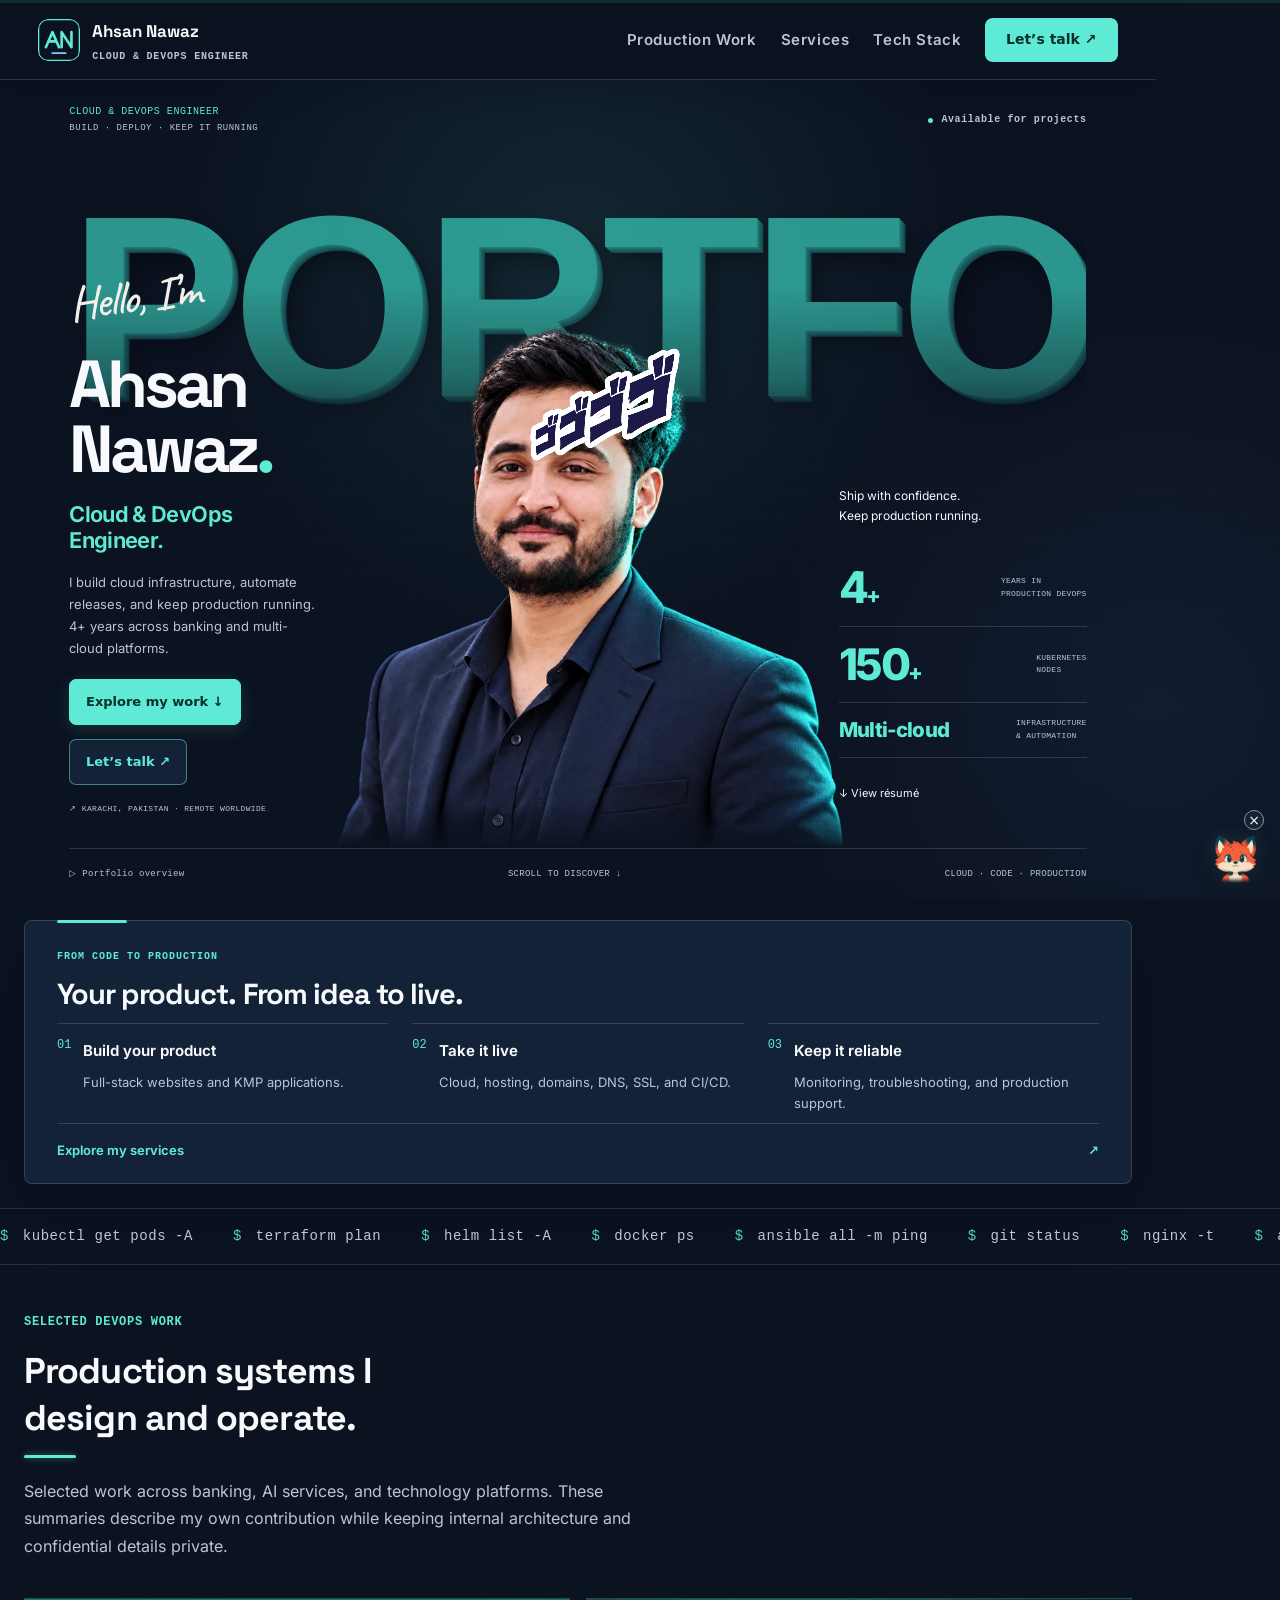
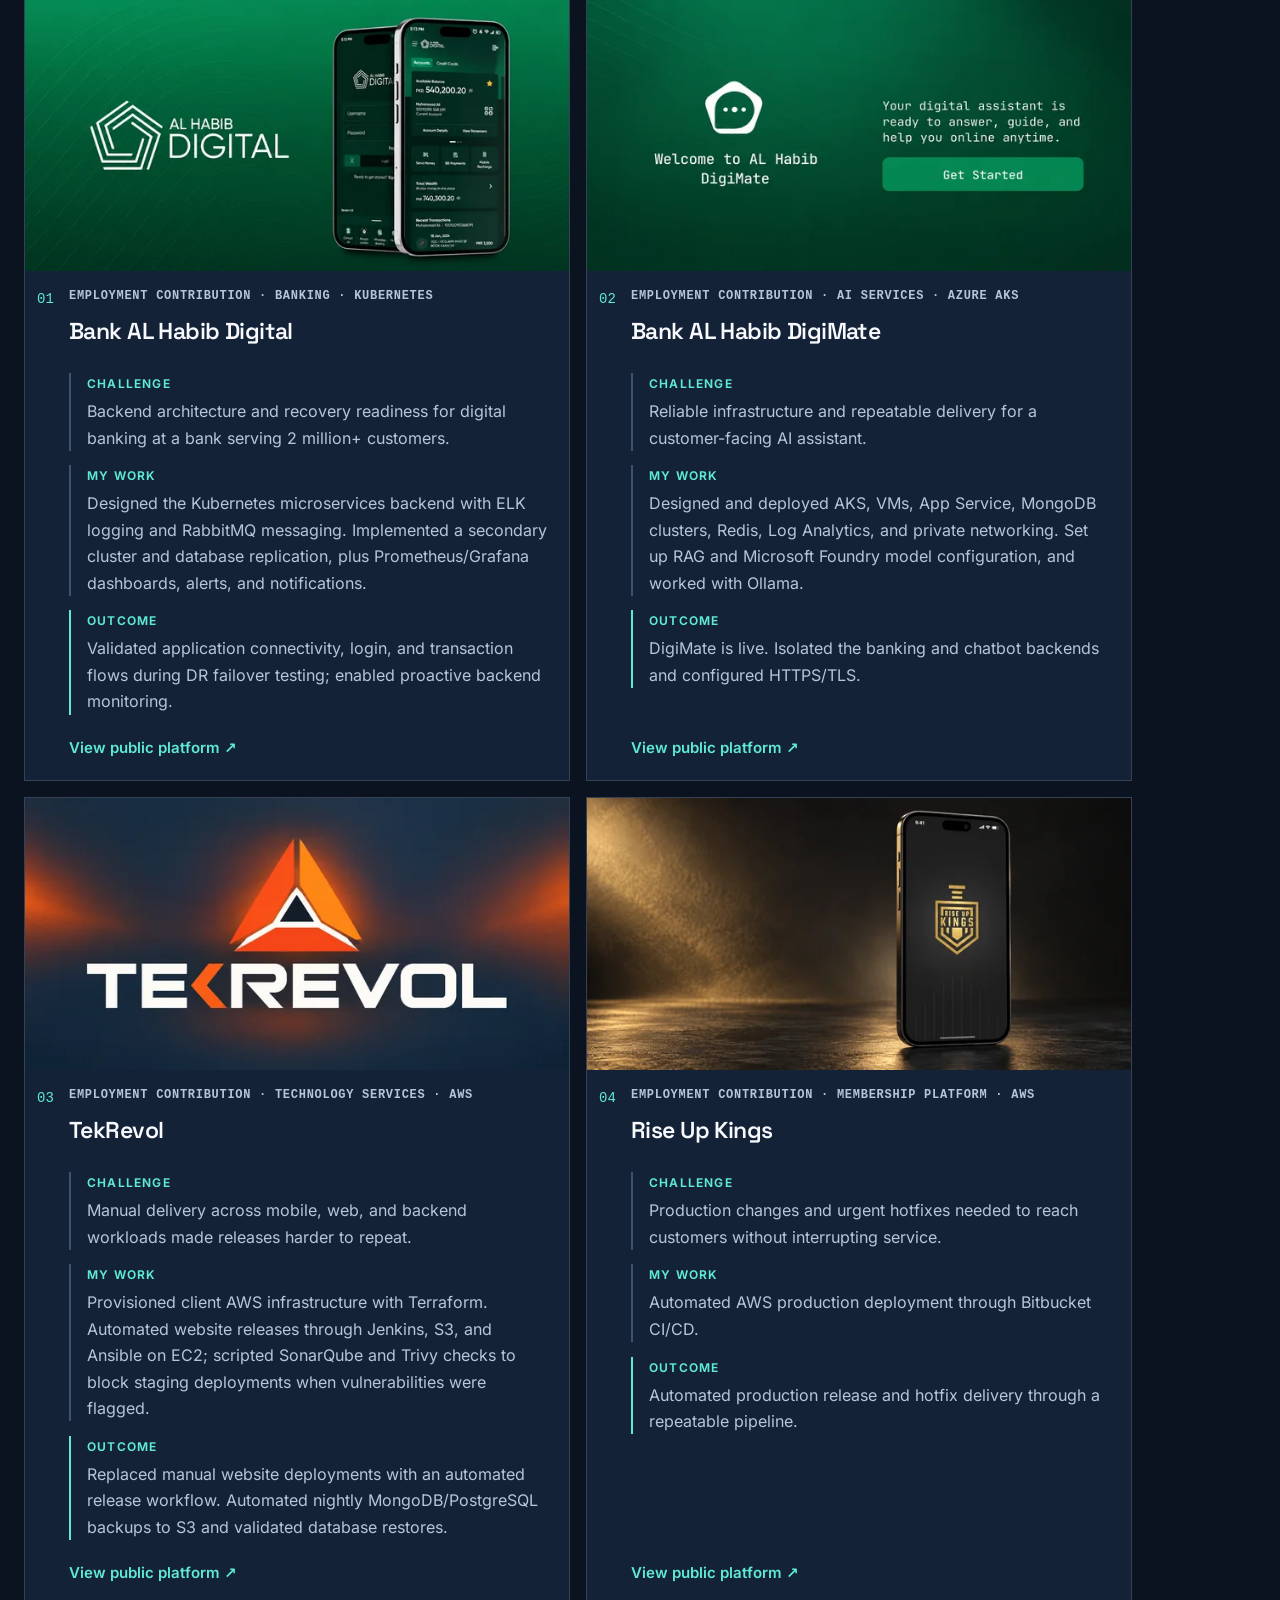
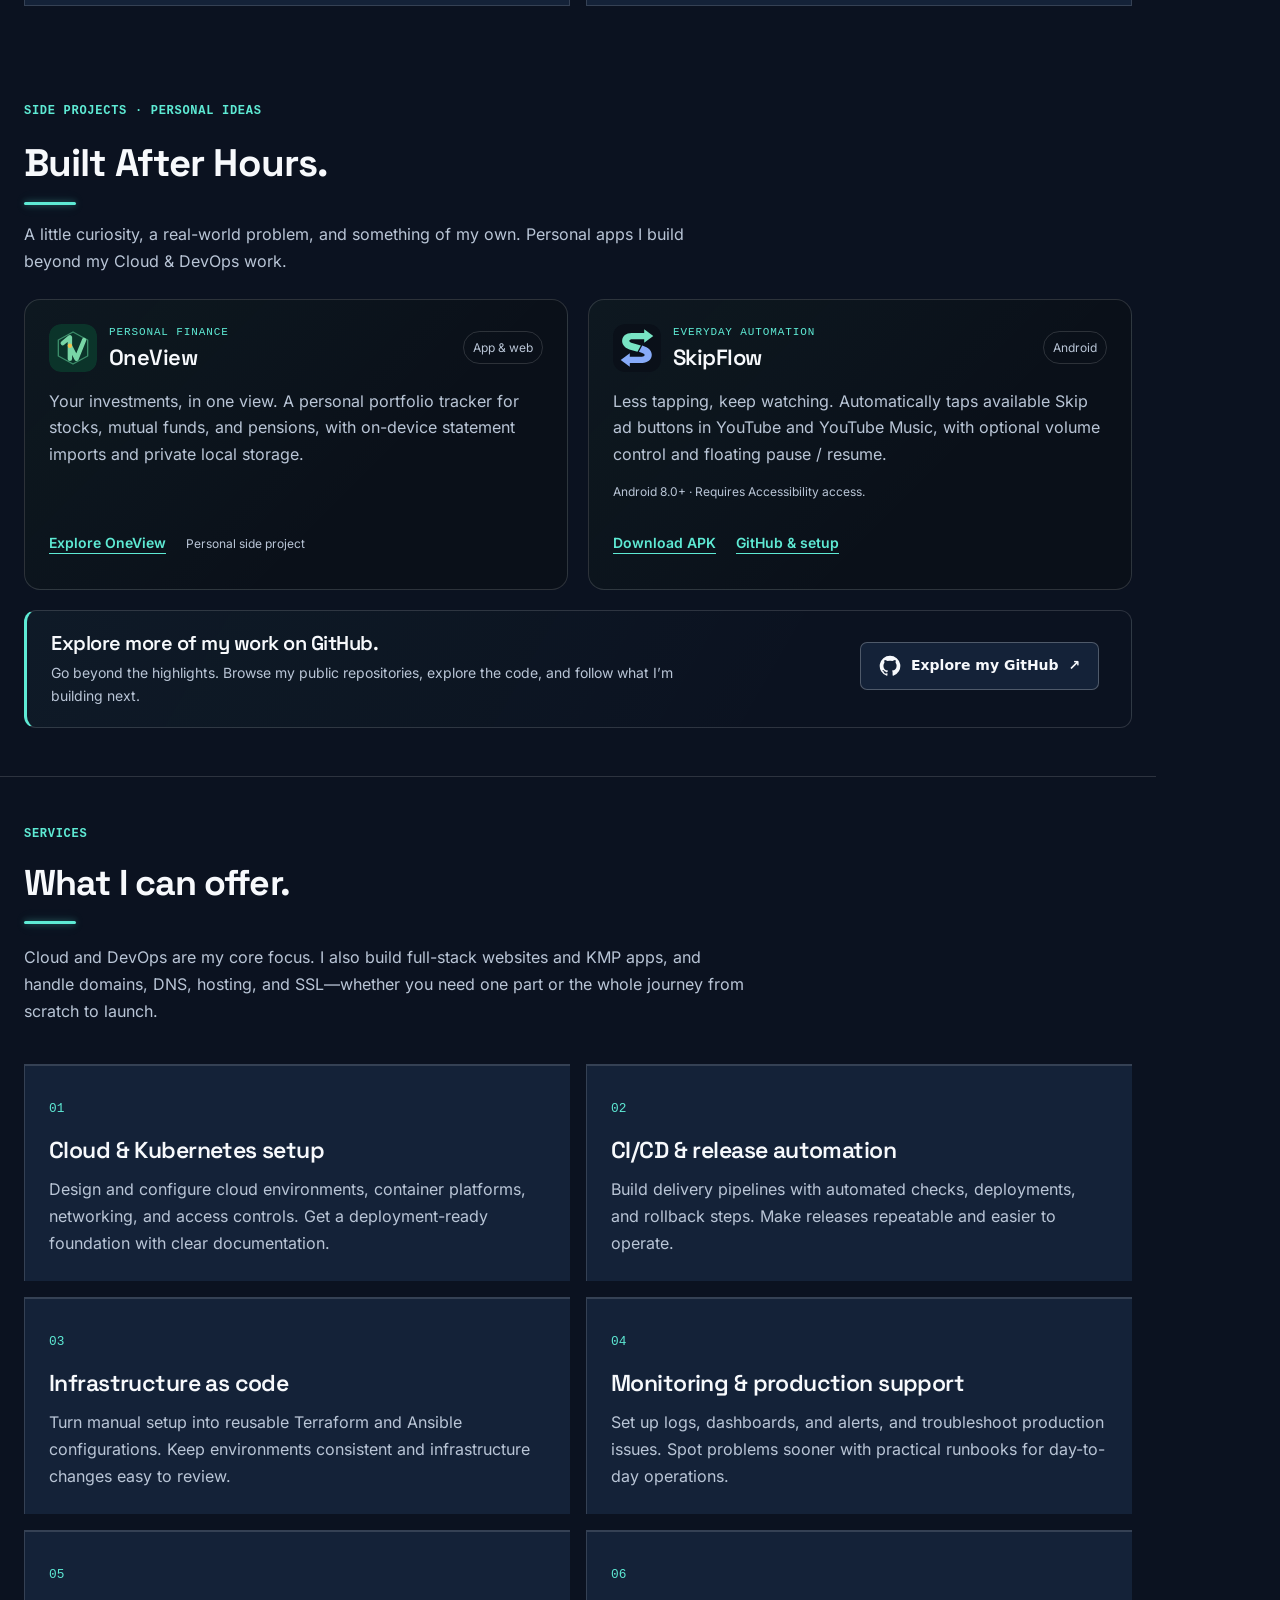
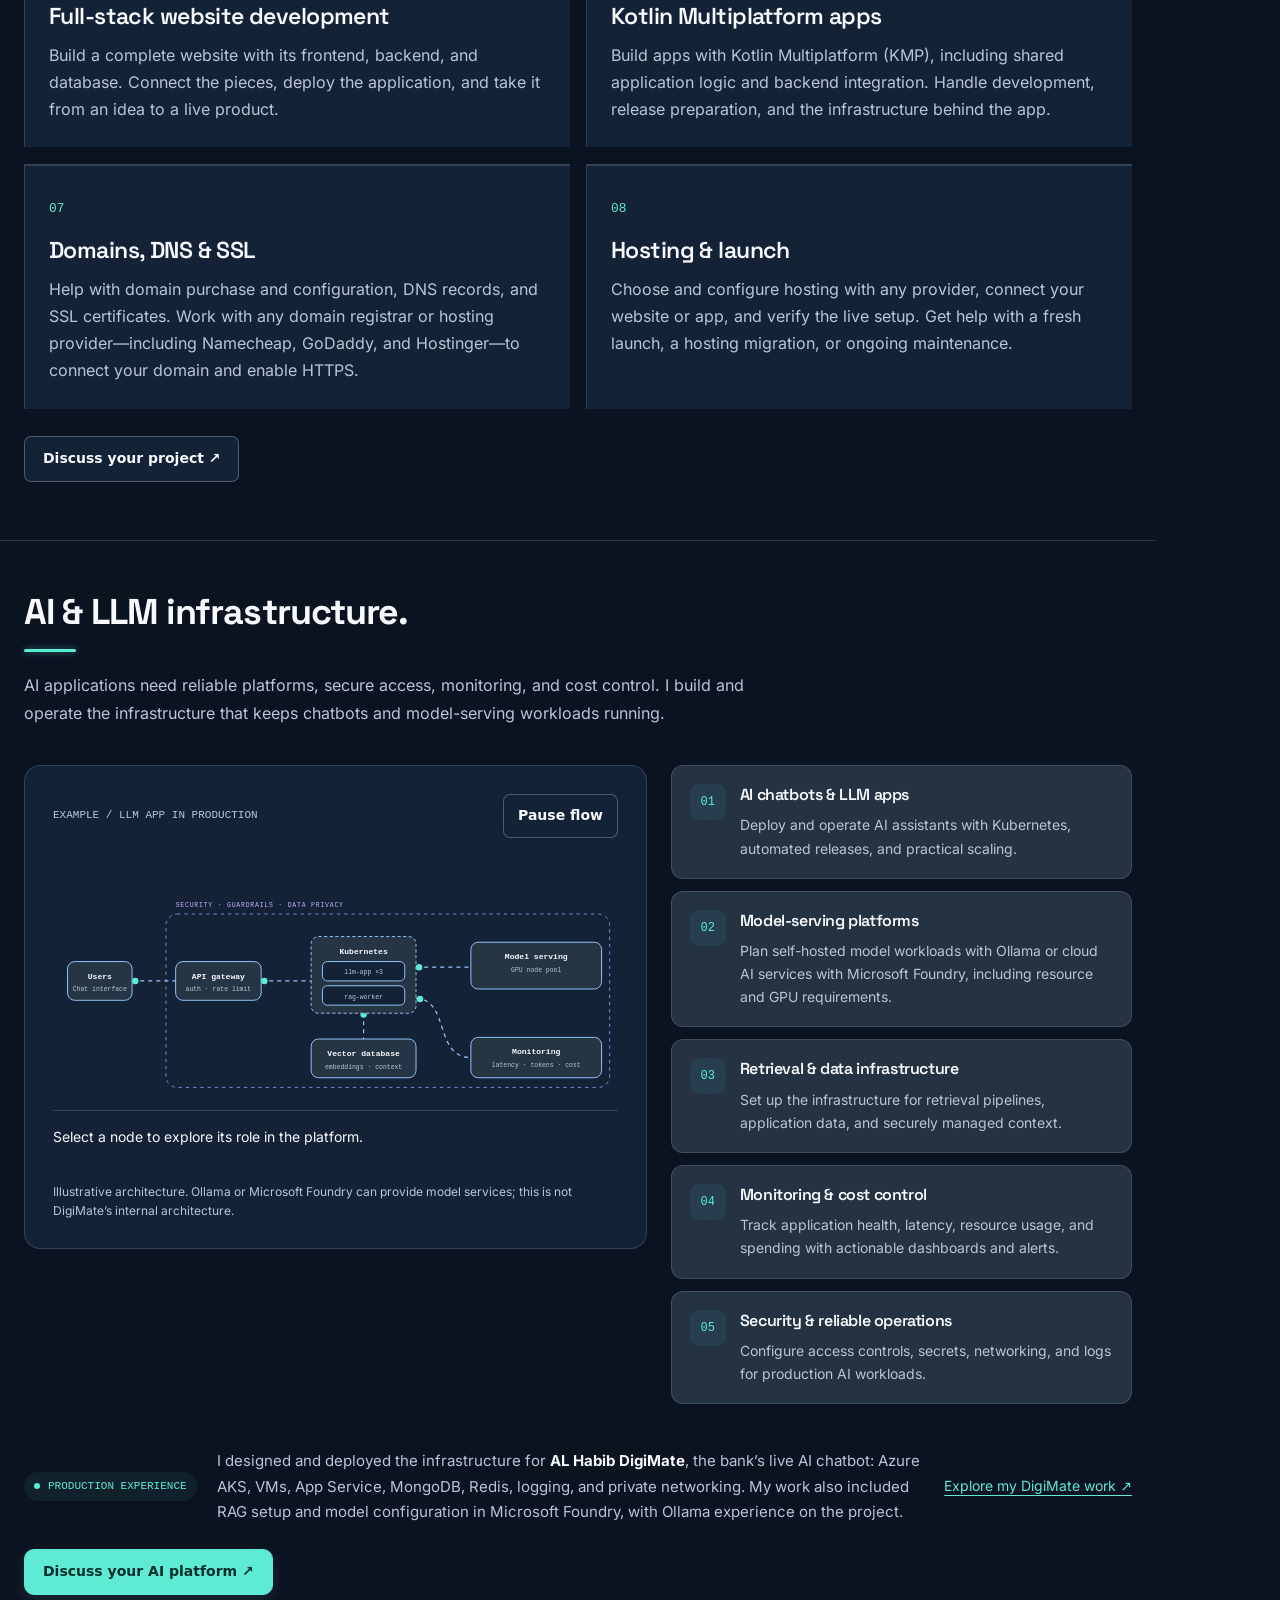
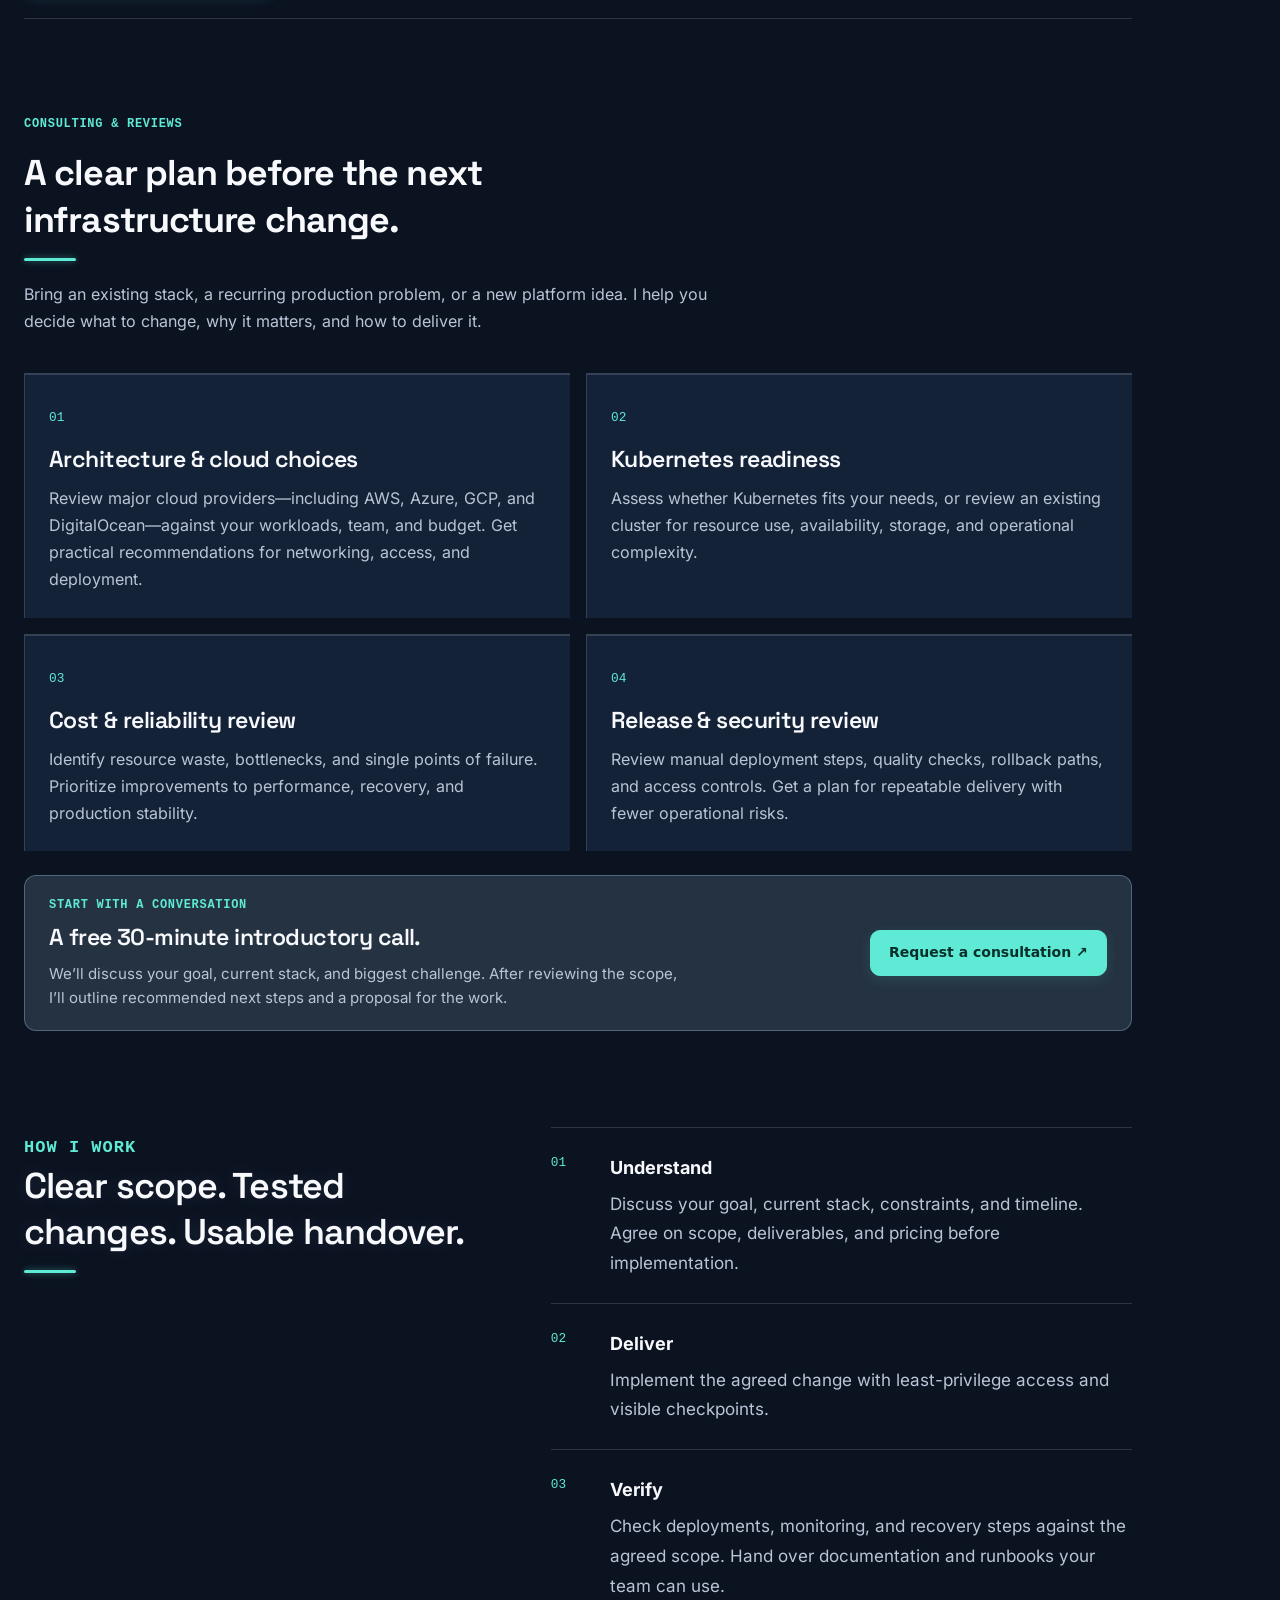
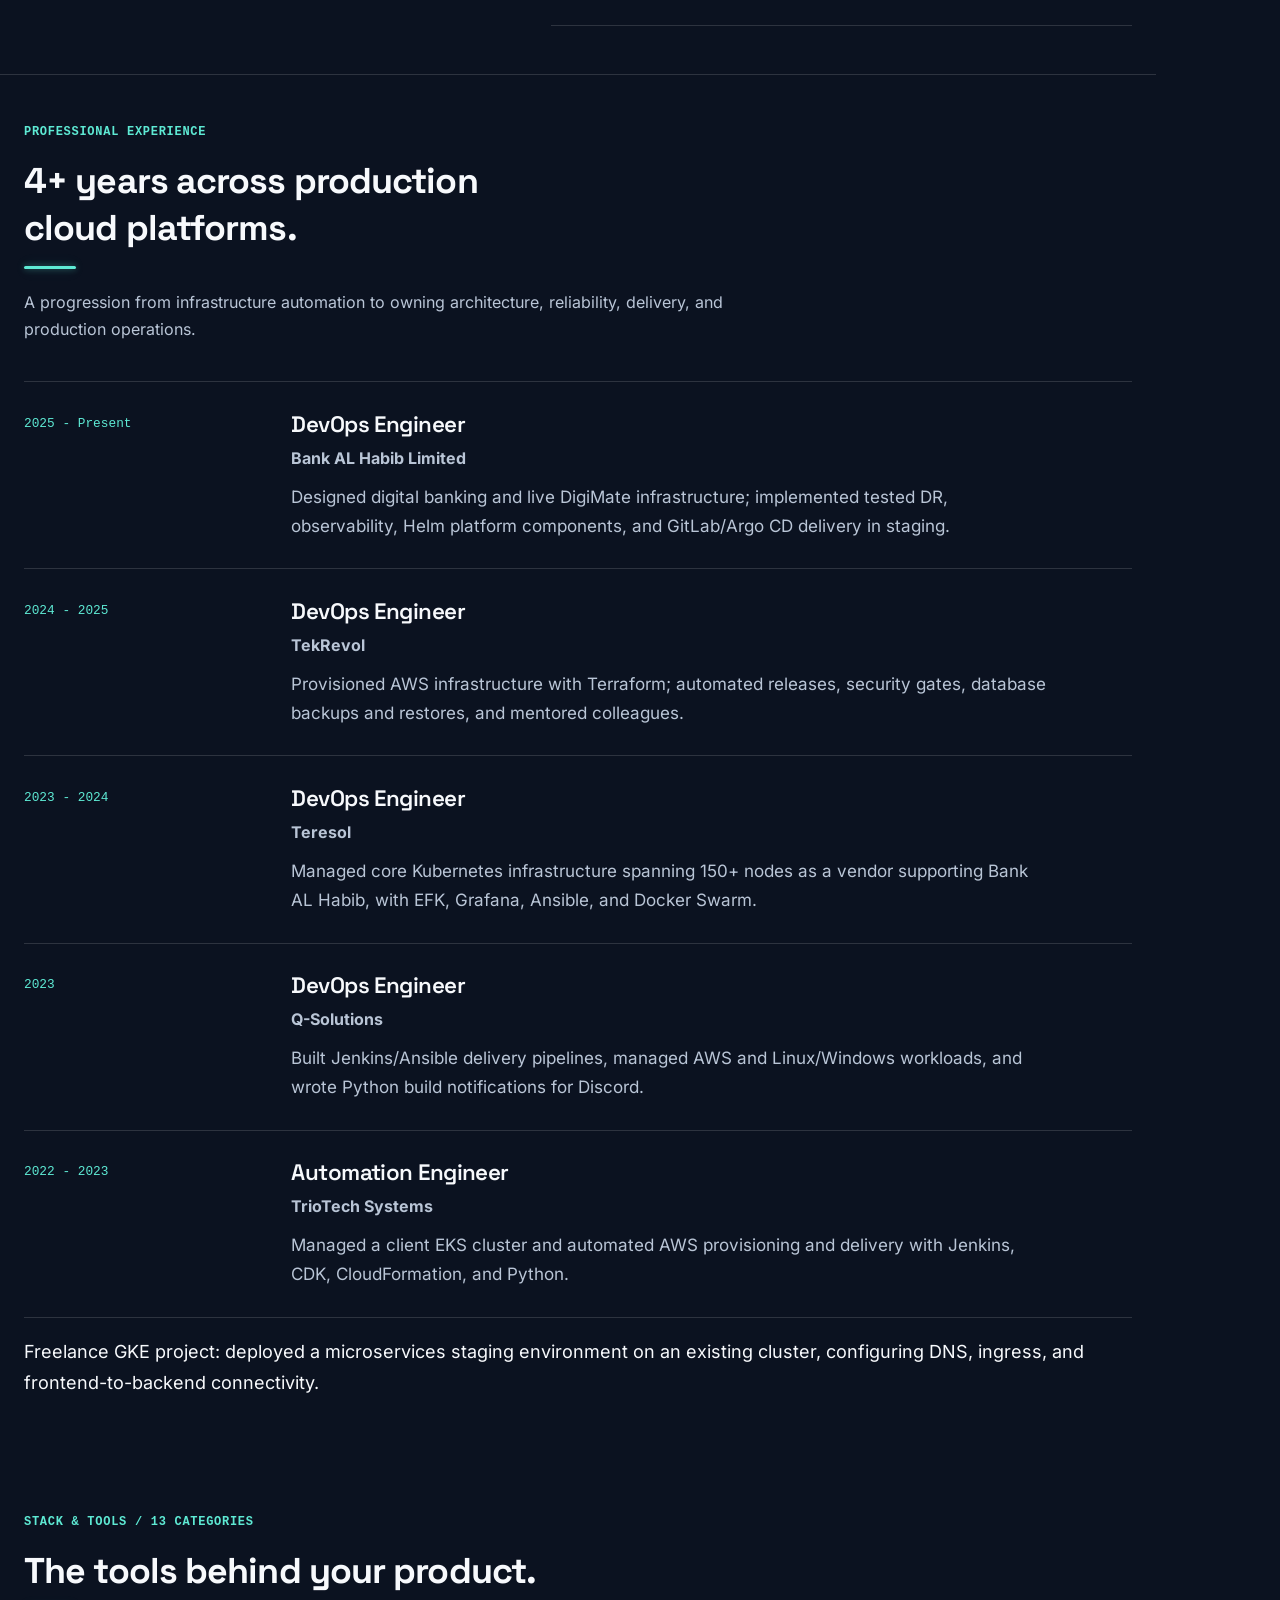
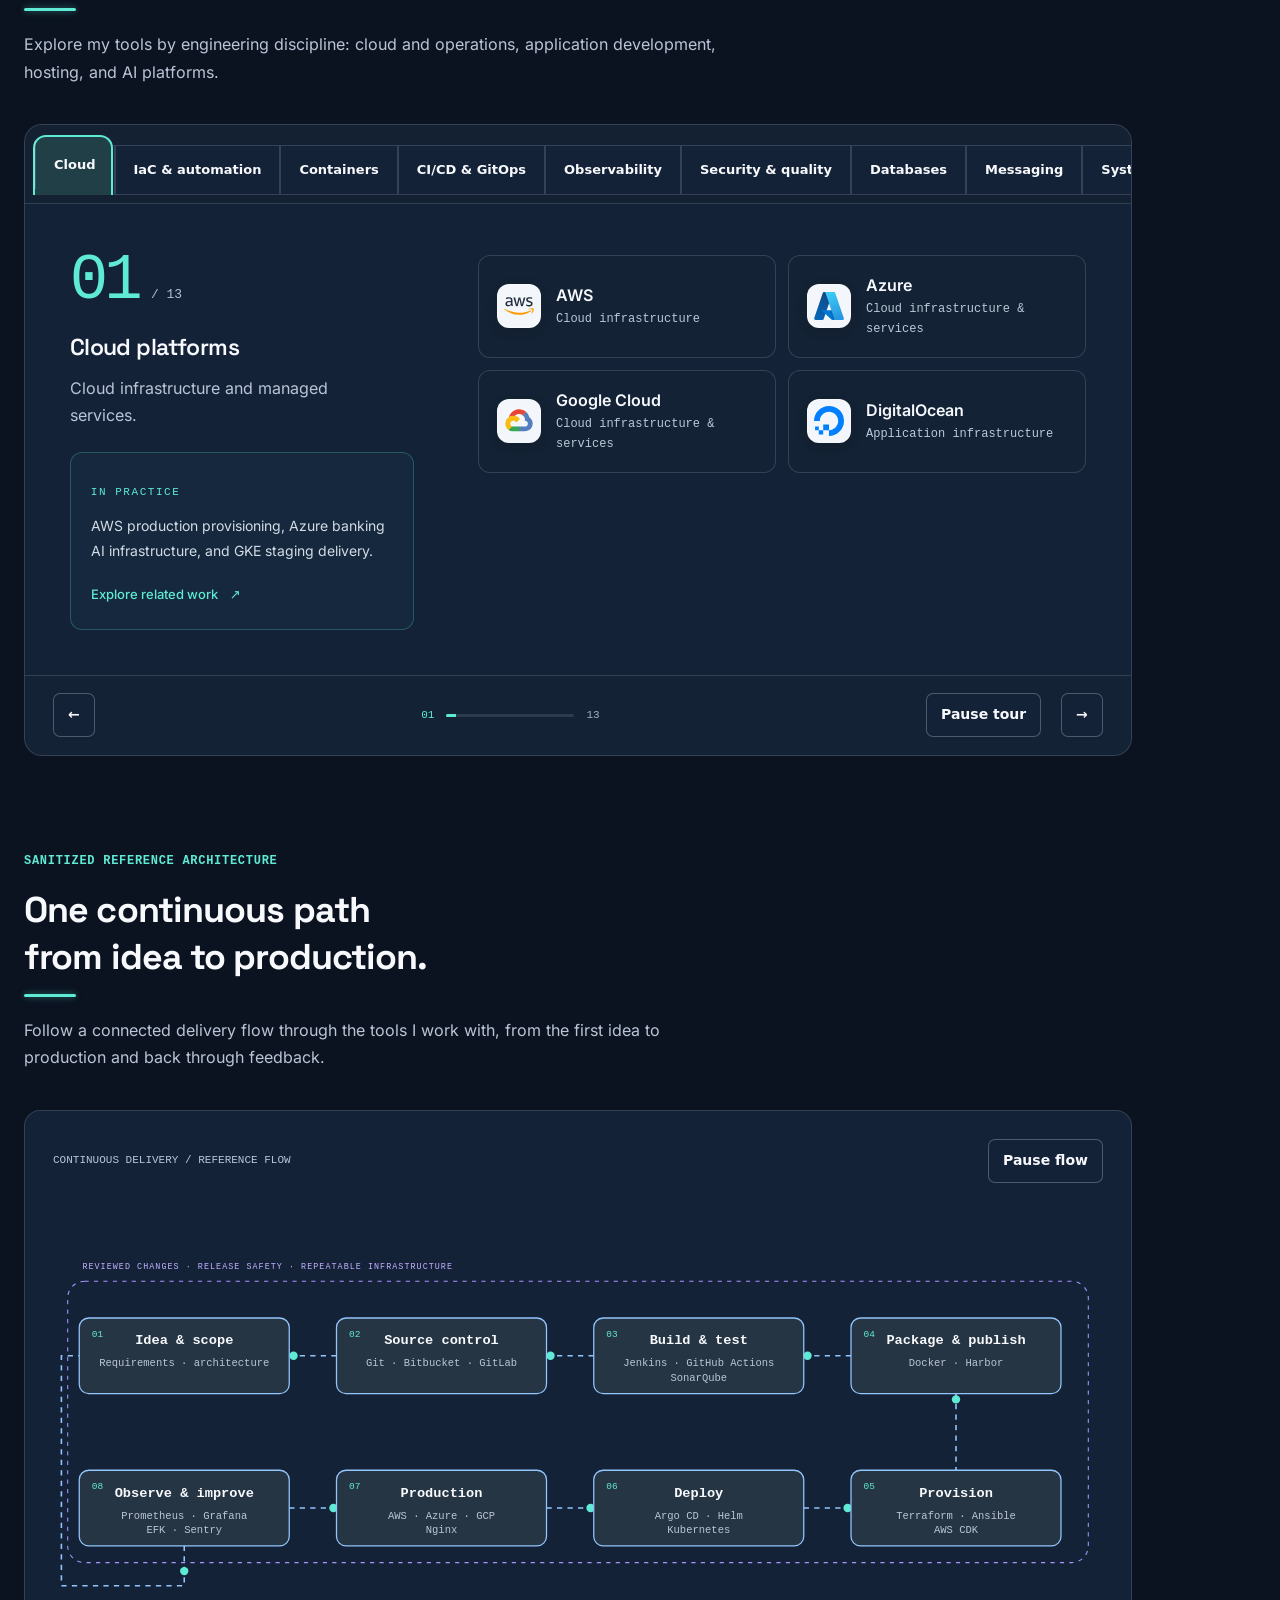
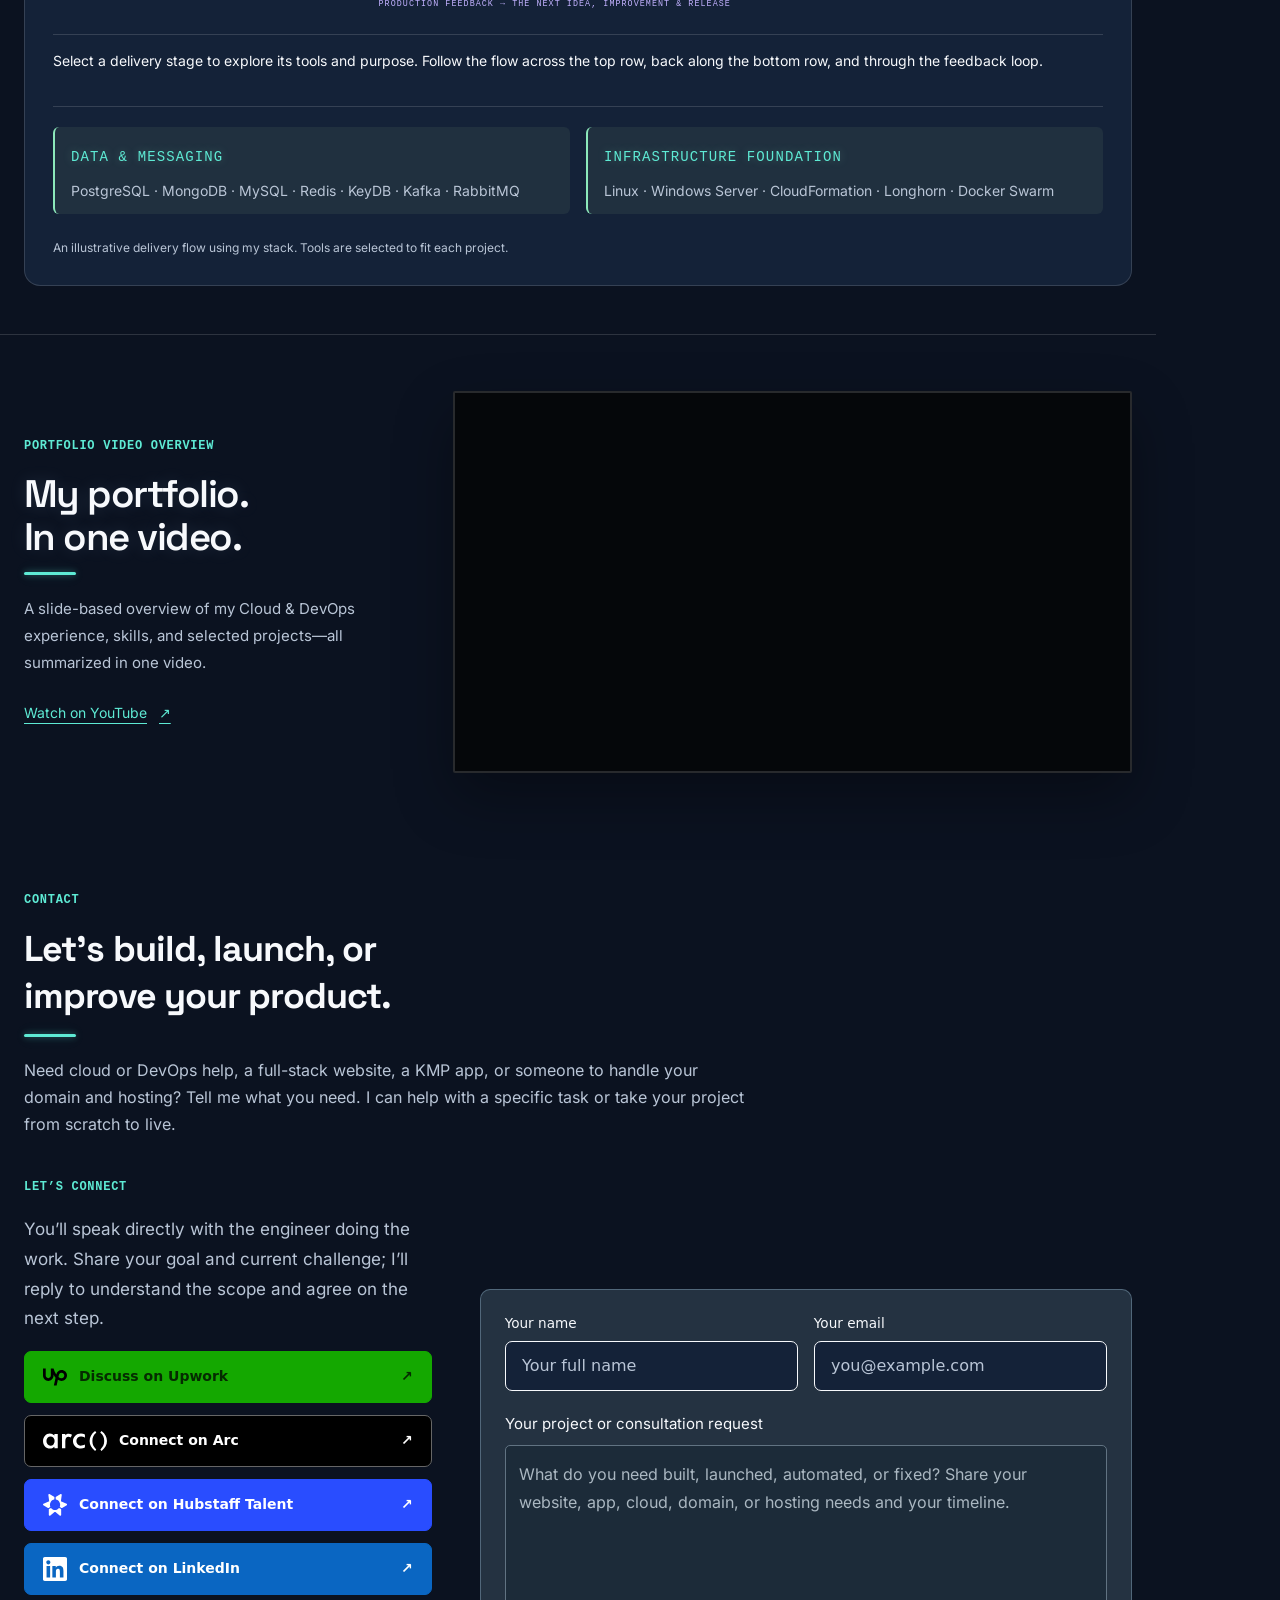
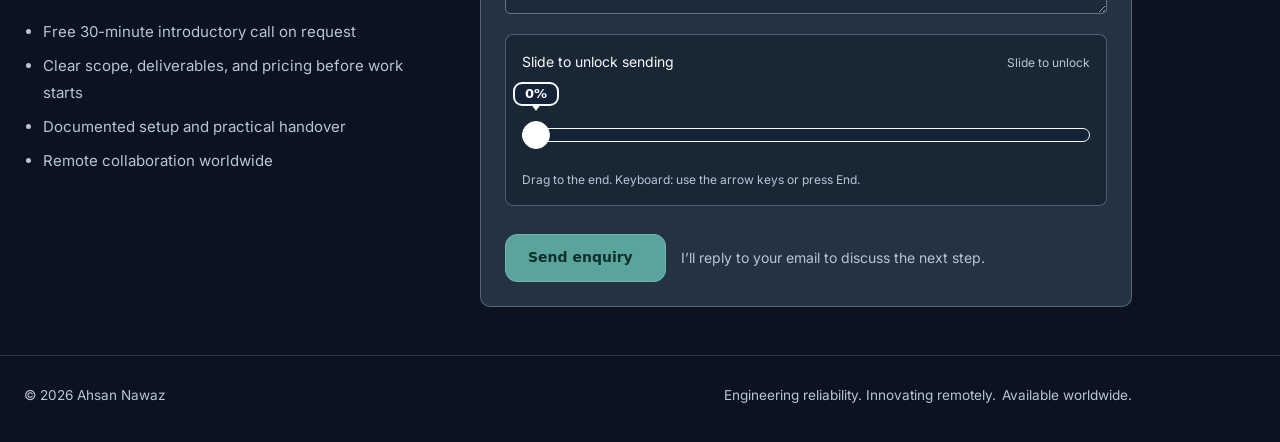
==== commit 57edb4ce: "added vfx" ====
--- a/index.html
+++ b/index.html
@@ -29,7 +29,7 @@
   <link rel="preload" href="assets/fonts/inter-latin-variable.woff2" as="font" type="font/woff2" crossorigin>
   <link rel="preload" href="assets/fonts/space-grotesk-latin-variable.woff2" as="font" type="font/woff2" crossorigin>
   <link rel="stylesheet" href="styles.css">
-  <link rel="stylesheet" href="devops-theme.css?v=20261124-buttons">
+  <link rel="stylesheet" href="devops-theme.css?v=20261125-progress-wide">
   <link rel="stylesheet" href="clarity-theme.css?v=20261124-card-fix">
   <script src="script.js?v=20261102-ticker" defer></script>
   <script src="stack-explorer.js?v=20261125-sakuga-tabs" defer></script>
@@ -45,12 +45,13 @@
   <script src="ai-diagram.js?v=20261024-foundry" defer></script>
   <script src="page-mascot.js?v=20261103-section-contact" defer></script>
   <link rel="stylesheet" href="cinematic.css?v=20261124-wide-short-services">
-  <script src="portfolio-atmosphere.js?v=20261102-loader" defer></script>
+  <script src="progress.js?v=20261125" defer></script>
+  <script src="portfolio-atmosphere.js?v=20261125-progress" defer></script>
   <script src="cinematic.js?v=20261102o" defer></script>
 </head>
 <body class="clarity-theme cinematic">
   <div id="portfolio-loader" role="status" aria-label="Loading Ahsan Nawaz’s portfolio">
-    <div class="loader-inner"><span class="loader-mark">AN<span></span></span><p>$ kubectl get portfolio -n ahsan-nawaz</p><div class="loader-track"><i></i></div><div class="loader-meta"><span>Preparing the experience</span><b aria-hidden="true">0%</b></div></div>
+    <div class="loader-inner"><span class="loader-mark">AN<span></span></span><p>$ kubectl get portfolio -n ahsan-nawaz</p><sakuga-progress label="Loading portfolio fonts and images"></sakuga-progress></div>
   </div>
   <div class="cinema-atmosphere" aria-hidden="true"><span></span><span></span><i></i></div>
   <div class="chapter-backdrop" aria-hidden="true"><span></span><span></span></div>
--- a/devops-theme.css
+++ b/devops-theme.css
@@ -78,9 +78,9 @@
 .tile-fabric{position:absolute;z-index:-1;pointer-events:none;display:block}
 .fabric-tile>:not(.tile-fabric){position:relative;z-index:1}
 #portfolio-loader{position:fixed;inset:0;z-index:1000;background:#05070a;display:none;align-items:center;justify-content:center;transition:opacity .25s ease,visibility .25s}
-.js #portfolio-loader{display:flex;animation:loader-failsafe 0s 2s forwards}
+.js #portfolio-loader{display:flex;animation:loader-failsafe 0s 15s forwards}
 #portfolio-loader.is-complete{opacity:0;visibility:hidden;pointer-events:none}
-.loader-inner{width:min(420px,74vw);text-align:center}
+.loader-inner{width:min(620px,84vw);text-align:center}
 .loader-mark{display:block;position:relative;width:56px;height:56px;margin:0 auto 30px;font:20px/56px monospace;color:#dfe7e0}
 .loader-mark>span{position:absolute;inset:0;border:1px solid #5eead455;border-top-color:#5eead4;animation:loader-orbit 2.4s linear infinite}
 .loader-inner>p{font:10px monospace;letter-spacing:.3em;color:#929d99;margin-bottom:24px}
@@ -887,3 +887,6 @@
 body .theme-nav .nav-contact,
 body button:not([class*="fox-"]),
 body input:is([type="submit"],[type="button"],[type="reset"]){border-radius:var(--button-radius)!important}
+
+/* Opening progress: leave space for the component’s cloud and ground effects. */
+.loader-inner sakuga-progress{margin:0 auto 20px;--sk-progress-width:100%}
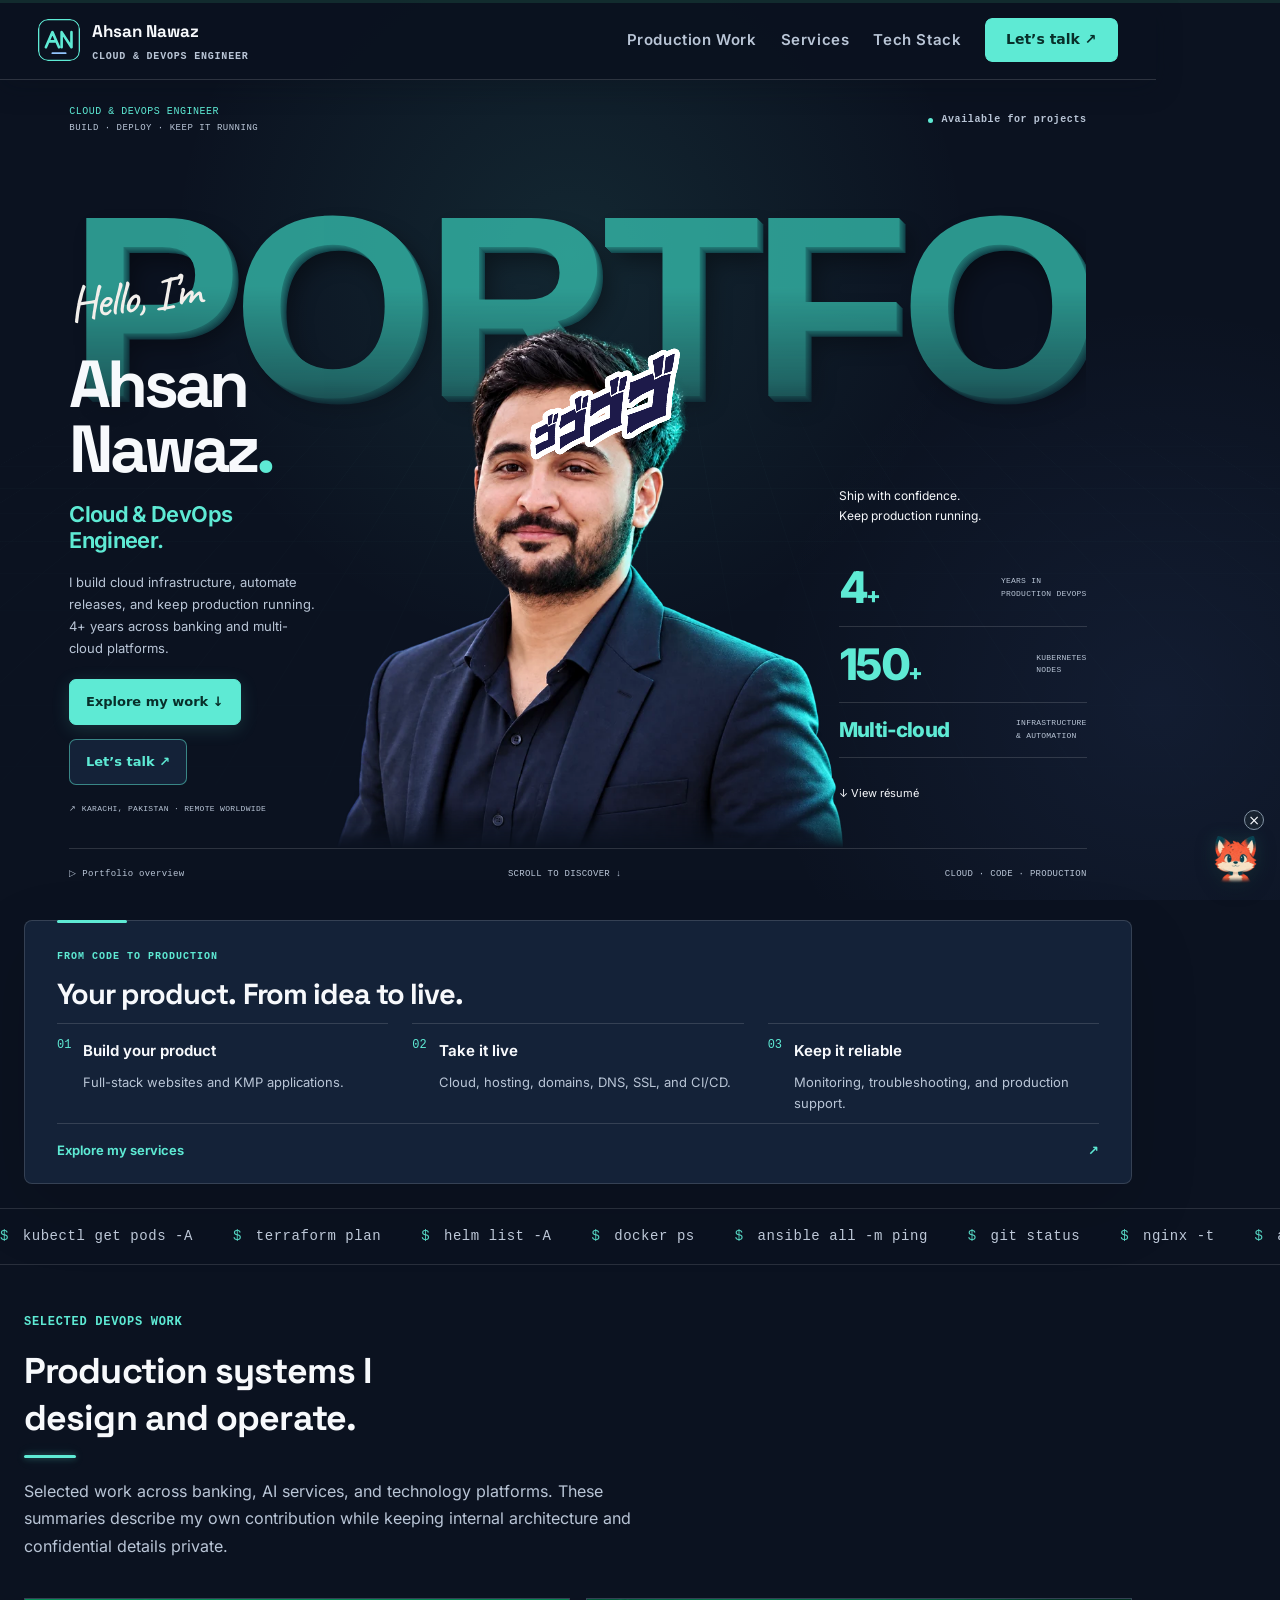
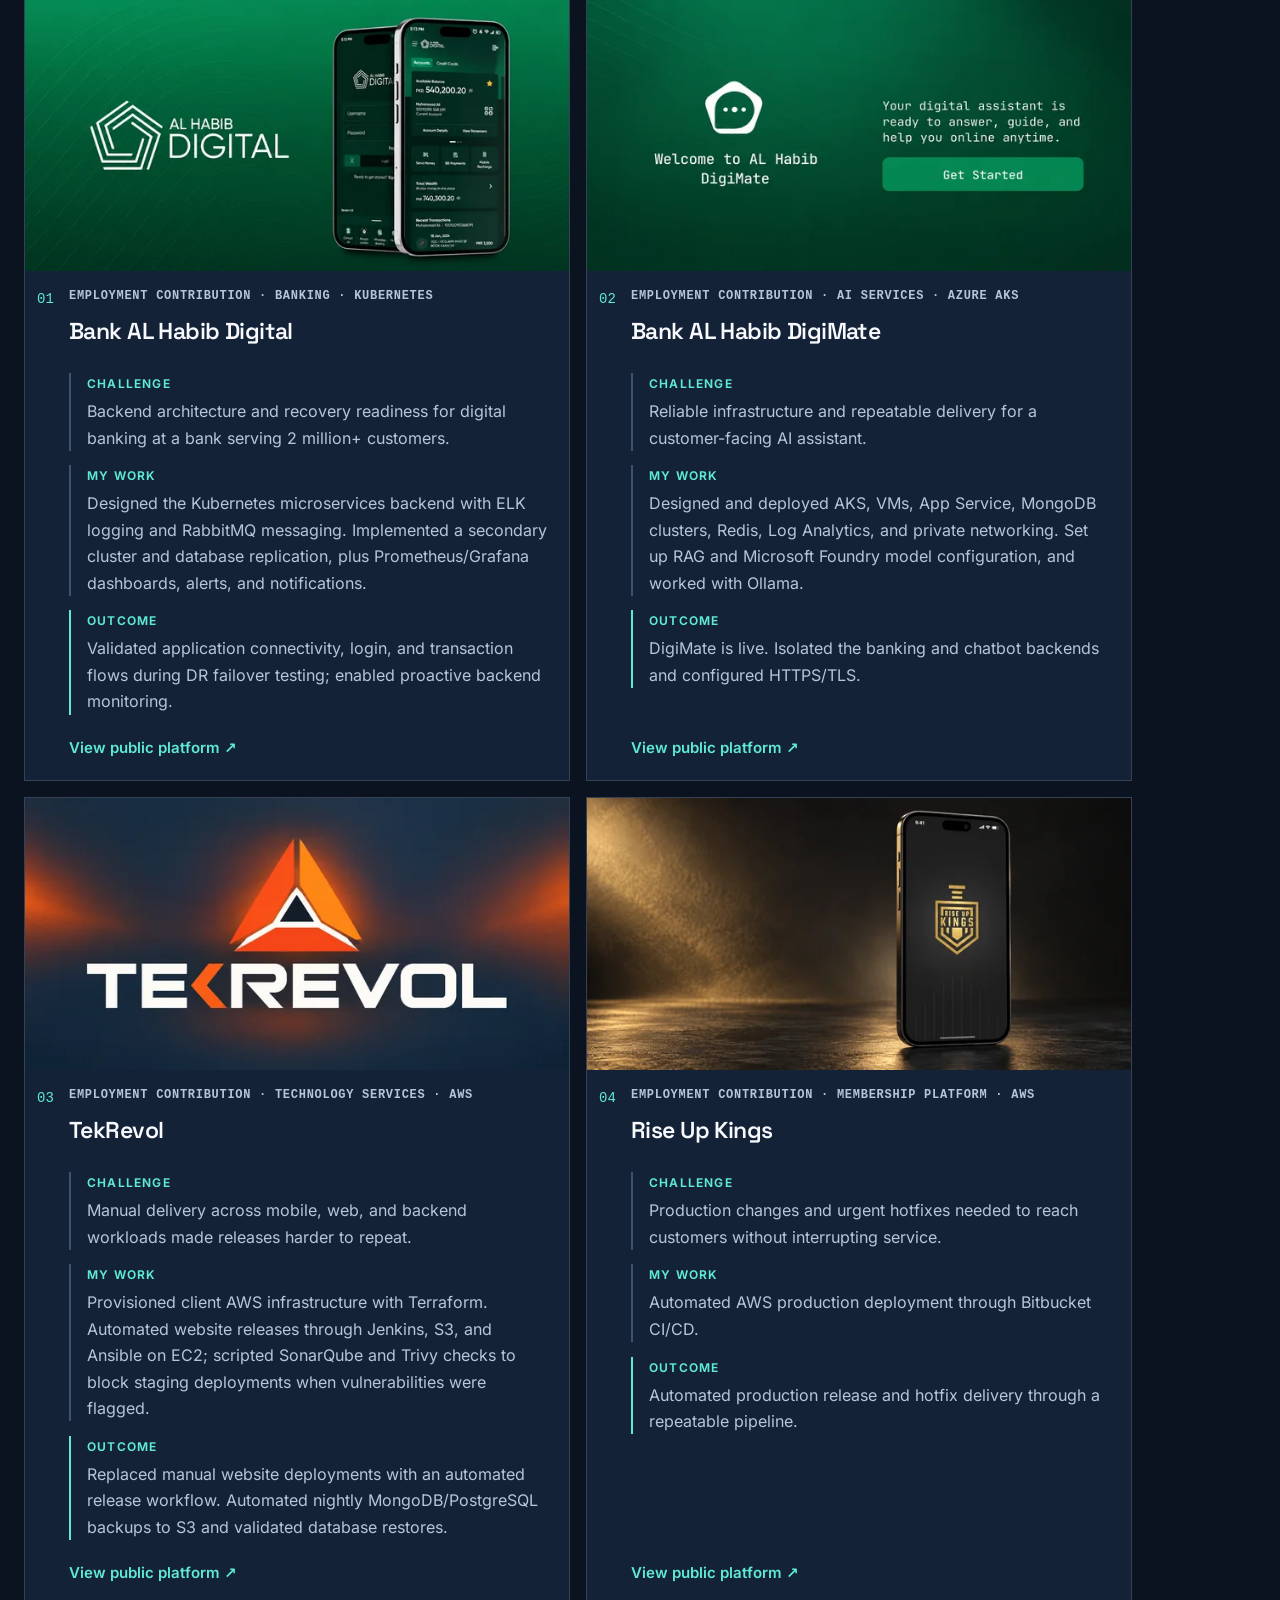
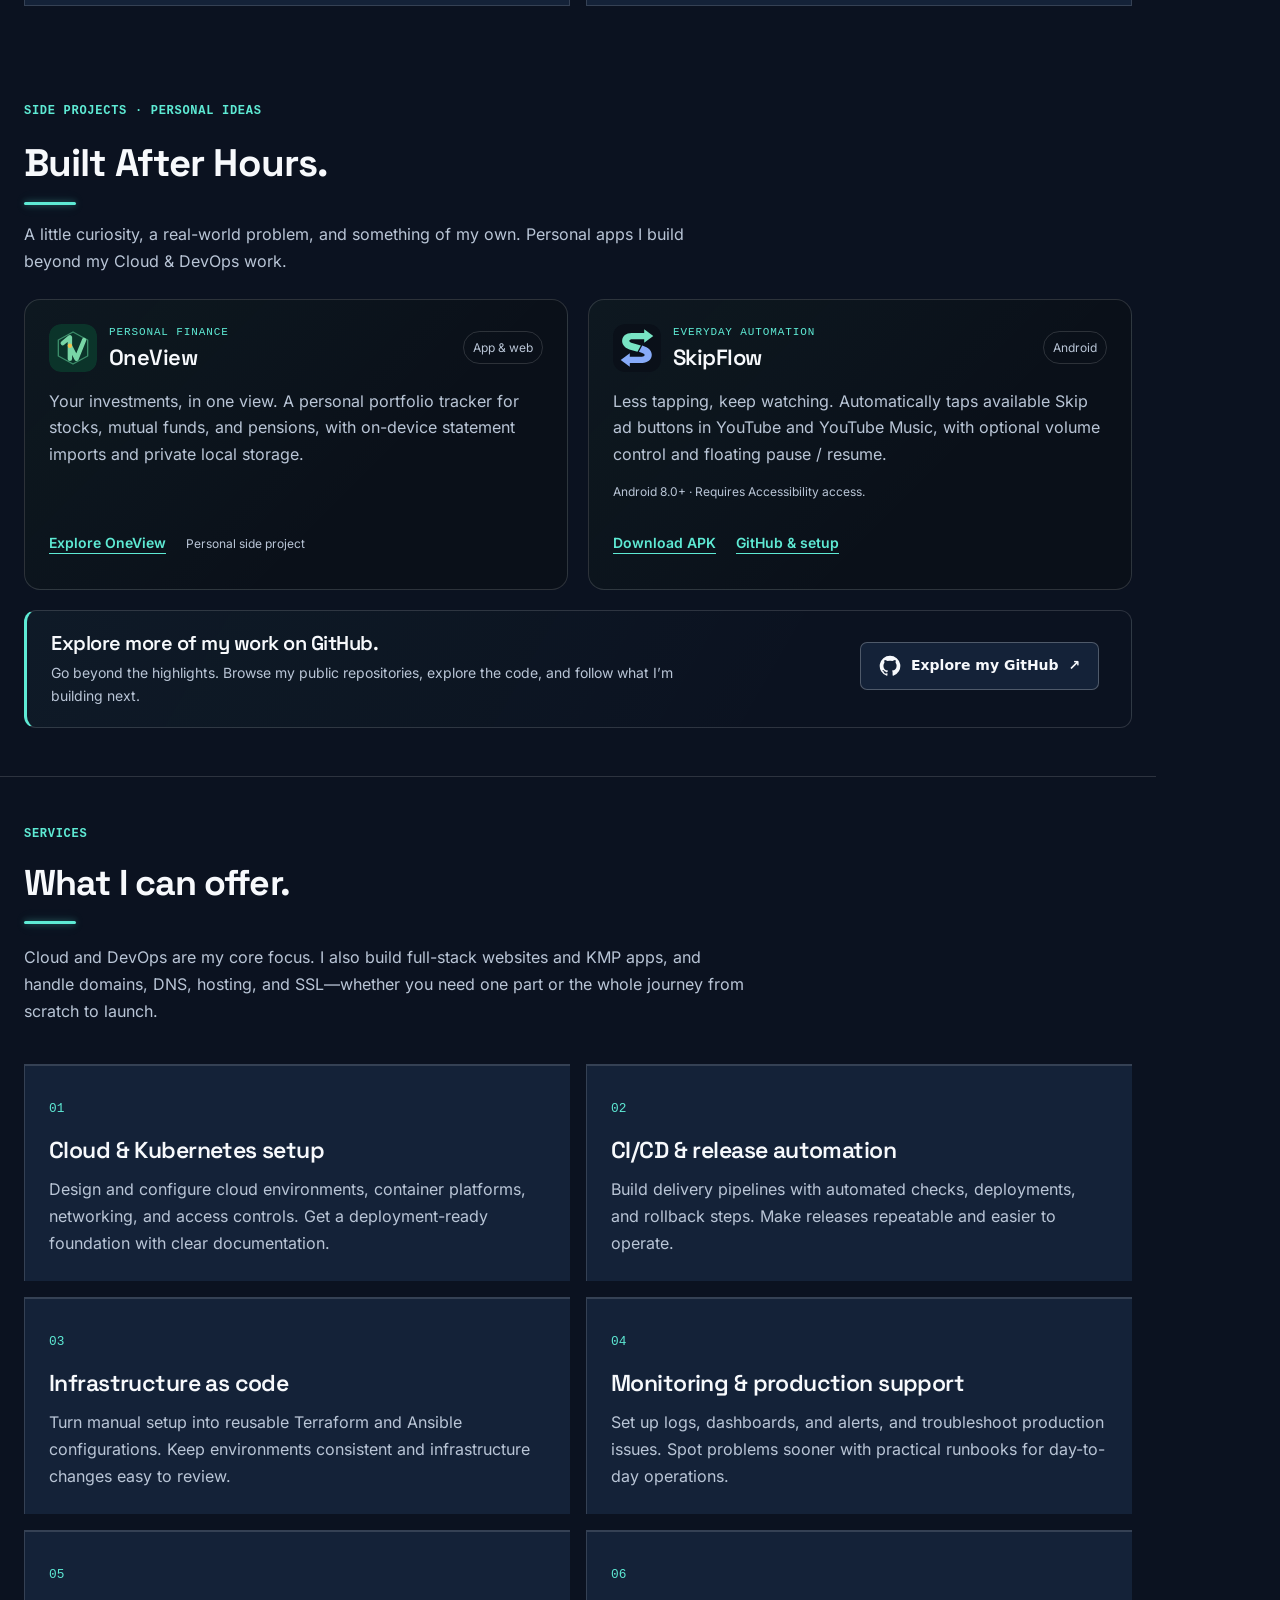
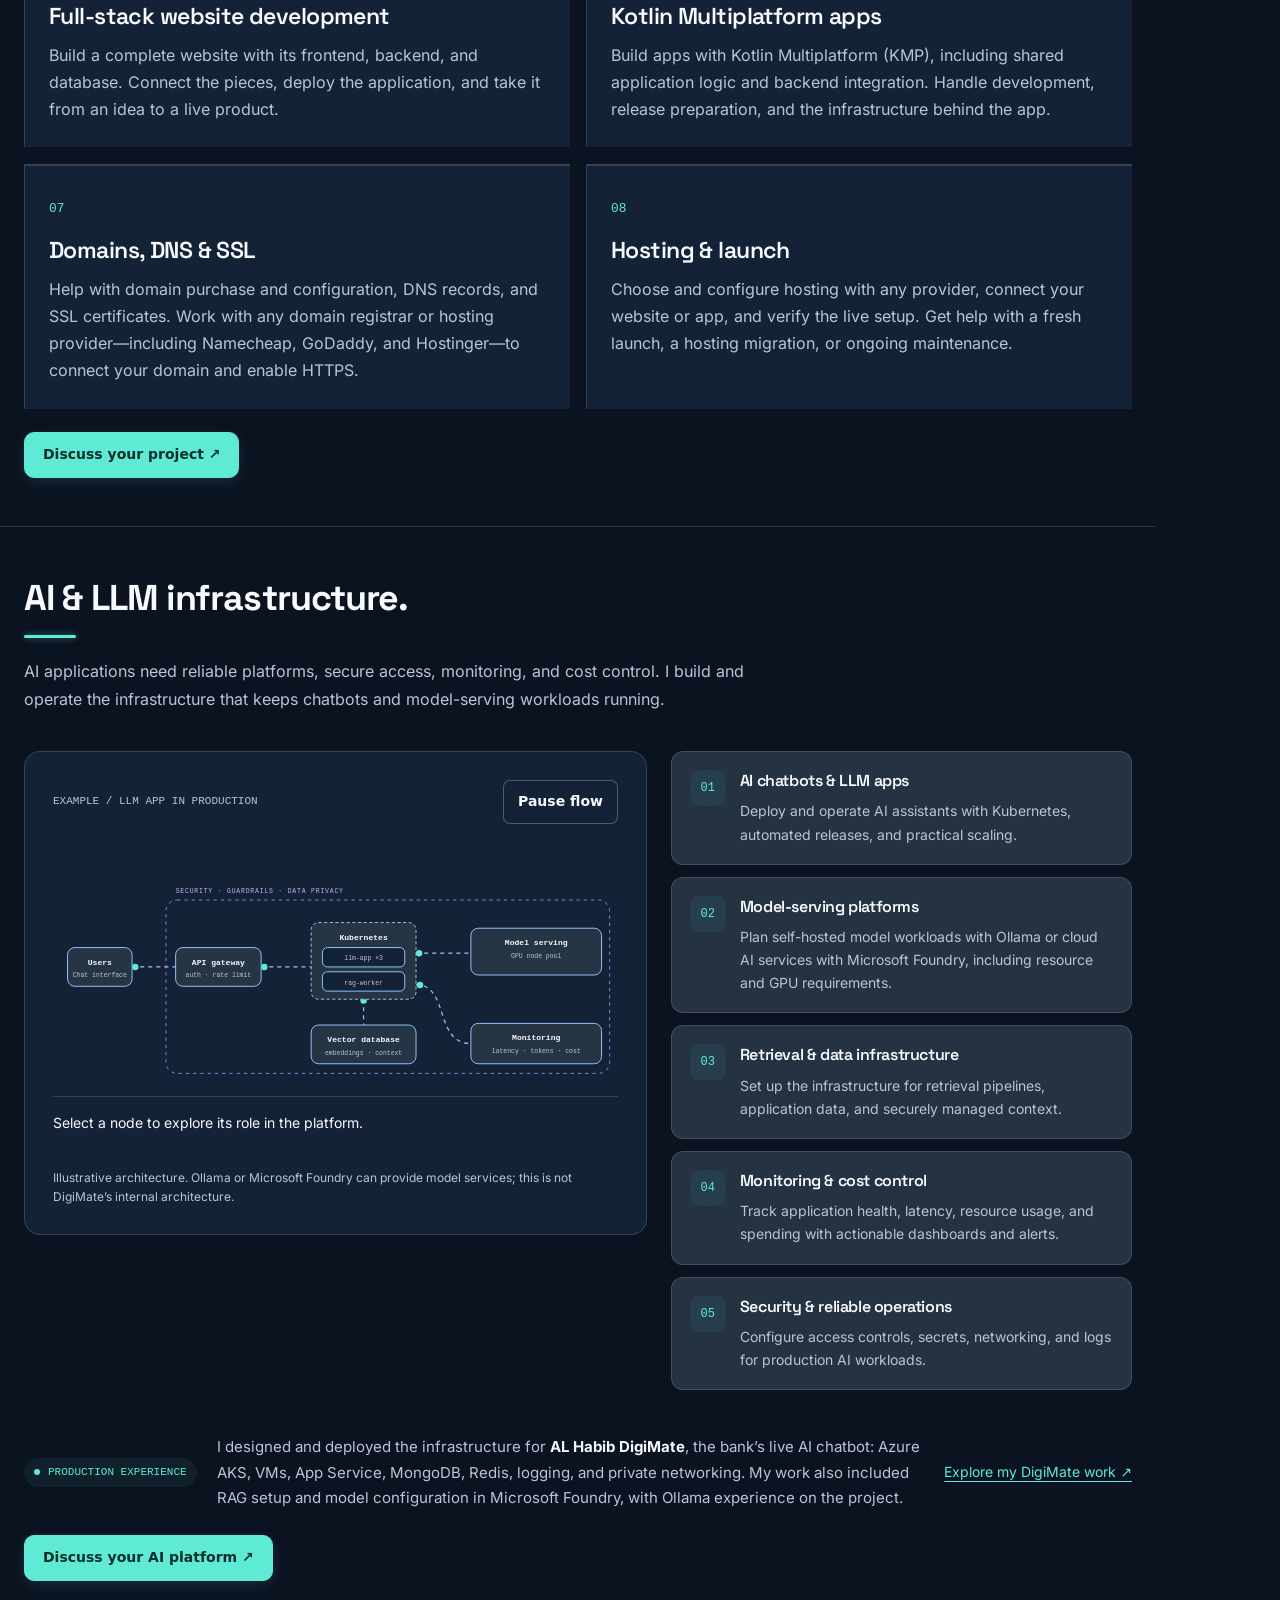
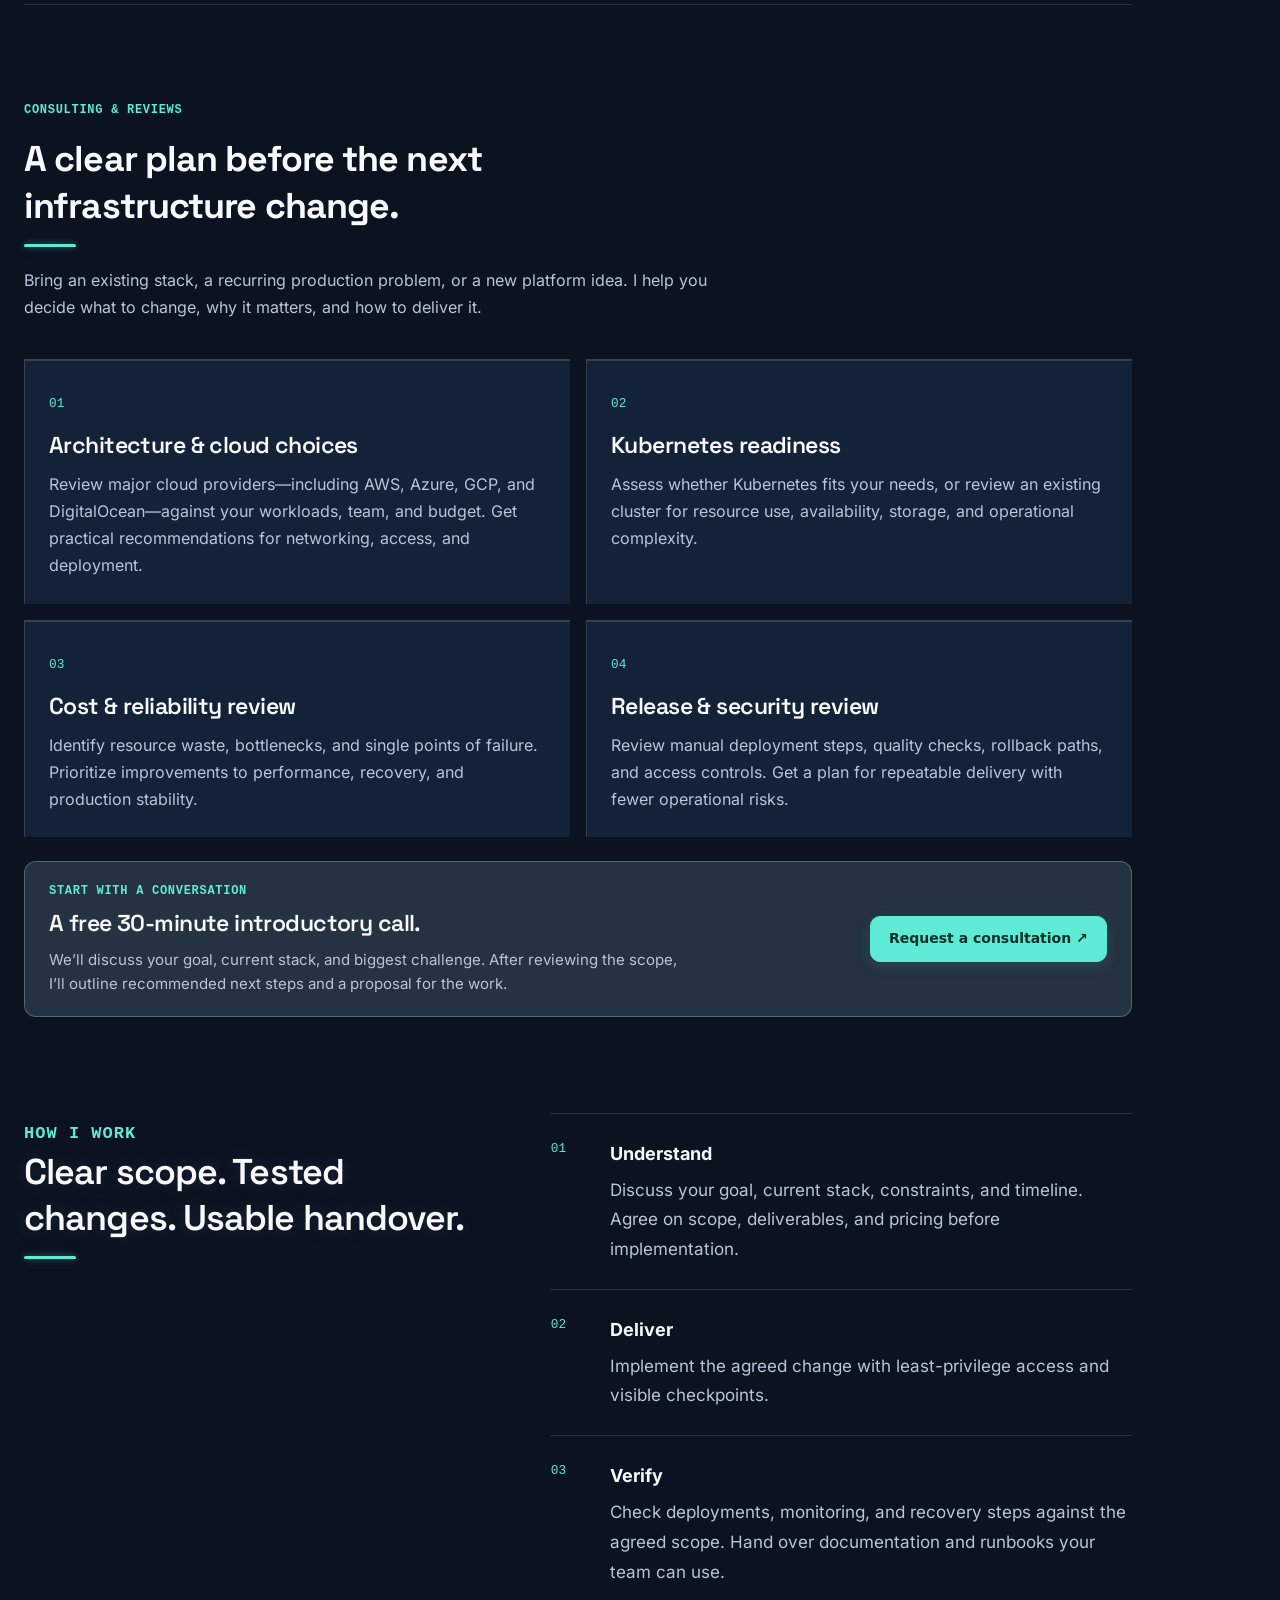
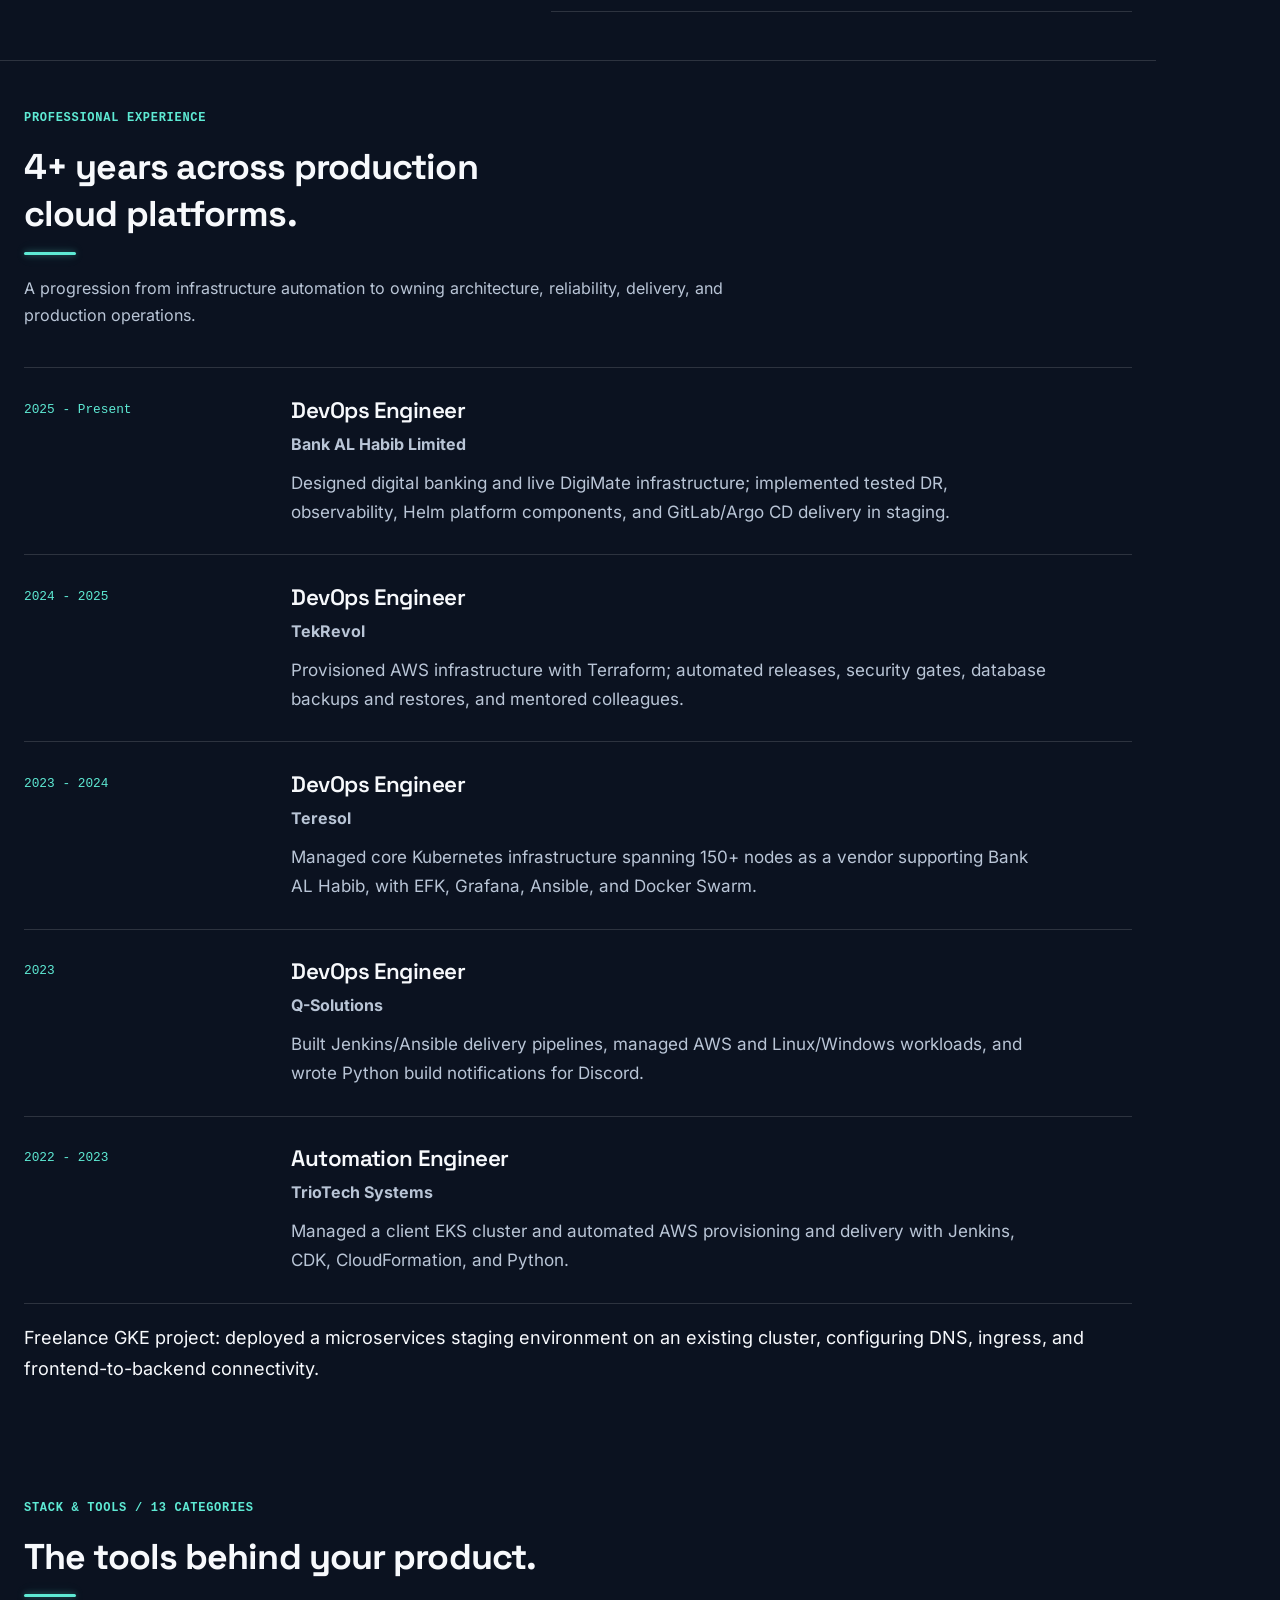
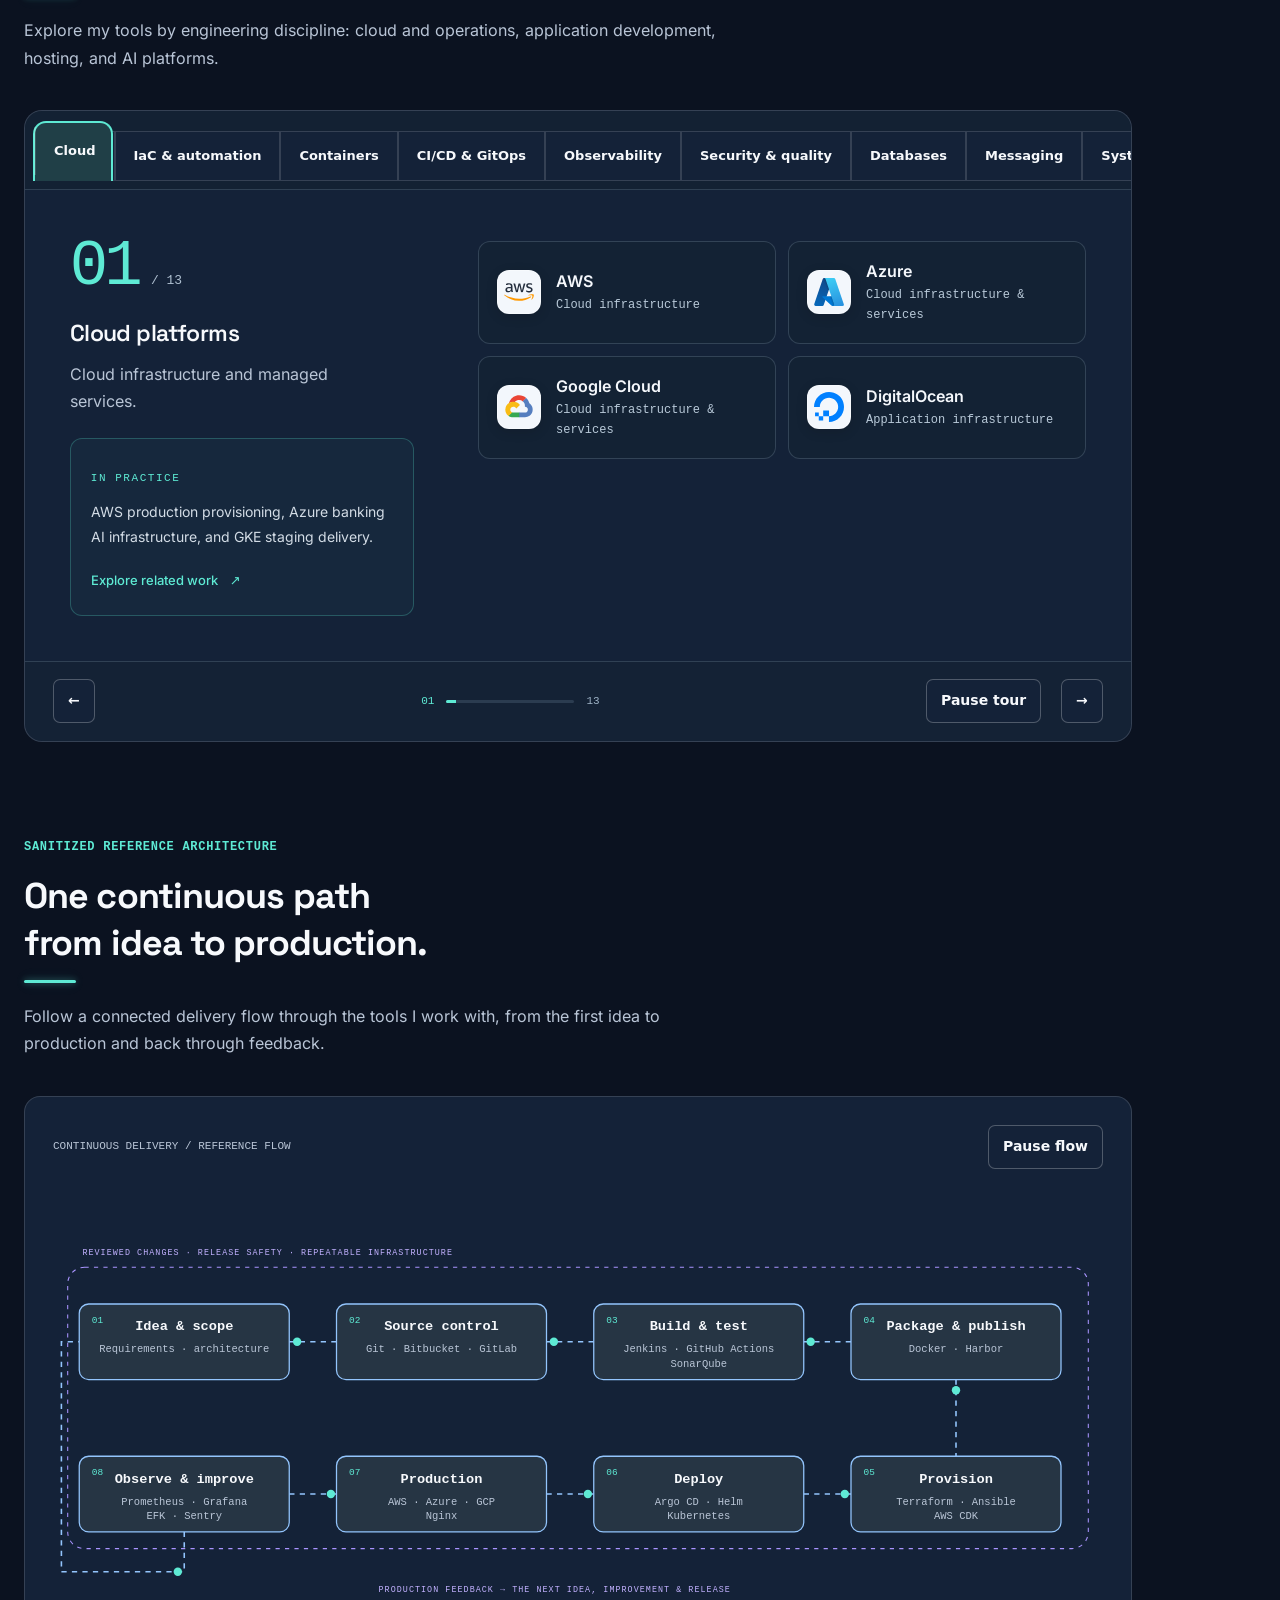
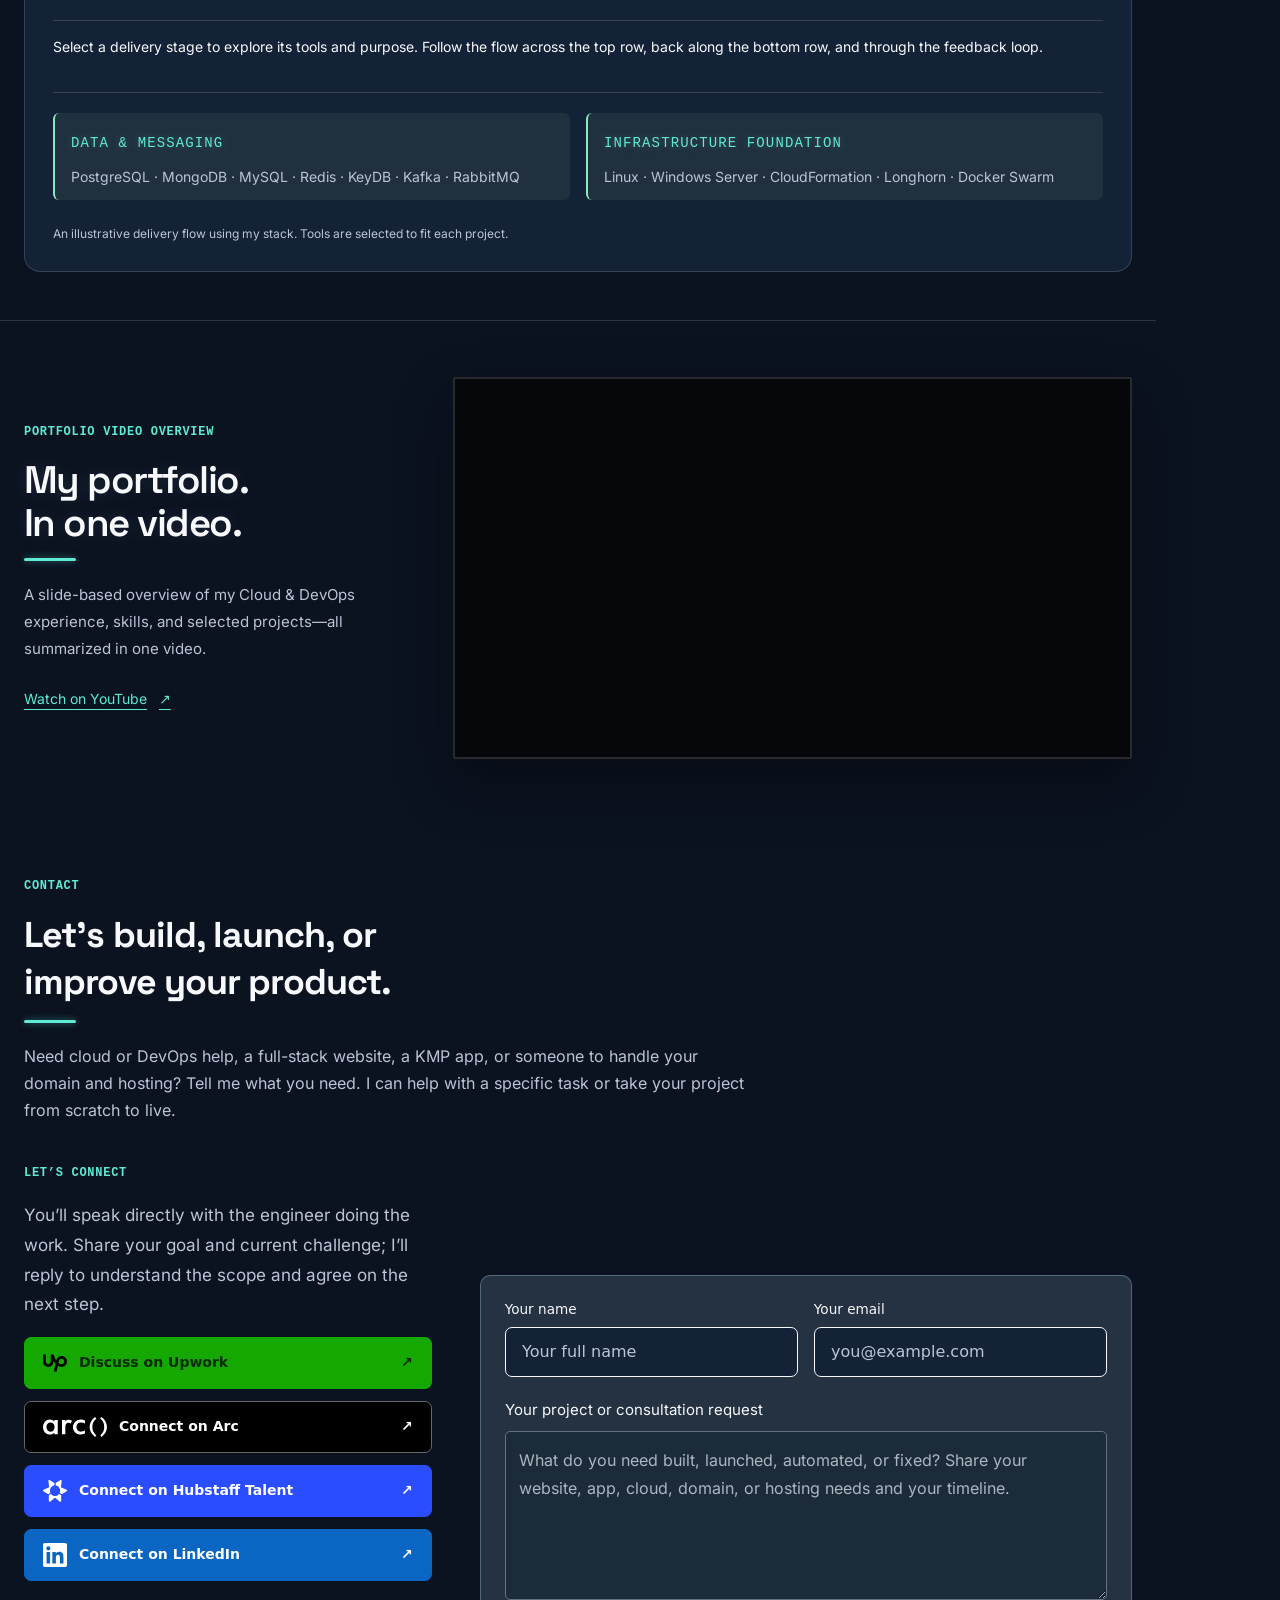
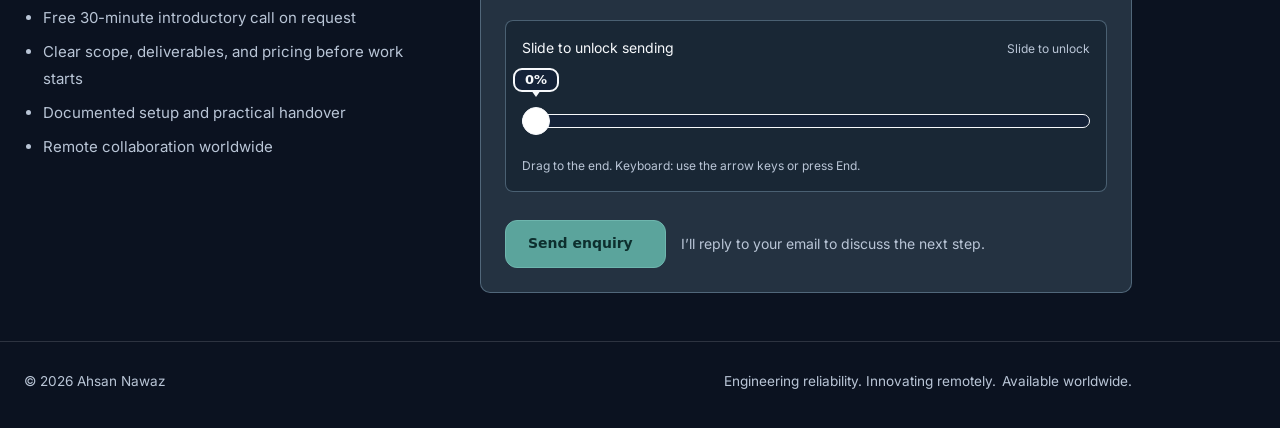
==== commit 38378ac5: "updated vfx" ====
--- a/index.html
+++ b/index.html
@@ -39,7 +39,7 @@
   <script src="slider.js?v=20261125" defer></script>
   <script src="input.js?v=20261125" defer></script>
   <script src="tabs.js?v=20261125" defer></script>
-  <link rel="stylesheet" href="sakuga-portfolio.css?v=20261125-ai-cta">
+  <link rel="stylesheet" href="sakuga-portfolio.css?v=20261125-project-cta">
   <script src="sakuga-portfolio.js?v=20261125-input" defer></script>
 
   <script src="ai-diagram.js?v=20261024-foundry" defer></script>
@@ -230,7 +230,7 @@
         <div><span>07</span><h3>Domains, DNS &amp; SSL</h3><p>Help with domain purchase and configuration, DNS records, and SSL certificates. Work with any domain registrar or hosting provider—including Namecheap, GoDaddy, and Hostinger—to connect your domain and enable HTTPS.</p></div>
         <div><span>08</span><h3>Hosting &amp; launch</h3><p>Choose and configure hosting with any provider, connect your website or app, and verify the live setup. Get help with a fresh launch, a hosting migration, or ongoing maintenance.</p></div>
       </div>
-      <div class="services-actions"><sakuga-button variant="secondary" class="sakuga-link" data-href="#contact-form">Discuss your project ↗</sakuga-button></div>
+      <div class="services-actions project-section-actions"><sakuga-button variant="secondary" class="sakuga-link" data-href="#contact-form">Discuss your project ↗</sakuga-button></div>
     </section>
 
     <section data-backdrop="AI & LLM" class="section ai-infrastructure" id="ai-infrastructure" aria-labelledby="ai-title">
--- a/sakuga-portfolio.css
+++ b/sakuga-portfolio.css
@@ -73,6 +73,6 @@
 @media(max-width:820px){.cinematic .consultation-invite{grid-template-columns:minmax(0,1fr);gap:16px;padding:20px}.cinematic .consultation-invite>sakuga-button{justify-self:start}}
 @media(max-width:480px){.cinematic .consultation-invite{padding:18px;gap:14px}.cinematic .consultation-invite>sakuga-button{width:100%}.cinematic .consultation-invite>sakuga-button::part(button){width:100%}}
 @media(prefers-reduced-motion:reduce){body.cinematic #contact-submit::part(button){transition:none}}
-/* Match the AI platform action to the consultation callout. */
-.cinematic .ai-section-actions>sakuga-button{margin:0;--sk-card:#5eead4;--sk-ink:#082f2a;--sk-alt-line:#5eead4;--sk-r:10px;--sk-alt-sh:0 4px 14px #5eead420}
-.cinematic .ai-section-actions>sakuga-button::part(button){padding:12px 18px;border-radius:10px;font-weight:700}
+/* Match project and AI platform actions to the consultation callout. */
+.cinematic :is(.ai-section-actions,.project-section-actions)>sakuga-button{margin:0;--sk-card:#5eead4;--sk-ink:#082f2a;--sk-alt-line:#5eead4;--sk-r:10px;--sk-alt-sh:0 4px 14px #5eead420}
+.cinematic :is(.ai-section-actions,.project-section-actions)>sakuga-button::part(button){padding:12px 18px;border-radius:10px;font-weight:700}
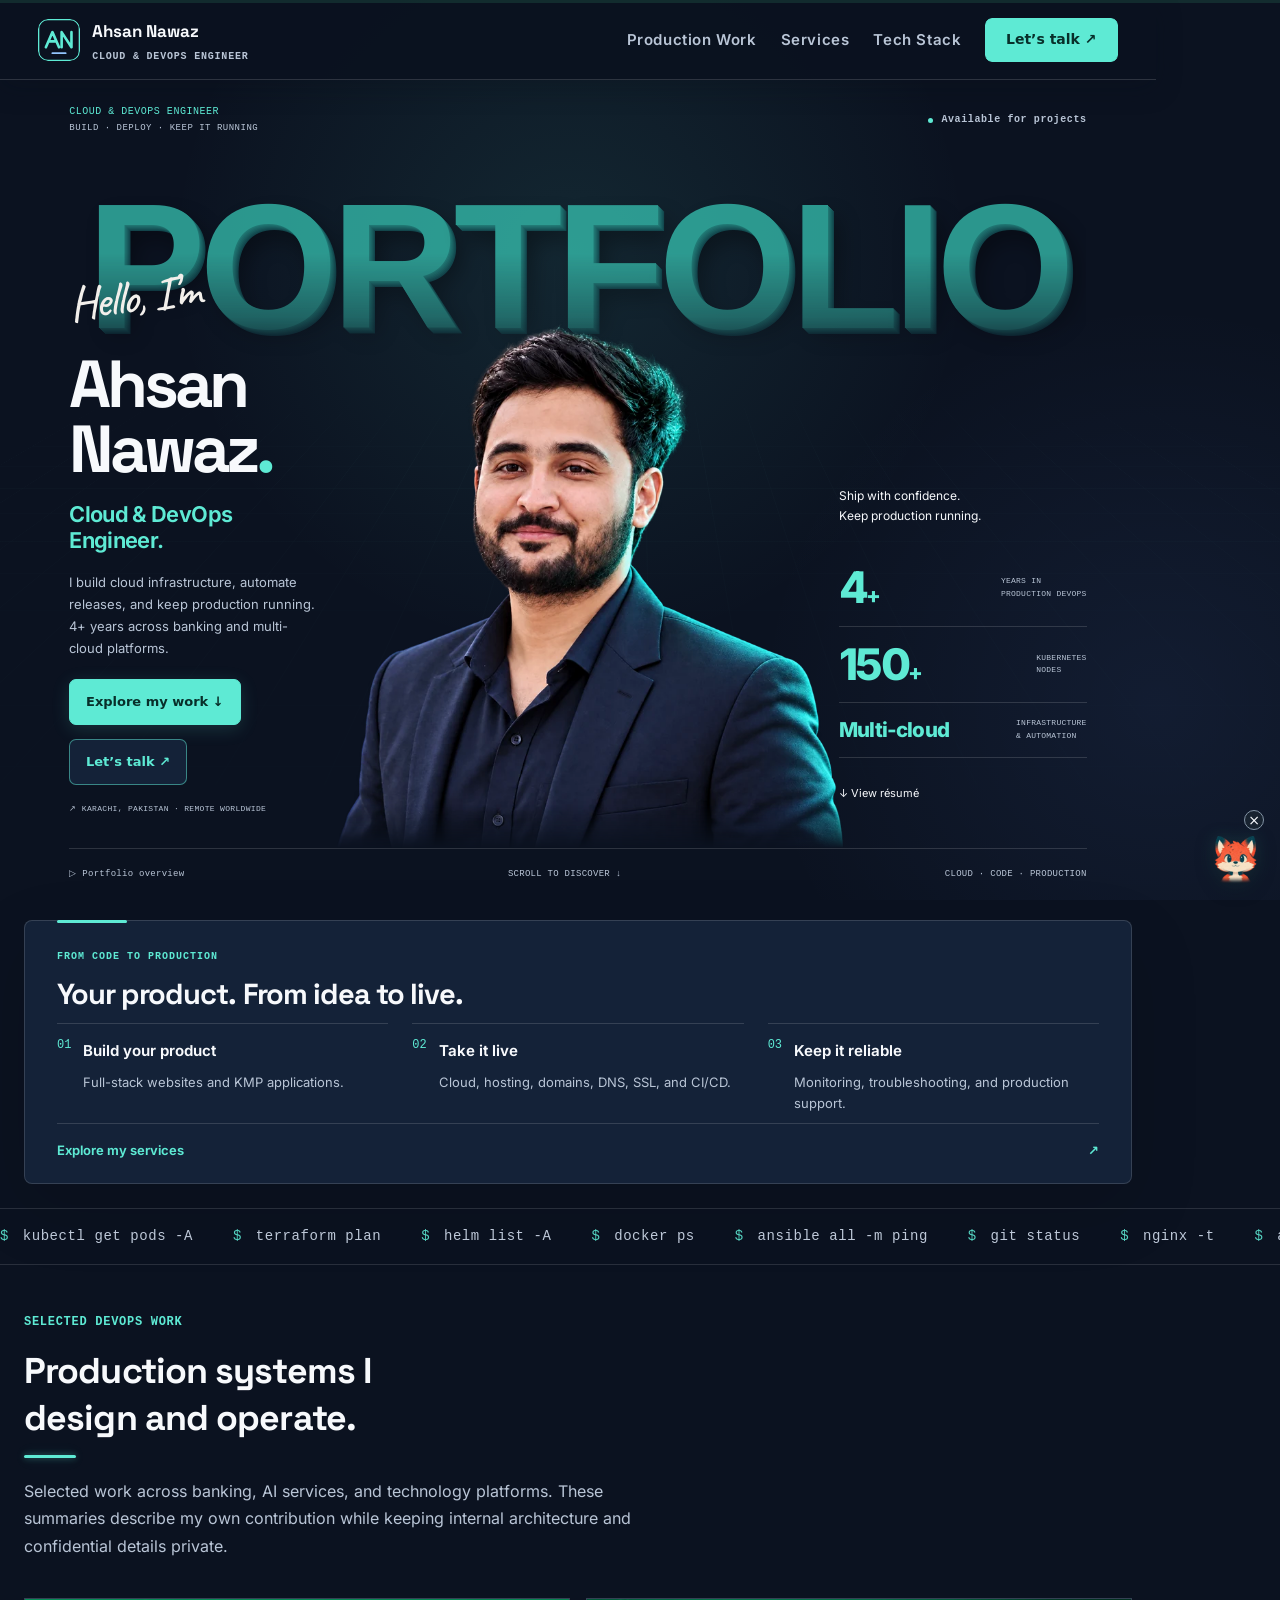
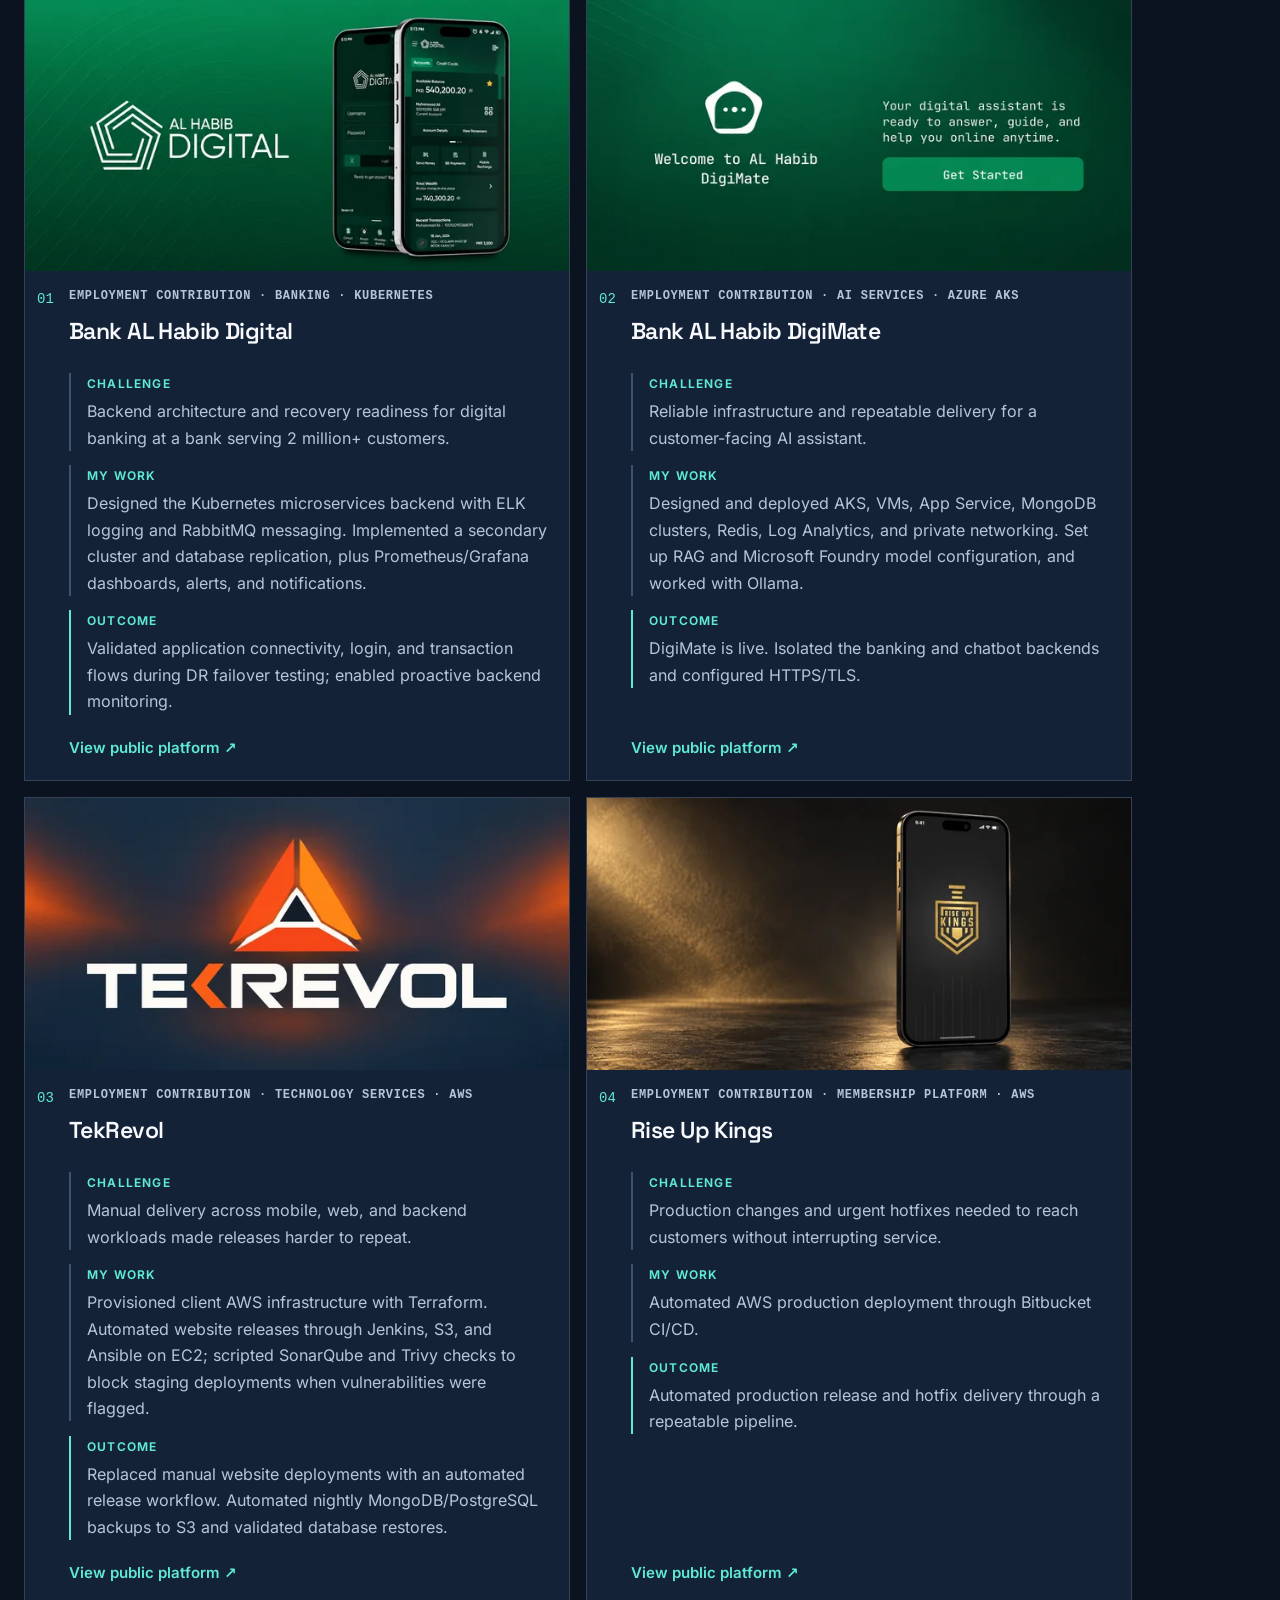
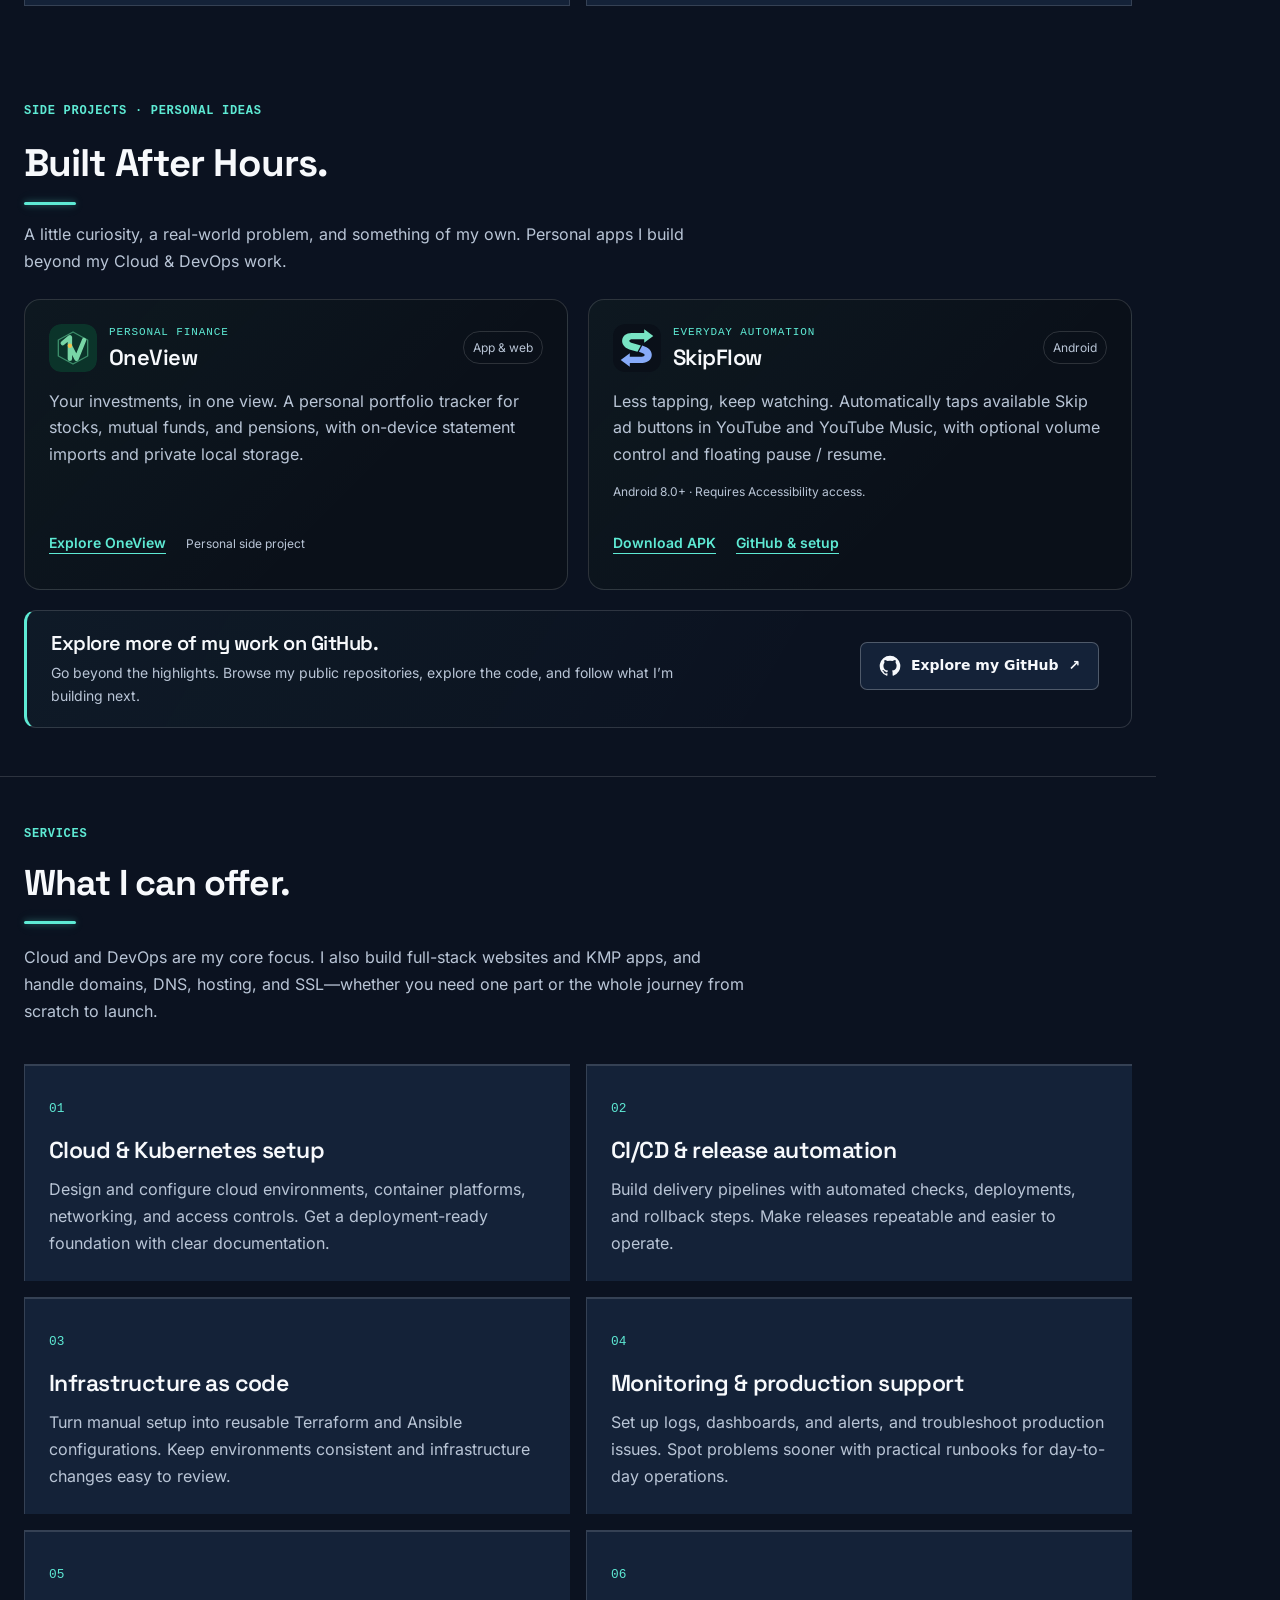
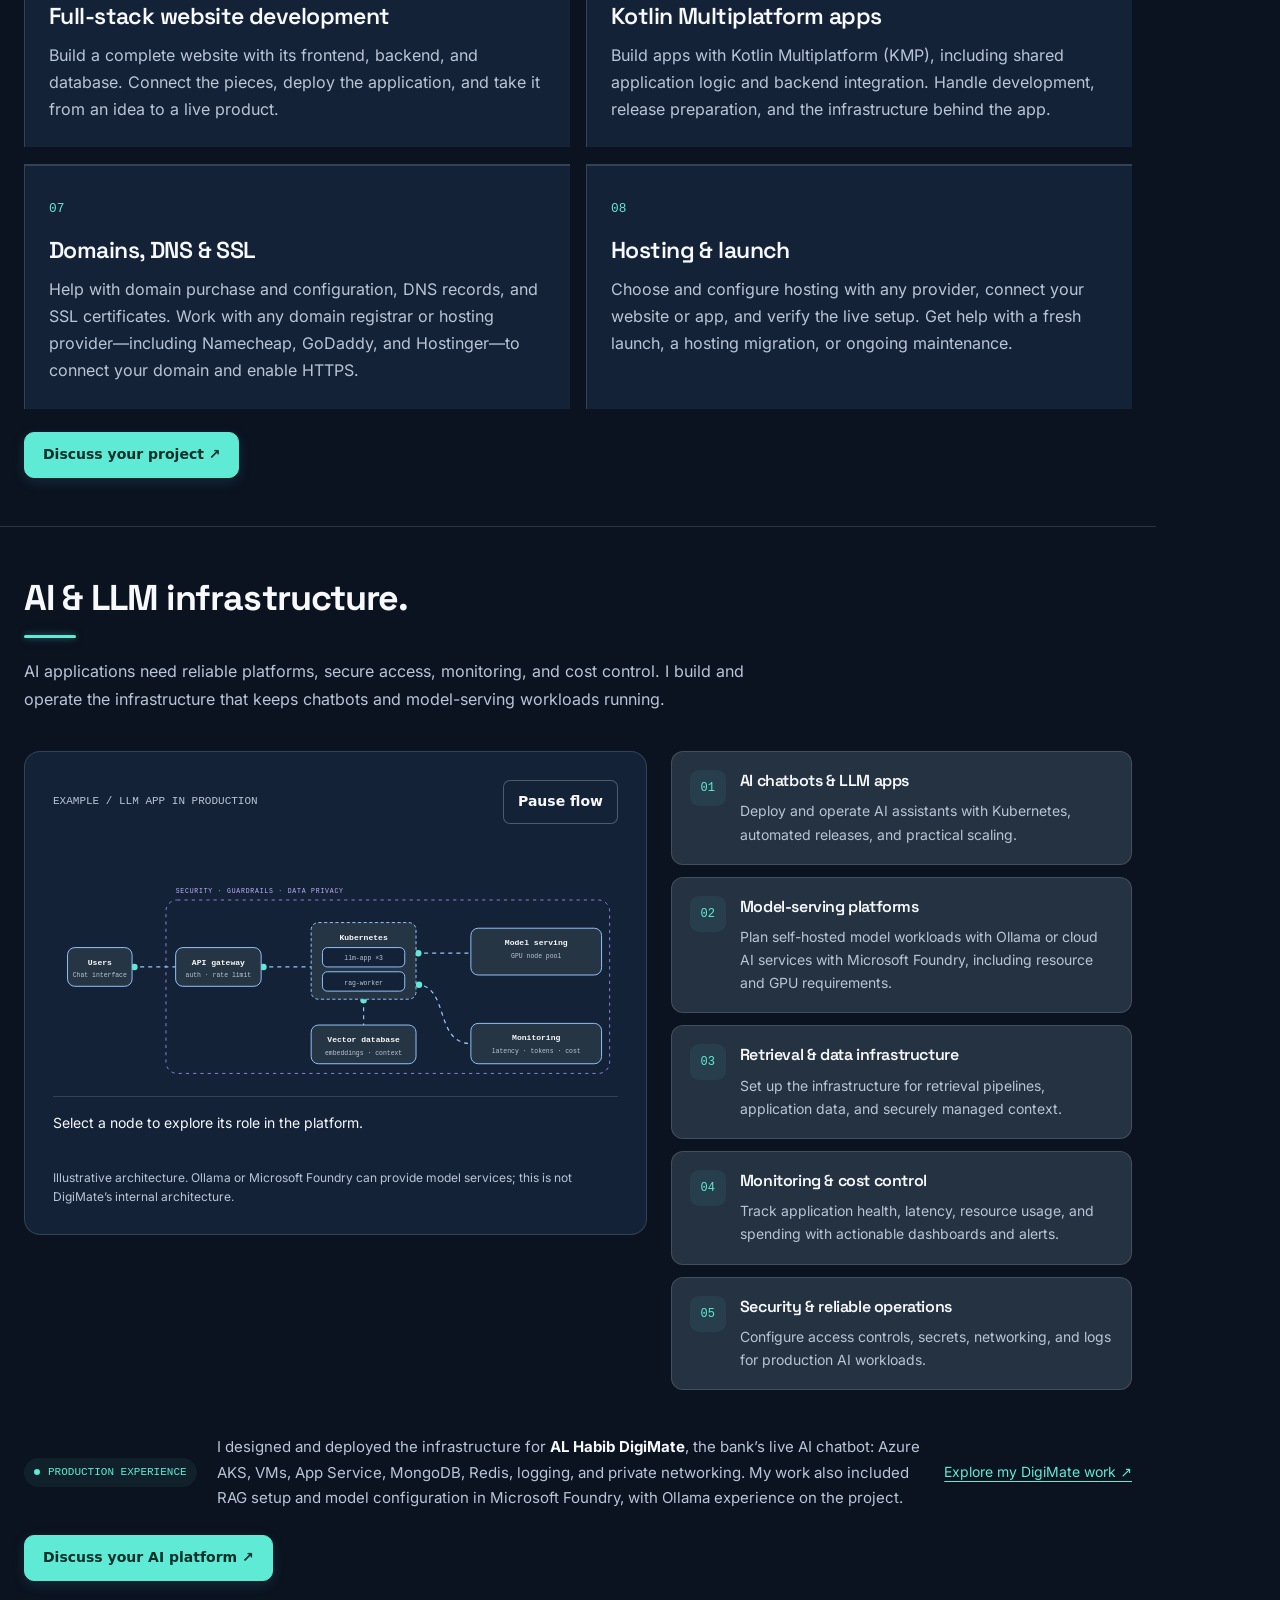
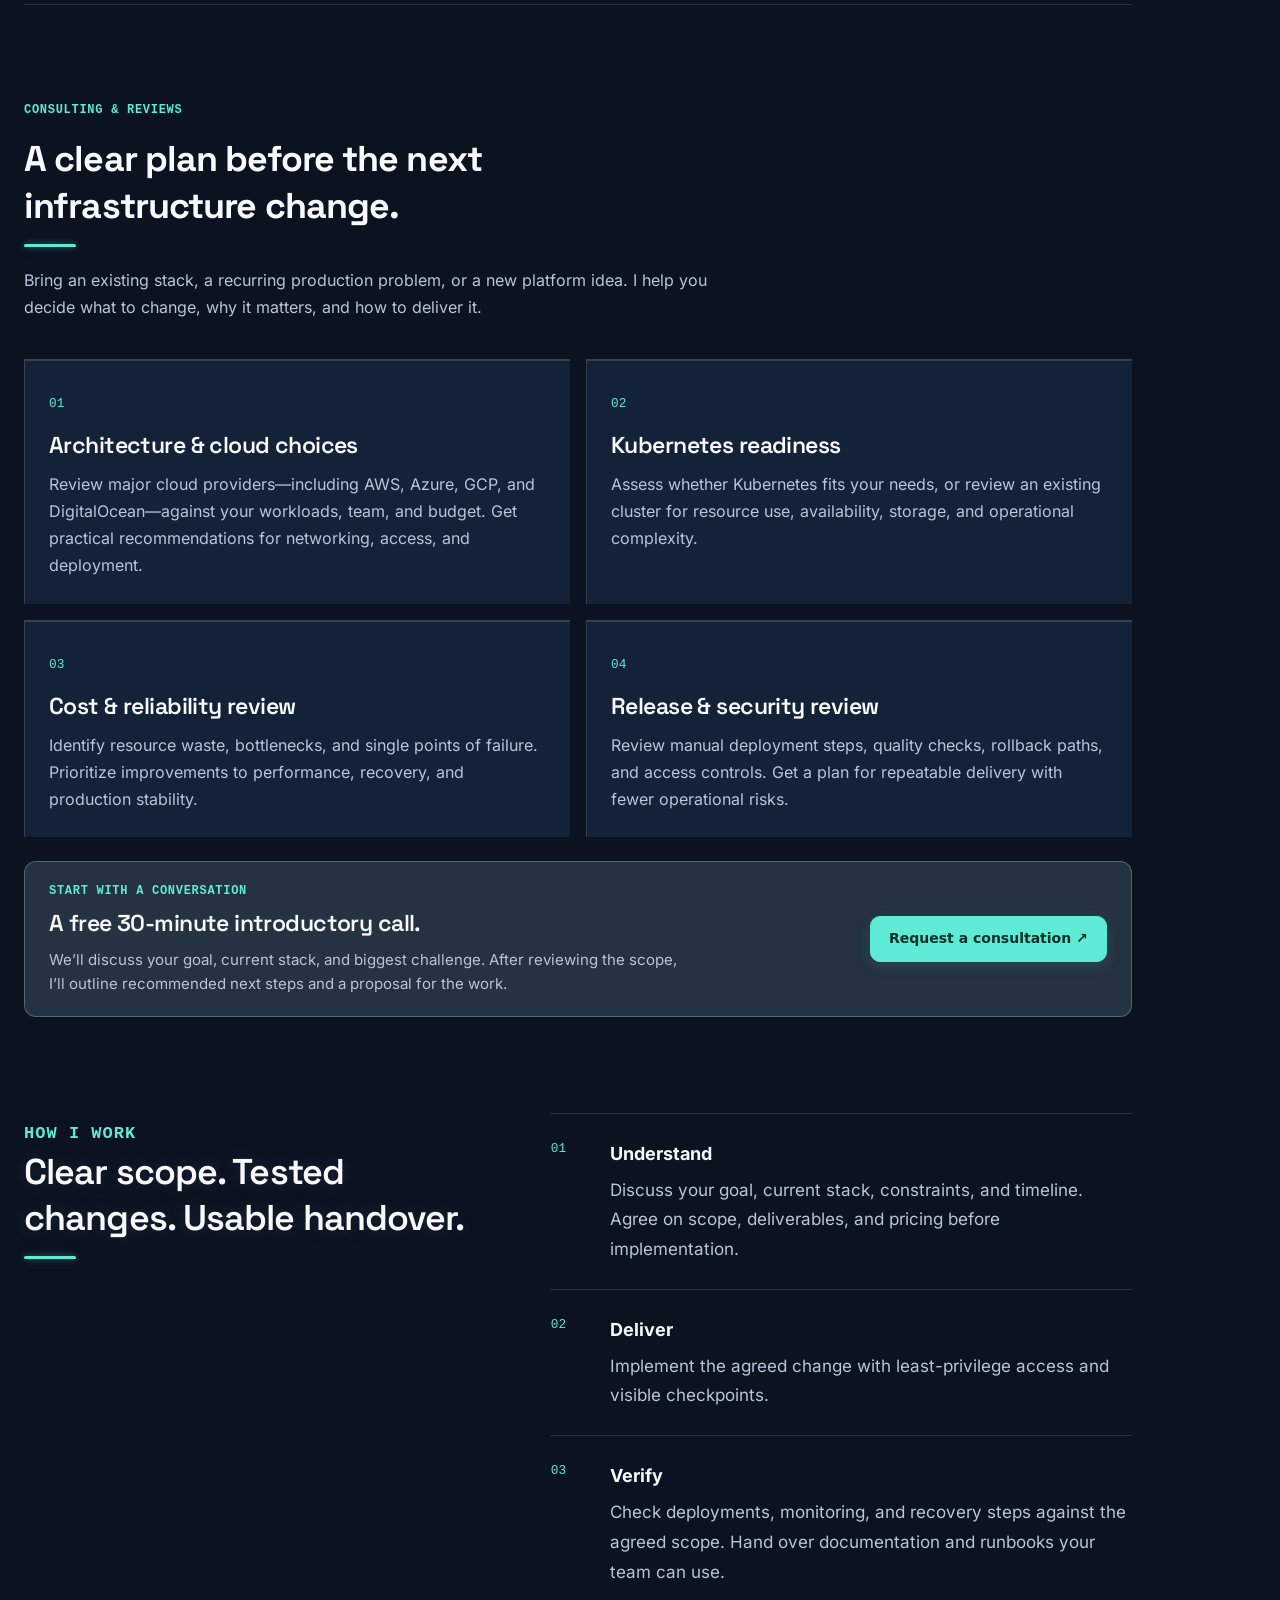
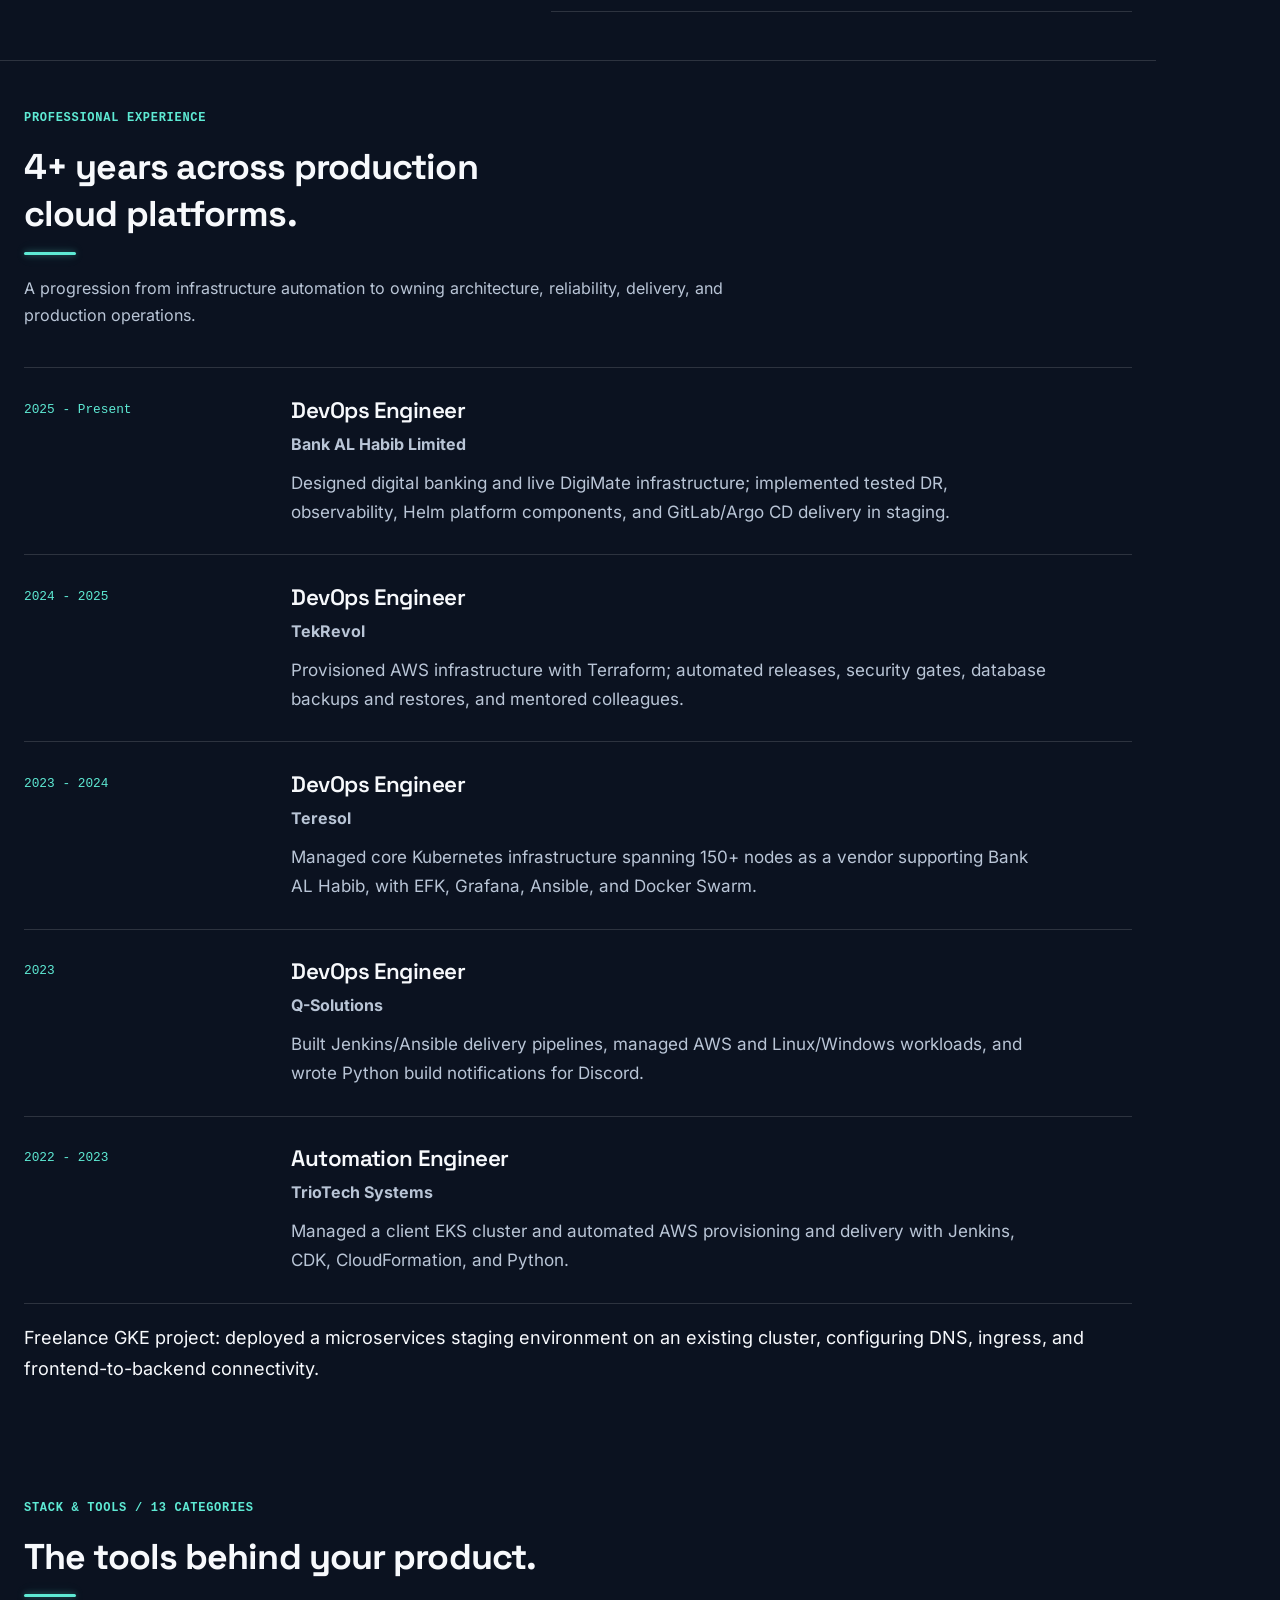
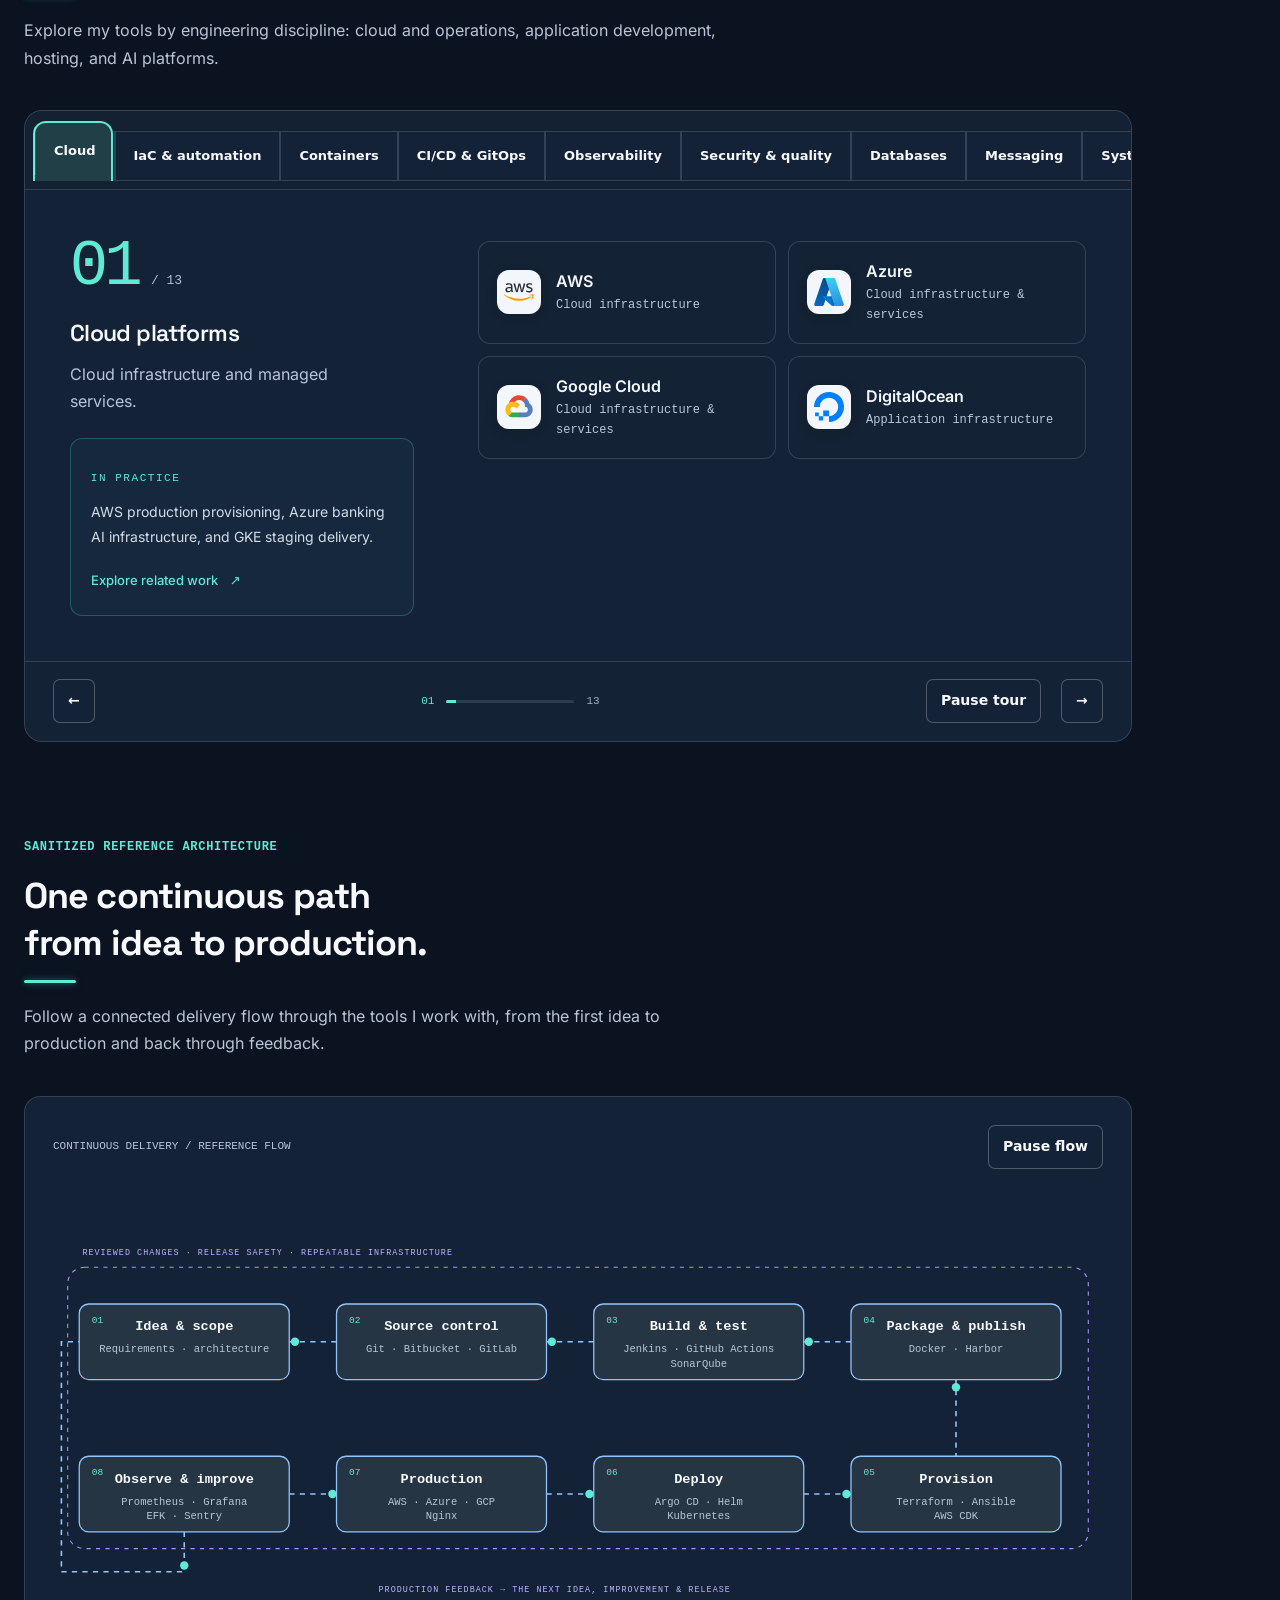
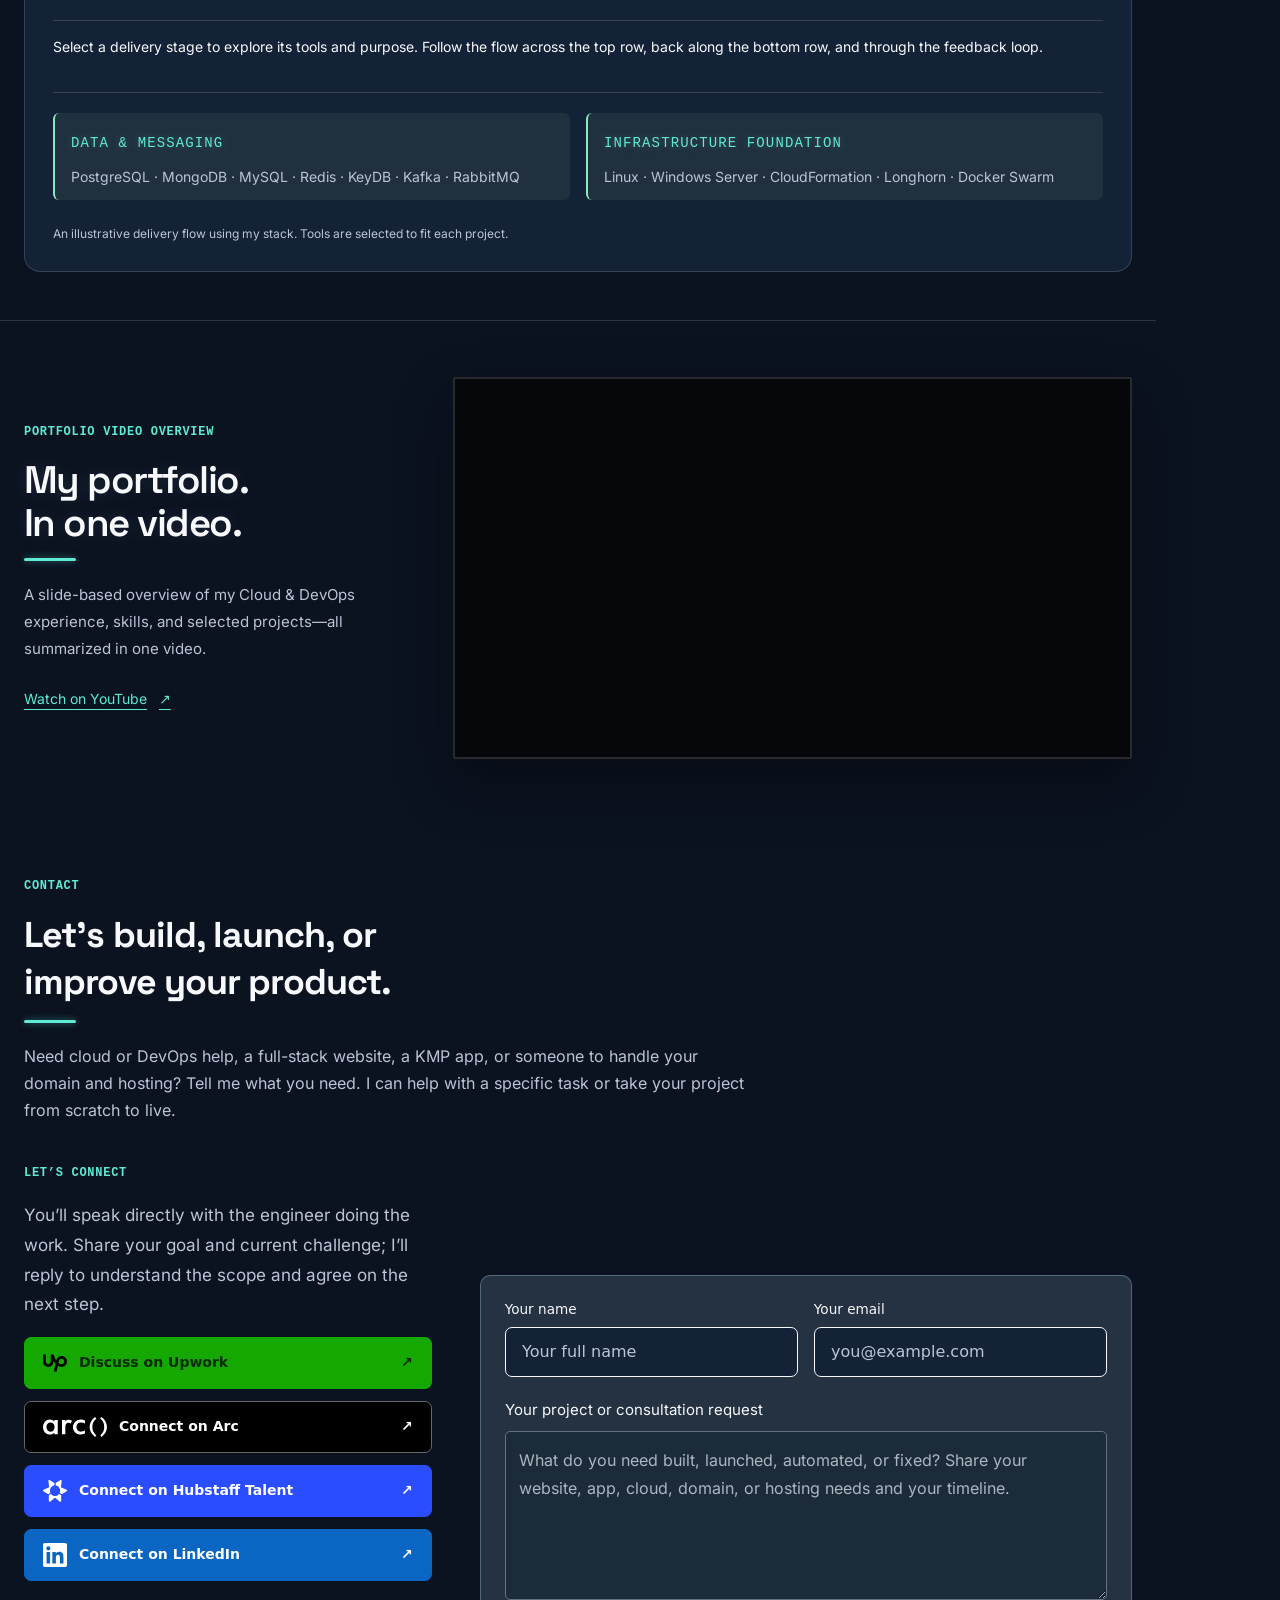
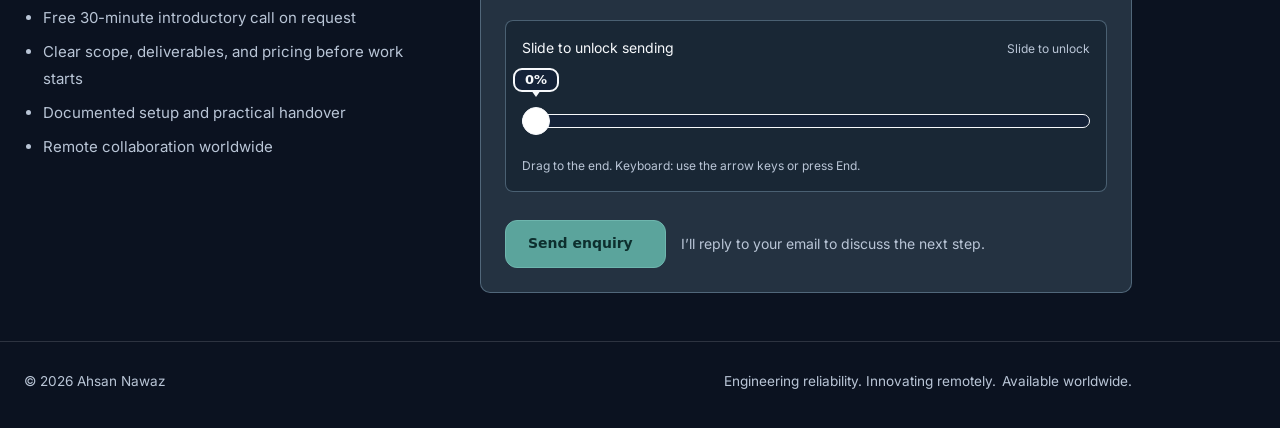
==== commit 33825db3: "reset loader" ====
--- a/index.html
+++ b/index.html
@@ -29,7 +29,7 @@
   <link rel="preload" href="assets/fonts/inter-latin-variable.woff2" as="font" type="font/woff2" crossorigin>
   <link rel="preload" href="assets/fonts/space-grotesk-latin-variable.woff2" as="font" type="font/woff2" crossorigin>
   <link rel="stylesheet" href="styles.css">
-  <link rel="stylesheet" href="devops-theme.css?v=20261125-progress-wide">
+  <link rel="stylesheet" href="devops-theme.css?v=20261125-simple-loader">
   <link rel="stylesheet" href="clarity-theme.css?v=20261124-card-fix">
   <script src="script.js?v=20261102-ticker" defer></script>
   <script src="stack-explorer.js?v=20261125-sakuga-tabs" defer></script>
@@ -45,13 +45,12 @@
   <script src="ai-diagram.js?v=20261024-foundry" defer></script>
   <script src="page-mascot.js?v=20261103-section-contact" defer></script>
   <link rel="stylesheet" href="cinematic.css?v=20261124-wide-short-services">
-  <script src="progress.js?v=20261125" defer></script>
-  <script src="portfolio-atmosphere.js?v=20261125-progress" defer></script>
+  <script src="portfolio-atmosphere.js?v=20261125-simple-loader" defer></script>
   <script src="cinematic.js?v=20261102o" defer></script>
 </head>
 <body class="clarity-theme cinematic">
   <div id="portfolio-loader" role="status" aria-label="Loading Ahsan Nawaz’s portfolio">
-    <div class="loader-inner"><span class="loader-mark">AN<span></span></span><p>$ kubectl get portfolio -n ahsan-nawaz</p><sakuga-progress label="Loading portfolio fonts and images"></sakuga-progress></div>
+    <div class="loader-inner"><span class="loader-mark">AN<span></span></span><p>$ kubectl get portfolio -n ahsan-nawaz</p><div class="loader-track"><i></i></div><div class="loader-meta"><span>Preparing the experience</span><b aria-hidden="true">0%</b></div></div>
   </div>
   <div class="cinema-atmosphere" aria-hidden="true"><span></span><span></span><i></i></div>
   <div class="chapter-backdrop" aria-hidden="true"><span></span><span></span></div>
--- a/devops-theme.css
+++ b/devops-theme.css
@@ -78,9 +78,9 @@
 .tile-fabric{position:absolute;z-index:-1;pointer-events:none;display:block}
 .fabric-tile>:not(.tile-fabric){position:relative;z-index:1}
 #portfolio-loader{position:fixed;inset:0;z-index:1000;background:#05070a;display:none;align-items:center;justify-content:center;transition:opacity .25s ease,visibility .25s}
-.js #portfolio-loader{display:flex;animation:loader-failsafe 0s 15s forwards}
+.js #portfolio-loader{display:flex;animation:loader-failsafe 0s 2s forwards}
 #portfolio-loader.is-complete{opacity:0;visibility:hidden;pointer-events:none}
-.loader-inner{width:min(620px,84vw);text-align:center}
+.loader-inner{width:min(420px,74vw);text-align:center}
 .loader-mark{display:block;position:relative;width:56px;height:56px;margin:0 auto 30px;font:20px/56px monospace;color:#dfe7e0}
 .loader-mark>span{position:absolute;inset:0;border:1px solid #5eead455;border-top-color:#5eead4;animation:loader-orbit 2.4s linear infinite}
 .loader-inner>p{font:10px monospace;letter-spacing:.3em;color:#929d99;margin-bottom:24px}
@@ -887,6 +887,3 @@
 body .theme-nav .nav-contact,
 body button:not([class*="fox-"]),
 body input:is([type="submit"],[type="button"],[type="reset"]){border-radius:var(--button-radius)!important}
-
-/* Opening progress: leave space for the component’s cloud and ground effects. */
-.loader-inner sakuga-progress{margin:0 auto 20px;--sk-progress-width:100%}
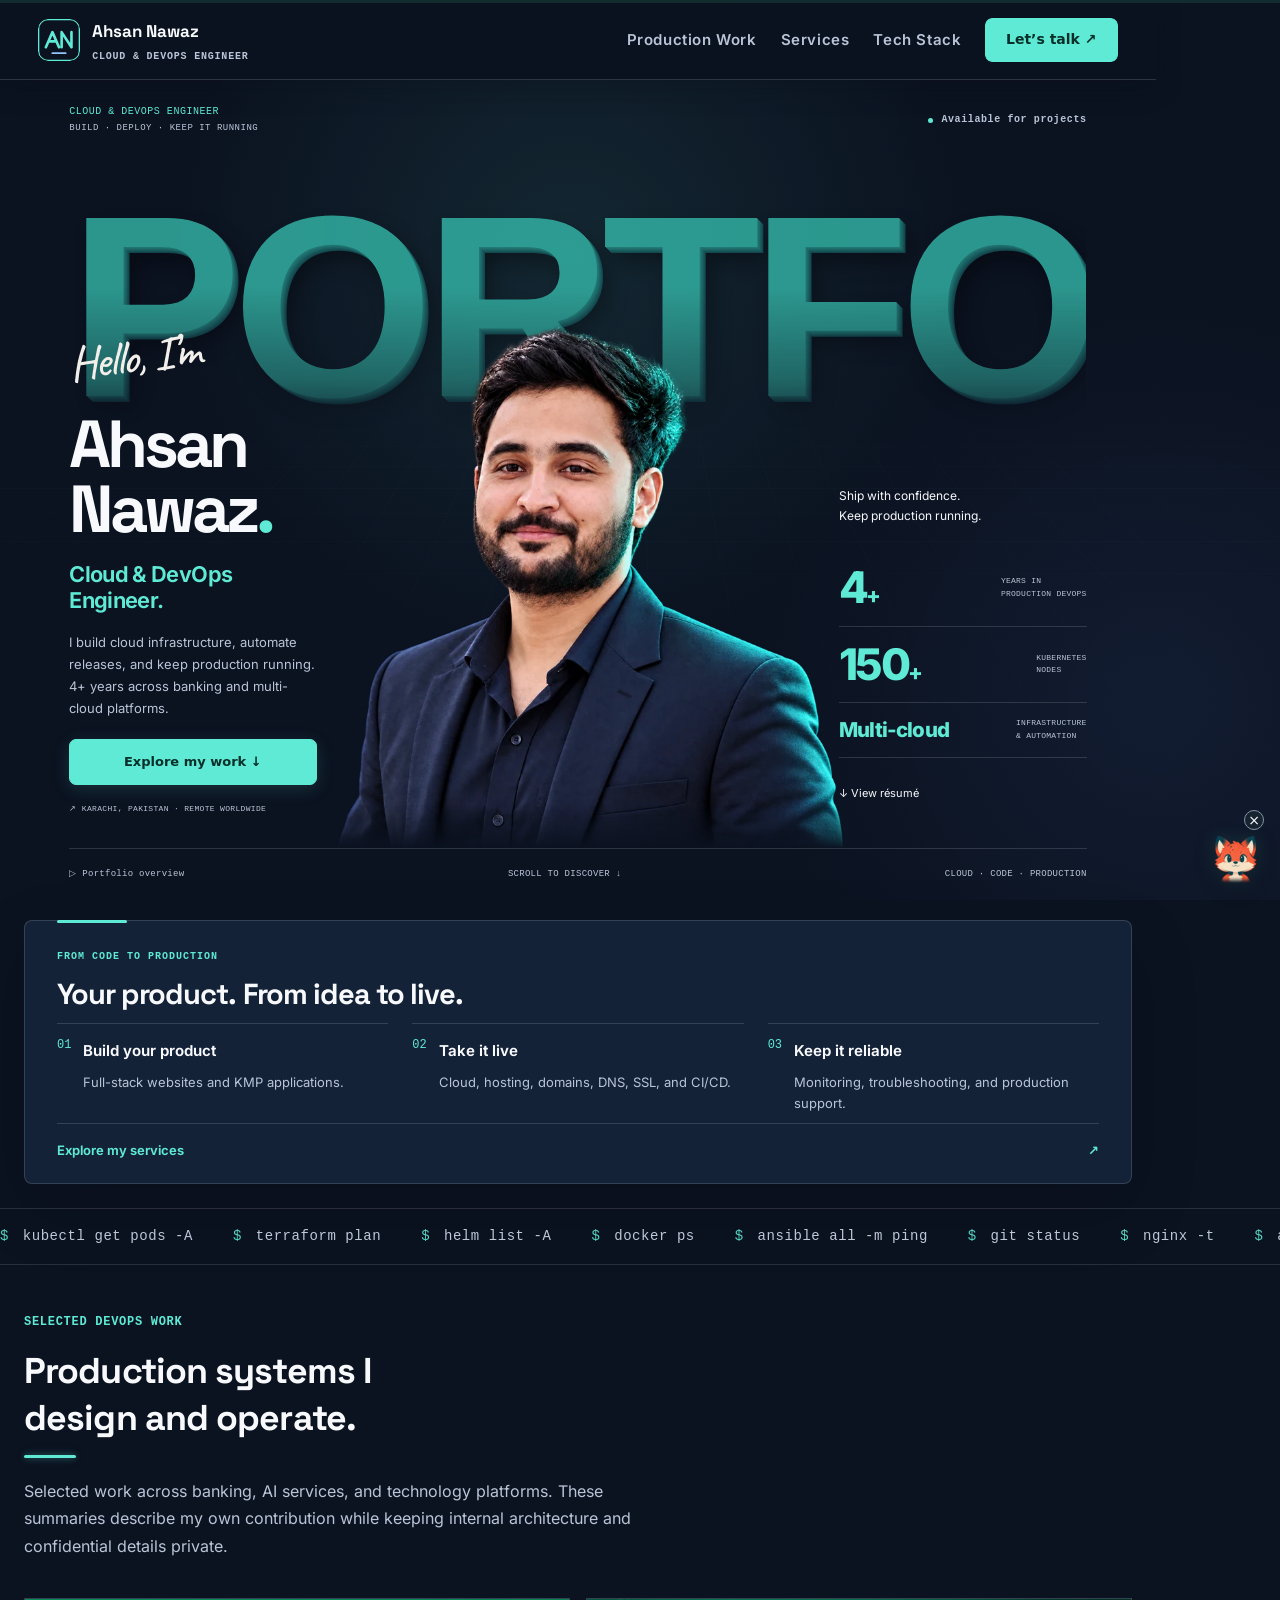
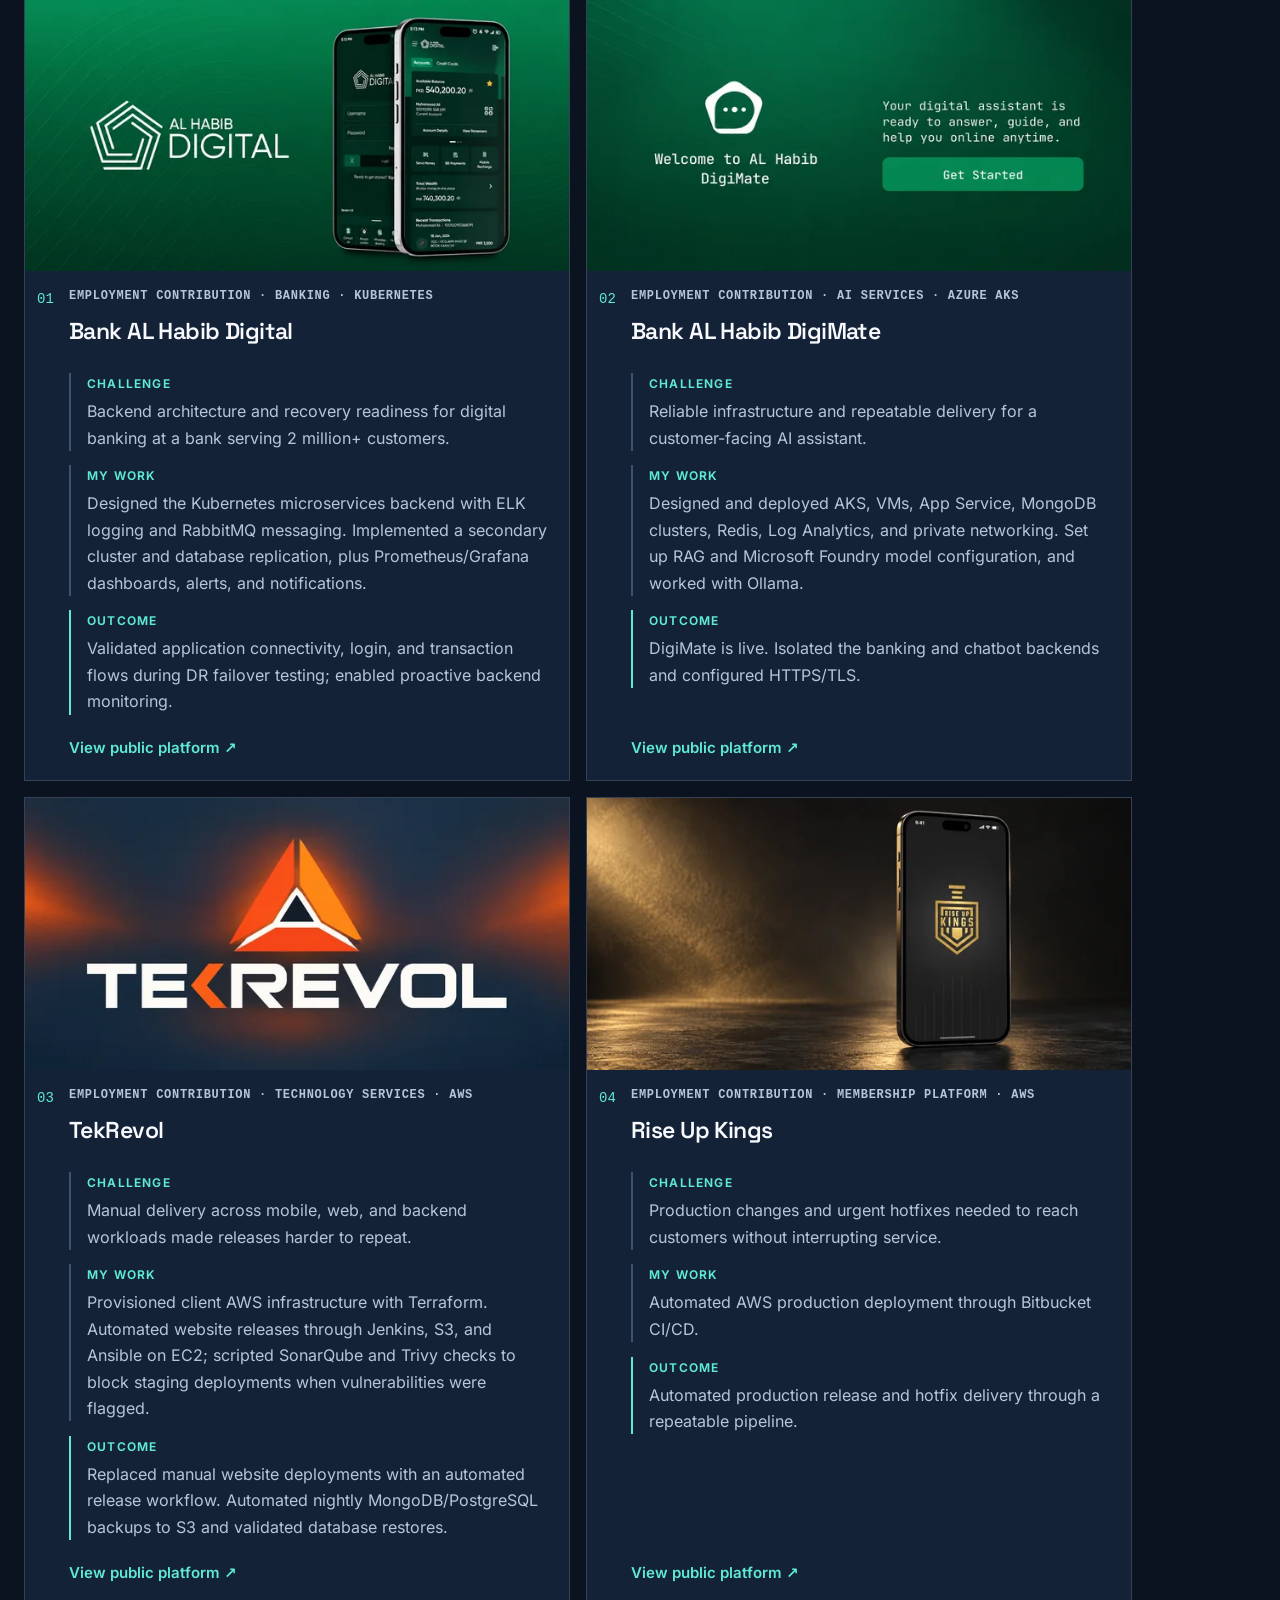
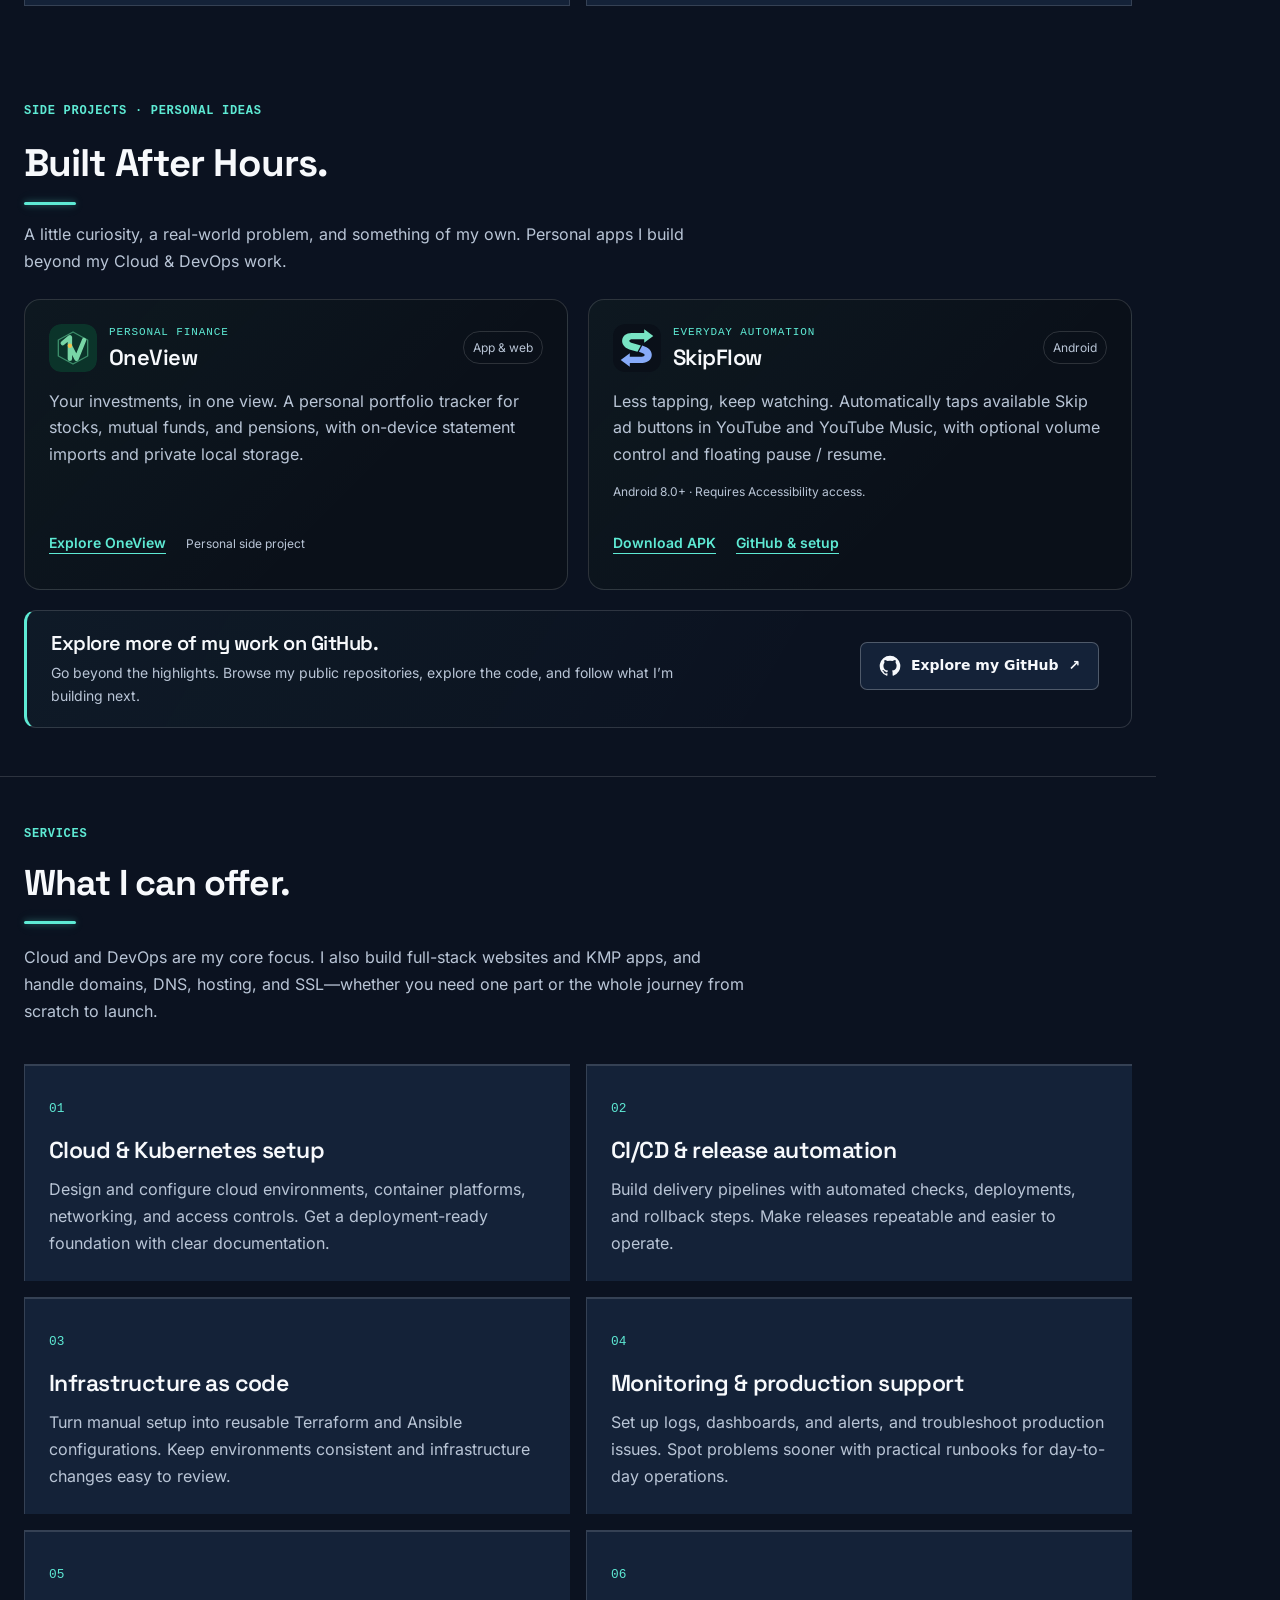
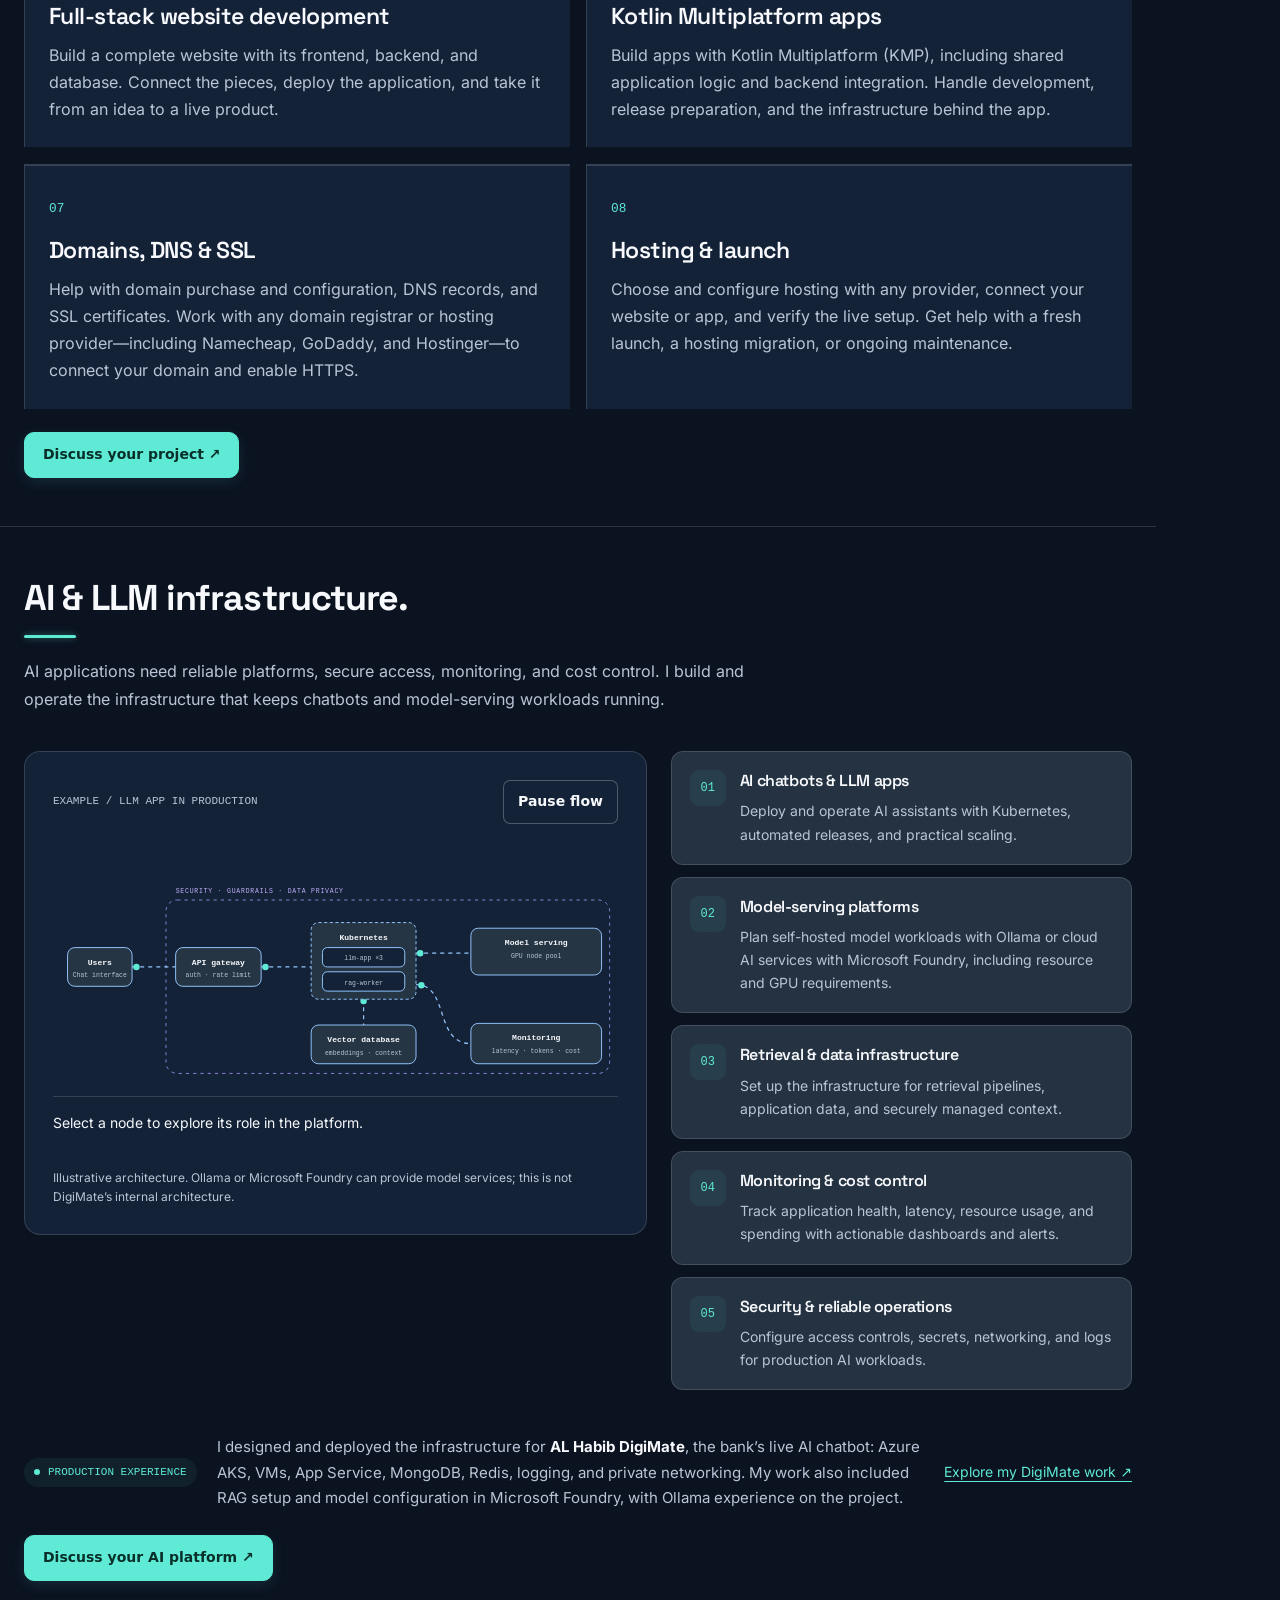
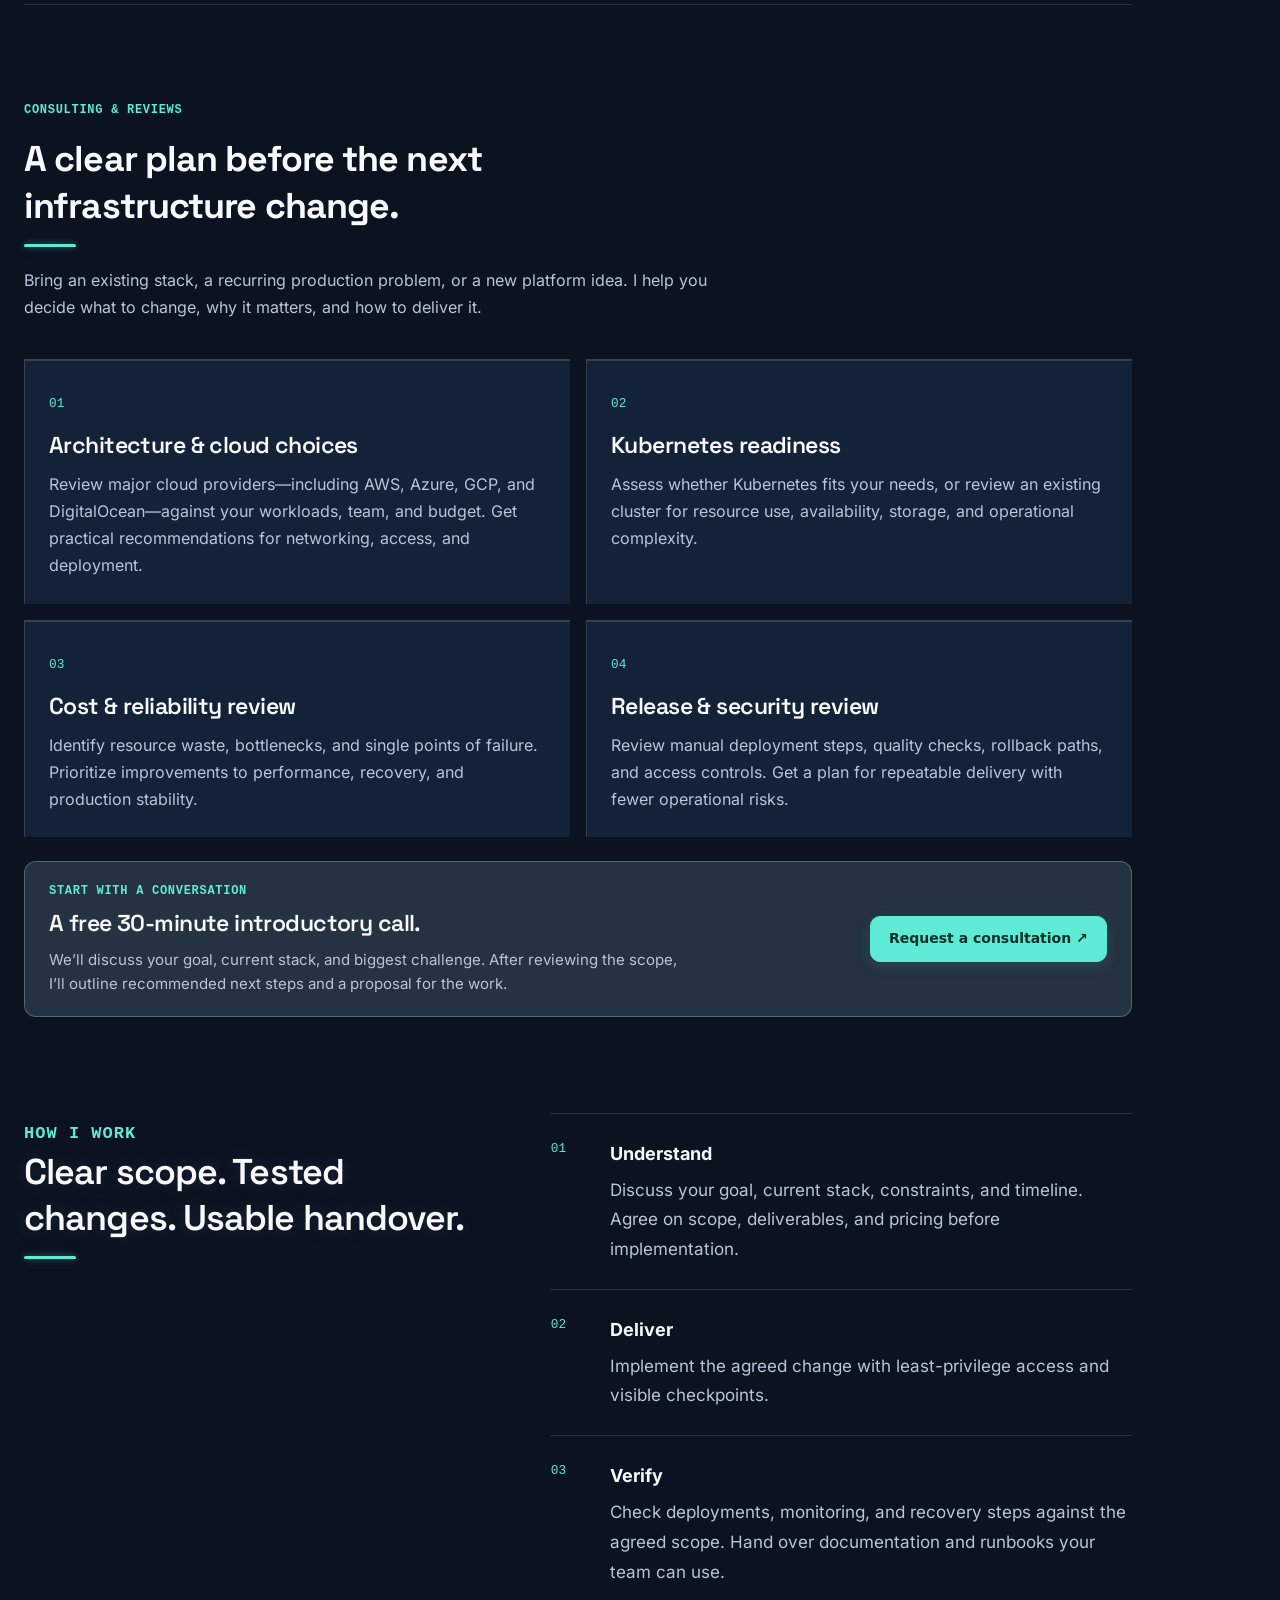
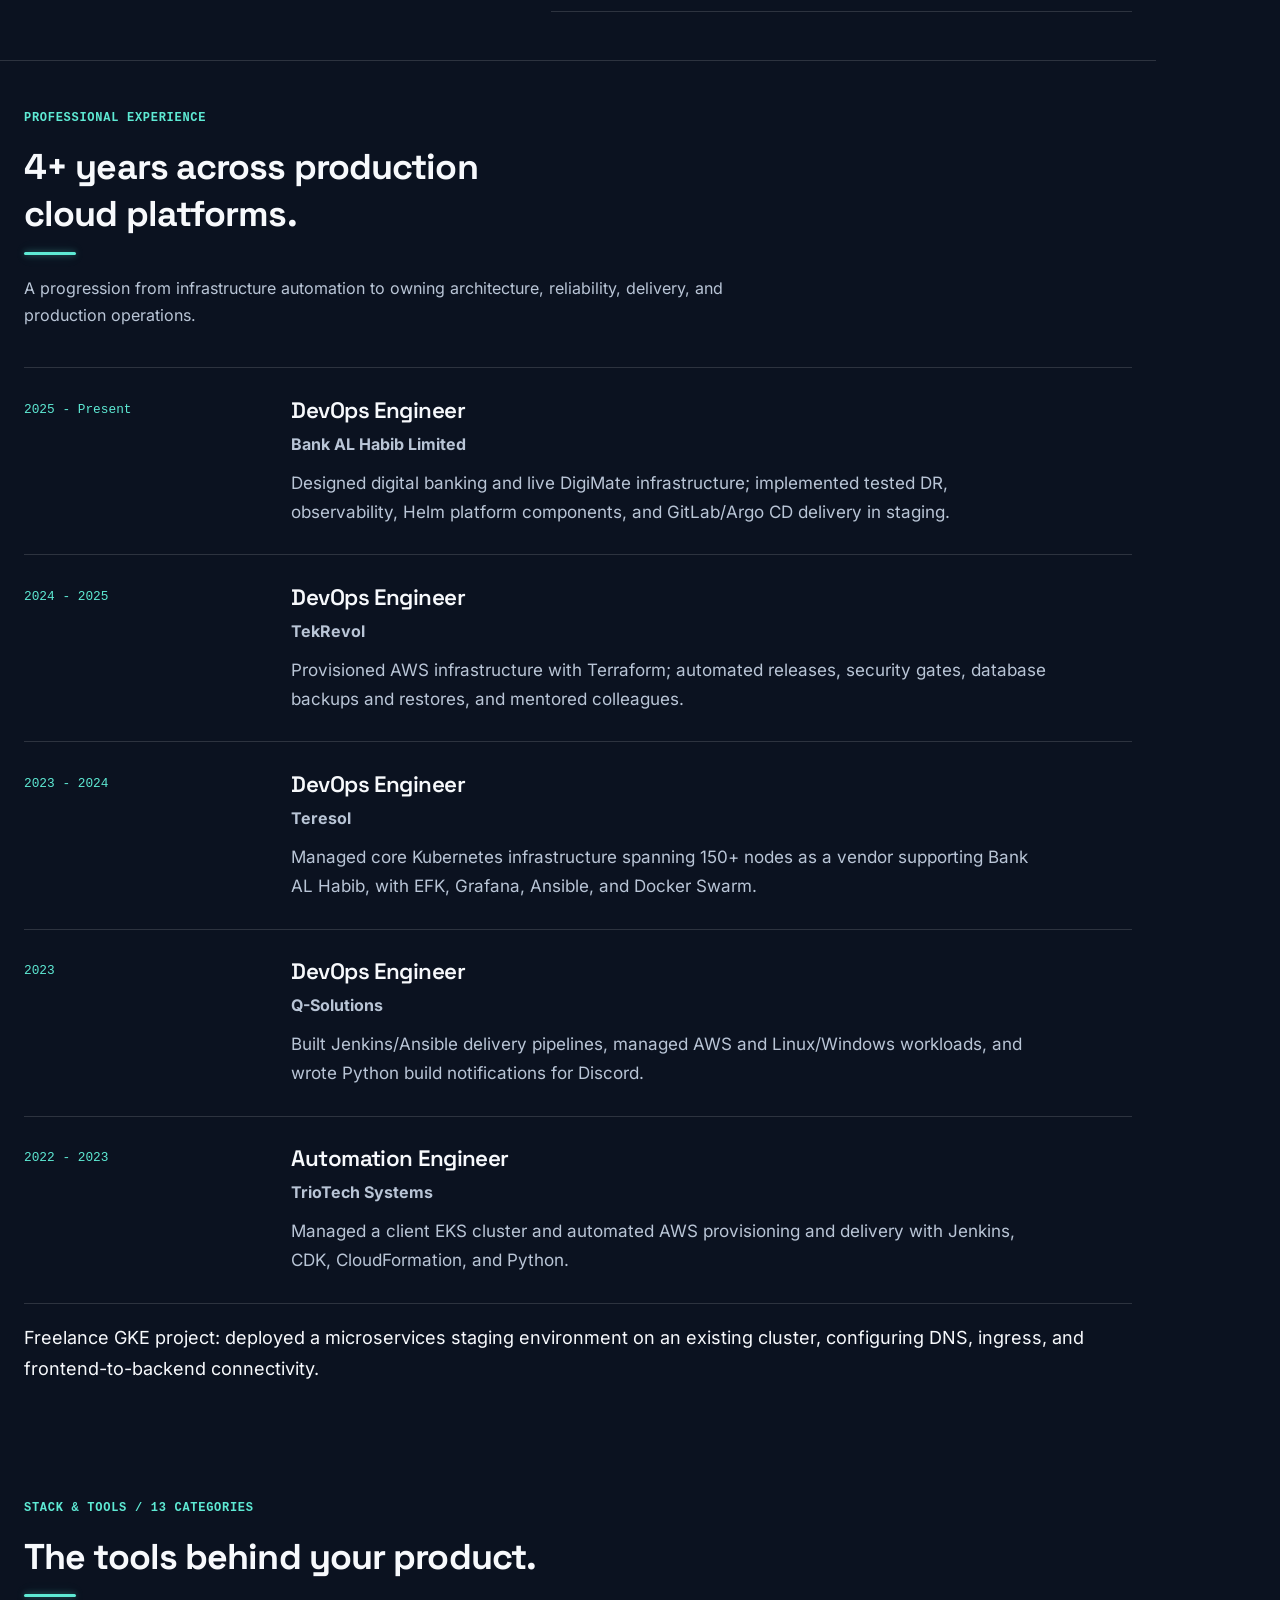
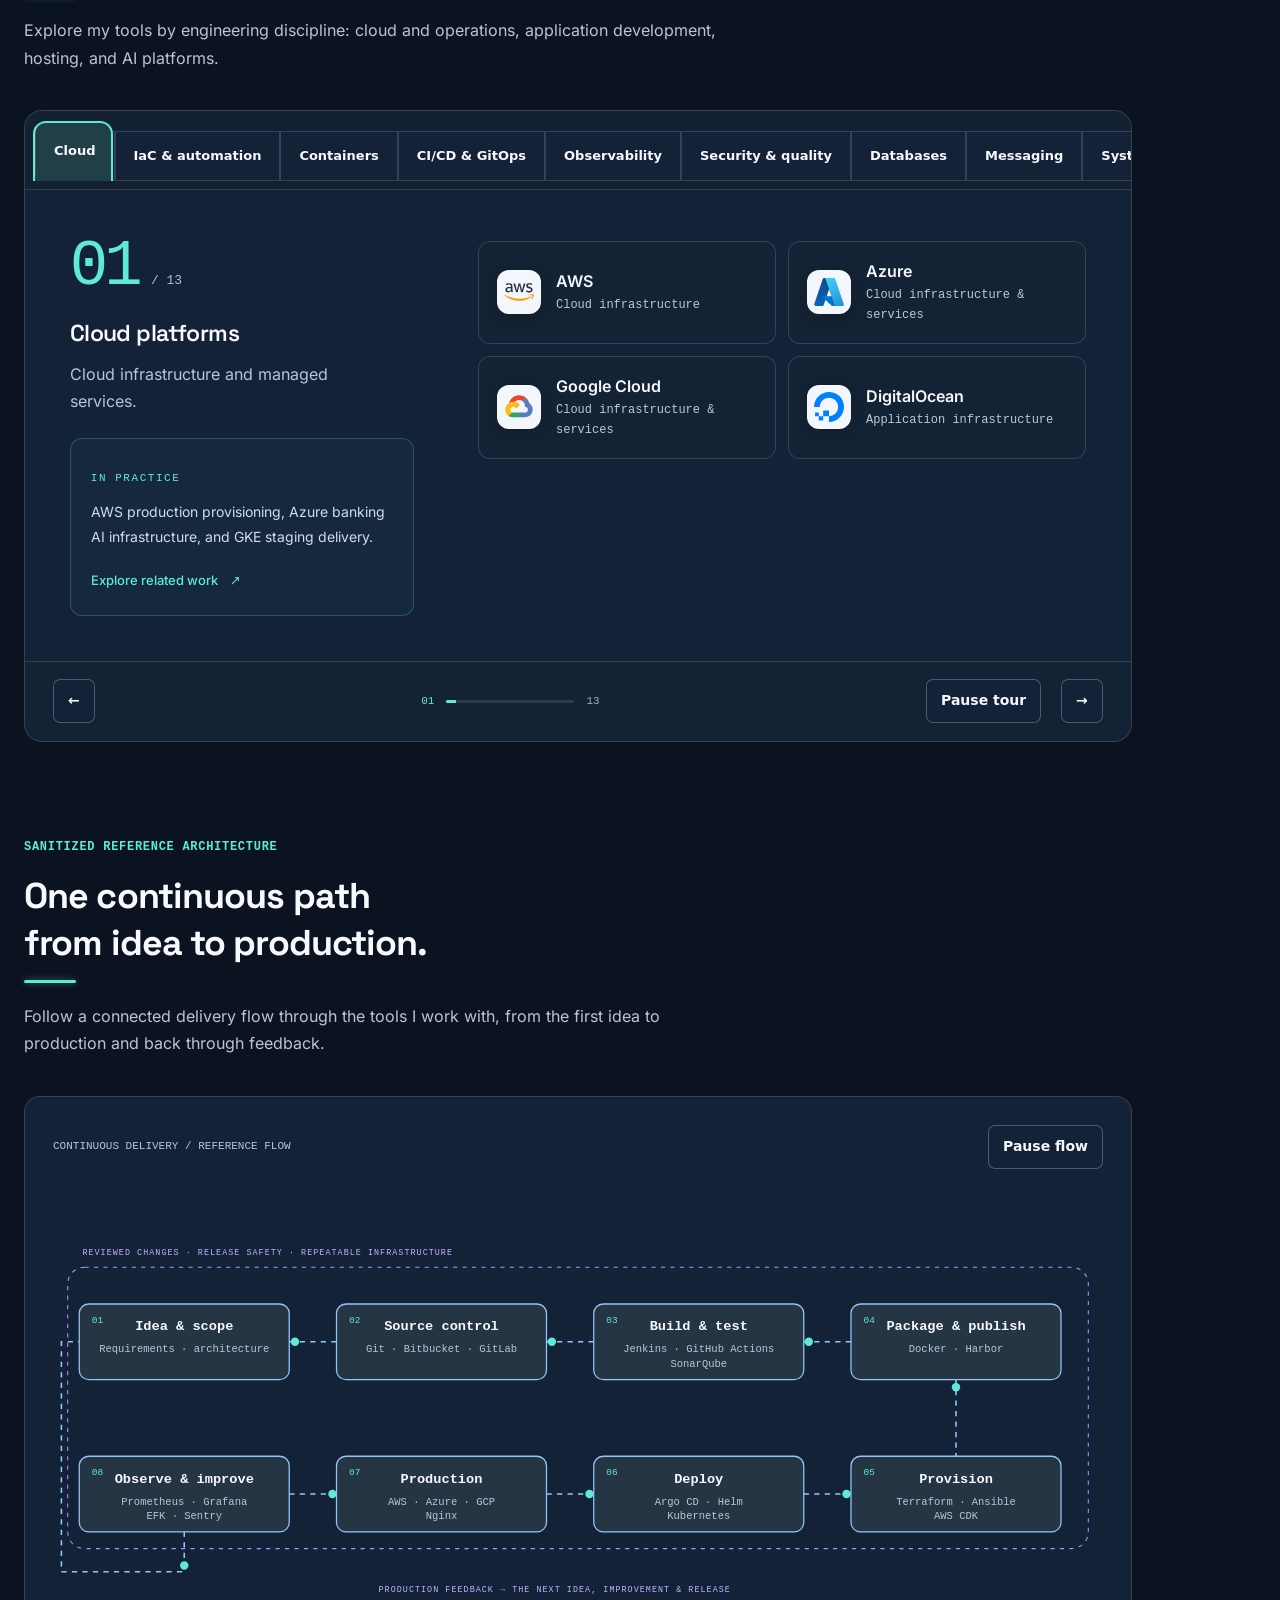
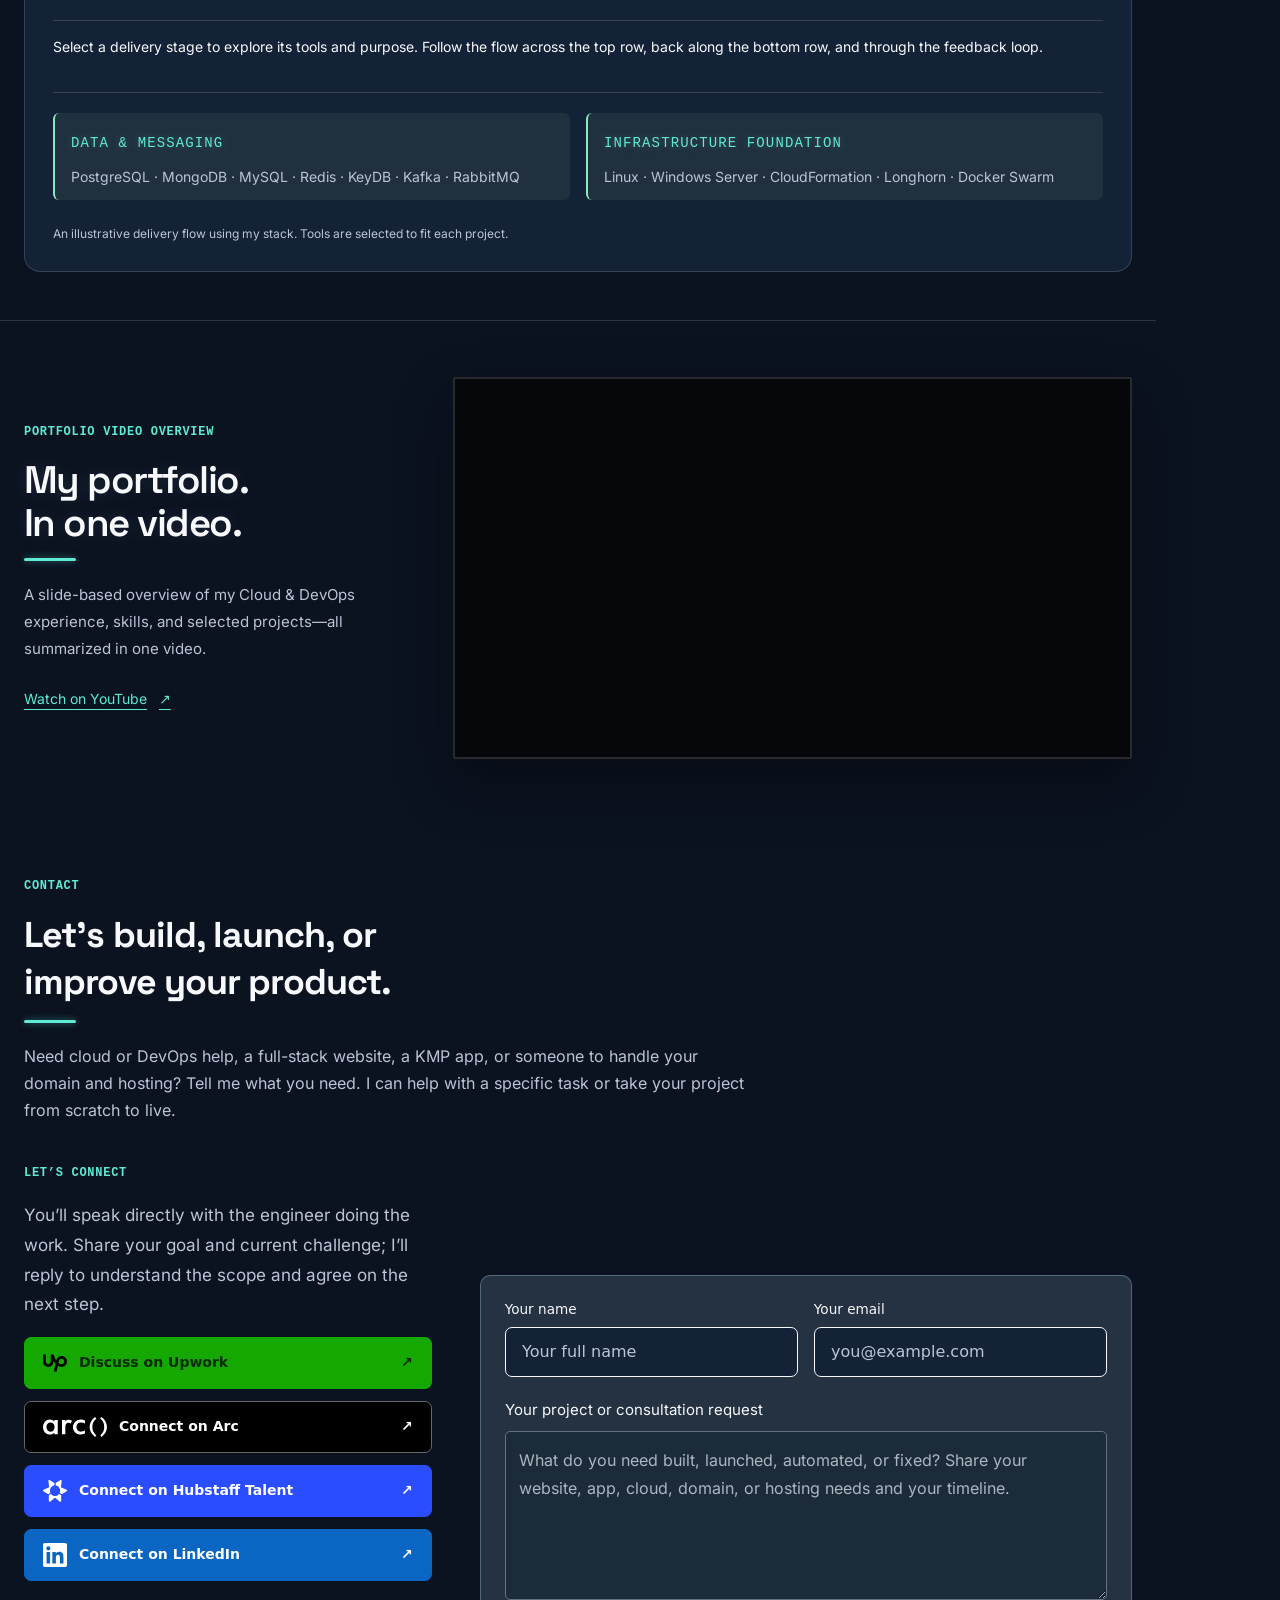
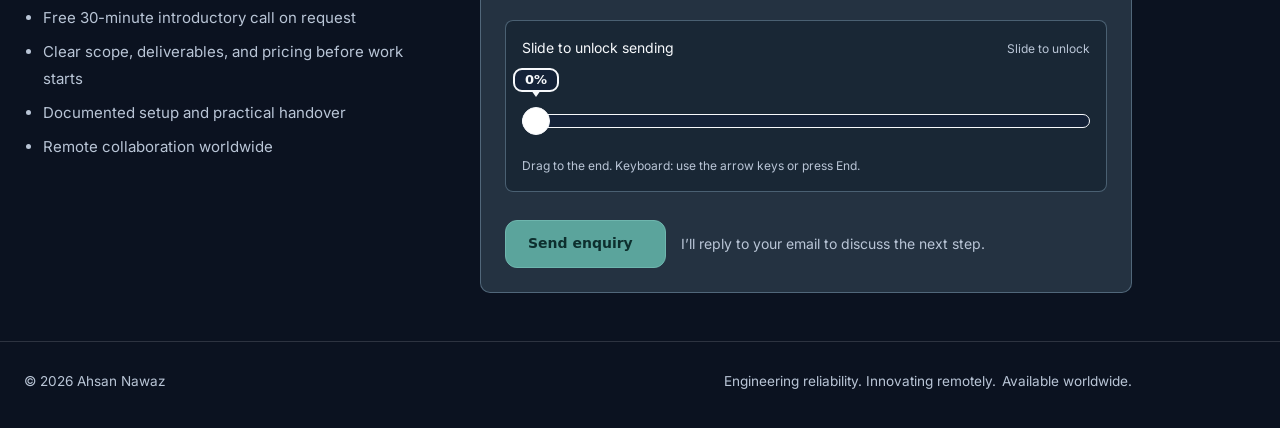
==== commit a7a04f44: "removed lets talk button" ====
--- a/index.html
+++ b/index.html
@@ -39,7 +39,7 @@
   <script src="slider.js?v=20261125" defer></script>
   <script src="input.js?v=20261125" defer></script>
   <script src="tabs.js?v=20261125" defer></script>
-  <link rel="stylesheet" href="sakuga-portfolio.css?v=20261125-project-cta">
+  <link rel="stylesheet" href="sakuga-portfolio.css?v=20261126-hero-cta">
   <script src="sakuga-portfolio.js?v=20261125-input" defer></script>
 
   <script src="ai-diagram.js?v=20261024-foundry" defer></script>
@@ -82,7 +82,7 @@
           <h1 id="hero-title">Ahsan<br> Nawaz<span class="name-dot">.</span></h1>
           <p class="cinema-role">Cloud &amp; DevOps<br> Engineer.</p>
           <p class="hero-text">I build cloud infrastructure, automate releases, and keep production running. 4+ years across banking and multi-cloud platforms.</p>
-          <div class="hero-actions"><sakuga-button variant="secondary" class="sakuga-link hero-explore" data-href="#work">Explore my work ↓</sakuga-button><sakuga-button variant="secondary" class="sakuga-link hero-talk" data-href="#contact">Let’s talk ↗</sakuga-button></div>
+          <div class="hero-actions"><sakuga-button variant="secondary" class="sakuga-link hero-explore" data-href="#work">Explore my work ↓</sakuga-button></div>
           <p class="cinema-location">↗ KARACHI, PAKISTAN · REMOTE WORLDWIDE</p>
         </div>
         <figure class="cinema-portrait">
--- a/sakuga-portfolio.css
+++ b/sakuga-portfolio.css
@@ -43,8 +43,7 @@
 .cinematic .hero .hero-actions{display:flex;flex-wrap:wrap;align-items:center;gap:12px;width:auto;max-width:100%}
 .cinematic .hero .hero-actions>sakuga-button{flex:0 1 auto;width:auto;margin:0;min-width:0}
 .cinematic .hero .hero-actions>sakuga-button::part(button){min-height:46px;padding:12px 16px;font-size:13px}
-sakuga-button.hero-explore,sakuga-button.hero-talk{--sk-card:#5eead4;--sk-ink:#082f2a;--sk-alt-line:#5eead4;--sk-alt-sh:0 4px 18px #5eead426}
-sakuga-button.hero-talk{--sk-card:#142238;--sk-ink:#5eead4;--sk-alt-line:#5eead480;--sk-alt-sh:none}
+sakuga-button.hero-explore{--sk-card:#5eead4;--sk-ink:#082f2a;--sk-alt-line:#5eead4;--sk-alt-sh:0 4px 18px #5eead426}
 /* The scroll container holds all 13 categories without widening the page. */
 .stack-tabs.sakuga-tab-scroll{display:block;max-width:100%;min-width:0;overflow-x:auto;padding:20px 8px 8px;scroll-padding:8px}
 #skill-tabs{display:inline-block;width:max-content;min-width:100%;margin-top:0;--sk-card:#142238;--sk-ink:#b9c5d6}
@@ -76,3 +75,7 @@
 /* Match project and AI platform actions to the consultation callout. */
 .cinematic :is(.ai-section-actions,.project-section-actions)>sakuga-button{margin:0;--sk-card:#5eead4;--sk-ink:#082f2a;--sk-alt-line:#5eead4;--sk-r:10px;--sk-alt-sh:0 4px 14px #5eead420}
 .cinematic :is(.ai-section-actions,.project-section-actions)>sakuga-button::part(button){padding:12px 18px;border-radius:10px;font-weight:700}
+
+/* Give the single hero action a wider, responsive footprint. */
+.cinematic .hero .hero-actions>sakuga-button.hero-explore{width:280px;max-width:100%}
+.cinematic .hero .hero-actions>sakuga-button.hero-explore::part(button){width:100%}
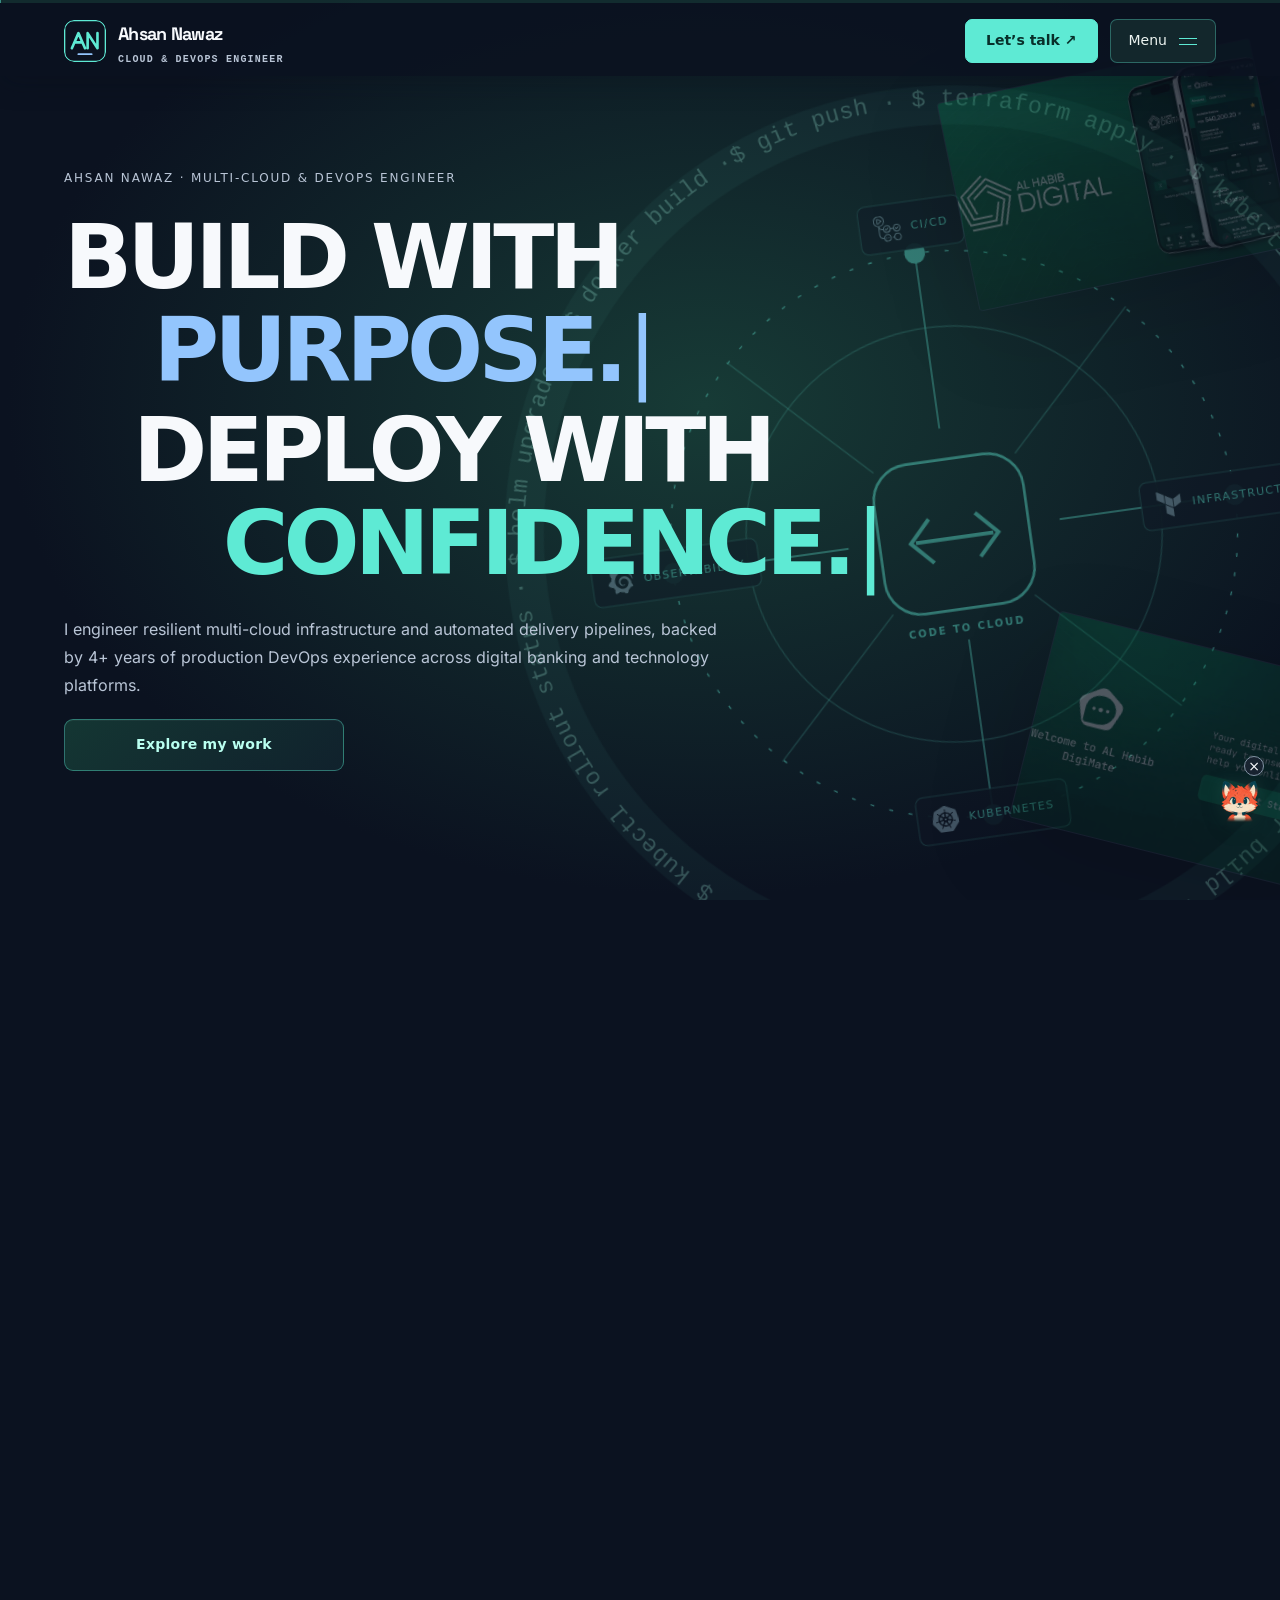
==== commit b49c0750: "update portfolio" ====
--- a/index.html
+++ b/index.html
@@ -31,7 +31,7 @@
   <link rel="stylesheet" href="styles.css">
   <link rel="stylesheet" href="devops-theme.css?v=20261125-simple-loader">
   <link rel="stylesheet" href="clarity-theme.css?v=20261124-card-fix">
-  <script src="script.js?v=20261102-ticker" defer></script>
+  <script src="script.js?v=20261127-scene-owner" defer></script>
   <script src="stack-explorer.js?v=20261125-sakuga-tabs" defer></script>
   <script src="contact-form.js?v=20261125-sakuga-input" defer></script>
   <script src="section-effects.js?v=20261008" defer></script>
@@ -45,8 +45,16 @@
   <script src="ai-diagram.js?v=20261024-foundry" defer></script>
   <script src="page-mascot.js?v=20261103-section-contact" defer></script>
   <link rel="stylesheet" href="cinematic.css?v=20261124-wide-short-services">
+  <link rel="stylesheet" href="studio-theme.css?v=20261126">
   <script src="portfolio-atmosphere.js?v=20261125-simple-loader" defer></script>
-  <script src="cinematic.js?v=20261102o" defer></script>
+  <script src="cinematic.js?v=20261127-scene-owner" defer></script>
+  <link rel="stylesheet" href="scene-scroll.css?v=20261126-section-motion">
+  <link rel="stylesheet" href="responsive-layout.css?v=20261126-nav-spacing6">
+  <script src="scene-scroll.js?v=20261127-smooth-pass" defer></script>
+  <script src="headline-words.js?v=20261126-alternate2" defer></script>
+  <script src="project-details.js?v=20261126-scrollfix" defer></script>
+  <link rel="stylesheet" href="motion-experience.css?v=20261127-mobile-image-flow">
+  <script src="motion-experience.js?v=20261127-smooth-pass" defer></script>
 </head>
 <body class="clarity-theme cinematic">
   <div id="portfolio-loader" role="status" aria-label="Loading Ahsan Nawaz’s portfolio">
@@ -68,7 +76,12 @@
       <span class="brand-mark"><img src="assets/portfolio-logo.svg?v=20261009-navy-teal-v2" width="42" height="42" alt="" decoding="async"></span>
       <span>Ahsan Nawaz<span class="brand-role">CLOUD &amp; DEVOPS ENGINEER</span></span>
     </a>
-    <nav class="theme-nav" aria-label="Main navigation"><a href="#work">Production Work</a><a href="#capabilities">Services</a><a href="#engineering">Tech Stack</a><sakuga-button variant="secondary" class="sakuga-link nav-contact" data-href="#contact">Let’s talk ↗</sakuga-button></nav>
+    <nav class="theme-nav" aria-label="Main navigation"><sakuga-button variant="secondary" class="sakuga-link nav-contact" data-href="#contact">Let’s talk ↗</sakuga-button></nav>
+  </header>
+
+  <header class="mobile-site-header" aria-label="Mobile site header">
+    <div class="mobile-header-row"><a class="mobile-identity" href="#top"><img src="assets/portfolio-logo.svg" width="28" height="28" alt=""><span>Ahsan Nawaz</span></a><a class="mobile-contact" href="#contact">Let’s talk</a></div>
+    <nav class="mobile-nav-links" aria-label="Mobile navigation"></nav>
   </header>
 
   <main id="top">
@@ -78,11 +91,12 @@
       <div class="cinema-word" aria-hidden="true">PORTFOLIO</div>
       <div class="story-panels">
         <div class="hero-copy story-panel" id="story-panel-0" data-phase="0">
-          <p class="eyebrow hero-intro">Hello, I’m</p>
-          <h1 id="hero-title">Ahsan<br> Nawaz<span class="name-dot">.</span></h1>
-          <p class="cinema-role">Cloud &amp; DevOps<br> Engineer.</p>
-          <p class="hero-text">I build cloud infrastructure, automate releases, and keep production running. 4+ years across banking and multi-cloud platforms.</p>
-          <div class="hero-actions"><sakuga-button variant="secondary" class="sakuga-link hero-explore" data-href="#work">Explore my work ↓</sakuga-button></div>
+          <p class="eyebrow hero-intro">AHSAN NAWAZ · MULTI-CLOUD &amp; DEVOPS ENGINEER</p>
+          <h1 id="hero-title" aria-label="Build with purpose. Deploy with confidence."><span class="hero-heading-line"><span class="hero-prefix"><b class="hero-word" style="--word:0">Build</b> <b class="hero-word" style="--word:1">with</b></span> <b class="hero-word rotating-word" data-rotate="build" style="--word:2">purpose.</b></span><span class="hero-heading-line"><span class="hero-prefix"><b class="hero-word" style="--word:3">Deploy</b> <b class="hero-word" style="--word:4">with</b></span> <em class="hero-word rotating-word" data-rotate="deploy" style="--word:5">confidence.</em></span></h1>
+          <p class="cinema-role">From your first deployment to production at scale.</p>
+          <p class="hero-text"><span class="hero-intro-desktop">I engineer resilient multi-cloud infrastructure and automated delivery pipelines, backed by 4+ years of production DevOps experience across digital banking and technology platforms.</span><span class="hero-intro-mobile">Resilient multi-cloud infrastructure. Automated delivery. 4+ years of production DevOps experience.</span></p>
+          <div class="hero-actions"><sakuga-button variant="secondary" class="sakuga-link hero-explore" data-href="#work">Explore my work</sakuga-button></div>
+          <dl class="hero-mobile-proof" aria-label="Production experience"><div><dt>4+</dt><dd>Years in production</dd></div><div><dt>150+</dt><dd>Kubernetes nodes</dd></div><div><dt>Multi-cloud</dt><dd>Infrastructure</dd></div></dl>
           <p class="cinema-location">↗ KARACHI, PAKISTAN · REMOTE WORLDWIDE</p>
         </div>
         <figure class="cinema-portrait">
@@ -100,6 +114,17 @@
     </section>
     </div>
 
+    <div class="studio-showcase" aria-label="Explore selected projects">
+      <a href="#bank-digital" class="studio-shot"><img src="assets/bank-al-habib-digital-horizontal.webp" width="1280" height="640" alt="AL Habib Digital project" decoding="async"><span>Banking infrastructure <b>AL Habib Digital</b></span></a>
+      <a href="#digimate" class="studio-shot"><img src="assets/digimate-horizontal.webp" width="1280" height="640" alt="DigiMate AI platform project" decoding="async"><span>Cloud &amp; AI platforms <b>AL Habib DigiMate</b></span></a>
+      <a href="#tekrevol" class="studio-shot"><img src="assets/tekrevol-horizontal.webp" width="1280" height="640" alt="TekRevol infrastructure project" decoding="async"><span>Production operations <b>TekRevol</b></span></a>
+    </div>
+
+    <aside class="studio-identity" aria-label="About Ahsan Nawaz">
+      <div class="studio-person"><img src="assets/ahsan-rim-480.webp" width="480" height="480" alt="Ahsan Nawaz" loading="lazy"><div><p>YOUR ENGINEER, FROM BUILD TO PRODUCTION</p><h2>Ahsan Nawaz.</h2><span>Based in Pakistan. Working worldwide.</span></div></div>
+      <div class="studio-proof"><div><strong>4+</strong><span>Years in production</span></div><div><strong>150+</strong><span>Kubernetes nodes</span></div><div class="multi-cloud-proof"><strong>Multi-cloud</strong><span>Infrastructure &amp; automation</span></div><a href="assets/Ahsan-Nawaz-DevOps-Resume.pdf?v=20261024" target="_blank" rel="noopener noreferrer">View résumé</a></div>
+    </aside>
+
     <div class="cinema-services" data-backdrop="LET’S TALK">      <aside class="hero-service-card" aria-label="How I help your team">
         <span class="service-card-label">FROM CODE TO PRODUCTION</span>
         <h2><span class="service-title-first">Your product.</span><span class="service-title-second">From idea to live.</span></h2>
@@ -116,7 +141,7 @@
     <section data-backdrop="PROJECTS" class="section" id="work" aria-labelledby="work-title">
       <div class="section-heading">
         <p class="eyebrow">SELECTED DEVOPS WORK</p>
-        <h2 id="work-title">Production systems I design and operate.</h2>
+        <h2 id="work-title">Built to ship.<br><span>Made to last.</span></h2>
         <p>Selected work across banking, AI services, and technology platforms. These summaries describe my own contribution while keeping internal architecture and confidential details private.</p>
       </div>
 
--- a/studio-theme.css
+++ b/studio-theme.css
@@ -0,0 +1,62 @@
+/* An editorial studio direction, adapted to Ahsan's existing content and identity. */
+body.cinematic{--studio-paper:#edf4f1;--studio-ink:#102823;--studio-mint:#5eead4;background:#0b1220;color:#f7f9fc}
+.cinematic .site-header{max-width:none;padding:18px 5%;min-height:88px;background:#0b1220f2;border-bottom:1px solid #ffffff18;backdrop-filter:blur(16px)}
+.cinematic .brand{font-size:18px;letter-spacing:-.04em}.cinematic .brand-role{font-size:10px;letter-spacing:.12em}
+.cinematic .theme-nav{gap:28px}.cinematic .theme-nav a{font-size:14px}
+.cinematic .hero.parallax-story{display:flex;flex-direction:column;justify-content:center;max-width:1600px;height:auto;min-height:740px;max-height:none;padding:44px 5% 0;overflow:visible}
+.cinematic .hero .cinema-meta{font-size:12px;margin-bottom:54px}.cinematic .cinema-meta small{font-size:11px}.cinematic .cinema-meta .availability-pill{font-size:12px}
+.cinematic .hero .cinema-word,.cinematic .hero .cinema-portrait,.cinematic .hero .cinema-facts,.cinematic .chapter-backdrop,.cinematic .tool-drift{display:none}
+.cinematic .hero .story-panels{display:block;width:100%}
+.cinematic .hero .story-panel:first-child{display:block;max-width:none;padding:0;min-height:0;width:100%}
+.cinematic .hero .hero-intro{font:500 12px/1.6 Inter,system-ui,sans-serif;letter-spacing:.14em;color:#b9c5d6;margin:0 0 24px!important}
+.cinematic .hero #hero-title{font:650 clamp(54px,7.8vw,126px)/1.04 Inter,system-ui,sans-serif;letter-spacing:-.075em;max-width:1400px;margin:0}
+.cinematic .hero #hero-title>span{display:block}.cinematic .hero #hero-title em{font-style:normal;color:var(--studio-mint);position:relative}
+.cinematic .hero #hero-title em::after{content:'';position:absolute;left:0;right:0;bottom:-.06em;height:.055em;background:var(--studio-mint);border-radius:50%;transform:rotate(-2deg)}
+.cinematic .hero .cinema-role{font-size:clamp(18px,2vw,26px);color:#f7f9fc;line-height:1.45;letter-spacing:-.025em;margin:36px 0 12px;max-width:650px}
+.cinematic .hero .story-panel .hero-text{font-size:16px;line-height:1.75;max-width:550px;margin:0;color:#b9c5d6}
+.cinematic .hero .hero-actions{margin:26px 0}.cinematic .hero .hero-actions>sakuga-button.hero-explore{width:280px}
+.cinematic .hero .hero-actions>sakuga-button::part(button){min-height:54px;font-size:15px;border-radius:9px}
+.cinematic .hero .cinema-location{font-size:11px;letter-spacing:.08em;margin:22px 0 32px}
+.cinematic .cinema-bottom{font-size:11px;margin-top:20px;min-height:64px}
+.studio-showcase{max-width:1500px;margin:40px auto 100px;padding:0 5%;display:grid;grid-template-columns:repeat(3,minmax(0,1fr));gap:24px;align-items:start}
+.studio-shot{display:block;color:#fff;text-decoration:none;min-width:0;transition:transform .4s ease}
+.studio-shot:nth-child(2){margin-top:56px}.studio-shot:nth-child(3){margin-top:112px}
+.studio-shot img{width:100%;height:auto;aspect-ratio:1.5;object-fit:cover;border-radius:14px;display:block;background:#142238;border:1px solid #ffffff20}
+.studio-shot span{display:block;padding:18px 0;font-size:12px;color:#b9c5d6}.studio-shot b{display:block;font-size:20px;line-height:1.5;letter-spacing:-.035em;font-weight:550;color:#fff}
+.studio-shot:hover{transform:translateY(-9px)}
+.cinematic .cinema-services{max-width:none;padding:100px 7%;margin:0;background:var(--studio-paper);color:var(--studio-ink)}
+.cinematic .cinema-services .hero-service-card{max-width:1320px;margin:auto;background:none;border:0;border-radius:0;padding:0;box-shadow:none}
+.cinematic .cinema-services .hero-service-card::before{display:none}
+.cinematic .hero-service-card .service-card-label{font-size:12px;letter-spacing:.12em;color:#246255}
+.cinematic .hero-service-card h2{font-size:clamp(40px,6vw,88px);line-height:1.08;letter-spacing:-.065em;font-weight:600;max-width:1000px;margin:30px 0 56px}
+.cinematic .hero-service-card h2>span{display:block;color:var(--studio-ink)}
+.cinematic .hero-service-card ol{gap:40px}.cinematic .hero-service-card li{border-color:#10282330;padding:24px 0}
+.cinematic .hero-service-card li>span{color:#246255;font-size:14px}.cinematic .hero-service-card strong{color:var(--studio-ink);font-size:22px;letter-spacing:-.03em}
+.cinematic .hero-service-card p{color:#45655e;font-size:16px}.cinematic .hero-service-card>a{border-color:#10282330;color:var(--studio-ink);font-size:15px;padding-top:24px}
+.cinematic .command-ticker{margin:0;padding:22px 0;border-bottom:1px solid #ffffff20;background:#10231f}.cinematic .command-ticker code{font-size:14px}
+.cinematic .section{max-width:1440px;margin:auto;padding:110px 5%;min-height:0}
+.cinematic .section-heading{max-width:850px;margin-bottom:56px}.cinematic .section-heading .eyebrow{font-size:12px;letter-spacing:.14em;margin-bottom:22px}
+.cinematic .section-heading h2{font-size:clamp(38px,5.6vw,80px);line-height:1.08;letter-spacing:-.06em;font-weight:600;margin:0 0 24px;text-shadow:none}
+.cinematic .section-heading h2>span{color:var(--studio-mint)}.cinematic .section-heading>p:last-child{max-width:670px;font-size:16px;line-height:1.8}
+.cinematic .project-grid{display:grid;grid-template-columns:repeat(2,minmax(0,1fr));gap:64px 32px}
+.cinematic :is(.project-card,.project-card.featured){display:flex;flex-direction:column;grid-column:auto;background:none;backdrop-filter:none;border:0;border-radius:0;box-shadow:none;overflow:visible;transform:none;min-width:0}
+.cinematic .project-card:nth-child(even){margin-top:100px}.cinematic .project-card:hover{transform:none}
+.cinematic .project-preview{border-radius:16px;overflow:hidden;aspect-ratio:1.65;background:#142238;height:auto;border:1px solid #ffffff18}
+.cinematic .project-preview img{width:100%;height:100%;object-fit:cover;transition:transform .65s cubic-bezier(.2,.7,.2,1)}.cinematic .project-card:hover .project-preview img{transform:scale(1.035)}
+.cinematic .project-number{display:none}.cinematic .project-content{padding:26px 0 0}.cinematic .project-type{font-size:12px;line-height:1.6;color:#5eead4}
+.cinematic .project-content h3{font-size:clamp(25px,2.7vw,38px);letter-spacing:-.045em;margin:12px 0 24px;font-weight:600}
+.cinematic .case-study{display:grid;gap:14px}.cinematic .case-study>div{padding:0;border:0;display:block}.cinematic .case-study dt{font-size:13px;color:#f7f9fc;margin-bottom:4px}.cinematic .case-study dd{font-size:15px;line-height:1.75;color:#b9c5d6;margin:0}
+.cinematic .project-content>a{font-size:14px;min-height:44px;display:inline-flex;align-items:center;margin-top:18px}
+.cinematic :is(.side-project-card,.capability-grid>div,.github-callout,.ai-diagram,.stack-explorer,.experience-list>article){border-radius:14px;box-shadow:none}
+.cinematic .capability-grid{gap:24px}.cinematic .capability-grid>div{padding:32px;background:#142238;border:1px solid #ffffff20}.cinematic .capability-grid h3{font-size:23px;letter-spacing:-.04em}
+.cinematic .contact .section-heading h2{font-size:clamp(48px,7vw,100px)}
+@media(min-width:1500px){.cinematic .hero.parallax-story{min-height:820px}}
+@media(max-width:900px){.cinematic .theme-nav{gap:16px}.cinematic .hero.parallax-story{min-height:0;padding-top:32px}.cinematic .hero .cinema-meta{margin-bottom:44px}.cinematic .hero #hero-title{font-size:clamp(48px,8vw,74px)}.studio-showcase{gap:16px;margin-bottom:64px}.studio-shot:nth-child(2){margin-top:32px}.studio-shot:nth-child(3){margin-top:64px}.cinematic .hero-service-card ol{grid-template-columns:1fr;gap:0}.cinematic .section{padding-block:80px}.cinematic .project-grid{gap:48px 24px}}
+@media(max-width:600px){.cinematic .site-header{padding:12px 5%;gap:10px;min-height:76px}.cinematic .brand{font-size:16px}.cinematic .brand-mark{width:34px;height:34px}.cinematic .brand-role{font-size:8px}.cinematic .theme-nav{gap:8px}.cinematic .theme-nav>a{display:none}.cinematic .theme-nav sakuga-button.nav-contact::part(button){font-size:12px;padding:10px 13px}.cinematic .hero.parallax-story{padding:28px 5% 0}.cinematic .hero .cinema-meta>span{display:none}.cinematic .hero .cinema-meta{margin-bottom:36px}.cinematic .hero .hero-intro{font-size:10px;letter-spacing:.09em;margin-bottom:24px!important}.cinematic .hero #hero-title{font-size:clamp(43px,10.2vw,62px);letter-spacing:-.065em;line-height:1.1}.cinematic .hero #hero-title>span{max-width:100%}.cinematic .hero .cinema-role{font-size:20px;margin-top:30px}.cinematic .hero .story-panel .hero-text{font-size:16px}.cinematic .hero .hero-actions{justify-content:flex-start}.cinematic .hero .hero-actions>sakuga-button.hero-explore{width:100%;max-width:320px}.cinematic .hero .cinema-location{font-size:10px}.cinematic .cinema-bottom{font-size:10px;gap:12px}.cinematic .cinema-bottom>span{display:none}.studio-showcase{grid-template-columns:1fr;gap:28px;margin:28px auto 64px}.studio-shot:nth-child(n){margin:0}.studio-shot img{aspect-ratio:1.85}.studio-shot span{padding:12px 0}.studio-shot b{font-size:22px}.cinematic .cinema-services{padding:64px 5%}.cinematic .hero-service-card h2{font-size:44px;margin-bottom:32px}.cinematic .section{padding:64px 5%}.cinematic .section-heading{margin-bottom:36px}.cinematic .section-heading h2{font-size:42px}.cinematic .project-grid{grid-template-columns:1fr;gap:48px}.cinematic .project-card:nth-child(even){margin:0}.cinematic .project-preview{aspect-ratio:1.8}.cinematic .project-content{padding-top:22px}.cinematic .project-content h3{font-size:29px}.cinematic .contact .section-heading h2{font-size:52px}}
+@media(prefers-reduced-motion:reduce){.studio-shot,.cinematic .project-preview img{transition:none}.studio-shot:hover{transform:none}}
+.studio-identity{max-width:1320px;margin:0 auto 100px;padding:32px 5%;display:flex;justify-content:space-between;align-items:center;gap:40px;border-block:1px solid #ffffff20}
+.studio-person{display:flex;align-items:center;gap:24px}.studio-person img{width:100px;height:100px;object-fit:cover;background:#142238;border-radius:50%}.studio-person p{font-size:10px;letter-spacing:.12em;color:#5eead4;margin:0 0 10px}.studio-person h2{font-size:32px;letter-spacing:-.05em;margin:0 0 8px}.studio-person span{font-size:14px;color:#b9c5d6}
+.studio-proof{display:flex;gap:36px;align-items:center}.studio-proof>div{display:grid;gap:8px}.studio-proof strong{font-size:40px;letter-spacing:-.06em;line-height:1;color:#5eead4}.studio-proof span{font-size:12px;color:#b9c5d6}.studio-proof>a{font-size:14px;color:#fff;min-height:44px;display:flex;align-items:center}
+@media(max-width:900px){.studio-identity{flex-direction:column;align-items:flex-start;margin-bottom:64px}.studio-proof{width:100%;justify-content:space-between;gap:20px}}
+@media(max-width:600px){.studio-person{gap:16px}.studio-person img{width:72px;height:72px}.studio-person p{font-size:9px}.studio-person h2{font-size:28px}.studio-person span{font-size:12px}.studio-proof strong{font-size:34px}.studio-proof span{font-size:11px}.studio-proof>a{font-size:13px}}
+.cinematic .hero .hero-intro{transform:none;text-transform:none}
--- a/scene-scroll.css
+++ b/scene-scroll.css
@@ -0,0 +1,167 @@
+/* A single camera stage: flying previews, horizontal paper gallery, recurring emblem. */
+.scene-navigation{position:fixed;right:4%;bottom:22px;left:4%;z-index:95;display:flex;justify-content:space-between;align-items:center;gap:20px;pointer-events:none;font:12px/1.5 Inter,system-ui,sans-serif;color:#b9c5d6}.scene-navigation button{pointer-events:auto;cursor:pointer;border:1px solid #ffffff30;border-radius:30px;padding:10px 18px;color:#edf4f1;background:#0b1220eb;font:inherit}.scene-navigation button:hover{border-color:#5eead4}.scene-emblem{display:none}
+.scene-scroll{scroll-behavior:auto!important;scroll-padding-top:0}.scene-scroll body.cinematic{overflow-x:clip}
+.scene-scroll .site-header{position:fixed;inset:0 0 auto;z-index:90;height:76px;min-height:76px;background:#0b1220d9;border:0}
+.scene-scroll main{position:relative;overflow:visible!important;max-width:none!important;margin:0!important;padding:0!important}
+.scene-scroll .scene-stage{position:sticky;top:0;height:100svh;width:100%;overflow:clip;isolation:isolate;background:radial-gradient(ellipse at 55% 55%,#13392f,#0b1220 68%)}
+.scene-scroll .scene-panel{position:absolute;inset:0;overflow:clip;transform-origin:50% 50%;background:#0b1220}
+.scene-scroll .scene-panel[aria-hidden="true"]{pointer-events:none}
+.scene-scroll .scene-content{min-height:100%;padding:100px 0 85px;box-sizing:border-box;position:relative}
+.scene-scroll .scene-content>.section{padding-top:70px;padding-bottom:70px;box-sizing:border-box;width:100%}
+.scene-scroll .scene-content :is(.reveal,.hero-service-card){opacity:1!important;visibility:visible!important;transform:none!important}
+.scene-scroll .scene-content .underline-pending{clip-path:none!important}
+.scene-scroll .scene-opening{background:transparent}.scene-scroll .scene-opening .scene-content{height:100%;padding:0}
+.scene-scroll .hero.parallax-story{padding:130px 7% 80px;min-height:100svh;max-width:none;justify-content:center;height:100svh;box-sizing:border-box}
+.scene-scroll .hero .cinema-meta,.scene-scroll .hero .cinema-role,.scene-scroll .hero .cinema-bottom,.scene-scroll .hero .cinema-location{display:none}
+.scene-scroll .hero .hero-intro{font-size:12px!important;letter-spacing:.15em;margin-bottom:24px!important}
+.scene-scroll .hero #hero-title{font-size:clamp(60px,9vw,152px);line-height:.98;font-weight:750;letter-spacing:-.065em;max-width:1300px;text-transform:uppercase;transform:translateY(calc(var(--opening-flight,0)*-160px));opacity:calc(1 - var(--opening-flight,0)*1.2)}
+.scene-scroll .hero #hero-title>span:last-child{margin-left:10%}.scene-scroll .hero #hero-title em::after{display:none}
+.scene-scroll .hero .hero-text{max-width:470px!important;margin-top:28px!important}.scene-scroll .hero .hero-actions{margin-top:24px}
+.scene-scroll .scene-opening .studio-showcase{position:absolute;inset:0;max-width:none;padding:0;margin:0;pointer-events:none;display:block;z-index:2}
+.scene-scroll .scene-opening .studio-shot{position:absolute;width:24vw;min-width:200px;right:8%;top:30%;margin:0;transform:translate3d(calc(var(--opening-flight,0)*-65vw),calc(var(--opening-flight,0)*-65vh),0) rotate(calc(-12deg + var(--opening-flight,0)*30deg));opacity:calc(.95 - var(--opening-flight,0)*.6)}
+.scene-scroll .scene-opening .studio-shot:nth-child(2){top:65%;right:-9%;transform:translate3d(calc(var(--opening-flight,0)*-90vw),calc(var(--opening-flight,0)*-35vh),0) rotate(14deg)}
+.scene-scroll .scene-opening .studio-shot:nth-child(3){right:39%;top:120%;transform:translate3d(calc(var(--opening-flight,0)*25vw),calc(var(--opening-flight,0)*-140vh),0) rotate(-8deg)}
+.scene-scroll .scene-opening .studio-shot span{display:none}.scene-scroll .studio-shot img{box-shadow:0 25px 90px #0007;border-radius:4px}
+.scene-scroll .scene-emblem{display:grid;place-items:center;position:absolute;z-index:12;left:calc(50% - 120px);top:calc(50% - 120px);width:240px;height:240px;pointer-events:none;color:#bdede0;border:9px solid #9ec7ba;border-radius:50%;box-shadow:inset 3px 3px 5px #fff7,9px 10px 0 #375c52,18px 24px 40px #0006;transform-style:preserve-3d}
+.scene-emblem span{font:750 100px/1 Inter,system-ui,sans-serif;letter-spacing:-.12em;padding-right:10px;text-shadow:3px 4px #41665b,5px 7px #41665b}.scene-emblem i{position:absolute;height:145%;width:8px;background:#bdede0;transform:rotate(30deg);box-shadow:4px 3px #41665b}
+.scene-scroll .scene-work{background:#edf4f1;color:#102823}.scene-scroll .scene-work .scene-content{height:100%;padding:0}
+.scene-scroll #work{max-width:none;height:100%;display:flex;align-items:center;gap:6vw;padding:100px 0 70px 5%;overflow:visible}
+.scene-scroll #work .section-heading{width:24vw;min-width:24vw;margin:0;position:relative;z-index:0;align-self:center}.scene-scroll #work .section-heading h2{font-size:clamp(36px,4.2vw,70px);color:#102823}.scene-scroll #work .section-heading h2 span{color:#23705e}.scene-scroll #work .section-heading p{color:#45655e;font-size:14px}.scene-scroll #work .section-heading .eyebrow{font-size:11px}
+.scene-scroll #work .project-grid{position:relative;display:flex;flex:0 0 auto;gap:5vw;align-items:center;width:max-content;padding-right:10vw;will-change:transform}
+.scene-scroll #work .project-card{display:flex;flex-direction:column;flex:0 0 60vw;width:60vw;max-width:1000px;margin:0;gap:0;border:0;box-shadow:none;background:#edf4f1;color:#102823}
+.scene-scroll #work .project-preview{width:100%;height:52vh;aspect-ratio:auto;max-height:550px;border-radius:3px;flex-shrink:0}.scene-scroll #work .project-preview img{object-fit:cover}
+.scene-scroll #work .project-content{padding-top:18px}.scene-scroll #work .project-content h3{font-size:clamp(24px,2.6vw,42px);color:#102823;margin:4px 0}.scene-scroll #work .project-type{font-size:12px;color:#45655e;margin:0}.scene-scroll #work .case-study{display:none}.scene-scroll #work .project-content>a{color:#102823;margin-top:6px}
+.scene-scroll .scene-products,.scene-scroll .scene-engineering{background:radial-gradient(ellipse at 35% 45%,#163b32,#0b1220 70%)}
+.scene-scroll .scene-products .section-heading,.scene-scroll .scene-engineering .section-heading{position:relative;z-index:14}.scene-scroll .scene-products .section-heading h2{font-size:clamp(60px,8vw,130px);text-transform:uppercase;max-width:900px}
+.scene-scroll .scene-services .cinema-services{background:transparent;color:#f7f9fc;margin:0;padding:70px 7%}.scene-scroll .scene-services .hero-service-card :is(h2,strong){color:#f7f9fc}.scene-scroll .scene-services .hero-service-card :is(p,a,.service-card-label){color:#b9c5d6}.scene-scroll .scene-services .hero-service-card li,.scene-scroll .scene-services .hero-service-card>a{border-color:#ffffff30}
+.scene-scroll .scene-services .hero-service-card h2{font-size:clamp(50px,7.5vw,120px);text-transform:uppercase;line-height:1.02}.scene-scroll .scene-services .hero-service-card h2>span{color:#f7f9fc}
+.scene-scroll .studio-identity{margin:0 auto;min-height:55vh;border:0}.scene-scroll .studio-person h2{font-size:clamp(40px,6vw,90px)}
+.scene-scroll .scene-engineering .section,.scene-scroll .scene-contact .section{position:relative;z-index:14}
+.scene-scroll .scene-engineering .scene-content{padding-top:160px}.scene-scroll .scene-contact .section-heading h2{font-size:clamp(60px,8vw,130px);text-transform:uppercase}
+.scene-scroll .cinema-atmosphere,.scene-scroll .back-to-top,.scene-scroll .chapter-backdrop{display:none}
+.scene-reading .scene-stage,.scene-reading .scene-panel{position:static}.scene-reading .scene-navigation>.scene-label{display:none}.scene-reading .scene-navigation{left:auto}.scene-reading .scene-emblem{display:none}
+@media(max-width:760px){.scene-scroll .site-header{height:76px}.scene-scroll .hero.parallax-story{padding:120px 5% 80px}.scene-scroll .hero #hero-title{font-size:clamp(43px,10vw,72px)}.scene-scroll .hero #hero-title>span:last-child{margin-left:0}.scene-scroll .hero .hero-text{max-width:80%!important}.scene-scroll .scene-opening .studio-shot{top:20%;right:-12%;width:36vw;min-width:150px;opacity:.6}.scene-scroll .scene-opening .studio-shot:nth-child(2){top:85%}.scene-scroll .scene-emblem{width:140px;height:140px;left:calc(50% - 70px);top:calc(50% - 70px);border-width:6px}.scene-emblem span{font-size:60px}.scene-emblem i{width:5px}.scene-scroll #work{padding-left:0;gap:0}.scene-scroll #work .section-heading{display:none}.scene-scroll #work .project-grid{gap:8vw;padding:0 7vw;width:max-content}.scene-scroll #work .project-card{flex-basis:86vw;width:86vw}.scene-scroll #work .project-preview{height:45vh;max-height:420px}.scene-scroll #work .project-content h3{font-size:28px}.scene-scroll .scene-content>.section{padding-top:40px}.scene-scroll .scene-navigation{left:5%;right:5%;font-size:10px}.scene-scroll .scene-label{max-width:60%}.scene-scroll .scene-services .cinema-services{padding:40px 5%}.scene-scroll .scene-products .section-heading h2{font-size:58px}}
+@media(prefers-reduced-motion:reduce){.scene-navigation{display:none}}
+/* Full viewport: the companion floats above the site and never owns a column. */
+body.cinematic{padding-right:0!important;min-width:0;width:100%;max-width:100%}
+.cinematic footer{width:100%;margin-right:0;padding-inline:5%}
+.scene-scroll .scene-stage{width:100%;max-width:none;height:100dvh}
+.scene-scroll .scene-panel{width:100%;max-width:none}
+.cinematic .fox-companion:not(.at-contact){position:fixed;right:max(12px,env(safe-area-inset-right));bottom:calc(70px + env(safe-area-inset-bottom));width:56px;z-index:96}
+.cinematic .fox-companion:not(.at-contact) .fox-boop{width:56px;height:56px}
+/* An information graphic replaces the floating monogram. */
+.scene-scroll .scene-emblem{display:block;left:auto;right:-5%;top:12%;width:min(62vw,780px);height:auto;aspect-ratio:1;border:0;border-radius:0;box-shadow:none;color:#5eead4;z-index:0;pointer-events:none;transform-style:flat}
+.scene-scroll :is(.scene-opening,.scene-products,.scene-services,.scene-engineering,.scene-contact){background:transparent}
+.infra-orbit{position:relative;width:100%;height:100%;font-family:Inter,system-ui,sans-serif}
+.infra-orbit svg{width:100%;height:100%;animation:infra-breathe 7s ease-in-out infinite}
+.scene-emblem .infra-node{position:absolute;display:flex;align-items:center;gap:10px;font:500 11px/1.4 Inter,system-ui,sans-serif;letter-spacing:.12em;text-shadow:none;padding:10px 14px;border:1px solid #5eead455;border-radius:8px;background:#0b1220e8;white-space:nowrap}
+.infra-node img{width:27px;height:27px;object-fit:contain}.node-code{left:50%;top:10%;translate:-50% -50%}.node-cloud{left:86%;top:50%;translate:-50% -50%}.node-cluster{left:50%;top:86%;translate:-50% -50%}.node-observe{left:14%;top:50%;translate:-50% -50%}
+.scene-emblem .infra-center{position:absolute;left:50%;top:62%;translate:-50% -50%;font:600 10px/1.5 Inter,system-ui,sans-serif;letter-spacing:.2em;white-space:nowrap;text-shadow:none;padding:0}
+.scene-emblem i{display:none}
+/* Entrance motion has its own transform layer, independent of scroll motion. */
+.hero-word{display:inline-block;font-weight:inherit;animation:hero-word-in 1s cubic-bezier(.16,1,.3,1) both;animation-delay:calc(.8s + var(--word)*.1s)}
+@keyframes hero-word-in{from{opacity:0;transform:translate3d(0,.65em,0) rotateX(-35deg);filter:blur(9px)}to{opacity:1;transform:translate3d(0,0,0) rotateX(0);filter:blur(0)}}
+.scene-scroll .scene-opening .studio-shot img{animation:preview-hover 7s ease-in-out infinite;will-change:transform}
+.scene-scroll .scene-opening .studio-shot:nth-child(2) img{animation-delay:-2.3s}.scene-scroll .scene-opening .studio-shot:nth-child(3) img{animation-delay:-4.6s}
+@keyframes preview-hover{0%,100%{transform:translate3d(0,0,0) rotate(-1deg)}50%{transform:translate3d(0,-18px,0) rotate(1deg)}}
+@keyframes infra-breathe{0%,100%{opacity:.6}50%{opacity:1}}
+.scene-scroll .hero .hero-text,.scene-scroll .hero .hero-actions{animation:hero-copy-in .9s ease both;animation-delay:1.4s}
+@keyframes hero-copy-in{from{opacity:0;translate:0 14px}to{opacity:1;translate:0 0}}
+@media(min-width:761px){.scene-scroll .scene-opening .studio-showcase{z-index:0;opacity:.55}.scene-scroll .scene-opening .studio-shot{right:-4%;top:15%;width:25vw}.scene-scroll .hero .story-panels{position:relative;z-index:3}.scene-scroll .hero #hero-title{font-size:clamp(60px,8vw,140px)}.scene-scroll .hero .hero-text{max-width:520px!important}}
+@media(min-width:1800px){.scene-scroll .hero.parallax-story{padding-inline:8%;}.scene-scroll .hero #hero-title{font-size:clamp(130px,7.4vw,192px)}.scene-scroll #work .project-card{flex-basis:58vw;width:58vw;max-width:1300px}}
+@media(min-width:761px) and (max-width:1100px){.cinematic .site-header{padding-inline:4%;gap:12px}.cinematic .theme-nav{gap:14px}.cinematic .theme-nav>a{font-size:12px}.scene-scroll .hero #hero-title{font-size:clamp(60px,8.2vw,90px)}.scene-scroll .hero #hero-title>span:last-child{margin-left:0}.scene-scroll .scene-emblem{width:75vw;right:-18%}}
+@media(max-width:760px){.scene-scroll .hero.parallax-story{padding:110px 6% 80px;justify-content:center}.scene-scroll .hero #hero-title{font-size:clamp(36px,9vw,66px);line-height:1.07;overflow-wrap:normal}.scene-scroll .hero #hero-title>span{max-width:100%}.scene-scroll .hero .hero-intro{font-size:10px!important;letter-spacing:.07em}.scene-scroll .hero .hero-text{max-width:100%!important;font-size:15px;line-height:1.65;margin-top:22px!important}.scene-scroll .hero .hero-actions{width:100%;margin-top:20px}.scene-scroll .hero .hero-actions>sakuga-button.hero-explore{max-width:320px;width:100%}.scene-scroll .scene-opening .studio-showcase{z-index:0;opacity:.25}.scene-scroll .scene-opening .studio-shot{right:-14%;top:14%;width:50vw}.scene-scroll .hero .story-panels{position:relative;z-index:3}.scene-scroll .scene-emblem{width:100vw;right:-28%;top:25%;max-width:640px}.scene-emblem .infra-node{font-size:8px;padding:7px;gap:5px}.infra-node img{width:20px;height:20px}.scene-emblem .infra-center{font-size:8px;letter-spacing:.1em}.cinematic .site-header{gap:8px;padding-inline:5%;flex-wrap:nowrap}.cinematic .brand-role{font-size:7px;letter-spacing:.08em}.cinematic .brand{gap:8px;min-width:0}.cinematic .brand-mark{flex:0 0 30px;width:30px;height:30px}.cinematic .brand-mark img{width:30px;height:30px}.cinematic .theme-nav{flex-shrink:0}.scene-scroll .scene-products .section-heading h2,.scene-scroll .scene-services .hero-service-card h2{font-size:clamp(38px,10vw,64px);overflow-wrap:anywhere}.scene-scroll .scene-contact .section-heading h2{font-size:clamp(42px,11vw,72px)}.scene-scroll :is(.contact-layout,.side-project-grid,.capability-grid,.consultation-grid){grid-template-columns:minmax(0,1fr)}.scene-scroll .section-heading>p:last-child{font-size:16px}.scene-scroll .scene-content{padding-top:90px}.scene-scroll .studio-identity{flex-wrap:wrap}.scene-navigation{bottom:calc(14px + env(safe-area-inset-bottom))}}
+@media(max-width:380px){.cinematic .brand{font-size:14px}.cinematic .brand-role{display:none}.cinematic .theme-nav sakuga-button.nav-contact::part(button){padding:10px 12px}.scene-scroll .hero #hero-title{font-size:34px}.scene-scroll .hero .hero-intro{font-size:9px!important}.scene-label{display:none}.scene-navigation{justify-content:flex-end}}
+@media(max-height:760px) and (min-width:761px){.scene-scroll .hero.parallax-story{padding-top:100px;padding-bottom:65px}.scene-scroll .hero #hero-title{font-size:clamp(54px,6.5vw,100px)}.scene-scroll .hero .hero-intro{margin-bottom:16px!important}.scene-scroll .hero .hero-text{margin-top:18px!important}.scene-scroll .hero .hero-actions{margin:16px 0 0}.scene-scroll #work .project-preview{height:44vh}}
+@media(prefers-reduced-motion:reduce){.hero-word,.infra-orbit svg,.scene-scroll .scene-opening .studio-shot img,.scene-scroll .hero .hero-text,.scene-scroll .hero .hero-actions{animation:none!important;filter:none;opacity:1;transform:none;translate:none}.hero-word{display:inline}}
+/* Keep the work reel in the same palette as the camera stage. */
+.scene-scroll .scene-work{background:#0b1220;color:#f7f9fc}
+.scene-scroll #work .project-card{background:#0b1220;color:#f7f9fc}
+.scene-scroll #work .section-heading h2,.scene-scroll #work .project-content h3,.scene-scroll #work .project-content>a{color:#f7f9fc}
+.scene-scroll #work .section-heading h2 span{color:#5eead4}
+.scene-scroll #work .section-heading p,.scene-scroll #work .project-type{color:#b9c5d6}
+/* Reserve space for the longest phrase so the sentence does not jump. */
+.rotating-word{min-width:7.5ch;white-space:nowrap;text-align:left}
+[data-rotate="deploy"]{min-width:12ch}
+.cinematic .studio-identity{gap:36px;flex-wrap:wrap}
+.cinematic .studio-person{flex:1 1 450px;min-width:0}
+.cinematic .studio-proof{flex:1 1 510px;gap:28px;justify-content:space-between;flex-wrap:wrap;min-width:0}
+.studio-proof .multi-cloud-proof strong{font-size:clamp(24px,2.5vw,38px);letter-spacing:-.045em}
+.scene-navigation{left:5%!important;right:5%!important;bottom:calc(14px + env(safe-area-inset-bottom))}
+.scene-navigation .scene-label{max-width:60%;overflow:hidden;text-overflow:ellipsis;white-space:nowrap}
+@media(min-width:761px){.scene-scroll .hero #hero-title{font-size:clamp(58px,6.5vw,118px)}.scene-scroll .hero #hero-title>span:last-child{margin-left:6%}}
+@media(max-width:760px){.cinematic .studio-person{flex-basis:100%}.cinematic .studio-proof{flex-basis:100%;gap:24px}.studio-proof .multi-cloud-proof{flex-basis:45%}.studio-proof .multi-cloud-proof strong{font-size:28px}.scene-scroll .hero #hero-title{font-size:clamp(32px,8.3vw,60px)}.rotating-word{min-width:0}[data-rotate="deploy"]{display:block;min-width:0;min-height:1.12em}.scene-navigation .scene-label{display:none}.scene-navigation{justify-content:flex-end}}
+/* Compact identity row, with the full name always on a single line. */
+.cinematic .studio-identity{min-height:0;margin-block:24px;padding-block:28px;gap:28px}
+.cinematic .studio-person{flex:1 1 420px;gap:18px}.cinematic .studio-person>div{min-width:0}
+.cinematic .studio-person img{width:76px;height:76px;flex:0 0 76px}
+.cinematic .studio-person h2{font-size:clamp(28px,3.2vw,48px);line-height:1.15;white-space:nowrap;letter-spacing:-.045em;margin:8px 0 12px}
+.cinematic .studio-person p{font-size:10px;line-height:1.6;letter-spacing:.08em}
+/* Fixed columns isolate text edits from line breaking and alignment. */
+.cinematic .hero #hero-title{font-size:clamp(36px,4.7vw,88px);line-height:1.12;letter-spacing:-.055em}
+.cinematic .hero #hero-title>.hero-heading-line{display:grid;grid-template-columns:6.7em 7.2em;align-items:baseline;gap:.12em;margin-left:0;max-width:none}
+.cinematic .hero #hero-title .hero-prefix{display:block;white-space:nowrap}
+.cinematic .hero #hero-title .rotating-word{display:block;width:7.2em;min-width:0;height:1.12em;min-height:1.12em;white-space:nowrap;animation:none!important;opacity:1;transform:none;filter:none;font-weight:inherit}
+.rotating-word::after{content:'';display:inline-block;width:2px;height:.72em;margin-left:.035em;background:currentColor;vertical-align:baseline;animation:typing-caret 1s steps(1) infinite}
+@keyframes typing-caret{50%{opacity:0}}
+@media(max-width:760px){.cinematic .studio-person{flex-basis:100%;gap:14px}.cinematic .studio-person img{width:60px;height:60px;flex-basis:60px}.cinematic .studio-person h2{font-size:clamp(25px,6vw,36px)}.cinematic .studio-person p{font-size:9px}.cinematic .studio-identity{padding-inline:5%;margin-block:12px}.cinematic .hero #hero-title{font-size:clamp(34px,8vw,58px)}.cinematic .hero #hero-title>.hero-heading-line{grid-template-columns:minmax(0,1fr);gap:0}.cinematic .hero #hero-title .rotating-word{width:100%}.cinematic .hero #hero-title>.hero-heading-line+.hero-heading-line{margin-top:.14em}}
+@media(prefers-reduced-motion:reduce){.rotating-word::after{display:none}}
+/* Let the opening type use the frame, instead of centering a small block in it. */
+.scene-scroll .hero.parallax-story{padding:110px 5% 48px;justify-content:center}
+.scene-scroll .hero #hero-title{font-size:clamp(46px,min(6.1vw,12vh),138px);max-width:none;line-height:1.08}
+.scene-scroll .hero .hero-intro{margin-bottom:30px!important}
+.scene-scroll .hero .hero-text{font-size:clamp(16px,1.15vw,20px);max-width:670px!important;margin-top:36px!important}
+.scene-scroll .hero .hero-actions{margin-top:28px}
+.scene-scroll .scene-opening .studio-shot{right:0;top:8%;opacity:.5}
+.scene-scroll .scene-opening .studio-shot:nth-child(2){top:72%;right:-6%}
+/* Reveal existing case-study content over the preview, with a blurred image. */
+.cinematic #work .project-preview{position:relative;isolation:isolate;cursor:pointer}
+.cinematic #work .project-preview>img{transition:filter .45s ease,transform .65s ease,opacity .45s ease}
+.cinematic #work .details-open .project-preview>img{filter:blur(10px);transform:scale(1.06);opacity:.3}
+.project-details{position:absolute;inset:0;z-index:2;box-sizing:border-box;padding:clamp(20px,3vw,44px) clamp(20px,3vw,44px) 76px;background:#0b1220db;color:#f7f9fc;overflow-y:auto;overscroll-behavior:contain;opacity:0;visibility:hidden;transform:translateY(20px);transition:opacity .35s ease,transform .45s cubic-bezier(.22,1,.36,1),visibility .35s;cursor:auto;scrollbar-width:thin}
+.details-open .project-details{opacity:1;visibility:visible;transform:translateY(0)}
+.cinematic #work .project-details .case-study{display:grid;gap:20px;margin:0}
+.cinematic #work .project-details .case-study>div{display:block;margin:0;padding:0;border:0}
+.cinematic #work .project-details dt{font-size:14px;font-weight:650;color:#5eead4;margin:0 0 8px}
+.cinematic #work .project-details dd{font-size:clamp(15px,1.1vw,18px);line-height:1.7;color:#edf4f1;margin:0}
+.cinematic .project-details-toggle{position:absolute;bottom:18px;right:18px;z-index:3;min-height:44px;padding:10px 18px;font:600 13px/1.4 Inter,system-ui,sans-serif;border:1px solid #5eead480;border-radius:7px;background:#0b1220eb;color:#5eead4;cursor:pointer;box-shadow:0 4px 20px #0004}
+.project-details-toggle:focus-visible{outline:2px solid #5eead4;outline-offset:4px}
+@media(max-width:1100px){.scene-scroll #work .project-preview{height:58dvh;max-height:none}}
+@media(max-width:760px){.scene-scroll .hero.parallax-story{padding:100px 6% 35px}.scene-scroll .hero #hero-title{font-size:clamp(36px,min(9.3vw,10.4vh),68px)}.scene-scroll .hero .hero-text{font-size:16px;margin-top:24px!important}.scene-scroll .hero .hero-intro{margin-bottom:24px!important}.scene-scroll #work .project-preview{height:60dvh;min-height:300px}.project-details{padding:22px 20px 80px}.cinematic #work .project-details .case-study{gap:18px}.cinematic #work .project-details dd{font-size:15px;line-height:1.65}}
+@media(max-height:540px){.scene-scroll .hero.parallax-story{height:auto;min-height:100dvh;padding-top:88px}.scene-scroll .hero #hero-title{font-size:clamp(20px,4.4vw,54px)}.scene-scroll .hero #hero-title>.hero-heading-line{grid-template-columns:6.7em 7.2em;margin-top:0}.scene-scroll .hero #hero-title .rotating-word{width:7.2em}.scene-scroll .hero .hero-intro{margin-bottom:16px!important}.scene-scroll .hero .hero-text{margin-top:18px!important}.scene-scroll #work .project-preview{height:58dvh;min-height:180px}}
+@media(prefers-reduced-motion:reduce){.project-details,.cinematic #work .project-preview>img{transition:none}}
+/* Four fixed headline rows, with each typed word indented beneath its phrase. */
+.cinematic .hero #hero-title{font-size:clamp(38px,min(7vw,11.5dvh),128px);line-height:1.04}
+.cinematic .hero #hero-title>.hero-heading-line{grid-template-columns:minmax(0,1fr);gap:0;margin:0}
+.cinematic .hero #hero-title>.hero-heading-line+.hero-heading-line{margin-top:.08em}
+.cinematic .hero #hero-title .rotating-word{width:7.2em;height:1.04em;min-height:1.04em;margin-left:1em}
+.scene-scroll .hero.parallax-story{padding-block:100px 34px}
+.scene-scroll .hero .hero-intro{margin-bottom:22px!important}
+.scene-scroll .hero .hero-text{margin-top:24px!important}
+.scene-scroll .hero .hero-actions{margin-top:20px}
+/* The scroll handler already toggles is-compact; override the fixed stage height. */
+.scene-scroll .site-header{transition:height .3s ease,min-height .3s ease,padding .3s ease,background .3s ease}
+.scene-scroll .site-header.is-compact{height:58px;min-height:58px;padding-block:7px;gap:12px;background:#0b1220f5}
+.scene-scroll .site-header.is-compact .brand-mark,.scene-scroll .site-header.is-compact .brand-mark img{width:30px;height:30px}
+.scene-scroll .site-header.is-compact .brand-role{max-height:0;opacity:0;margin:0;overflow:hidden}
+.scene-scroll .site-header.is-compact .theme-nav sakuga-button.nav-contact::part(button){min-height:36px;padding-block:8px}
+@media(max-width:760px){.cinematic .hero #hero-title{font-size:clamp(34px,min(9vw,10dvh),64px)}.cinematic .hero #hero-title .rotating-word{width:7.2em;margin-left:.65em}.scene-scroll .site-header.is-compact .brand{display:flex;max-height:44px;opacity:1;visibility:visible;pointer-events:auto}.scene-scroll .site-header.is-compact .theme-nav{width:auto;display:flex;grid-template-columns:none;gap:8px}.scene-scroll .hero.parallax-story{padding-top:94px}}
+@media(max-height:540px){.cinematic .hero #hero-title{font-size:clamp(24px,min(6vw,9dvh),42px)}.scene-scroll .hero.parallax-story{padding-top:82px}.scene-scroll .hero .hero-intro{margin-bottom:14px!important}}
+@media(prefers-reduced-motion:reduce){.scene-scroll .site-header{transition:none}}
+/* Distinct accents for the two typed statements. */
+.cinematic .hero #hero-title [data-rotate="build"]{color:#93c5fd}
+.cinematic .hero #hero-title [data-rotate="deploy"]{color:#5eead4}
+/* A quieter surface treatment connects the hero action to the surrounding stage. */
+.cinematic .hero .hero-actions>sakuga-button.hero-explore{--sk-card:#112a2a;--sk-ink:#b9fff0;--sk-alt-line:#5eead466;--sk-alt-sh:none}
+.cinematic .hero .hero-actions>sakuga-button.hero-explore::part(button){min-height:52px;padding:14px 24px;border:1px solid #5eead466;border-radius:9px;background:linear-gradient(135deg,#153b35e6,#11232ee6);color:#b9fff0;box-shadow:inset 0 1px 0 #ffffff0a;font-family:Inter,system-ui,sans-serif;font-size:14px;font-weight:600;letter-spacing:.02em;transition:background .25s ease,border-color .25s ease,box-shadow .25s ease}
+.cinematic .hero .hero-actions>sakuga-button.hero-explore:hover::part(button){background:#184a40;border-color:#5eead4;box-shadow:0 5px 22px #5eead414}
+.cinematic .hero .hero-actions>sakuga-button.hero-explore::part(button):focus-visible{outline:2px solid #93c5fd;outline-offset:5px}
+@media(prefers-reduced-motion:reduce){.cinematic .hero .hero-actions>sakuga-button.hero-explore::part(button){transition:none}}
+/* Native scroll chaining on touch; desktop wheel forwarding is scoped to details. */
+.project-details{overscroll-behavior:auto;touch-action:pan-y}
+/* Scroll-linked reveals inside each chapter, including its individual sections. */
+.scene-scroll .scene-content .section-motion{opacity:calc(.12 + var(--section-progress,1)*.88)!important;translate:0 calc((1 - var(--section-progress,1))*28px);transition:none}
+.scene-scroll .scene-content .section-heading.section-motion{translate:calc((1 - var(--section-progress,1))*-18px) 0}
+.scene-scroll .scene-content :is(.side-project-card,.capability-grid>div,.architecture-card).section-motion{scale:calc(.97 + var(--section-progress,1)*.03);transform-origin:50% 80%}
+@media(max-width:900px){.scene-scroll .scene-content .section-motion{translate:0 calc((1 - var(--section-progress,1))*16px)}.scene-scroll .scene-content .section-heading.section-motion{translate:0 calc((1 - var(--section-progress,1))*16px)}}
+@media(prefers-reduced-motion:reduce){.section-motion{opacity:1!important;translate:none!important;scale:none!important}}
--- a/responsive-layout.css
+++ b/responsive-layout.css
@@ -0,0 +1,217 @@
+/* Authoritative small-screen layout, loaded after the desktop scene styling. */
+@media (max-width: 900px) {
+  .cinematic .site-header,
+  .scene-scroll .site-header,
+  .scene-scroll .site-header.is-compact {
+    display:flex;flex-flow:row nowrap;align-items:center;justify-content:space-between;
+    width:100%;max-width:none;left:0;right:0;margin:0;gap:12px;
+    height:72px;min-height:72px;padding:12px 20px;
+  }
+  .scene-scroll .site-header.is-compact{height:60px;min-height:60px;padding-block:8px}
+  .cinematic .site-header .brand,
+  .scene-scroll .site-header.is-compact .brand {
+    display:flex;flex:0 1 auto;align-items:center;gap:9px;margin:0;
+    max-height:none;min-width:0;opacity:1;visibility:visible;font-size:14px;line-height:1.25;
+  }
+  .cinematic .site-header .brand-mark,
+  .cinematic .site-header .brand-mark img{width:30px;height:30px;flex:0 0 30px}
+  .cinematic .site-header .brand-role{display:none}
+  .cinematic .site-header .theme-nav,
+  .scene-scroll .site-header.is-compact .theme-nav {
+    display:flex;flex:0 0 auto;flex-flow:row nowrap;width:auto;min-width:0;
+    gap:0;margin:0;order:1;grid-area:auto;
+  }
+  .cinematic .site-header .theme-nav>a{display:none!important}
+  .cinematic .site-header .theme-nav .nav-contact{margin:0}
+  .cinematic .site-header .theme-nav .nav-contact::part(button){font-size:12px;min-height:42px;padding:10px 14px;white-space:nowrap}
+  /* Reset the centered portrait hero inherited from the earlier design. */
+  .cinematic .hero.parallax-story,
+  .scene-scroll .hero.parallax-story {
+    display:block;box-sizing:border-box;width:100%;max-width:none;
+    height:auto;min-height:100svh;max-height:none;margin:0;
+    padding:104px 24px 42px;overflow:visible;
+  }
+  .cinematic .hero .story-panels {
+    display:block;box-sizing:border-box;width:100%;max-width:none;height:auto;
+    min-height:0;padding:0;margin:0;text-align:left;gap:0;
+    grid-template-rows:none;align-items:start;justify-content:start;
+  }
+  .cinematic .hero .story-panel:first-child {
+    display:block;box-sizing:border-box;width:100%;max-width:none;
+    min-height:0;height:auto;flex:none;padding:0;margin:0;
+    text-align:left;justify-self:start;align-self:start;
+  }
+  .cinematic .hero .hero-intro {
+    text-align:left;font:500 10px/1.7 Inter,system-ui,sans-serif;
+    letter-spacing:.08em;max-width:100%;margin:0 0 24px!important;transform:none;
+  }
+  .cinematic .hero #hero-title {
+    display:block;width:100%;max-width:none;margin:0;text-align:left;
+    font-family:Inter,system-ui,sans-serif;font-size:clamp(36px,7.8vw,68px);
+    font-weight:700;line-height:1.12;letter-spacing:-.055em;
+  }
+  .cinematic .hero #hero-title>.hero-heading-line {
+    display:grid;grid-template-columns:minmax(0,1fr);width:100%;max-width:none;
+    gap:0;margin:0;text-align:left;
+  }
+  .cinematic .hero #hero-title>.hero-heading-line+.hero-heading-line{margin-top:.16em}
+  .cinematic .hero #hero-title .hero-prefix{display:block;text-align:left;white-space:nowrap}
+  .cinematic .hero #hero-title .rotating-word {
+    display:block;box-sizing:border-box;justify-self:start;text-align:left;
+    width:calc(100% - .6em);min-width:0;max-width:none;
+    height:1.12em;min-height:1.12em;margin:0 0 0 .6em;white-space:nowrap;
+  }
+  .cinematic .hero .story-panel .hero-text {
+    width:100%;max-width:56ch!important;margin:28px 0 0!important;
+    text-align:left;font:400 16px/1.7 Inter,system-ui,sans-serif;
+  }
+  .cinematic .hero .hero-actions {
+    display:flex;justify-content:flex-start;align-items:flex-start;
+    width:100%;max-width:none;margin:26px 0 0;gap:0;
+  }
+  .cinematic .hero .hero-actions>sakuga-button.hero-explore{width:100%;max-width:320px;margin:0}
+  .scene-scroll .scene-opening .studio-showcase{display:none}
+  .scene-scroll .scene-emblem{right:-48%;top:32%;width:110vw;max-width:800px;opacity:.09!important}
+  /* Tablet galleries use the same touch-first composition as phones. */
+  .scene-scroll #work{display:flex;padding:88px 0 32px;gap:0}
+  .scene-scroll #work .section-heading{display:none}
+  .scene-scroll #work .project-grid{gap:6vw;padding:0 6vw;width:max-content}
+  .scene-scroll #work .project-card{width:88vw;flex:0 0 88vw;max-width:none}
+  .scene-scroll #work .project-preview{height:56svh;min-height:240px;max-height:650px}
+  .scene-scroll #work .project-content h3{font-size:clamp(24px,4vw,34px);line-height:1.2}
+  .cinematic .section{padding:40px 24px;min-width:0}
+  .cinematic :is(.side-project-grid,.capability-grid,.consultation-grid,.contact-layout,.contact-grid,.section.video-cv){display:grid;grid-template-columns:minmax(0,1fr);gap:24px}
+  .cinematic .github-callout{display:flex;flex-direction:column;align-items:flex-start;padding:24px;gap:20px}
+  .cinematic .studio-identity{display:flex;flex-direction:column;align-items:flex-start;gap:24px;padding:24px}
+  .cinematic .studio-person,.cinematic .studio-proof{flex:none;width:100%;min-width:0}
+  .cinematic .studio-person>div{min-width:0}.cinematic .studio-person h2{font-size:clamp(26px,4.5vw,38px)}
+  .cinematic .studio-proof{display:grid;grid-template-columns:repeat(2,minmax(0,1fr));gap:24px 16px}
+  .cinematic .studio-proof strong{font-size:32px}.cinematic .studio-proof .multi-cloud-proof strong{font-size:26px}
+  .cinematic .stack-panel{grid-template-columns:minmax(0,1fr);padding:22px;min-width:0;gap:24px}
+  .cinematic .stack-tools{grid-template-columns:repeat(2,minmax(0,1fr))}
+  .cinematic .form-row{grid-template-columns:minmax(0,1fr)}
+  .cinematic .contact-layout>*{min-width:0}
+  .cinematic :is(.section-heading h2,.hero-service-card h2){overflow-wrap:break-word}
+  .cinematic .fox-companion:not(.at-contact){width:48px;right:12px;bottom:16px}
+  .cinematic .fox-companion:not(.at-contact) .fox-boop{width:48px;height:48px}
+}
+@media(max-width:600px){
+  .cinematic .hero #hero-title{font-size:clamp(32px,9.8vw,54px)}
+  .cinematic .hero .hero-intro{font-size:9px;letter-spacing:.055em}
+  .cinematic .hero .hero-actions>sakuga-button.hero-explore{max-width:none}
+  .cinematic .hero.parallax-story{padding-inline:22px}
+  .cinematic .scene-content>.section{padding-inline:22px}
+  .cinematic .section-heading h2{font-size:clamp(34px,9vw,48px)}
+  .cinematic .side-project-header{flex-wrap:wrap}
+  .cinematic .stack-controls{flex-wrap:wrap;padding:16px;gap:16px}
+}
+@media(max-width:360px){
+  .cinematic .site-header{padding-inline:16px;gap:8px}
+  .cinematic .hero.parallax-story{padding-inline:18px}
+  .cinematic .hero #hero-title{font-size:32px}
+  .cinematic .hero .hero-intro{font-size:9px;letter-spacing:0}
+  .cinematic .stack-tools{grid-template-columns:minmax(0,1fr)}
+}
+@media(max-width:900px) and (max-height:540px){
+  .cinematic .hero.parallax-story{min-height:100svh;padding-top:92px;padding-bottom:30px}
+  .cinematic .hero #hero-title{font-size:36px}
+  .scene-scroll #work .project-preview{height:50svh;min-height:180px}
+}
+@media(max-width:900px){
+  .cinematic .hero #hero-title .hero-word{font-family:inherit}
+  .cinematic .section.video-cv .video-frame{width:100%;min-width:0}
+  .cinematic .project-details{max-width:100%;max-height:100%;overflow-wrap:break-word}
+}
+.hero-mobile-proof{display:none}
+@media(max-width:900px){
+  /* Keep every navigation destination available in a deliberate second row. */
+  .cinematic .site-header,.scene-scroll .site-header{display:flex;flex-wrap:wrap;align-content:center;justify-content:flex-start;height:112px;min-height:112px;gap:6px;padding:10px 20px}
+  .scene-scroll .site-header.is-compact{height:100px;min-height:100px;gap:4px;padding:8px 20px}
+  .cinematic .site-header .brand,.scene-scroll .site-header.is-compact .brand{height:36px;flex:0 1 calc(100% - 110px);margin-right:110px}
+  .cinematic .site-header .theme-nav,.scene-scroll .site-header.is-compact .theme-nav{display:flex;flex:1 0 100%;width:100%;justify-content:space-between;align-items:center;gap:12px;min-height:34px}
+  .cinematic .site-header .theme-nav>a{display:inline-flex!important;justify-content:flex-start;min-height:34px;padding:4px 0;font:500 12px/1.4 var(--font-body);white-space:nowrap}
+  .cinematic .site-header .theme-nav .nav-contact{position:absolute;right:20px;top:12px;margin:0}
+  .scene-scroll .site-header.is-compact .theme-nav .nav-contact{top:9px}
+  .cinematic .hero.parallax-story,.scene-scroll .hero.parallax-story{padding-top:136px;padding-bottom:32px}
+  .cinematic .hero #hero-title{font-family:var(--font-body)!important;font-size:clamp(36px,8.7vw,64px);line-height:1.05}
+  .cinematic .hero #hero-title .hero-word{font-family:inherit!important}
+  .cinematic .hero #hero-title .rotating-word{height:1.05em;min-height:1.05em;line-height:1.05}
+  .cinematic .hero #hero-title>.hero-heading-line+.hero-heading-line{margin-top:.1em}
+  .cinematic .hero .hero-intro{margin-bottom:20px!important}
+  .cinematic .hero .story-panel .hero-text{font-family:var(--font-body)!important;line-height:1.6;margin-top:24px!important}
+  .cinematic .hero .hero-actions{margin-top:22px}
+  .hero-mobile-proof{display:grid;grid-template-columns:.9fr 1fr 1.2fr;gap:14px;margin:30px 0 0;padding:22px 0 0;border-top:1px solid #ffffff20;text-align:left}
+  .hero-mobile-proof>div{min-width:0}.hero-mobile-proof dt{font:650 clamp(20px,5vw,30px)/1.2 var(--font-body);color:#5eead4;letter-spacing:-.04em;white-space:nowrap}
+  .hero-mobile-proof dd{font:400 11px/1.5 var(--font-body);color:#b9c5d6;margin:6px 0 0}
+  .scene-scroll #work{padding-top:122px}
+}
+@media(max-width:360px){.cinematic .site-header .theme-nav>a{font-size:11px}.hero-mobile-proof{gap:10px}.hero-mobile-proof dt{font-size:20px}}
+@media(max-width:900px) and (max-height:540px){.cinematic .hero.parallax-story{padding-top:130px}.cinematic .hero #hero-title{font-size:34px}}
+.mobile-site-header{display:none}
+@media(max-width:900px){
+  /* Independent header avoids every legacy brand/nav selector. */
+  body.cinematic>.site-header{display:none!important}
+  .mobile-site-header{display:block;position:fixed;inset:0 0 auto;z-index:100;box-sizing:border-box;height:102px;padding:12px 20px 8px;background:#0b1220f5;border-bottom:1px solid #ffffff18;backdrop-filter:blur(16px)}
+  .mobile-header-row{display:flex;align-items:center;justify-content:space-between;gap:16px;height:40px}
+  .mobile-identity{display:flex;align-items:center;gap:9px;min-width:0;font:650 14px/1.4 var(--font-body);color:#f7f9fc;text-decoration:none;white-space:nowrap}
+  .mobile-identity img{width:28px;height:28px;flex-shrink:0}
+  .mobile-contact{display:inline-flex;align-items:center;justify-content:center;min-height:38px;padding:8px 16px;background:#5eead4;color:#082f2a;font:650 12px/1.4 var(--font-body);border-radius:7px;text-decoration:none;white-space:nowrap}
+  .mobile-nav-links{display:flex;justify-content:space-between;align-items:center;gap:12px;height:40px;margin-top:2px}
+  .mobile-nav-links a{display:inline-flex;align-items:center;min-height:36px;color:#b9c5d6;font:500 12px/1.4 var(--font-body);text-decoration:none;white-space:nowrap}
+  .mobile-nav-links a:focus-visible,.mobile-identity:focus-visible,.mobile-contact:focus-visible{outline:2px solid #93c5fd;outline-offset:3px}
+  .native-opening body>.scene-opening{position:relative;inset:auto;display:block;width:100%;height:auto;min-height:0;overflow:clip;pointer-events:auto}
+  .native-opening body>.scene-opening>.scene-content{height:auto;min-height:0;padding:0;transform:none}
+  .native-opening .hero.parallax-story{height:auto;min-height:0;max-height:none;padding:126px 22px 28px;overflow:visible}
+  .native-opening .hero .story-panels,.native-opening .hero .story-panel:first-child{height:auto;min-height:0;padding:0}
+  .native-opening .hero .hero-intro{line-height:1.6;margin:0 0 20px!important}
+  .native-opening .hero .story-panel .hero-text{margin-top:22px!important}
+  .native-opening .hero .hero-actions{margin-top:22px}
+  .native-opening .hero-mobile-proof{margin-top:26px;padding-top:20px}
+  .native-opening .scene-stage{border-top:1px solid #ffffff12}
+  .native-opening .scene-opening .cinema-word,.native-opening .scene-opening .studio-showcase{display:none}
+}
+.hero-intro-mobile{display:none}
+@media(max-width:900px){
+  /* A complete first screen, with the work gallery starting below the fold. */
+  .native-opening .hero.parallax-story{min-height:100svh;min-height:100dvh;box-sizing:border-box;padding:130px 24px 38px;display:flex;flex-direction:column;justify-content:center}
+  .native-opening .hero .story-panels{flex:0 0 auto;width:100%;padding:0;margin:0}
+  .native-opening .hero .story-panel:first-child{padding:0;margin:0}
+  .native-opening .hero #hero-title{font-size:clamp(40px,min(11.8vw,10.6svh),84px);line-height:1.08;letter-spacing:-.055em}
+  .native-opening .hero #hero-title .rotating-word{height:1.08em;min-height:1.08em;line-height:1.08;margin-left:.45em;width:calc(100% - .45em)}
+  .native-opening .hero #hero-title>.hero-heading-line+.hero-heading-line{margin-top:.16em}
+  .native-opening .hero .hero-intro{margin-bottom:24px!important;max-width:100%;font-size:9px}
+  .native-opening .hero .story-panel .hero-text{margin-top:32px!important;font-size:16px;line-height:1.65;max-width:36ch!important}
+  .hero-intro-desktop{display:none}.hero-intro-mobile{display:inline}
+  .native-opening .hero .hero-actions{margin-top:28px}
+  .native-opening .hero-mobile-proof{display:none}
+}
+@media(max-width:360px){.native-opening .hero.parallax-story{padding-inline:20px}.native-opening .hero #hero-title{font-size:clamp(34px,10.5vw,38px)}}
+@media(max-width:900px) and (max-height:650px){
+  .native-opening .hero.parallax-story{padding-top:122px;padding-bottom:28px}
+  .native-opening .hero #hero-title{font-size:clamp(32px,min(10.5vw,8svh),52px)}
+  .native-opening .hero .hero-intro{margin-bottom:18px!important}
+  .native-opening .hero .story-panel .hero-text{margin-top:22px!important;font-size:15px}
+  .native-opening .hero .hero-actions{margin-top:20px}
+}
+@media(max-width:900px){
+  .mobile-site-header{transition:height .28s ease,padding .28s ease}
+  .mobile-header-row{transition:height .28s ease}
+  .mobile-identity{transition:opacity .18s ease,visibility .18s ease}
+  .mobile-site-header.is-compact{height:60px;padding:10px 12px}
+  .mobile-site-header.is-compact .mobile-header-row{height:0}
+  .mobile-site-header.is-compact .mobile-identity{opacity:0;visibility:hidden;pointer-events:none}
+  .mobile-site-header.is-compact .mobile-contact{position:absolute;top:11px;right:12px;width:76px;min-height:38px;padding:8px 10px;font-size:11px;box-sizing:border-box}
+  .mobile-site-header.is-compact .mobile-nav-links{height:40px;width:100%;padding-right:90px;margin:0;gap:8px;box-sizing:border-box}
+  .mobile-site-header.is-compact .mobile-nav-links a{font-size:11px;min-height:40px}
+}
+@media(prefers-reduced-motion:reduce){.mobile-site-header,.mobile-header-row,.mobile-identity{transition:none}}
+@media(max-width:900px){
+  /* One flex row gives every neighboring item the same gap. */
+  .mobile-site-header.is-compact{display:flex;align-items:center;gap:clamp(8px,2.6vw,20px);padding-inline:12px}
+  .mobile-site-header.is-compact .mobile-header-row{display:contents}
+  .mobile-site-header.is-compact .mobile-identity{display:none}
+  .mobile-site-header.is-compact .mobile-nav-links{display:contents}
+  .mobile-site-header.is-compact .mobile-nav-links a{order:0;flex:0 0 auto;font-size:11px}
+  .mobile-site-header.is-compact .mobile-contact{position:static;order:1;flex:0 0 auto;width:auto;margin:0;font-size:11px;padding-inline:12px}
+  .mobile-site-header.is-compact{justify-content:space-between}
+}
--- a/motion-experience.css
+++ b/motion-experience.css
@@ -0,0 +1,138 @@
+/* Both caret overrides must beat the existing hero em::after rule. */
+.cinematic .hero #hero-title [data-rotate]::after{content:'|';display:inline-block;width:auto;height:auto;margin-left:.045em;background:none;font-weight:400;line-height:1;vertical-align:baseline;animation:typing-caret 1s steps(1,end) infinite}
+.menu-toggle,.menu-close{display:inline-flex;align-items:center;justify-content:center;gap:12px;min-height:44px;padding:10px 18px;border:1px solid #5eead455;border-radius:28px;color:#edf4f1;background:#13272c;font:500 14px/1.4 Inter,system-ui;cursor:pointer;flex-shrink:0}
+.menu-toggle>span{width:18px;display:grid;gap:5px}.menu-toggle i{height:1px;background:#5eead4;width:18px;transition:transform .3s}.menu-toggle:hover i:first-child{transform:translateX(3px)}.menu-toggle:hover i:last-child{transform:translateX(-3px)}
+.portfolio-menu{position:fixed;inset:0;box-sizing:border-box;width:100%;height:100dvh;max-width:none;max-height:none;margin:0;padding:32px 6%;border:0;background:radial-gradient(ellipse at 85% 80%,#164a40,#0b1220 65%);color:#edf4f1;overflow-y:auto}
+.portfolio-menu::backdrop{background:#0b1220cc}.portfolio-menu[open]{animation:menu-curtain .65s cubic-bezier(.22,1,.36,1) both}.menu-top{display:flex;justify-content:space-between;align-items:center;gap:20px;font:500 12px/1.5 Inter,system-ui;letter-spacing:.09em}.menu-close span{font-size:24px;line-height:1}.menu-layout{min-height:75dvh;display:grid;grid-template-columns:1fr .35fr;align-items:center;gap:7vw}.menu-layout nav{display:grid}.menu-layout nav a{display:block;overflow:hidden;padding:14px 0;border-bottom:1px solid #ffffff1a;color:#edf4f1;font:600 clamp(30px,5.5vw,88px)/1.12 Inter,system-ui;letter-spacing:-.055em;text-decoration:none}.menu-layout nav a span{display:block;transition:translate .35s,color .35s}.portfolio-menu[open] nav a span{animation:menu-link .7s cubic-bezier(.22,1,.36,1) both;animation-delay:calc(.12s + var(--menu-order)*.065s)}.menu-layout nav a:hover span{translate:16px 0;color:#5eead4}.menu-aside p{font:500 clamp(24px,3vw,44px)/1.1 Inter,system-ui;letter-spacing:-.04em}.menu-aside>span{font:16px/1.7 Inter,system-ui;color:#b9c5d6}.menu-is-open{overflow:hidden}
+@keyframes menu-curtain{from{clip-path:inset(0 0 100% 0 round 0 0 80px 80px)}to{clip-path:inset(0)}}
+@keyframes menu-link{from{transform:translateY(115%) rotate(4deg)}to{transform:none}}
+.scene-emblem .command-snake{position:absolute;inset:-14%;width:128%;height:128%;overflow:visible;transform:rotateX(24deg) rotate(-14deg);filter:drop-shadow(0 5px 3px #0009)}
+.command-snake text{fill:#9ffff0;font:500 18px ui-monospace,SFMono-Regular,monospace;letter-spacing:1px}.snake-guide{fill:none;stroke:#5eead435;stroke-width:30}.scene-scroll .scene-emblem{perspective:900px;z-index:0!important}.scene-scroll .scene-panel{background-color:transparent}.scene-scroll .scene-content{position:relative;z-index:1}.scene-scroll .scene-stage{background:radial-gradient(ellipse at calc(70% - var(--camera-phase,0)*40%) 45%,#173b36,#0b1220 70%)}
+.scene-scroll .scene-content .capability-grid>div.section-motion{translate:calc((1 - var(--section-progress,1))*var(--card-turn,1)*65px) calc((1 - var(--section-progress,1))*90px);rotate:calc((1 - var(--section-progress,1))*var(--card-turn,1)*5deg);scale:calc(.88 + var(--section-progress,1)*.12);border:1px solid #5eead438;border-radius:18px;background:linear-gradient(145deg,#163630f5,#0e1928f5);padding:30px;box-shadow:0 24px 60px #0003}
+.menu-toggle:focus-visible,.menu-close:focus-visible,.menu-layout a:focus-visible{outline:2px solid #5eead4;outline-offset:5px}
+@media(max-width:900px){.mobile-header-row .menu-toggle{margin-left:auto;padding:8px 12px}.mobile-site-header.is-compact .mobile-header-row .menu-toggle{order:2}.mobile-site-header.is-compact .mobile-nav-links{display:none}.mobile-site-header.is-compact .mobile-identity{display:flex;opacity:1;visibility:visible;pointer-events:auto}.mobile-site-header.is-compact .mobile-contact{display:none}.menu-layout{grid-template-columns:1fr;gap:36px;min-height:0;padding-block:48px}.menu-layout nav a{font-size:clamp(28px,7vw,56px);padding:18px 0}.menu-aside{display:none}.menu-top>span{font-size:10px;max-width:160px}.portfolio-menu{padding:24px}.command-snake text{font-size:20px}.scene-scroll .scene-content .capability-grid>div.section-motion{translate:0 calc((1 - var(--section-progress,1))*35px);rotate:none}}
+@media(prefers-reduced-motion:reduce){.cinematic .hero #hero-title [data-rotate]::after{animation:none}.portfolio-menu[open],.portfolio-menu[open] nav a span{animation:none}.menu-toggle i,.menu-layout nav a span{transition:none}.scene-scroll .scene-content .capability-grid>div.section-motion{translate:none;rotate:none;scale:none}}
+/* Reset the old underline positioning so each caret follows the live text. */
+.cinematic .hero #hero-title [data-rotate]::after{position:static;inset:auto;transform:none;border-radius:0;float:none;letter-spacing:0}
+/* Two actions at the right edge; chapter links live inside the menu. */
+.cinematic .site-header .theme-nav{display:flex;flex:0 0 auto;width:auto;margin-left:auto;justify-content:flex-end;align-items:center;gap:12px;min-height:0}
+.cinematic .site-header .theme-nav .nav-contact{position:static;margin:0}
+.mobile-site-header .mobile-nav-links{display:none!important}
+@media(max-width:900px){
+ .mobile-site-header,.mobile-site-header.is-compact{display:block;height:68px;padding:12px 16px}
+ .mobile-site-header .mobile-header-row,.mobile-site-header.is-compact .mobile-header-row{display:flex;align-items:center;justify-content:flex-end;height:44px;gap:10px}
+ .mobile-site-header .mobile-identity,.mobile-site-header.is-compact .mobile-identity{display:flex;opacity:1;visibility:visible;pointer-events:auto;margin-right:auto;font-size:12px;gap:6px}
+ .mobile-site-header .mobile-contact,.mobile-site-header.is-compact .mobile-contact{display:inline-flex;position:static;order:0;width:auto;min-height:40px;margin:0;padding:8px 12px;font-size:12px}
+ .mobile-site-header .mobile-header-row .menu-toggle{order:1;margin:0;min-height:40px;padding:8px 12px;font-size:12px}
+ .mobile-identity img{width:24px;height:24px}
+}
+@media(max-width:380px){.mobile-site-header .mobile-identity span{display:none}}
+/* Independent ribbon leaves the orbit and snakes across successive scenes. */
+.traveling-snake{position:fixed;inset:0;z-index:8;pointer-events:none;opacity:.24;overflow:visible;will-change:transform}
+.traveling-snake .command-snake{width:100%;height:100%;overflow:visible;filter:drop-shadow(0 4px 2px #0008)}
+.traveling-snake .command-snake text{font-size:16px;fill:#a5ffe9}
+.traveling-snake .snake-guide{stroke:#5eead425;stroke-width:27}
+@media(prefers-reduced-motion:reduce){.traveling-snake{display:none}}
+/* The ribbon shares the compass coordinates and its stage stacking context. */
+.scene-emblem .infra-orbit>.traveling-snake{position:absolute;inset:0;z-index:0;opacity:.65;overflow:visible;pointer-events:none}
+.scene-emblem .traveling-snake .command-snake{position:absolute;inset:0;width:100%;height:100%;transform:none;animation:none;filter:none}
+.scene-emblem .traveling-snake .command-snake text{font-size:18px}
+.scene-emblem .traveling-snake .snake-guide{stroke-width:30}
+.scene-scroll .scene-emblem{z-index:0!important}
+.scene-scroll .scene-panel{z-index:1}
+/* A fixed service stage: only one pair is rendered at a time. */
+.scene-scroll .scene-offers .scene-content{height:100%;padding:86px 5% 24px;box-sizing:border-box}
+.scene-scroll .scene-offers #capabilities{height:100%;width:100%;max-width:1400px;margin:auto;padding:0!important;display:flex;flex-direction:column;justify-content:center;gap:18px}
+.scene-scroll .scene-offers .section-heading{margin:0;flex-shrink:0}
+.scene-scroll .scene-offers .section-heading h2{font-size:clamp(32px,4.6vw,68px);margin:8px 0}
+.scene-scroll .scene-offers .section-heading>p:last-child{max-width:75ch;font-size:16px;line-height:1.5;margin:8px 0}
+.scene-scroll .scene-offers .offer-deck{display:block;position:relative;width:100%;margin:0;min-height:0}
+.scene-scroll .scene-offers .offer-deck>.offer-pair{display:grid!important;grid-template-columns:repeat(2,minmax(0,1fr));gap:24px;padding:0;border:0;border-radius:0;background:none;box-shadow:none;will-change:transform,opacity}
+.scene-scroll .scene-offers .offer-deck>.offer-pair[hidden]{display:none!important}
+.scene-scroll .scene-offers .offer-card{padding:clamp(20px,3vw,40px);border:1px solid #5eead438;border-radius:18px;background:linear-gradient(145deg,#163630,#0e1928);box-sizing:border-box;min-height:240px;max-height:42dvh;overflow-y:auto}
+.scene-scroll .scene-offers .offer-card>span{color:#5eead4;font:500 14px/1.4 ui-monospace,monospace}
+.scene-scroll .scene-offers .offer-card h3{font-size:clamp(20px,2.2vw,32px);line-height:1.15;margin:18px 0 14px}
+.scene-scroll .scene-offers .offer-card p{font-size:16px;line-height:1.65;margin:0;color:#b9c5d6}
+.offer-counter{color:#5eead4;font:500 12px/1.5 ui-monospace,monospace;letter-spacing:.1em;margin:0}
+.scene-scroll .scene-offers .services-actions{margin:0}
+.scene-reading .offer-pair{display:contents}.scene-reading .offer-counter{display:none}
+@media(max-width:700px){
+ .scene-scroll .scene-offers .scene-content{padding:82px 6% 20px}
+ .scene-scroll .scene-offers #capabilities{gap:12px}
+ .scene-scroll .scene-offers .section-heading>p:last-child{font-size:14px;line-height:1.4}
+ .scene-scroll .scene-offers .offer-deck>.offer-pair{grid-template-columns:1fr;gap:12px}
+ .scene-scroll .scene-offers .offer-card{padding:16px 20px;min-height:0;max-height:23dvh}
+ .scene-scroll .scene-offers .offer-card h3{font-size:19px;margin:6px 0 8px}
+ .scene-scroll .scene-offers .offer-card p{font-size:14px;line-height:1.45}
+ .scene-scroll .scene-offers .services-actions sakuga-button::part(button){min-height:40px;padding-block:8px}
+}
+@media(max-height:650px){.scene-scroll .scene-offers .section-heading>p:last-child{display:none}.scene-scroll .scene-offers .offer-card{min-height:0;max-height:34dvh}.scene-scroll .scene-offers .offer-card h3{margin:8px 0;font-size:20px}.scene-scroll .scene-offers .offer-card p{font-size:14px}}
+/* Cards arrive independently in four positions around the central identity. */
+.scene-scroll .scene-offers #capabilities{gap:14px}
+.scene-scroll .scene-offers .section-heading>p:last-child{max-width:85ch;font-size:15px}
+.scene-scroll .scene-offers .offer-deck{display:grid;grid-template-columns:minmax(0,1fr) minmax(160px,.85fr) minmax(0,1fr);grid-template-rows:repeat(2,minmax(0,1fr));gap:24px 3vw;height:clamp(320px,49dvh,570px);flex-shrink:0;isolation:isolate}
+.scene-scroll .scene-offers .offer-deck>.offer-card{grid-column:var(--offer-column);grid-row:var(--offer-row);position:relative;isolation:isolate;overflow:hidden;min-height:0;max-height:none;padding:clamp(18px,2vw,32px);border-radius:3px;border:1px solid #a5e8db30;background:linear-gradient(115deg,#0e2025fa,#132f33e8);box-shadow:0 20px 40px #0003;will-change:transform,opacity}
+.scene-scroll .scene-offers .offer-deck>.offer-card[hidden]{display:none!important}
+.scene-scroll .scene-offers .offer-card h3{font-size:clamp(19px,1.65vw,29px);margin:8px 0 12px;position:relative;z-index:1}
+.scene-scroll .scene-offers .offer-card p{font-size:clamp(14px,1.02vw,17px);line-height:1.5;position:relative;z-index:1}
+.scene-scroll .scene-offers .offer-card>span{position:relative;z-index:1;font-size:12px}
+.offer-art{position:absolute;right:-6%;bottom:-15%;width:65%;height:110%;object-fit:contain;opacity:.12;transform:rotate(-14deg);pointer-events:none;z-index:0}
+.offer-center{grid-column:2;grid-row:1 / 3;position:relative;display:flex;flex-direction:column;align-items:center;justify-content:center;gap:20px;align-self:center;aspect-ratio:1;perspective:900px}
+.offer-center>img{width:62%;height:auto;transform:rotateY(-18deg) rotateZ(-8deg);filter:drop-shadow(12px 16px 0 #17463d) drop-shadow(0 25px 35px #0009)}
+.offer-center>span{color:#9bdbcd;font:500 11px/1.5 ui-monospace,monospace;letter-spacing:.18em}
+.offer-center-ring{position:absolute;inset:0;border:2px solid #94d5c466;border-radius:50%;box-shadow:inset 0 0 40px #5eead410,0 0 70px #5eead415;transform:rotateY(-20deg)}
+.scene-reading .offer-center{display:none}.scene-reading .offer-art{display:none}
+@media(max-width:1100px) and (min-width:701px){.scene-scroll .scene-offers .offer-deck{grid-template-columns:minmax(0,1fr) 130px minmax(0,1fr);gap:18px}.scene-scroll .scene-offers .offer-card p{font-size:14px}.scene-scroll .scene-offers .offer-card h3{font-size:19px}}
+@media(max-width:700px){
+ .scene-scroll .scene-offers .offer-deck{grid-template-columns:1fr;grid-template-rows:repeat(2,minmax(0,1fr));gap:16px;height:48dvh}
+ .scene-scroll .scene-offers .offer-deck>.offer-card{padding:18px 22px;overflow:auto}
+ .scene-scroll .scene-offers .offer-center{grid-column:1;grid-row:1 / 3;position:absolute;inset:0;z-index:-1;opacity:.12;width:80%;margin:auto;pointer-events:none}
+ .scene-scroll .scene-offers .offer-card h3{font-size:20px;margin:6px 0 10px}
+ .scene-scroll .scene-offers .offer-card p{font-size:14px}
+ .scene-scroll .scene-offers .section-heading>p:last-child{display:none}
+ .offer-counter{font-size:10px}
+}
+@media(max-height:700px){.scene-scroll .scene-offers .section-heading>p:last-child{display:none}.scene-scroll .scene-offers .offer-deck{height:48dvh;min-height:0}.scene-scroll .scene-offers .offer-deck>.offer-card{overflow:auto;padding:14px 18px}.scene-scroll .scene-offers .offer-card h3{font-size:18px;margin:5px 0 8px}.scene-scroll .scene-offers .offer-card p{font-size:14px}}
+@media(prefers-reduced-motion:reduce){.offer-center>img,.offer-center-ring{transform:none}}
+/* Clear inherited card surfaces from the transparent center mark. */
+.cinematic .scene-offers .offer-deck>.offer-center,.cinematic .scene-offers .offer-deck>.offer-center:hover{padding:0!important;border:0!important;border-radius:0!important;background:none!important;box-shadow:none!important;backdrop-filter:none!important;overflow:visible;transform:none}
+.cinematic .scene-offers .offer-center::before,.cinematic .scene-offers .offer-center::after,.scene-offers .offer-center-ring{display:none!important}
+.cinematic .scene-offers .offer-center>img{width:78%;max-width:280px;aspect-ratio:1;object-fit:contain;position:relative;transform:rotateY(-12deg) rotateZ(-5deg);filter:drop-shadow(0 18px 35px #5eead425);translate:none!important}
+.cinematic .scene-offers .offer-center>span{color:#83b6af;font:500 11px/1.5 Inter,system-ui;letter-spacing:.22em;translate:none!important}
+.scene-scroll .scene-offers .offer-deck{height:clamp(360px,51dvh,620px);grid-template-columns:minmax(0,1fr) minmax(150px,.65fr) minmax(0,1fr);gap:22px 3vw}
+.scene-scroll .scene-offers .offer-deck>.offer-card{display:flex;flex-direction:column;justify-content:center;padding:24px 28px;border:1px solid #a4d7ce26;border-radius:16px;background:linear-gradient(135deg,#183132,#101d2a 90%);box-shadow:inset 0 1px 0 #ffffff08,0 12px 32px #0002;backdrop-filter:none;transition:border-color .2s,box-shadow .2s;overflow:hidden}
+.scene-scroll .scene-offers .offer-deck>.offer-card:hover{border-color:#5eead470;box-shadow:inset 0 1px 0 #ffffff0c,0 14px 34px #0003}
+.scene-scroll .scene-offers .offer-card>span{color:#80cfc0;font:500 12px/1.4 ui-monospace,monospace;letter-spacing:.12em;margin-bottom:12px}
+.scene-scroll .scene-offers .offer-card h3{font-size:clamp(19px,1.55vw,27px);line-height:1.2;letter-spacing:-.035em;margin:0 0 12px;max-width:22ch;color:#f0f7f5}
+.scene-scroll .scene-offers .offer-card p{font-size:clamp(14px,.96vw,16px);line-height:1.55;color:#b5c8cc;margin:0;max-width:43ch}
+.scene-scroll .scene-offers .offer-card>*{translate:none!important;transition:none}
+.scene-scroll .scene-offers .offer-card .offer-art{position:absolute!important;width:110px;height:110px;right:16px;bottom:16px;opacity:.065;transform:rotate(-12deg);z-index:0;pointer-events:none}
+.scene-scroll .scene-offers .section-heading h2{font-size:clamp(32px,4vw,62px)}
+.scene-scroll .scene-offers #capabilities{border:0;gap:16px}
+@media(max-width:1100px) and (min-width:701px){.scene-scroll .scene-offers .offer-deck{grid-template-columns:minmax(0,1fr) 110px minmax(0,1fr);gap:18px}.scene-scroll .scene-offers .offer-deck>.offer-card{padding:20px}.scene-scroll .scene-offers .offer-card h3{font-size:20px}.scene-scroll .scene-offers .offer-card p{font-size:14px}}
+@media(max-width:700px){.scene-scroll .scene-offers .offer-deck{grid-template-columns:1fr;height:49dvh;min-height:280px;gap:16px}.scene-scroll .scene-offers .offer-deck>.offer-card{padding:20px 24px;overflow-y:auto}.scene-scroll .scene-offers .offer-card>span{margin-bottom:8px}.scene-scroll .scene-offers .offer-card h3{font-size:20px;margin-bottom:8px}.scene-scroll .scene-offers .offer-card p{font-size:14px}.scene-scroll .scene-offers .offer-center{display:none}}
+@media(max-height:740px) and (min-width:701px){.scene-scroll .scene-offers .offer-deck{height:50dvh;min-height:300px}.scene-scroll .scene-offers .offer-deck>.offer-card{padding:16px 22px;overflow-y:auto}.scene-scroll .scene-offers .offer-card>span{margin-bottom:6px}.scene-scroll .scene-offers .offer-card h3{font-size:20px;margin-bottom:8px}.scene-scroll .scene-offers .offer-card p{font-size:14px;line-height:1.4}}
+/* Let the service timeline own motion, overriding generic reveal/fabric resets. */
+.scene-scroll .scene-offers .scene-content .offer-deck>.offer-card,
+.scene-scroll .scene-offers .scene-content .offer-deck>.offer-card:hover{transform:var(--offer-transform,none)!important;opacity:var(--offer-opacity,1)!important;translate:none!important;scale:none!important;rotate:none!important;animation:none!important;transform-origin:50% 60%;backface-visibility:hidden}
+.cinematic .scene-offers .offer-center>img{width:70%;transform:rotateY(-18deg) rotateZ(-8deg);filter:drop-shadow(9px 12px 0 #17463d) drop-shadow(0 22px 32px #0006)}
+@media(prefers-reduced-motion:reduce){.scene-scroll .scene-offers .scene-content .offer-deck>.offer-card{transform:none!important;opacity:1!important}}
+/* Composite the moving layers; keep viewport-sized surfaces static. */
+.scene-scroll .scene-stage{background:radial-gradient(ellipse at 55% 45%,#173b36,#0b1220 70%)}
+.scene-scroll .scene-panel{will-change:transform,opacity;clip-path:none!important;backface-visibility:hidden}
+.scene-scroll .scene-content,.scene-scroll #work .project-grid{will-change:transform;backface-visibility:hidden}
+.scene-scroll .site-header,.scene-scroll .mobile-site-header{backdrop-filter:none}
+.scene-scroll .scene-offers .offer-card{contain:layout style}
+.scene-scroll .scene-emblem .infra-orbit>svg{animation:none}
+.scene-scroll .scene-content .section-motion{will-change:auto}
+.scene-scroll .scene-opening .studio-shot img{animation:none;will-change:auto}
+.scene-scroll .scene-offers .offer-deck>.offer-card{transition:border-color .2s ease,box-shadow .2s ease}
+/* Mobile project artwork uses its original landscape ratio, without cropping. */
+@media(max-width:900px){
+ .cinematic #work .project-preview,.scene-scroll #work .project-preview{display:block;position:relative;width:100%;height:auto;min-height:0;max-height:none;aspect-ratio:auto;background:transparent;clip-path:none;transition:none}
+ .cinematic #work .project-preview>img,.scene-scroll #work .project-preview>img{position:static;inset:auto;display:block;width:100%;height:auto;min-height:0;max-height:none;aspect-ratio:2 / 1;object-fit:contain;object-position:center;transform:none}
+ .cinematic #work .project-card:hover .project-preview>img{transform:none}
+ .cinematic #work .project-details-toggle{position:relative;inset:auto;display:block;width:max-content;max-width:100%;margin:12px 0 0 auto}
+ .cinematic #work .project-details{padding-bottom:76px}
+ .cinematic #work .details-open .project-preview>img{transform:none}
+}
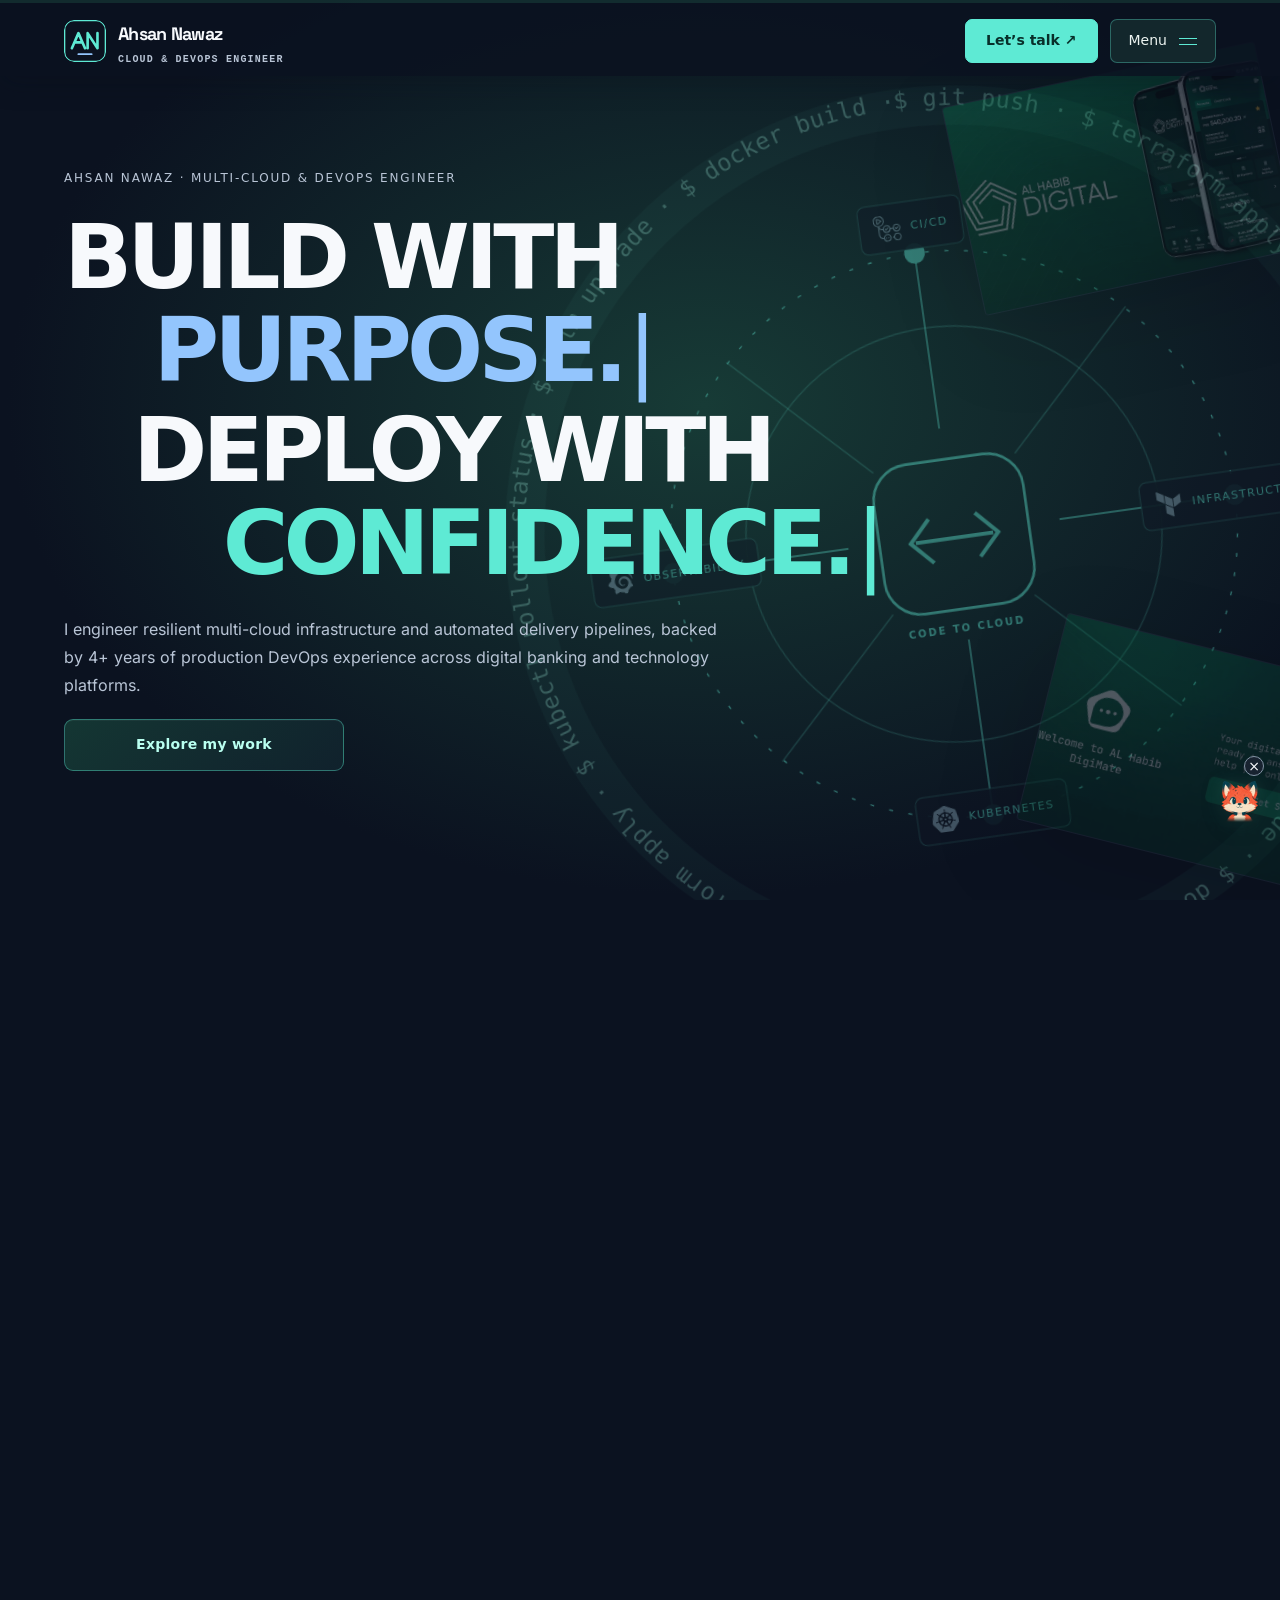
==== commit 59f1b09b: "made it smooth" ====
--- a/index.html
+++ b/index.html
@@ -43,18 +43,18 @@
   <script src="sakuga-portfolio.js?v=20261125-input" defer></script>
 
   <script src="ai-diagram.js?v=20261024-foundry" defer></script>
-  <script src="page-mascot.js?v=20261103-section-contact" defer></script>
+  <script src="page-mascot.js?v=20261127-compositor-motion" defer></script>
   <link rel="stylesheet" href="cinematic.css?v=20261124-wide-short-services">
   <link rel="stylesheet" href="studio-theme.css?v=20261126">
   <script src="portfolio-atmosphere.js?v=20261125-simple-loader" defer></script>
   <script src="cinematic.js?v=20261127-scene-owner" defer></script>
   <link rel="stylesheet" href="scene-scroll.css?v=20261126-section-motion">
   <link rel="stylesheet" href="responsive-layout.css?v=20261126-nav-spacing6">
-  <script src="scene-scroll.js?v=20261127-smooth-pass" defer></script>
+  <script src="scene-scroll.js?v=20261127-compositor-motion" defer></script>
   <script src="headline-words.js?v=20261126-alternate2" defer></script>
   <script src="project-details.js?v=20261126-scrollfix" defer></script>
-  <link rel="stylesheet" href="motion-experience.css?v=20261127-mobile-image-flow">
-  <script src="motion-experience.js?v=20261127-smooth-pass" defer></script>
+  <link rel="stylesheet" href="motion-experience.css?v=20261127-compositor-motion">
+  <script src="motion-experience.js?v=20261127-compositor-motion" defer></script>
 </head>
 <body class="clarity-theme cinematic">
   <div id="portfolio-loader" role="status" aria-label="Loading Ahsan Nawaz’s portfolio">
--- a/motion-experience.css
+++ b/motion-experience.css
@@ -136,3 +136,15 @@
  .cinematic #work .project-details{padding-bottom:76px}
  .cinematic #work .details-open .project-preview>img{transform:none}
 }
+/* Cache the decorative ribbon as two images, never live curved text. */
+.scene-emblem .snake-ring-layer{position:absolute;inset:-25%;transform-origin:50% 50%;will-change:transform,opacity}
+.scene-emblem .snake-ring-layer>img{display:block;width:100%;height:100%;max-width:none;animation:snake-orbit-drift 150s linear infinite}
+.scene-emblem .snake-wave-layer{position:absolute;left:-350%;top:-166.667%;width:733.333%;height:466.667%;will-change:transform,opacity;transform-origin:54.545% 46.43%;pointer-events:none}
+.scene-emblem .snake-wave-layer>img{display:block;width:100%;height:100%;max-width:none}
+@keyframes snake-orbit-drift{to{transform:rotate(360deg)}}
+.scene-scroll .scene-panel{contain:layout style;clip-path:none!important;transition:none!important}
+.scene-scroll .scene-panel>.scene-content{transition:none!important}
+.scene-scroll .scene-stage .scene-content :is(.architecture-card,.contact-grid>a,.cta,.stack-explorer){backdrop-filter:none}
+.scene-scroll .scene-content .section-motion{filter:none!important}
+@media(max-width:900px){.scene-scroll .scene-stage{height:100svh}}
+@media(prefers-reduced-motion:reduce){.snake-ring-layer>img{animation:none!important}}
